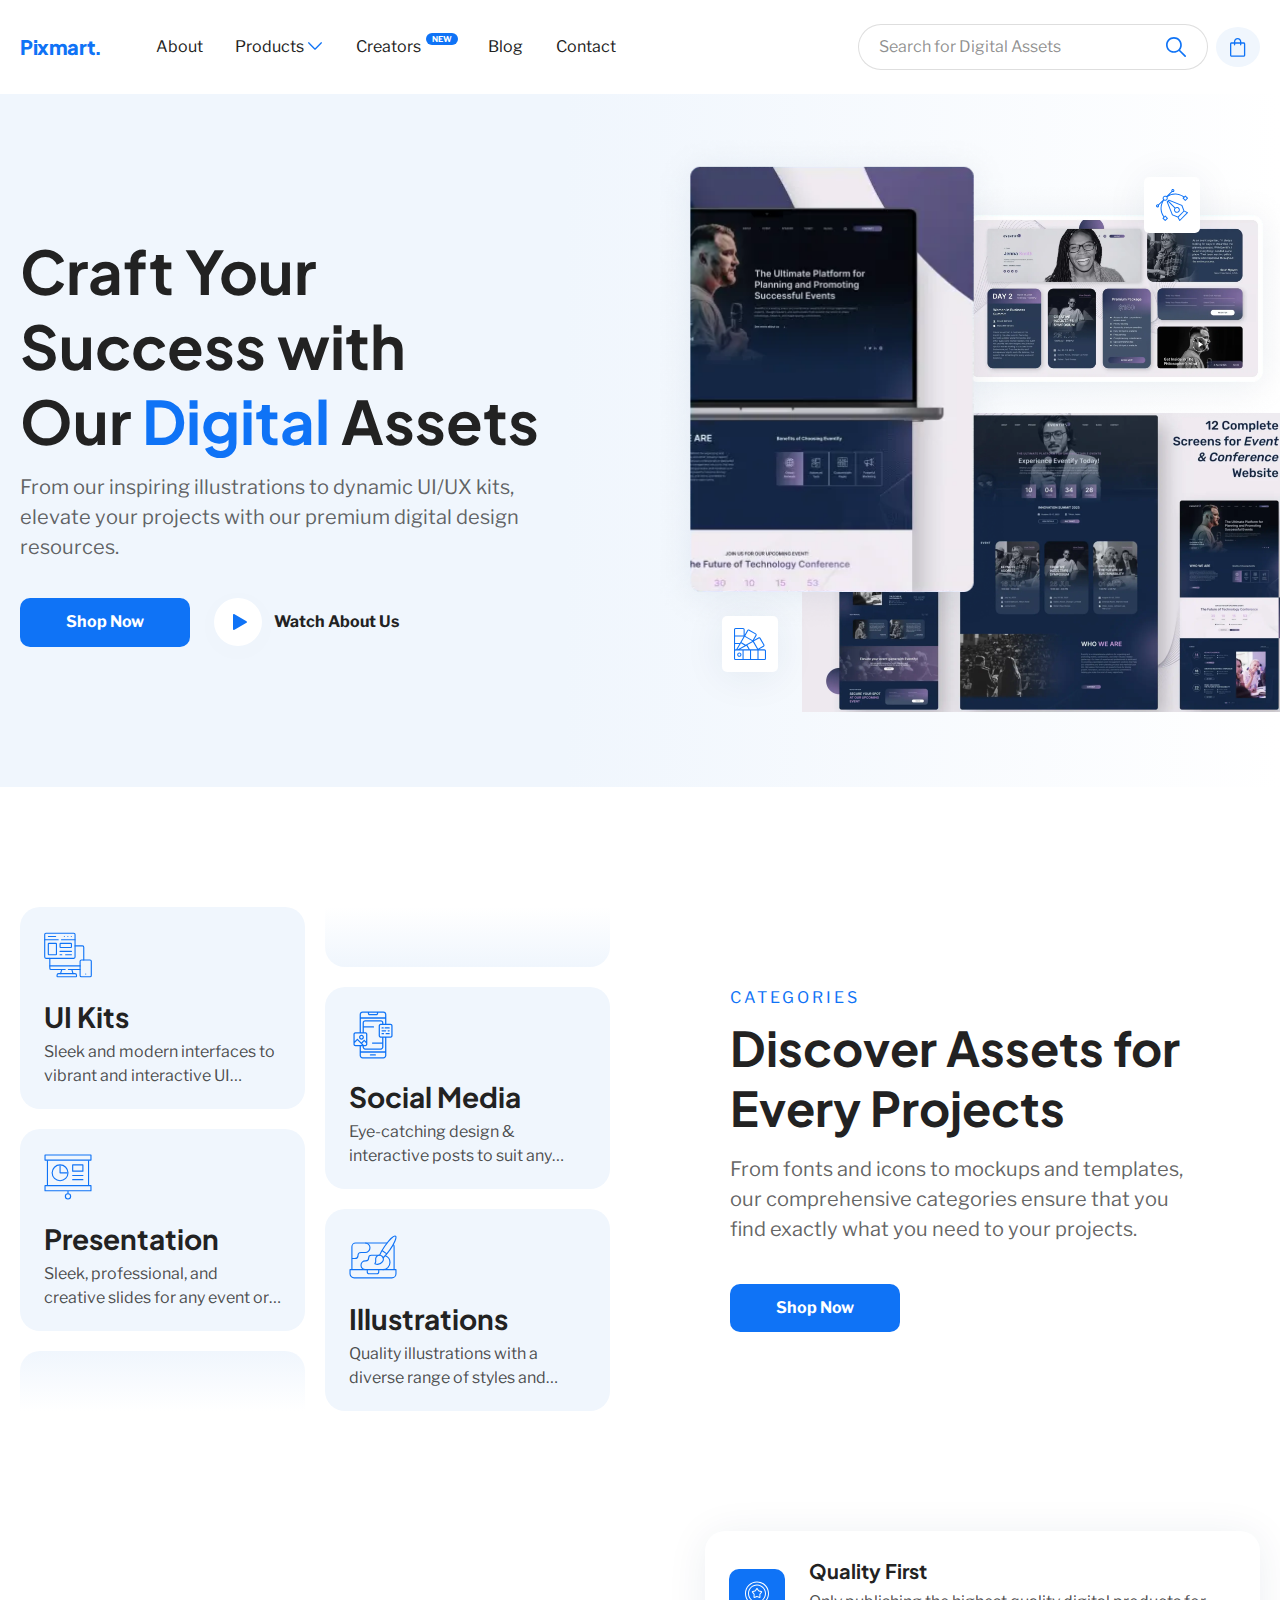
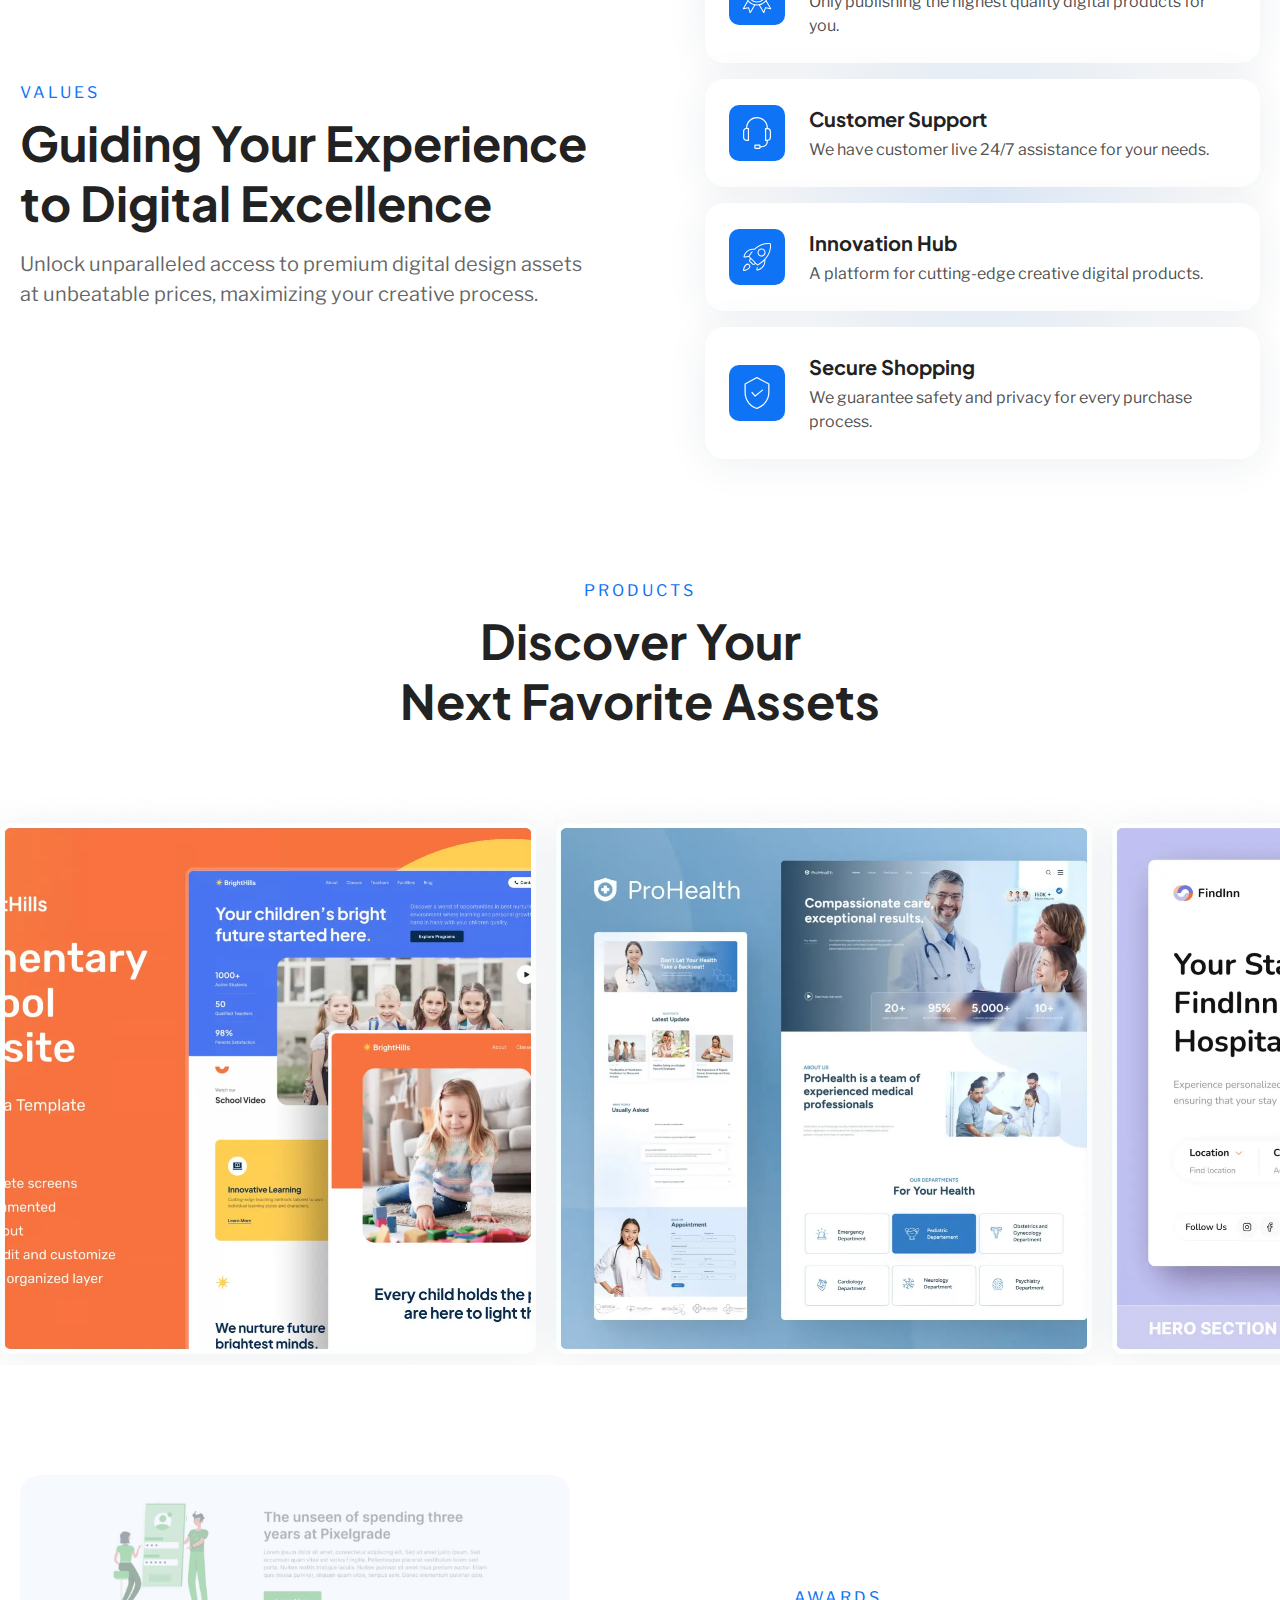
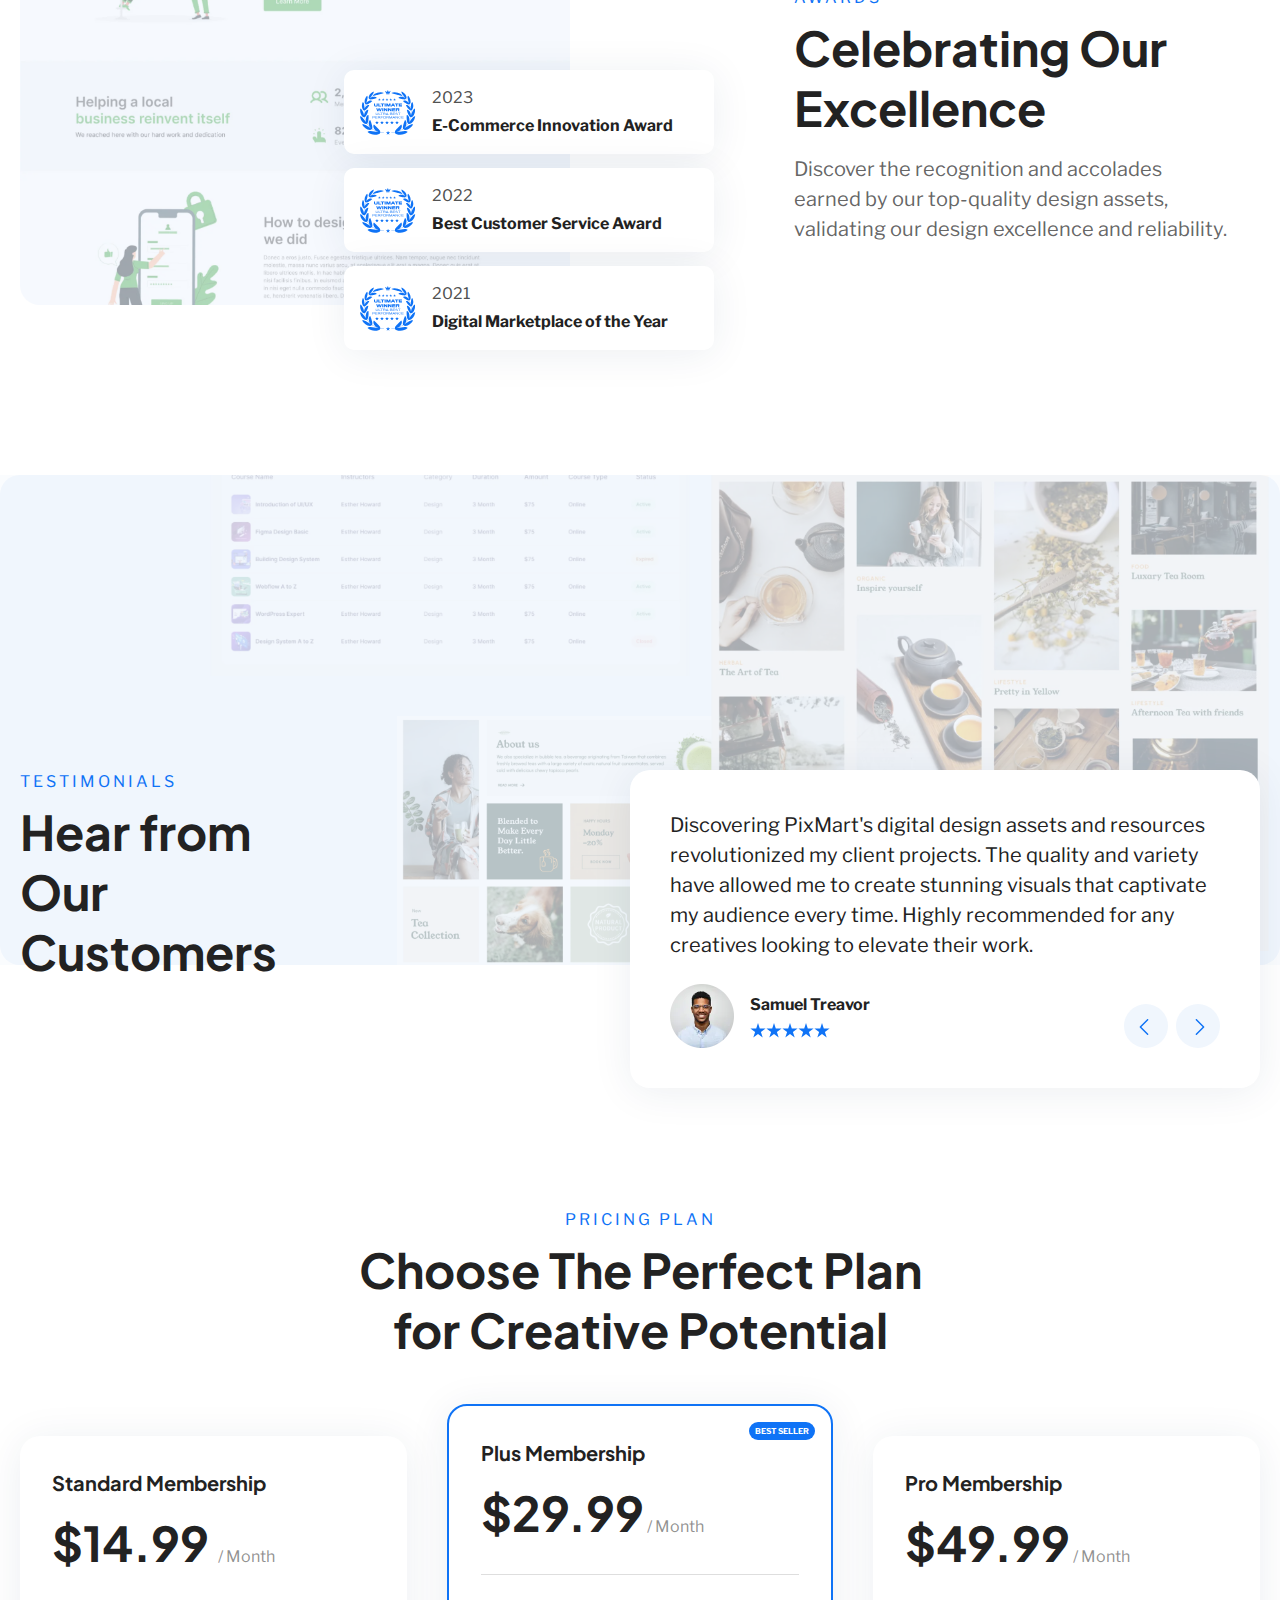
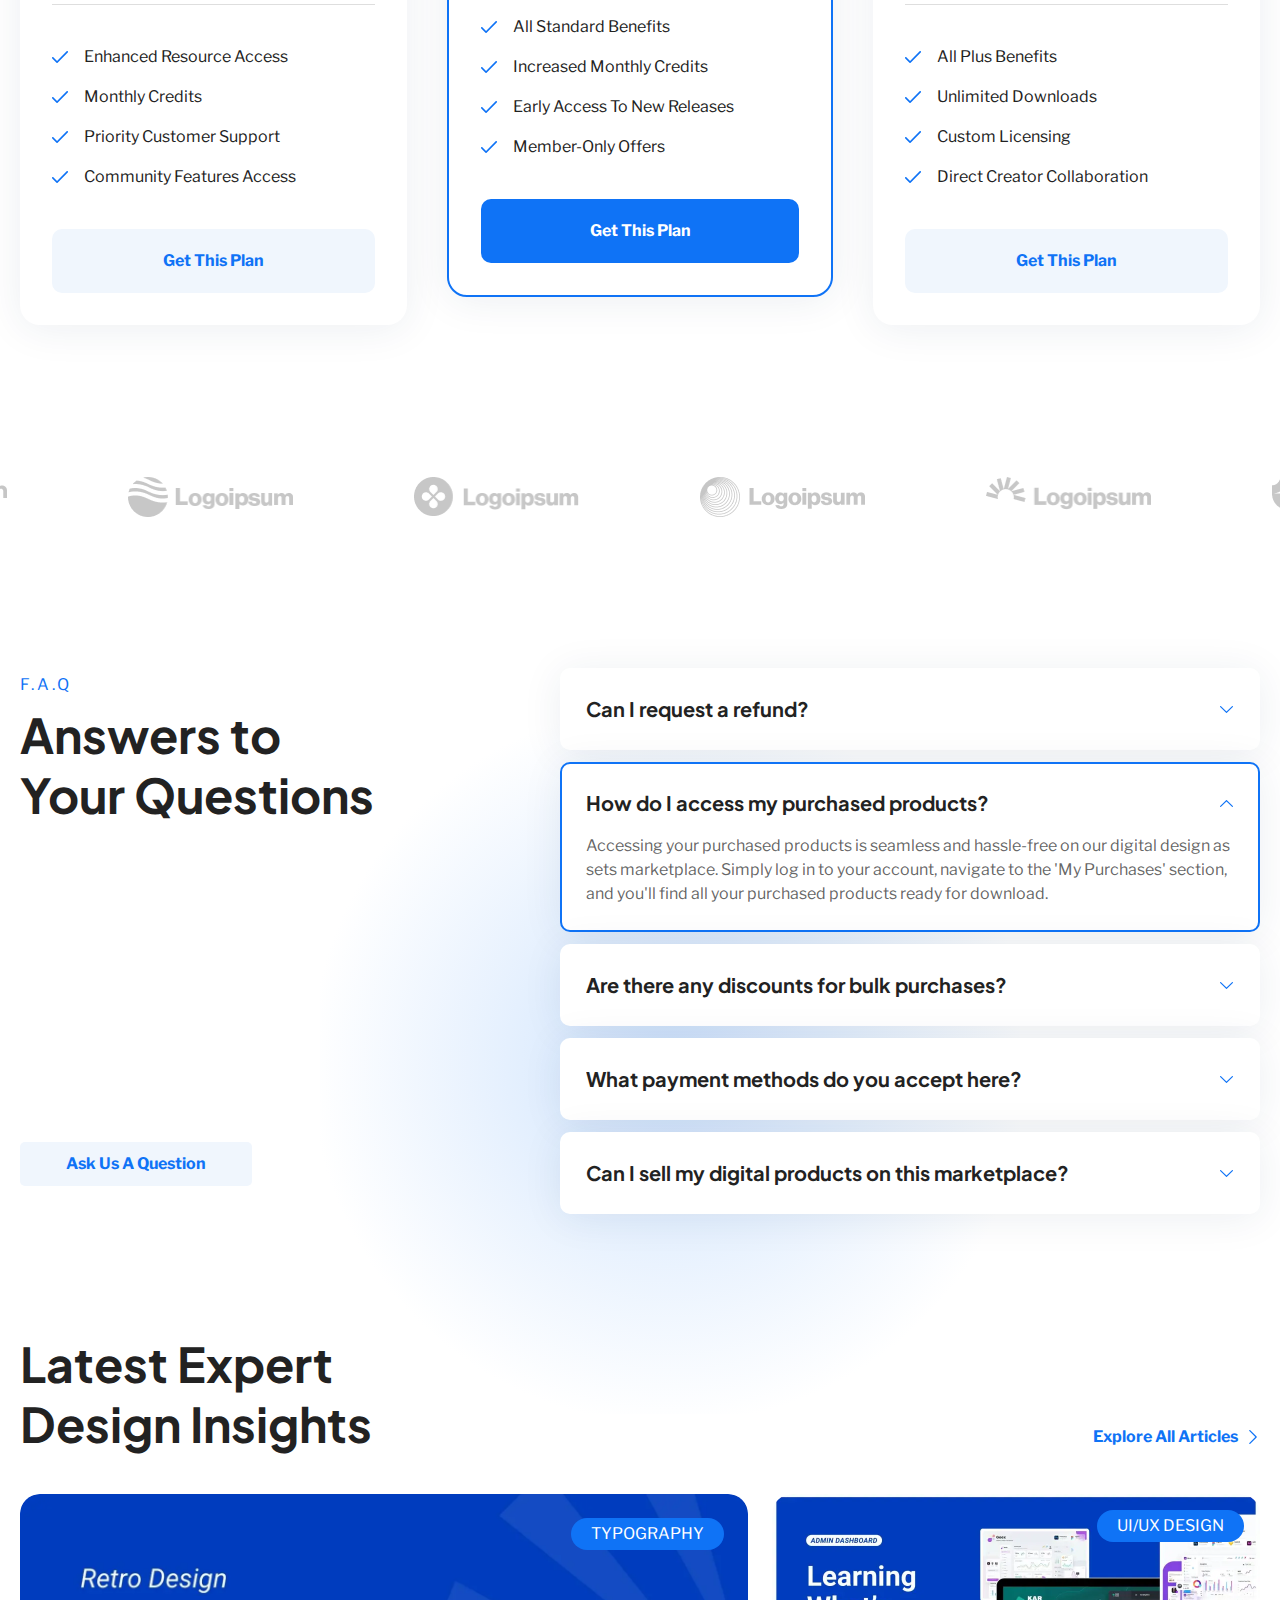
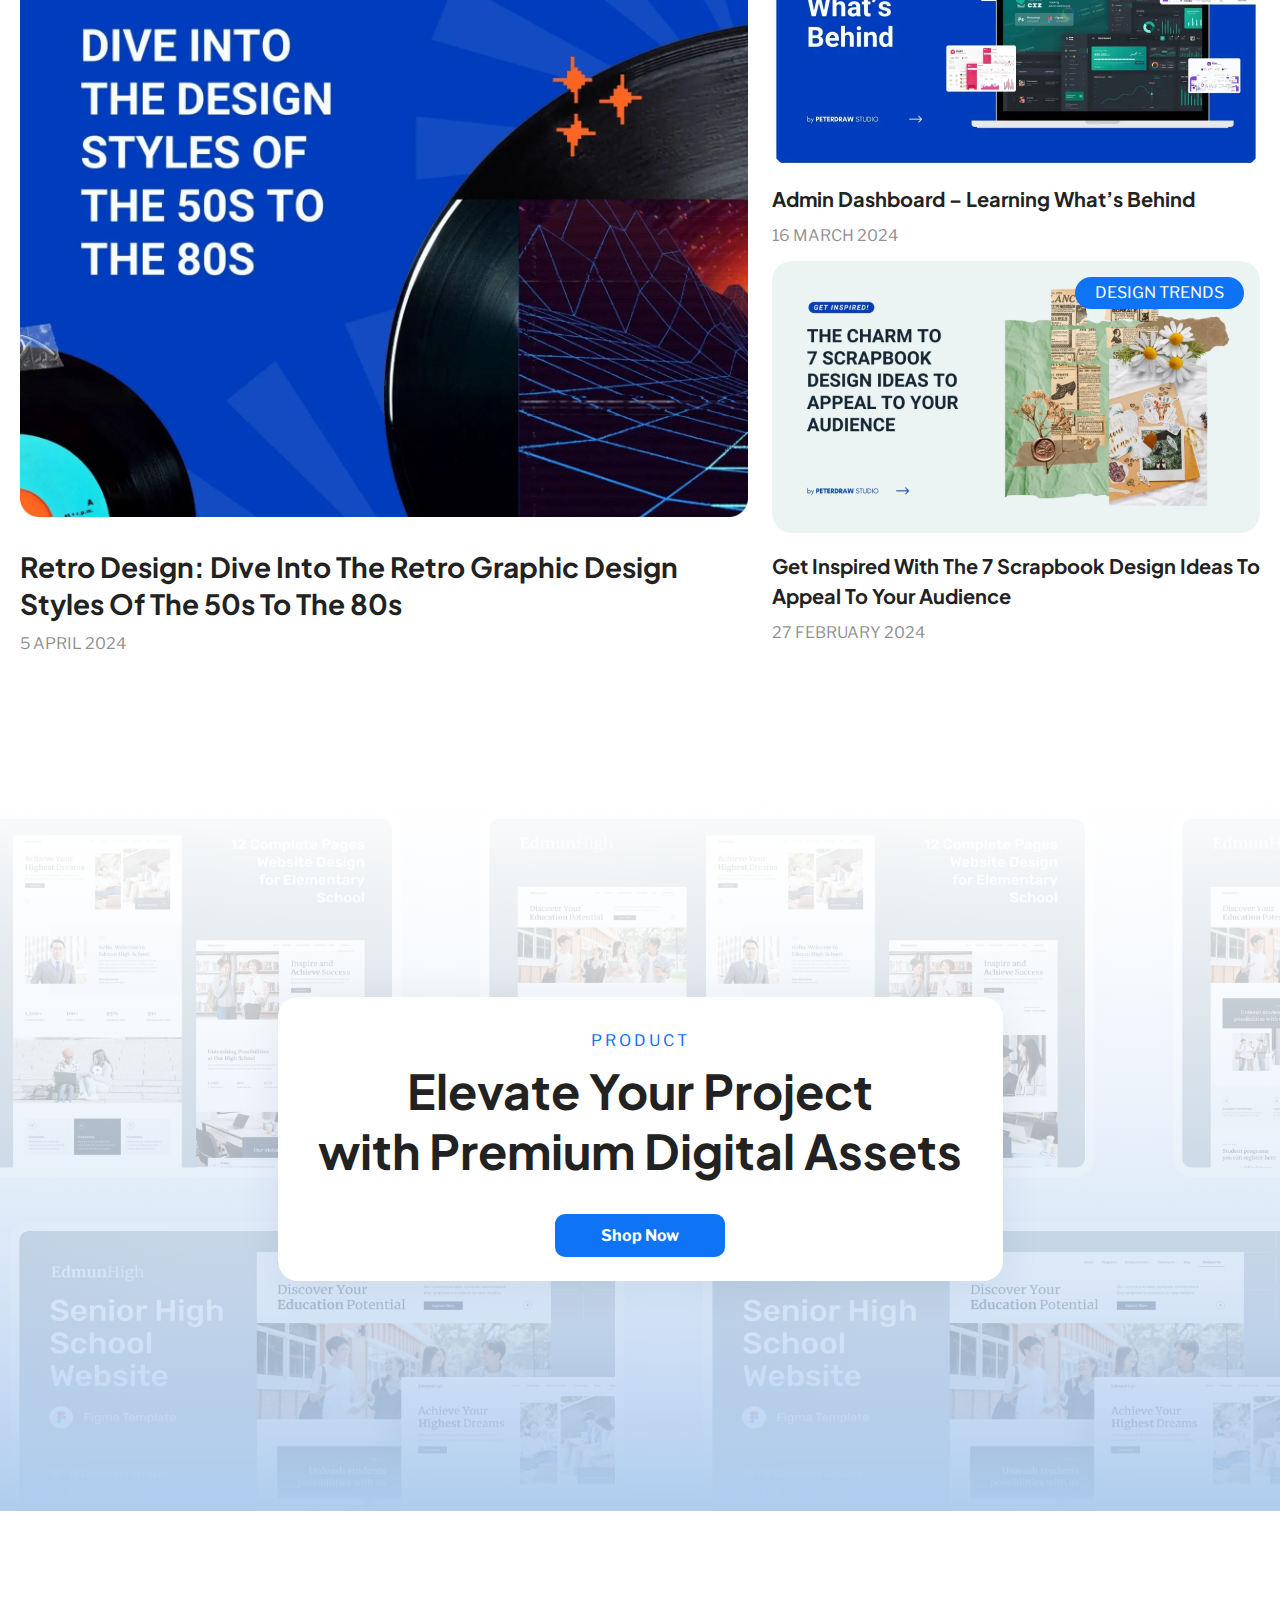
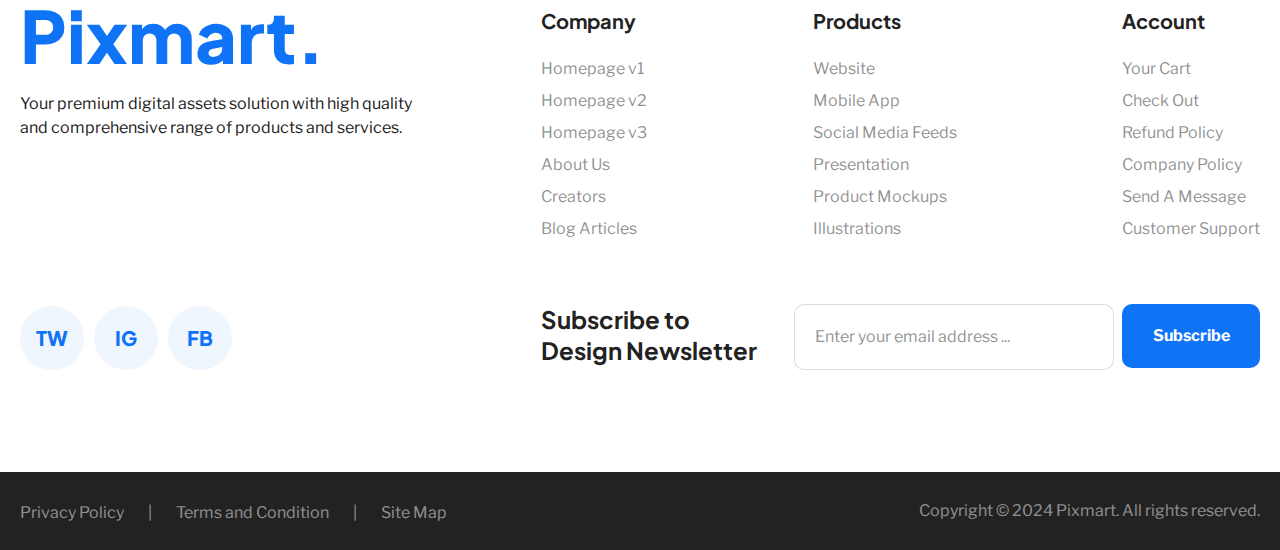
==== index.html @ 1d6982b0 "Fixed according Pixel Perfect" ====
<!DOCTYPE html>
<html lang="en">
  <head>
    <meta charset="UTF-8" />
    <meta name="viewport" content="width=device-width, initial-scale=1.0" />
    <meta
      name="description"
      content="Discover premium digital design resources at PixMart, from illustrations to UI/UX kits, to elevate your creative projects."
    />
    <link
      rel="icon"
      type="image/png"
      sizes="192x192"
      href="./favicon_io/android-chrome-192x192.png"
    />
    <link
      rel="apple-touch-icon"
      sizes="180x180"
      href="./favicon_io/apple-touch-icon.png"
    />
    <link
      rel="icon"
      type="image/png"
      sizes="32x32"
      href="./favicon_io/favicon-32x32.png"
    />
    <link
      rel="icon"
      type="image/png"
      sizes="16x16"
      href="./favicon_io/favicon-16x16.png"
    />
    <link rel="manifest" href="./favicon_io/site.webmanifest" />

    <link rel="preconnect" href="https://fonts.googleapis.com" />
    <link rel="preconnect" href="https://fonts.gstatic.com" crossorigin />
    <link
      href="https://fonts.googleapis.com/css2?family=Libre+Franklin:ital,wght@0,100..900;1,100..900&family=Plus+Jakarta+Sans:ital,wght@0,200..800;1,200..800&display=swap"
      rel="stylesheet"
    />

    <link
      rel="stylesheet"
      type="text/css"
      href="http://necolas.github.io/normalize.css"
    />
    <!-- <link rel="stylesheet" href="./css/style-minified.css" /> -->
    <link rel="stylesheet" href="./css/style.css" />
    <title>PixMart - Premium Digital Design Resources & E-Commerce</title>
  </head>
  <!-- Homepage v2 -->
  <body>
    <!-- Header -->
    <header class="header">
      <div class="container header-inner">
        <!-- Logo -->
        <a class="logo-header"> Pixmart. </a>
        <div class="navigation">
          <!-- Navigation menu -->
          <nav class="navigation-header">
            <ul class="nav-menu franklin-normal-16">
              <li class="nav-menu-item">
                <a href="#" class="nav-menu-link">
                  <span class="nav-menu-name" data-text="About">about</span>
                </a>
              </li>
              <!-- Dropdown menu of products -->
              <li class="dropdown-item nav-menu-item">
                <a class="nav-menu-link dropdown">
                  <span class="nav-menu-name" data-text="Products"
                    >Products</span
                  >
                  <svg class="icon arrow-header" width="14" height="8">
                    <use xlink:href="./img/sprite.svg#icon-arrow-down"></use>
                  </svg>
                </a>
                <div class="main-dropdown">
                  <ul class="dropdown-content">
                    <li class="dropdown-content-item">
                      <a href="./category.html" class="dropdown-content-link">
                        Website
                      </a>
                    </li>
                    <li class="dropdown-content-item">
                      <a href="./category.html" class="dropdown-content-link"
                        >Mobile App</a
                      >
                    </li>
                    <li class="dropdown-content-item">
                      <a href="./category.html" class="dropdown-content-link">
                        Social media feeds
                      </a>
                    </li>
                    <li class="dropdown-content-item">
                      <a href="./category.html" class="dropdown-content-link"
                        >Presentation</a
                      >
                    </li>
                    <li class="dropdown-content-item">
                      <a href="./category.html" class="dropdown-content-link"
                        >Product Mockups</a
                      >
                    </li>
                    <li class="dropdown-content-item">
                      <a href="./category.html" class="dropdown-content-link"
                        >Illustrations</a
                      >
                    </li>
                  </ul>
                </div>
              </li>
              <li class="nav-menu-item">
                <a href="#" class="nav-menu-link">
                  <span class="nav-menu-name" data-text="Creators"
                    >Creators</span
                  >
                  <sup class="label-header">NEW</sup>
                </a>
              </li>
              <li class="nav-menu-item">
                <a href="#" class="nav-menu-link">
                  <span class="nav-menu-name" data-text="Blog">Blog</span>
                </a>
              </li>
              <li class="nav-menu-item">
                <a href="./contact.html" class="nav-menu-link">
                  <span class="nav-menu-name" data-text="Contact">Contact</span>
                </a>
              </li>
            </ul>
          </nav>
          <!-- Search / Cart block -->
          <div class="search-bar">
            <form
              action="/search"
              method="get"
              role="search"
              class="search-form"
            >
              <label for="site-search" class="visually-hidden">
                Search the site:
              </label>

              <input
                type="search"
                name="search"
                id="site-search"
                required
                pattern="[^'\x22]+"
                title="Invalid input"
                aria-label="Search through site content"
                placeholder="Search for Digital Assets"
                class="search-input franklin-bold-16"
              />
              <button type="submit" class="btn-search">
                <svg class="icon icon-search" width="20" height="20">
                  <use xlink:href="./img/sprite.svg#icon-search"></use>
                </svg>
              </button>
            </form>
            <!-- cart button -->
            <a href="#" class="btn-cart" title="View Your Shopping Cart">
              <svg class="icon cart-icon-header" width="24" height="24">
                <use xlink:href="./img/sprite.svg#icon-bag"></use>
              </svg>
            </a>
          </div>
        </div>
      </div>
    </header>

    <!-- Main -->
    <main class="main">
      <!-- Hero section -->
      <section class="hero">
        <div class="container hero-section">
          <div class="hero-content">
            <h1 class="section-header">
              <span class="header-line">Craft Your</span>
              <span class="header-line">Success with </span>
              Our
              <span class="accent-header"> Digital</span> Assets
            </h1>
            <p class="hero-text">
              from our inspiring illustrations to dynamic UI/UX kits, elevate
              your projects with our premium digital design resources.
            </p>
            <div class="btns-header">
              <a
                href="./category.html"
                class="btn-shop franklin-bold-16"
                title="View Our Products"
              >
                Shop Now
              </a>
              <a href="#" class="btn-explore franklin-bold-16">
                <div class="icon-play">
                  <svg class="icon icon-play-img" width="16" height="16">
                    <use xlink:href="./img/sprite.svg#icon-play"></use>
                  </svg>
                </div>
                <span class="btn-explore-text">Watch About Us </span>
              </a>
            </div>
          </div>

          <figure class="hero-images">
            <img
              src="./img/img-hero/hero-photo1.webp"
              alt="UI/UX kits - Smiling woman"
              width="290"
              height="164"
              class="hero-img-woman"
            />
            <img
              src="./img/img-hero/hero-photo3.webp"
              alt="UI/UX kits - Website Template"
              width="514"
              height="300"
              class="hero-img-website"
            />
            <img
              src="./img/img-hero/hero-photo2.webp"
              alt="UI/UX kits - Event Speaker on Laptop Screen"
              width="280"
              height="522"
              class="hero-img-laptop"
            />
          </figure>
        </div>
      </section>

      <!-- Categories section -->
      <section class="categories container">
        <!-- Category description block -->
        <div class="categories-content">
          <h2 class="section-name franklin-normal-16">CATEGORIES</h2>
          <h3 class="section-title">Discover Assets for Every Projects</h3>
          <p class="section-description">
            From fonts and icons to mockups and templates, our comprehensive
            categories ensure that you find exactly what you need to your
            projects.
          </p>
          <a
            href="./category.html"
            class="btn-shop section-button franklin-bold-16"
            title="View Our Products"
          >
            Shop Now
          </a>
        </div>

        <!-- Category cards -->
        <div class="category-card-list">
          <article class="category-card card-uikits">
            <svg class="icon icon-cat-uikits" width="48" height="48">
              <use xlink:href="../img/sprite.svg#icon-cat-uikits"></use>
            </svg>
            <h4 class="category-card-title">UI Kits</h4>
            <p class="category-card-text franklin-normal-16">
              Sleek and modern interfaces to vibrant and interactive UI designs.
            </p>
          </article>

          <article class="category-card card-presentation">
            <svg class="icon icon-cat-presentation" width="48" height="48">
              <use xlink:href="../img/sprite.svg#icon-cat-presentation"></use>
            </svg>
            <h4 class="category-card-title">Presentation</h4>
            <p class="category-card-text franklin-normal-16">
              Sleek, professional, and creative slides for any event or
              occasion.
            </p>
          </article>

          <article class="category-card card-bottom">
            <svg class="icon icon-cat-presentation" width="48" height="48">
              <use xlink:href="../img/sprite.svg#icon-cat-presentation"></use>
            </svg>
            <h4 class="category-card-title">Presentation</h4>
            <p class="category-card-text franklin-normal-16">
              Sleek, professional, and creative slides for any event or
              occasion.
            </p>
          </article>

          <article class="category-card card-top">
            <svg class="icon icon-cat-presentation" width="48" height="48">
              <use xlink:href="../img/sprite.svg#icon-cat-presentation"></use>
            </svg>
            <h4 class="category-card-title">Presentation</h4>
            <p class="category-card-text franklin-normal-16">
              Sleek, professional, and creative slides for any event or
              occasion.
            </p>
          </article>

          <article class="category-card card-media">
            <svg class="icon icon-cat-media" width="48" height="48">
              <use xlink:href="../img/sprite.svg#icon-cat-media"></use>
            </svg>
            <h4 class="category-card-title">Social Media</h4>
            <p class="category-card-text franklin-normal-16">
              Eye-catching design & interactive posts to suit any campaigns.
            </p>
          </article>

          <article class="category-card card-illustration">
            <svg class="icon icon-cat-illustration" width="48" height="48">
              <use xlink:href="../img/sprite.svg#icon-cat-illustration"></use>
            </svg>
            <h4 class="category-card-title">Illustrations</h4>
            <p class="category-card-text franklin-normal-16">
              Quality illustrations with a diverse range of styles and themes.
            </p>
          </article>
        </div>
      </section>

      <!-- Company's values section -->
      <section class="values container">
        <div class="values-section">
          <h2 class="section-name franklin-normal-16">values</h2>
          <h3 class="section-title">
            Guiding Your Experience to Digital Excellence
          </h3>
          <p class="section-description">
            unlock unparalleled access to premium digital design assets at
            unbeatable prices, maximizing your creative process.
          </p>
        </div>

        <ul class="values-card-list">
          <li>
            <article class="values-card">
              <div class="values-card-icon">
                <svg class="icon icon-medal" width="32" height="32">
                  <use xlink:href="../img/sprite.svg#icon-medal"></use>
                </svg>
              </div>
              <div class="values-card-content">
                <h4 class="jakarta-bold-20 card-title-overflow">
                  Quality First
                </h4>
                <p class="franklin-normal-16">
                  Only publishing the highest quality digital products for you.
                </p>
              </div>
            </article>
          </li>

          <li>
            <article class="values-card">
              <div class="values-card-icon">
                <svg class="icon icon-headset" width="32" height="32">
                  <use xlink:href="../img/sprite.svg#icon-headset"></use>
                </svg>
              </div>
              <div class="values-card-content">
                <h4 class="jakarta-bold-20 card-title-overflow">
                  Customer Support
                </h4>
                <p class="franklin-normal-16">
                  We have customer live 24/7 assistance for your needs.
                </p>
              </div>
            </article>
          </li>

          <li>
            <article class="values-card">
              <div class="values-card-icon">
                <svg class="icon icon-rocket" width="32" height="32">
                  <use xlink:href="../img/sprite.svg#icon-rocket"></use>
                </svg>
              </div>
              <div class="values-card-content">
                <h4 class="jakarta-bold-20 card-title-overflow">
                  Innovation Hub
                </h4>
                <p class="franklin-normal-16">
                  A platform for cutting-edge creative digital products.
                </p>
              </div>
            </article>
          </li>

          <li>
            <article class="values-card">
              <div class="values-card-icon">
                <svg class="icon icon-shield" width="32" height="32">
                  <use xlink:href="../img/sprite.svg#icon-shield"></use>
                </svg>
              </div>
              <div class="values-card-content">
                <h4 class="jakarta-bold-20 card-title-overflow">
                  Secure Shopping
                </h4>
                <p class="franklin-normal-16">
                  We guarantee safety and privacy for every purchase process.
                </p>
              </div>
            </article>
          </li>
        </ul>
      </section>

      <!-- Products -->
      <section class="products">
        <h2 class="section-name franklin-normal-16">PRODUCTS</h2>
        <h3 class="section-title">
          <span class="header-line">Discover Your</span>
          <span class="header-line">Next Favorite Assets</span>
        </h3>
        <ul class="products-images">
          <li class="products-images-item">
            <img
              src="./img/img-products/img-products-hp/products-photo1.webp"
              alt="Product Assets"
              width="536"
              height="530"
              class="products-image"
            />
          </li>
          <li class="products-images-item">
            <img
              src="./img/img-products/img-products-hp/products-photo2.webp"
              alt="Product Assets"
              width="536"
              height="530"
              class="products-image"
            />
          </li>
          <li class="products-images-item">
            <img
              src="./img/img-products/img-products-hp/products-photo3.webp"
              alt="Product Assets"
              width="536"
              height="530"
              class="products-image"
            />
          </li>
          <li class="products-images-item">
            <img
              src="./img/img-products/img-products-hp/products-photo1.webp"
              alt="Product Assets"
              width="536"
              height="530"
              class="products-image"
            />
          </li>
          <li class="products-images-item">
            <img
              src="./img/img-products/img-products-hp/products-photo2.webp"
              alt="Product Assets"
              width="536"
              height="530"
              class="products-image"
            />
          </li>
          <li class="products-images-item">
            <img
              src="./img/img-products/img-products-hp/products-photo3.webp"
              alt="Product Assets"
              width="536"
              height="530"
              class="products-image"
            />
          </li>
        </ul>
      </section>

      <!-- Awards section -->
      <section class="awards container">
        <div class="awards-content">
          <h2 class="section-name franklin-normal-16">AWARDS</h2>
          <h3 class="section-title">Celebrating Our Excellence</h3>
          <p class="section-description">
            Discover the recognition and accolades earned by our top-quality
            design assets, validating our design excellence and reliability.
          </p>
        </div>

        <ul class="awards-card-list">
          <li class="awards-card franklin-normal-16">
            <img
              src="./img/icons/icon-reward.svg"
              alt="Illustration of E-Commerce Innovation Award badge."
              width="56"
              height="56"
            />
            <div class="awards-card-content">
              <time class="card-title-overflow">2023</time>
              <h4 class="card-title-overflow">E-Commerce Innovation Award</h4>
            </div>
          </li>
          <li class="awards-card franklin-normal-16">
            <img
              src="./img/icons/icon-reward.svg"
              alt="Illustration of Best Customer Service Award badge."
              width="56"
              height="56"
            />
            <div class="awards-card-content">
              <time class="card-title-overflow">2022</time>
              <h4 class="card-title-overflow">Best Customer Service Award</h4>
            </div>
          </li>
          <li class="awards-card franklin-normal-16">
            <img
              src="./img/icons/icon-reward.svg"
              alt="Illustration of Digital Marketplace of the Year badge."
              width="56"
              height="56"
            />
            <div class="awards-card-content">
              <time class="card-title-overflow">2021</time>
              <h4 class="card-title-overflow">
                Digital Marketplace of the Year
              </h4>
            </div>
          </li>
        </ul>
      </section>

      <!-- Testimonials section -->
      <section class="testimonials">
        <div class="container testimonials-bg"></div>
        <div class="testimonials-wrapper container">
          <div class="testimonials-content">
            <h2 class="section-name franklin-normal-16">TESTIMONIALS</h2>
            <h3 class="section-title">
              <span class="header-line">Hear from Our </span>
              <span class="header-line">Customers</span>
            </h3>
          </div>
          <article class="testimonials-card">
            <p class="testimonials-card-text">
              Discovering PixMart's digital design assets and resources
              revolutionized my client projects. The quality and variety have
              allowed me to create stunning visuals that captivate my audience
              every time. Highly recommended for any creatives looking to
              elevate their work.
            </p>
            <div class="testimonials-card-details">
              <div class="testimonials-card-name">
                <img
                  src="./img/img-blog-homepage/user-photo.webp"
                  alt="Samuel Treavor's profile photo"
                  width="64"
                  height="64"
                />
                <div class="testimonials-rating">
                  <h4 class="testimonials-card-title franklin-bold-16">
                    Samuel Treavor
                  </h4>
                </div>
              </div>
              <div class="testimonials-btn-group">
                <button type="button" class="btn-arrow">
                  <svg class="icon arrow-less" width="16" height="16">
                    <use xlink:href="./img/sprite.svg#icon-arrow-down"></use>
                  </svg>
                </button>
                <button type="button" class="btn-arrow">
                  <svg class="icon arrow-greater" width="16" height="16">
                    <use xlink:href="./img/sprite.svg#icon-arrow-down"></use>
                  </svg>
                </button>
              </div>
            </div>
          </article>
        </div>
      </section>

      <!-- Pricing section -->
      <section class="pricing container">
        <h2 class="section-name franklin-normal-16">PRICING PLAN</h2>
        <h3 class="section-title">
          Choose The Perfect Plan for Creative Potential
        </h3>

        <ul class="membership-plan-list">
          <li class="membership-plan-item">
            <!-- Price Plan -->
            <article class="membership-plan">
              <h4
                class="membership-plan-title jakarta-bold-20 card-title-overflow"
              >
                Standard Membership
              </h4>
              <p class="membership-plan-price franklin-normal-16">
                <span class="membership-plan-number">$14.99 </span> / Month
              </p>
              <ul class="plan-details-list franklin-normal-16">
                <li class="plan-details-item">Enhanced Resource Access</li>
                <li class="plan-details-item">Monthly Credits</li>
                <li class="plan-details-item">Priority Customer Support</li>
                <li class="plan-details-item">Community Features Access</li>
              </ul>
              <button type="button" class="btn-member franklin-bold-16">
                Get This Plan
              </button>
            </article>
          </li>

          <li class="membership-plan-item">
            <!-- Price Plan -->
            <article class="membership-plan bestseller">
              <span class="label-bestseller">BEST SELLER</span>
              <h4
                class="membership-plan-title jakarta-bold-20 card-title-overflow"
              >
                Plus Membership
              </h4>
              <p class="membership-plan-price franklin-normal-16">
                <span class="membership-plan-number">$29.99</span> / Month
              </p>
              <ul class="plan-details-list franklin-normal-16">
                <li class="plan-details-item">All Standard Benefits</li>
                <li class="plan-details-item">Increased Monthly Credits</li>
                <li class="plan-details-item">Early Access to New Releases</li>
                <li class="plan-details-item">Member-Only Offers</li>
              </ul>
              <button type="button" class="btn-member franklin-bold-16">
                Get This Plan
              </button>
            </article>
          </li>

          <li class="membership-plan-item">
            <!-- Price Plan -->
            <article class="membership-plan">
              <h4
                class="membership-plan-title jakarta-bold-20 card-title-overflow"
              >
                Pro Membership
              </h4>
              <p class="membership-plan-price franklin-normal-16">
                <span class="membership-plan-number">$49.99</span> / Month
              </p>
              <ul class="plan-details-list franklin-normal-16">
                <li class="plan-details-item">All Plus Benefits</li>
                <li class="plan-details-item">Unlimited Downloads</li>
                <li class="plan-details-item">Custom Licensing</li>
                <li class="plan-details-item">Direct Creator Collaboration</li>
              </ul>
              <button type="button" class="btn-member franklin-bold-16">
                Get This Plan
              </button>
            </article>
          </li>
        </ul>
      </section>

      <!-- Brands section -->
      <ul class="brands">
        <li class="brands-item">
          <img
            src="./img/logo/logo-partner1.png"
            alt="Brand logo"
            width="165"
            height="40"
            class="brands-item-img"
          />
        </li>
        <li class="brands-item">
          <img
            src="./img/logo/logo-partner2.png"
            alt="Brand logo"
            width="165"
            height="40"
            class="brands-item-img"
          />
        </li>
        <li class="brands-item">
          <img
            src="./img/logo/logo-partner3.png"
            alt="Brand logo"
            width="165"
            height="40"
            class="brands-item-img"
          />
        </li>
        <li class="brands-item">
          <img
            src="./img/logo/logo-partner4.png"
            alt="Brand logo"
            width="165"
            height="40"
            class="brands-item-img"
          />
        </li>
        <li class="brands-item">
          <img
            src="./img/logo/logo-partner5.png"
            alt="Brand logo"
            width="165"
            height="40"
            class="brands-item-img"
          />
        </li>
        <li class="brands-item">
          <img
            src="./img/logo/logo-partner6.png"
            alt="Brand logo"
            width="165"
            height="40"
            class="brands-item-img"
          />
        </li>
      </ul>

      <!-- FAQs section -->
      <section class="faqs container">
        <div class="faqs-wrapper">
          <div class="faqs-content">
            <h2 class="section-name franklin-normal-16">F.A.Q</h2>
            <h3 class="section-title">Answers to Your Questions</h3>
          </div>
          <button type="button" class="btn-faqs franklin-bold-16">
            Ask Us A Question
          </button>
        </div>

        <div class="faqs-list">
          <details class="faqs-details">
            <summary class="faqs-name">
              <h4 class="faqs-name-title jakarta-bold-20">
                Can I request a refund?
              </h4>
            </summary>
            <!-- answer text needed -->
            <p class="fasq-text franklin-normal-16">
              Lorem ipsum dolor, sit amet consectetur adipisicing elit. Error
              minus iusto eveniet aperiam deserunt. Illo aliquam et
              exercitationem nobis iusto repellendus modi a, unde tempora
              laboriosam numquam quibusdam ex sit!
            </p>
          </details>
          <details open class="faqs-details">
            <summary class="faqs-name">
              <h4 class="faqs-name-title jakarta-bold-20">
                How do I access my purchased products?
              </h4>
            </summary>
            <p class="fasq-text franklin-normal-16">
              Accessing your purchased products is seamless and hassle-free on
              our digital design assets marketplace. Simply log in to your
              account, navigate to the 'My Purchases' section, and you'll find
              all your purchased products ready for download.
            </p>
          </details>
          <details class="faqs-details">
            <summary class="faqs-name">
              <h4 class="faqs-name-title jakarta-bold-20">
                Are there any discounts for bulk purchases?
              </h4>
            </summary>
            <!-- answer text needed -->
            <p class="fasq-text franklin-normal-16">
              Lorem ipsum dolor sit, amet consectetur adipisicing elit. Magnam
              harum omnis quas magni eos vel. Dolorum quo nemo libero eos
              ratione praesentium tempore in delectus magni consectetur.
              Debitis, voluptatibus dolorum!
            </p>
          </details>
          <details class="faqs-details">
            <summary class="faqs-name">
              <h4 class="faqs-name-title jakarta-bold-20">
                What payment methods do you accept here?
              </h4>
            </summary>
            <!-- answer text needed -->
            <p class="fasq-text franklin-normal-16">
              Lorem ipsum dolor sit amet consectetur adipisicing elit. Doloribus
              omnis quia natus praesentium reiciendis cum qui tempore eius iusto
              sint nihil, beatae nesciunt inventore. Iure, doloribus unde!
              Voluptatibus, tempora impedit.
            </p>
          </details>
          <details class="faqs-details">
            <summary class="faqs-name">
              <h4 class="faqs-name-title jakarta-bold-20">
                Can I sell my digital products on this marketplace?
              </h4>
            </summary>
            <!-- answer text needed -->
            <p class="fasq-text franklin-normal-16">
              Lorem ipsum dolor sit, amet consectetur adipisicing elit. Nihil
              nulla voluptatum consequuntur. Autem at omnis velit nihil
              asperiores illo culpa nulla odit, nobis eveniet? Blanditiis natus
              temporibus sit totam dolores.
            </p>
          </details>
        </div>
      </section>

      <!-- Blog secion -->
      <section class="blog container">
        <div class="blog-header">
          <h2 class="section-title">Latest Expert Design Insights</h2>
          <a href="#" class="blog-link franklin-bold-16">
            Explore All Articles
            <svg class="icon icon-blog-link" width="14" height="14">
              <use xlink:href="../img/sprite.svg#icon-arrow-down"></use>
            </svg>
          </a>
        </div>

        <!-- Blog articles -->
        <!-- Add list of articles - grid layout -->
        <ul class="blog-list">
          <li class="blog-card-main">
            <a href="#" class="blog-card-link">
              <article class="blog-card">
                <span class="label-asset label-asset-large franklin-normal-16">
                  TYPOGRAPHY
                </span>
                <div class="blog-card-img">
                  <img
                    src="./img/img-blog-homepage/blog-photo1.webp"
                    alt="Blog image"
                    width="764"
                    height="654"
                    class="blog-img"
                  />
                </div>
                <h3 class="blog-card-header">
                  Retro Design: Dive Into the Retro Graphic Design Styles of the
                  50s to the 80s
                </h3>
                <time
                  datetime="2024-04-05"
                  class="blog-card-date franklin-normal-16"
                  >5 APRIL 2024</time
                >
              </article>
            </a>
          </li>

          <li class="blog-card-top">
            <a href="#" class="blog-card-link">
              <article class="blog-card">
                <span class="label-asset label-asset-small franklin-normal-16"
                  >UI/UX DESIGN</span
                >
                <div class="blog-card-img">
                  <img
                    src="./img/img-blog-homepage/blog-photo2.webp"
                    alt="Blog image"
                    width="488"
                    height="272"
                    class="blog-img"
                  />
                </div>
                <h3 class="blog-card-header jakarta-bold-20">
                  Admin Dashboard – Learning What’s Behind
                </h3>
                <time
                  datetime="2024-03-16"
                  class="blog-card-date franklin-normal-16"
                  >16 MARCH 2024</time
                >
              </article>
            </a>
          </li>

          <li class="blog-card-bottom">
            <a href="#" class="blog-card-link">
              <article class="blog-card">
                <span class="label-asset label-asset-small franklin-normal-16"
                  >DESIGN TRENDS</span
                >
                <div class="blog-card-img">
                  <img
                    src="./img/img-blog-homepage/blog-photo3.webp"
                    alt="Blog image"
                    width="488"
                    height="272"
                    class="blog-img"
                  />
                </div>
                <h3 class="blog-card-header jakarta-bold-20">
                  Get Inspired with the 7 Scrapbook Design Ideas to Appeal to
                  Your Audience
                </h3>
                <time
                  datetime="2024-02-27"
                  class="blog-card-date franklin-normal-16"
                >
                  27 FEBRUARY 2024
                </time>
              </article>
            </a>
          </li>
        </ul>
      </section>

      <!-- CTA call to action section -->
      <section class="cta">
        <div class="cta-content-box">
          <h2 class="section-name franklin-normal-16">PRODUCT</h2>
          <h3 class="section-title">
            <span class="header-line">Elevate Your Project</span> with Premium
            Digital Assets
          </h3>
          <a
            href="./category.html"
            class="btn-shop franklin-bold-16"
            title="View Our Products"
          >
            Shop Now
          </a>
        </div>
      </section>
    </main>

    <!-- Footer -->
    <footer class="footer">
      <div class="footer-section container">
        <div class="footer-left">
          <div class="footer-logobox">
            <a class="logo-footer">Pixmart.</a>
            <p class="franklin-normal-16">
              Your premium digital assets solution with high quality and
              comprehensive range of products and services.
            </p>
          </div>
          <!-- Social media icons -->
          <ul class="footer-mediabtns">
            <li>
              <a
                href="https://x.com"
                target="_blank"
                class="footer-media"
                title="Follow Us on Twitter"
              >
                TW
              </a>
            </li>
            <li>
              <a
                href="https://www.instagram.com"
                target="_blank"
                class="footer-media"
                title="Follow Us on Instagram"
              >
                IG
              </a>
            </li>
            <li>
              <a
                href="https://www.facebook.com"
                target="_blank"
                class="footer-media"
                title="Follow Us on Facebook"
              >
                FB
              </a>
            </li>
          </ul>
        </div>

        <div class="footer-right">
          <div class="sitemap-section">
            <!-- Sitemap section -->
            <section class="footer-navigation">
              <h2 class="jakarta-bold-20 card-title-overflow">Company</h2>
              <ul class="footer-nav-list">
                <li class="footer-nav-item">
                  <a
                    href="./index.html"
                    class="footer-nav-link franklin-normal-16"
                    >Homepage v1
                  </a>
                </li>
                <li class="footer-nav-item">
                  <a
                    href="./index.html"
                    class="footer-nav-link franklin-normal-16"
                    >Homepage v2
                  </a>
                </li>
                <li class="footer-nav-item">
                  <a
                    href="./index.html"
                    class="footer-nav-link franklin-normal-16"
                    >Homepage v3
                  </a>
                </li>
                <li class="footer-nav-item">
                  <a href="#" class="footer-nav-link franklin-normal-16"
                    >About Us
                  </a>
                </li>
                <li class="footer-nav-item">
                  <a href="#" class="footer-nav-link franklin-normal-16"
                    >Creators
                  </a>
                </li>
                <li class="footer-nav-item">
                  <a href="#" class="footer-nav-link franklin-normal-16"
                    >Blog Articles</a
                  >
                </li>
              </ul>
            </section>
            <!-- Sitemap section -->
            <section class="footer-navigation">
              <h2 class="jakarta-bold-20 card-title-overflow">Products</h2>
              <ul class="footer-nav-list">
                <li class="footer-nav-item">
                  <a
                    href="./category.html"
                    class="footer-nav-link franklin-normal-16"
                    >Website</a
                  >
                </li>
                <li class="footer-nav-item">
                  <a
                    href="./category.html"
                    class="footer-nav-link franklin-normal-16"
                    >Mobile App</a
                  >
                </li>
                <li class="footer-nav-item">
                  <a
                    href="./category.html"
                    class="footer-nav-link franklin-normal-16"
                    >Social Media Feeds</a
                  >
                </li>
                <li class="footer-nav-item">
                  <a
                    href="./category.html"
                    class="footer-nav-link franklin-normal-16"
                    >Presentation</a
                  >
                </li>
                <li class="footer-nav-item">
                  <a
                    href="./category.html"
                    class="footer-nav-link franklin-normal-16"
                    >Product Mockups</a
                  >
                </li>
                <li class="footer-nav-item">
                  <a
                    href="./category.html"
                    class="footer-nav-link franklin-normal-16"
                    >Illustrations</a
                  >
                </li>
              </ul>
            </section>
            <!-- Sitemap section -->
            <section class="footer-navigation">
              <h2 class="jakarta-bold-20 card-title-overflow">Account</h2>
              <ul class="footer-nav-list">
                <li class="footer-nav-item">
                  <a href="#" class="footer-nav-link franklin-normal-16"
                    >Your Cart</a
                  >
                </li>
                <li class="footer-nav-item">
                  <a href="#" class="footer-nav-link franklin-normal-16"
                    >Check Out</a
                  >
                </li>
                <li class="footer-nav-item">
                  <a href="#" class="footer-nav-link franklin-normal-16"
                    >Refund Policy</a
                  >
                </li>
                <li class="footer-nav-item">
                  <a href="#" class="footer-nav-link franklin-normal-16"
                    >Company Policy</a
                  >
                </li>
                <!-- anchor link -->
                <li class="footer-nav-item">
                  <a
                    href="./contact.html#send-message"
                    class="footer-nav-link franklin-normal-16"
                    >Send A Message</a
                  >
                </li>
                <!-- mail link -->
                <li class="footer-nav-item">
                  <a
                    href="mailto:support@pixmart.com"
                    class="footer-nav-link franklin-normal-16"
                  >
                    Customer Support
                  </a>
                </li>
              </ul>
            </section>
          </div>
          <!-- Subscribe to Design Newsletter -->
          <form action="/" method="post" class="newsletter-form">
            <label for="email" class="newsletter-label">
              Subscribe to Design Newsletter
            </label>
            <input
              type="email"
              name="email"
              id="email"
              placeholder="Enter your email address ..."
              autocomplete="email"
              required
              pattern="[a-z0-9._%+\-]+@[a-z0-9.\-]+\.[a-z]{2,}$"
              class="newsletter-input field-validation franklin-bold-16"
            />
            <button
              type="submit"
              class="btn-newsletter franklin-bold-16"
              title="Subscribe to Design Newsletter"
            >
              Subscribe
            </button>
          </form>
        </div>
      </div>

      <!-- Copyright and terms -->
      <div class="copyright-section">
        <div class="container copyright-content">
          <ul class="copyright-list">
            <li class="copyright-item">
              <a href="#" class="copyright-link franklin-normal-16">
                Privacy Policy
              </a>
            </li>
            <li class="copyright-item copyright-line franklin-normal-16">|</li>
            <li class="copyright-item">
              <a href="#" class="copyright-link franklin-normal-16">
                Terms and Condition
              </a>
            </li>
            <li class="copyright-item copyright-line franklin-normal-16">|</li>
            <li class="copyright-item">
              <a href="#" class="copyright-link franklin-normal-16">
                Site Map
              </a>
            </li>
          </ul>
          <p class="copyright-text franklin-normal-16">
            Copyright © 2024 Pixmart. All rights reserved.
          </p>
        </div>
      </div>
    </footer>
  </body>
</html>
---- css/style-minified.css ----
:root{--font-header:"Plus Jakarta Sans", Arial, Helvetica, sans-serif;--font-paragraph:"Libre Franklin", Arial, Helvetica, sans-serif;--font-normal:400;--font-bold:700;--primary-font-size:16px;--secondary-font-size:20px;--primary-line-height:1.5;--primary-color:#222222;--secondary-color:#ffffff;--accent-color:#0f73f6;--state-change-color:#1166d4;--bg-color:#f0f6fd;--opacity-80:#222222cc;--opacity-70:#222222b3;--opacity-50:#22222280;--opacity-15:#22222226;--system-error-color:#ea4335;--system-confirmed-color:#21e786;--border-radius-s:10px;--border-radius-m:20px;--box-shadow-s:0 4px 40px 0 #1d395f05;--box-shadow-m:0 4px 40px 0 #1d395f14;--trasition-effect:0.3s ease-in-out}*{padding:0;margin:0}html{-webkit-box-sizing:border-box;-moz-box-sizing:border-box;box-sizing:border-box}*,*:before,*:after{-webkit-box-sizing:inherit;-moz-box-sizing:inherit;box-sizing:inherit}body{min-width:1280px;min-height:100vh;background-color:var(--secondary-color);font-family:var(--font-paragraph);font-weight:var(--font-normal);font-style:normal;font-size:var(--secondary-font-size);line-height:var(--primary-line-height);color:var(--primary-color)}button{cursor:pointer}img{max-width:100%;height:auto}ul{list-style:none}a{text-decoration:none}.container{max-width:1320px;width:100%;margin-inline:auto;padding-inline:20px}.visually-hidden{clip:rect(0 0 0 0);-webkit-clip-path:inset(50%);clip-path:inset(50%);height:1px;overflow:hidden;position:absolute;white-space:nowrap;width:1px}.franklin-normal-16{font-family:var(--font-paragraph);font-weight:var(--font-normal);font-size:var(--primary-font-size);line-height:var(--primary-line-height)}.franklin-bold-16{font-family:var(--font-paragraph);font-weight:var(--font-bold);font-size:var(--primary-font-size);line-height:var(--primary-line-height)}.jakarta-bold-20{font-family:var(--font-header);font-weight:var(--font-bold);font-size:var(--secondary-font-size);line-height:var(--primary-line-height)}.header{padding-block:24px;background-color:var(--secondary-color);position:sticky;top:0;left:0;z-index:2}.header-block{display:-webkit-box;display:-ms-flexbox;display:flex;-webkit-box-pack:center;-ms-flex-pack:center;justify-content:center;-webkit-box-align:center;-ms-flex-align:center;align-items:center;-webkit-column-gap:56px;-moz-column-gap:56px;column-gap:56px}.logo-header{display:block;font-family:var(--font-header);font-weight:800;font-size:var(--secondary-font-size);line-height:1.4;color:var(--accent-color);letter-spacing:-.4px;cursor:pointer;-webkit-transition:color var(--trasition-effect);-o-transition:color var(--trasition-effect);transition:color var(--trasition-effect)}.logo-header::first-letter{text-transform:capitalize}.logo-header:hover,.logo-header:active,.logo-header:focus{color:var(--state-change-color)}.navigation-block{width:100%;display:-webkit-box;display:-ms-flexbox;display:flex;-ms-flex-wrap:wrap;flex-wrap:wrap;gap:10px;-webkit-box-pack:justify;-ms-flex-pack:justify;justify-content:space-between;-webkit-box-align:center;-ms-flex-align:center;align-items:center}.nav-menu{display:-webkit-box;display:-ms-flexbox;display:flex;-ms-flex-wrap:wrap;flex-wrap:wrap;-webkit-column-gap:32px;-moz-column-gap:32px;column-gap:32px}.nav-menu-item{position:relative}.nav-menu-link{color:inherit;border-bottom:1px solid #fff0;white-space:nowrap;-webkit-transition:var(--trasition-effect);-o-transition:var(--trasition-effect);transition:var(--trasition-effect)}.nav-menu-link.active{font-weight:var(--font-bold);border-bottom:1px solid var(--primary-color)}.nav-menu-name{display:-webkit-inline-box;display:-ms-inline-flexbox;display:inline-flex;-webkit-box-orient:vertical;-webkit-box-direction:normal;-ms-flex-direction:column;flex-direction:column;-webkit-box-align:center;-ms-flex-align:center;align-items:center;text-transform:capitalize}.nav-menu-name::after{content:attr(data-text);font-weight:var(--font-bold);height:0;visibility:hidden;overflow:hidden;-webkit-user-select:none;-moz-user-select:none;-ms-user-select:none;user-select:none;pointer-events:none}.nav-menu-link:hover,.nav-menu-link:active,.nav-menu-link:focus{font-weight:var(--font-bold);border-bottom:1px solid var(--primary-color)}.dropdown-item{position:relative}.dropdown{cursor:pointer}.arrow-header{fill:var(--accent-color);margin-bottom:2px;-webkit-transition:rotate var(--trasition-effect);-o-transition:rotate var(--trasition-effect);transition:rotate var(--trasition-effect)}.dropdown:hover .arrow-header,.dropdown:active .arrow-header,.dropdown:focus .arrow-header{rotate:x 180deg}.dropdown-block{display:none;position:absolute;left:0;top:100%}.dropdown-content{width:-webkit-max-content;width:-moz-max-content;width:max-content;position:relative;margin-top:12px;padding:20px 60px 20px 20px;background-color:var(--secondary-color);-webkit-box-shadow:var(--box-shadow-m);box-shadow:var(--box-shadow-m);border-radius:var(--border-radius-s);z-index:1}.dropdown-content::before{content:"";position:absolute;top:-20px;left:12px;border:10px solid #fff0;border-bottom-color:var(--secondary-color)}.dropdown-item:hover .dropdown-block{display:block}.dropdown-content-item:not(:last-child){margin-bottom:14px}.dropdown-content-link{color:var(--opacity-80);text-transform:capitalize;-webkit-transition:border var(--trasition-effect);-o-transition:border var(--trasition-effect);transition:border var(--trasition-effect)}.dropdown-content-link:hover,.dropdown-content-link:active,.dropdown-content-link:focus{border-bottom:1px solid var(--opacity-80)}.label-header{padding:1px 6px;background-color:var(--accent-color);border-radius:var(--border-radius-s);font-weight:var(--font-bold);font-size:8px;line-height:1.25;color:var(--secondary-color);position:relative;top:-2px}.search-bar{display:-webkit-box;display:-ms-flexbox;display:flex;-webkit-box-align:center;-ms-flex-align:center;align-items:center;-webkit-column-gap:8px;-moz-column-gap:8px;column-gap:8px}.search-form{width:350px;display:-webkit-box;display:-ms-flexbox;display:flex;-webkit-box-pack:justify;-ms-flex-pack:justify;justify-content:space-between;-webkit-box-align:center;-ms-flex-align:center;align-items:center;position:relative}.search-input{width:100%;padding:10px 20px;color:var(--primary-color);border:1px solid var(--opacity-15);border-radius:25px;-webkit-transition:border var(--trasition-effect);-o-transition:border var(--trasition-effect);transition:border var(--trasition-effect)}.search-input:hover,.search-input:focus{outline:none;border:1px solid var(--accent-color)}.search-input::-webkit-search-cancel-button{padding-right:30px;margin-left:10px}.search-input::-webkit-input-placeholder{font-family:var(--font-paragraph);font-weight:var(--font-normal);font-size:var(--primary-font-size);line-height:var(--primary-line-height);color:var(--opacity-50)}.search-input::-moz-placeholder{font-family:var(--font-paragraph);font-weight:var(--font-normal);font-size:var(--primary-font-size);line-height:var(--primary-line-height);color:var(--opacity-50)}.search-input:-ms-input-placeholder{font-family:var(--font-paragraph);font-weight:var(--font-normal);font-size:var(--primary-font-size);line-height:var(--primary-line-height);color:var(--opacity-50)}.search-input::-ms-input-placeholder{font-family:var(--font-paragraph);font-weight:var(--font-normal);font-size:var(--primary-font-size);line-height:var(--primary-line-height);color:var(--opacity-50)}.search-input::placeholder{font-family:var(--font-paragraph);font-weight:var(--font-normal);font-size:var(--primary-font-size);line-height:var(--primary-line-height);color:var(--opacity-50)}.btn-search{padding:2px;display:block;border:none;background-color:#fff0;position:absolute;right:20px}.btn-search:hover .icon-search,.btn-search:active .icon-search,.btn-search:focus .icon-search{fill:var(--state-change-color)}.icon-search{fill:var(--accent-color);vertical-align:middle;-webkit-transition:fill var(--trasition-effect);-o-transition:fill var(--trasition-effect);transition:fill var(--trasition-effect)}.btn-cart{text-align:center;padding:5px 10px;background-color:var(--bg-color);border-radius:50%;-webkit-transition:background var(--trasition-effect);-o-transition:background var(--trasition-effect);transition:background var(--trasition-effect)}.cart-icon-header{fill:var(--accent-color);vertical-align:text-top;-webkit-transition:fill var(--trasition-effect);-o-transition:fill var(--trasition-effect);transition:fill var(--trasition-effect)}.btn-cart:hover,.btn-cart:active,.btn-cart:focus{background-color:var(--accent-color)}.btn-cart:hover .cart-icon-header,.btn-cart:active .cart-icon-header,.btn-cart:focus .cart-icon-header{fill:var(--secondary-color)}.main{display:-ms-grid;display:grid;row-gap:120px}.hero{background-image:-webkit-gradient(linear,left top,right top,color-stop(44%,#f0f6fd),to(#ffffff));background-image:-o-linear-gradient(left,#f0f6fd 44%,#ffffff 100%);background-image:linear-gradient(90deg,#f0f6fd 44%,#ffffff 100%);background-color:var(--secondary-color)}.hero-section{padding-block:75px;display:-webkit-box;display:-ms-flexbox;display:flex;-webkit-box-pack:justify;-ms-flex-pack:justify;justify-content:space-between;-webkit-box-align:center;-ms-flex-align:center;align-items:center;-webkit-column-gap:110px;-moz-column-gap:110px;column-gap:110px}.hero-content{max-width:562px}.section-header{font-family:var(--font-header);font-weight:var(--font-bold);font-size:60px;line-height:1.2;display:-webkit-box;-webkit-box-orient:vertical;-webkit-line-clamp:3;overflow:hidden}.header-line{display:block}.accent-header{color:var(--accent-color)}.hero-text{margin-block:16px 36px;color:var(--opacity-70)}.hero-text::first-letter{text-transform:capitalize}.btns-header{display:-webkit-box;display:-ms-flexbox;display:flex;-webkit-column-gap:24px;-moz-column-gap:24px;column-gap:24px}.btn-shop{max-width:170px;text-wrap:wrap;padding:12px 46px;border-radius:var(--border-radius-s);background-color:var(--accent-color);color:var(--secondary-color);text-transform:capitalize;-webkit-transition:background var(--trasition-effect);-o-transition:background var(--trasition-effect);transition:background var(--trasition-effect)}.btn-shop:hover,.btn-shop:active,.btn-shop:focus{background-color:var(--state-change-color)}.btn-explore{display:-webkit-inline-box;display:-ms-inline-flexbox;display:inline-flex;-webkit-box-align:center;-ms-flex-align:center;align-items:center;-webkit-column-gap:12px;-moz-column-gap:12px;column-gap:12px;color:var(--primary-color);text-transform:capitalize;border-bottom:1px solid #fff0}.icon-play{display:-webkit-inline-box;display:-ms-inline-flexbox;display:inline-flex;padding:16px 14px 16px 18px;background-color:var(--secondary-color);border-radius:25px;-webkit-box-shadow:var(--box-shadow-s);box-shadow:var(--box-shadow-s)}.icon-play-img{fill:var(--accent-color)}.btn-explore-text{border-bottom:1px solid #fff0;-webkit-transition:border var(--trasition-effect);-o-transition:border var(--trasition-effect);transition:border var(--trasition-effect)}.btn-explore:hover .btn-explore-text,.btn-explore:active .btn-explore-text,.btn-explore:focus .btn-explore-text{border-bottom:1px solid var(--primary-color)}.hero-images{position:relative;overflow:hidden}.hero-images::before{content:"";display:block;padding:10px;width:56px;height:56px;background-image:url(../img/icons/icon-shapes.svg);background-repeat:no-repeat;background-size:34px;background-position:center;background-color:var(--secondary-color);border-radius:5px;position:absolute;top:8px;right:60px;z-index:1;-webkit-box-shadow:var(--box-shadow-m);box-shadow:var(--box-shadow-m)}.hero-images::after{content:"";display:block;padding:10px;width:56px;height:56px;background-image:url(../img/icons/icon-palettes.svg);background-repeat:no-repeat;background-size:32px;background-position:center;background-color:var(--secondary-color);border-radius:5px;position:absolute;bottom:40px;left:30px;z-index:1;-webkit-box-shadow:var(--box-shadow-m);box-shadow:var(--box-shadow-m)}.hero-img-woman{display:block;margin:38px 0 10px auto;-webkit-transform:scale(1.3);-ms-transform:scale(1.3);transform:scale(1.3);border-radius:var(--border-radius-s)}.hero-img-website{display:block;margin-left:110px}.hero-img-laptop{position:absolute;-webkit-transform:scale(1.3);-ms-transform:scale(1.3);transform:scale(1.3);top:25px;left:0;border-radius:var(--border-radius-s)}.categories{display:-webkit-box;display:-ms-flexbox;display:flex;-webkit-box-orient:horizontal;-webkit-box-direction:reverse;-ms-flex-direction:row-reverse;flex-direction:row-reverse;-webkit-box-pack:center;-ms-flex-pack:center;justify-content:center;-webkit-box-align:center;-ms-flex-align:center;align-items:center;-webkit-column-gap:120px;-moz-column-gap:120px;column-gap:120px}.categories-content{max-width:530px;width:100%}.section-name{margin-bottom:12px;color:var(--accent-color);letter-spacing:3px;text-transform:uppercase;display:-webkit-box;-webkit-box-orient:vertical;-webkit-line-clamp:1;overflow:hidden}.section-title{font-family:var(--font-header);font-weight:var(--font-bold);font-size:48px;line-height:1.2;color:var(--primary-color);display:-webkit-box;-webkit-box-orient:vertical;-webkit-line-clamp:3;overflow:hidden}.section-description{margin-top:16px;color:var(--opacity-70);display:-webkit-box;-webkit-box-orient:vertical;-webkit-line-clamp:6;overflow:hidden}.section-description::first-letter{text-transform:capitalize}.section-button{display:block;margin-top:40px}.category-card-list{max-width:630px;max-height:550px;overflow:hidden;display:-ms-grid;display:grid;-ms-grid-columns:fit-content(305px) 20px fit-content(305px);grid-template-columns:repeat(2,fit-content(305px));-ms-grid-rows:60px 20px 122px 20px 60px 20px 122px 20px 60px;grid-template-rows:repeat(2,60px 122px) 60px;gap:20px}.category-card{max-width:305px;padding:24px;background-color:var(--bg-color);border-radius:var(--border-radius-m);-webkit-transition:all var(--trasition-effect);-o-transition:all var(--trasition-effect);transition:all var(--trasition-effect)}.card-uikits{-ms-grid-column:1;-ms-grid-column-span:1;grid-column:1/2;-ms-grid-row:1;-ms-grid-row-span:2;grid-row:1/3}.card-presentation{-ms-grid-column:1;-ms-grid-column-span:1;grid-column:1/2;-ms-grid-row:3;-ms-grid-row-span:2;grid-row:3/5}.card-bottom{-ms-grid-column:1;-ms-grid-column-span:1;grid-column:1/2;-ms-grid-row:5;-ms-grid-row-span:1;grid-row:5/6;border-radius:20px 20px 0 0;background:-webkit-gradient(linear,left top,left bottom,color-stop(.2%,#f0f6fd),to(#ffffff00));background:-o-linear-gradient(top,#f0f6fd .2%,#ffffff00 100%);background:linear-gradient(to bottom,#f0f6fd .2%,#ffffff00 100%)}.card-top{-ms-grid-column:2;-ms-grid-column-span:1;grid-column:2/3;-ms-grid-row:1;-ms-grid-row-span:1;grid-row:1/2;border-radius:0 0 20px 20px;background:-webkit-gradient(linear,left bottom,left top,color-stop(.2%,#f0f6fd),to(#ffffff00));background:-o-linear-gradient(bottom,#f0f6fd .2%,#ffffff00 100%);background:linear-gradient(to top,#f0f6fd .2%,#ffffff00 100%)}.card-illustration{-ms-grid-column:2;-ms-grid-column-span:1;grid-column:2/3;-ms-grid-row:4;-ms-grid-row-span:2;grid-row:4/6}.card-media{-ms-grid-column:2;-ms-grid-column-span:1;grid-column:2/3;-ms-grid-row:2;-ms-grid-row-span:2;grid-row:2/4}.card-bottom *,.card-top *{visibility:hidden}.category-card-title{margin-block:16px 4px;font-family:var(--font-header);font-weight:var(--font-bold);font-size:28px;line-height:1.4;text-transform:capitalize;overflow:hidden;white-space:nowrap;-o-text-overflow:ellipsis;text-overflow:ellipsis}.category-card-text{color:var(--opacity-80);-webkit-transition:color var(--trasition-effect);-o-transition:color var(--trasition-effect);transition:color var(--trasition-effect);display:-webkit-box;-webkit-box-orient:vertical;-webkit-line-clamp:2;overflow-y:hidden}.category-card-text::first-letter{text-transform:capitalize}.icon-cat-uikits,.icon-cat-presentation,.icon-cat-illustration{stroke:var(--accent-color);-webkit-transition:stroke var(--trasition-effect);-o-transition:stroke var(--trasition-effect);transition:stroke var(--trasition-effect)}.icon-cat-media{fill:var(--accent-color);-webkit-transition:fill var(--trasition-effect);-o-transition:fill var(--trasition-effect);transition:fill var(--trasition-effect)}.category-card:hover{background-color:var(--accent-color);color:var(--secondary-color)}.category-card:hover .category-card-text{color:var(--secondary-color)}.category-card:hover .icon-cat-uikits,.category-card:hover .icon-cat-presentation,.category-card:hover .icon-cat-illustration{stroke:var(--secondary-color)}.category-card:hover .icon-cat-media{fill:var(--secondary-color)}.values{display:-webkit-box;display:-ms-flexbox;display:flex;-webkit-column-gap:115px;-moz-column-gap:115px;column-gap:115px;-webkit-box-align:center;-ms-flex-align:center;align-items:center}.values-section{max-width:570px}.values-card-list{max-width:594px;display:-ms-grid;display:grid;row-gap:16px;background-image:-o-radial-gradient(center,circle 220px,#1076f61a,#ffffff 100%);background-image:radial-gradient(circle 220px at center,#1076f61a,#ffffff 100%);background-color:var(--secondary-color);background-repeat:no-repeat;background-position:center}.values-card{display:-webkit-box;display:-ms-flexbox;display:flex;-webkit-box-align:center;-ms-flex-align:center;align-items:center;gap:24px;padding:25px 24px;border-radius:var(--border-radius-m);-webkit-box-shadow:var(--box-shadow-m);box-shadow:var(--box-shadow-m);background-color:var(--secondary-color)}.values-card-icon{display:-webkit-inline-box;display:-ms-inline-flexbox;display:inline-flex;max-width:56px;padding:12px;background-color:var(--accent-color);border-radius:var(--border-radius-s)}.values-card-content :first-child{margin-bottom:4px}.card-title-overflow{display:-webkit-box;-webkit-box-orient:vertical;-webkit-line-clamp:1;overflow:hidden}.values-card-content :last-child{color:var(--opacity-80)}.products{text-align:center}.products-images{margin:0 auto;margin-top:48px;padding-top:48px;display:-webkit-box;display:-ms-flexbox;display:flex;overflow-x:auto;white-space:nowrap;scrollbar-width:none}.products-images-item{display:block;border-radius:var(--border-radius-s);cursor:pointer;-webkit-transition:-webkit-transform var(--trasition-effect);transition:-webkit-transform var(--trasition-effect);-o-transition:transform var(--trasition-effect);transition:transform var(--trasition-effect);transition:transform var(--trasition-effect),-webkit-transform var(--trasition-effect)}.products-images-item:hover{-webkit-transform:translateY(-48px);-ms-transform:translateY(-48px);transform:translateY(-48px)}.awards{padding-block:100px;display:-webkit-box;display:-ms-flexbox;display:flex;-webkit-box-orient:horizontal;-webkit-box-direction:reverse;-ms-flex-direction:row-reverse;flex-direction:row-reverse;-webkit-column-gap:80px;-moz-column-gap:80px;column-gap:80px;-webkit-box-align:center;-ms-flex-align:center;align-items:center;position:relative}.awards::after{content:"";width:550px;height:430px;position:absolute;top:0;left:20px;z-index:-1;border-radius:var(--border-radius-m);background-image:url(../img/img-backgounds/awards-bg.webp);background-color:var(--bg-color);background-repeat:no-repeat;background-size:cover}.awards-content{max-width:466px}.awards-card-list{max-width:370px;width:100%;display:-ms-grid;display:grid;row-gap:10px;position:relative;bottom:-95px}.awards-card{display:-webkit-box;display:-ms-flexbox;display:flex;-webkit-column-gap:16px;-moz-column-gap:16px;column-gap:16px;-webkit-box-align:center;-ms-flex-align:center;align-items:center;padding:16px;-webkit-box-shadow:var(--box-shadow-m);box-shadow:var(--box-shadow-m);background-color:var(--secondary-color);border-radius:var(--border-radius-s)}.awards-card::before{content:url(../img/icons/icon-reward.svg);display:-webkit-box;display:-ms-flexbox;display:flex;-webkit-box-align:end;-ms-flex-align:end;align-items:flex-end;width:56px;height:56px}.awards-card-content :first-child{color:var(--opacity-80)}.awards-card-content :last-child{font-weight:var(--font-bold);margin-top:4px}.testimonials{padding-bottom:120px;position:relative}.testimonials-bg{border-radius:var(--border-radius-m);background:var(--bg-color);padding:0}.testimonials-bg::before{content:"";height:490px;display:block;background-image:url(../img/img-backgounds/img-testimonials/testimonials1.webp),url(../img/img-backgounds/img-testimonials/testimonials2.webp),url(../img/img-backgounds/img-testimonials/testimonials3.webp);background-size:500px,580px,350px;background-position:top -480px left 200px,top right,bottom left 400px;background-color:var(--bg-color);background-repeat:no-repeat;opacity:30%}.testimonials-wrapper{display:-webkit-box;display:-ms-flexbox;display:flex;-webkit-box-pack:center;-ms-flex-pack:center;justify-content:center;gap:300px;position:absolute;left:50%;bottom:0;-webkit-transform:translate(-50%);-ms-transform:translate(-50%);transform:translate(-50%)}.testimonials-card{max-width:630px;padding:40px;background-color:var(--secondary-color);border-radius:var(--border-radius-m);-webkit-box-shadow:var(--box-shadow-m);box-shadow:var(--box-shadow-m)}.testimonials-card-text{margin-bottom:24px;display:-webkit-box;-webkit-box-orient:vertical;-webkit-line-clamp:10;overflow:hidden}.testimonials-card-details{display:-webkit-box;display:-ms-flexbox;display:flex;-webkit-box-align:end;-ms-flex-align:end;align-items:flex-end}.testimonials-card-name{display:-webkit-box;display:-ms-flexbox;display:flex;-webkit-box-align:center;-ms-flex-align:center;align-items:center;-webkit-column-gap:16px;-moz-column-gap:16px;column-gap:16px}.testimonials-card-title{display:-webkit-box;-webkit-box-orient:vertical;-webkit-line-clamp:1;overflow:hidden}.testimonials-rating::after{content:"";display:block;margin-top:6px;max-width:80px;height:16px;-webkit-mask-image:url(../img/icons/icon-star.svg);mask-image:url(../img/icons/icon-star.svg);background-color:var(--accent-color);-webkit-mask-size:16px;mask-size:16px;-webkit-mask-repeat:repeat-x;mask-repeat:repeat-x}.testimonials-btn-group{margin-left:auto;display:-webkit-box;display:-ms-flexbox;display:flex;-webkit-box-align:center;-ms-flex-align:center;align-items:center;-webkit-column-gap:8px;-moz-column-gap:8px;column-gap:8px}.btn-arrow{padding:10px;width:44px;height:44px;border-radius:50%;border:none;background-color:var(--bg-color);fill:var(--accent-color);cursor:pointer;-webkit-transition:all var(--trasition-effect);-o-transition:all var(--trasition-effect);transition:all var(--trasition-effect)}.arrow-less{margin-top:4px;margin-right:4px;rotate:90deg}.arrow-greater{margin-top:4px;margin-left:4px;rotate:-90deg}.btn-arrow:hover,.btn-arrow:active,.btn-arrow:focus{fill:var(--secondary-color);background-color:var(--accent-color)}.pricing .section-name,.pricing .section-title{text-align:center;margin-inline:auto;max-width:566px}.membership-plan-list{margin-top:48px;padding-top:32px;display:-webkit-box;display:-ms-flexbox;display:flex;-webkit-box-pack:justify;-ms-flex-pack:justify;justify-content:space-between;-webkit-column-gap:40px;-moz-column-gap:40px;column-gap:40px}.membership-plan-item{max-width:400px;width:100%}.membership-plan{padding:32px;border-radius:var(--border-radius-m);-webkit-box-shadow:var(--box-shadow-m);box-shadow:var(--box-shadow-m)}.membership-plan-title{margin-bottom:16px;text-transform:capitalize}.membership-plan-price{margin-bottom:32px;color:var(--opacity-50);text-align:left}.membership-plan-number{font-family:var(--font-header);font-weight:var(--font-bold);font-size:48px;line-height:1.2;color:var(--primary-color);overflow:hidden;text-wrap:wrap;word-break:break-all}.plan-details-list{padding:40px 32px;border-top:1px solid var(--opacity-15)}.plan-details-item{position:relative;text-transform:capitalize}.plan-details-item:not(:last-child){margin-bottom:16px}.plan-details-item::before{content:"";display:inline-block;width:16px;height:16px;-webkit-mask-image:url(../img/icons/icon-checked-m.svg);mask-image:url(../img/icons/icon-checked-m.svg);-webkit-mask-repeat:no-repeat;mask-repeat:no-repeat;background-color:var(--accent-color);-webkit-mask-size:16px;mask-size:16px;position:absolute;left:-32px;top:15%}.btn-member{display:block;width:100%;padding:20px 46px;border:none;background-color:var(--bg-color);border-radius:var(--border-radius-s);text-align:center;color:var(--accent-color);-webkit-transition:var(--trasition-effect);-o-transition:var(--trasition-effect);transition:var(--trasition-effect)}.btn-member:hover,.btn-member:active,.btn-member:focus{background-color:var(--accent-color);color:var(--secondary-color)}.label-bestseller{padding:4px 6px;background-color:var(--accent-color);border-radius:var(--border-radius-s);text-transform:uppercase;font-weight:var(--font-bold);font-size:8px;line-height:1.25;color:var(--secondary-color);position:absolute;top:16px;right:16px}.bestseller{border:2px solid var(--accent-color);translate:0 -32px}.bestseller .btn-member{background-color:var(--accent-color);color:var(--secondary-color);-webkit-transition:var(--trasition-effect);-o-transition:var(--trasition-effect);transition:var(--trasition-effect)}.bestseller .btn-member:hover,.bestseller .btn-member:active,.bestseller .btn-member:focus{background-color:var(--state-change-color)}.brands{padding-block:28px;display:-webkit-box;display:-ms-flexbox;display:flex;-webkit-column-gap:120px;-moz-column-gap:120px;column-gap:120px;overflow-x:auto;white-space:nowrap;-webkit-box-pack:justify;-ms-flex-pack:justify;justify-content:space-between;scrollbar-width:none}.brands-item{max-width:166px}.brands-item-img{opacity:25%}.faqs{display:-webkit-box;display:-ms-flexbox;display:flex;-webkit-box-pack:justify;-ms-flex-pack:justify;justify-content:space-between;-webkit-column-gap:20px;-moz-column-gap:20px;column-gap:20px;position:relative}.faqs::before{content:"";display:block;width:700px;height:700px;background:-o-radial-gradient(center,circle 600px,#1076f633,#ffffff 60%);background:radial-gradient(circle 600px at center,#1076f633,#ffffff 60%);background-color:var(--secondary-color);background-repeat:no-repeat;background-position:center;position:absolute;bottom:-200px;left:25%;z-index:-1}.faqs-wrapper{max-width:355px;display:-ms-grid;display:grid;-ms-flex-line-pack:justify;align-content:space-between}.btn-faqs{margin-bottom:38px;width:-webkit-fit-content;width:-moz-fit-content;width:fit-content;padding:10px 46px;border-radius:5px;border:none;background-color:var(--bg-color);color:var(--accent-color);-webkit-transition:var(--trasition-effect);-o-transition:var(--trasition-effect);transition:var(--trasition-effect)}.btn-faqs:hover,.btn-faqs:active,.btn-faqs:focus{background-color:var(--accent-color);color:var(--secondary-color)}.faqs-list{max-width:700px;width:100%;display:-ms-grid;display:grid;row-gap:16px}.faqs-details{background-color:var(--secondary-color);border-radius:var(--border-radius-s);-webkit-box-shadow:var(--box-shadow-m);box-shadow:var(--box-shadow-m);padding:24px;border:2px solid #fff0;-webkit-transition:border var(--trasition-effect);-o-transition:border var(--trasition-effect);transition:border var(--trasition-effect)}.faqs-details[open]{border:2px solid var(--accent-color)}.faqs-name{display:-webkit-box;display:-ms-flexbox;display:flex;-webkit-box-align:center;-ms-flex-align:center;align-items:center;cursor:pointer;list-style:none}.faqs-name-title{display:-webkit-box;-webkit-box-orient:vertical;-webkit-line-clamp:1;overflow:hidden}.faqs-details:not([open]):hover,.faqs-details:not([open]):active,.faqs-details:not([open]):focus{border:2px solid var(--accent-color)}.faqs-name::-webkit-details-marker,.faqs-name::marker{display:none}.faqs-name::after{content:"";display:block;margin-left:auto;-ms-flex-negative:0;flex-shrink:0;width:16px;height:16px;-webkit-mask-image:url(../img/icons/icon-arrow-down.svg);mask-image:url(../img/icons/icon-arrow-down.svg);-webkit-mask-repeat:no-repeat;mask-repeat:no-repeat;-webkit-mask-size:13px;mask-size:13px;-webkit-mask-position:center;mask-position:center;background-color:var(--accent-color);-webkit-transition:-webkit-transform var(--trasition-effect);transition:-webkit-transform var(--trasition-effect);-o-transition:transform var(--trasition-effect);transition:transform var(--trasition-effect);transition:transform var(--trasition-effect),-webkit-transform var(--trasition-effect)}.faqs-details[open] .faqs-name::after{-webkit-transform:rotateX(180deg);transform:rotateX(180deg)}.fasq-text{margin-top:16px;color:var(--opacity-70);word-break:break-all}.faqs-name::first-letter,.fasq-text::first-letter{text-transform:capitalize}.blog-header-block{display:-webkit-box;display:-ms-flexbox;display:flex;-webkit-box-pack:justify;-ms-flex-pack:justify;justify-content:space-between;-webkit-column-gap:20px;-moz-column-gap:20px;column-gap:20px;-webkit-box-align:end;-ms-flex-align:end;align-items:flex-end;margin-bottom:40px}.blog .section-title{max-width:355px}.blog-link{display:-webkit-box;display:-ms-flexbox;display:flex;-webkit-box-align:center;-ms-flex-align:center;align-items:center;-webkit-column-gap:8px;-moz-column-gap:8px;column-gap:8px;color:var(--accent-color);border-bottom:1px solid #fff0;-webkit-transition:color var(--trasition-effect);-o-transition:color var(--trasition-effect);transition:color var(--trasition-effect)}.icon-blog-link{-ms-flex-negative:0;flex-shrink:0;fill:var(--accent-color);rotate:-90deg;-webkit-transition:fill var(--trasition-effect);-o-transition:fill var(--trasition-effect);transition:fill var(--trasition-effect)}.blog-link:hover,.blog-link:active,.blog-link:focus{border-bottom:1px solid var(--accent-color)}.blog-list{display:-ms-grid;display:grid;-ms-grid-columns:fit-content(764px) 24px fit-content(488px);grid-template-columns:fit-content(764px) fit-content(488px);grid-auto-flow:dense;gap:24px;overflow:hidden}.blog-card-link{color:inherit}.blog-card{position:relative;overflow:hidden}.label-asset{padding:4px 20px;background-color:var(--accent-color);border-radius:var(--border-radius-m);color:var(--secondary-color);text-transform:uppercase;position:absolute;top:24px;right:24px;z-index:1}.blog-img{scale:1.1;-webkit-transition:scale var(--trasition-effect);-o-transition:scale var(--trasition-effect);transition:scale var(--trasition-effect)}.blog-card-link:hover .blog-img,.blog-card-link:active .blog-img,.blog-card-link:focus .blog-img{scale:1.2}.blog-card-img{margin-bottom:16px;-o-object-fit:cover;object-fit:cover;overflow:hidden;border-radius:var(--border-radius-m)}.blog-card-header{margin-bottom:12px;text-transform:capitalize;text-wrap:wrap}.blog-card-date{color:var(--opacity-50);text-transform:uppercase}.blog-card-main{-ms-grid-column:1;-ms-grid-column-span:1;grid-column:1/2;-ms-grid-row:1;-ms-grid-row-span:2;grid-row:1/3}.blog-card-main .blog-card-header{margin-top:24px;font-family:var(--font-header);font-weight:var(--font-bold);font-size:28px;line-height:1.4;text-transform:capitalize}.blog-card-top{-ms-grid-column:2;-ms-grid-column-span:1;grid-column:2/3;-ms-grid-row:1;-ms-grid-row-span:1;grid-row:1/2;text-wrap:nowrap}.blog-card-bottom{-ms-grid-column:2;-ms-grid-column-span:1;grid-column:2/3;-ms-grid-row:2;-ms-grid-row-span:1;grid-row:2/3}.cta{overflow:hidden;background-image:-webkit-gradient(linear,left top,left bottom,from(#ffffff),to(#ffffff00)),-webkit-gradient(linear,left bottom,left top,from(#afccef),to(#fff0)),url(../img/img-backgounds/img-cta/cta-bg2.webp),url(../img/img-backgounds/img-cta/cta-bg4.webp);background-image:-o-linear-gradient(top,#ffffff 0%,#ffffff00 100%),-o-linear-gradient(bottom,#afccef 0%,#fff0 100%),url(../img/img-backgounds/img-cta/cta-bg2.webp),url(../img/img-backgounds/img-cta/cta-bg4.webp);background-image:linear-gradient(to bottom,#ffffff 0%,#ffffff00 100%),linear-gradient(to top,#afccef 0%,#fff0 100%),url(../img/img-backgounds/img-cta/cta-bg2.webp),url(../img/img-backgounds/img-cta/cta-bg4.webp);background-repeat:no-repeat,no-repeat,repeat-x,repeat-x;background-size:cover,cover,693px 440px,693px 440px;background-position:top,bottom,-43% 0%,-5% 145%;background-color:var(--bg-color)}.cta-content-box{margin-inline:auto;margin-block:200px 230px;max-width:725px;padding:32px 40px;background-color:var(--secondary-color);text-align:center;border-radius:var(--border-radius-m);-webkit-box-shadow:var(--box-shadow-m);box-shadow:var(--box-shadow-m)}.cta-content-box .section-title{margin-bottom:32px}.footer-section{margin-block:100px 110px;display:-webkit-box;display:-ms-flexbox;display:flex;-webkit-column-gap:100px;-moz-column-gap:100px;column-gap:100px;-webkit-box-pack:justify;-ms-flex-pack:justify;justify-content:space-between}.footer-left-block{max-width:415px;display:-ms-grid;display:grid;-ms-flex-line-pack:justify;align-content:space-between}.logo-footer{display:block;margin-bottom:28px;font-family:var(--font-header);font-weight:800;font-size:72px;line-height:.8;color:var(--accent-color);cursor:pointer;-webkit-transition:color var(--trasition-effect);-o-transition:color var(--trasition-effect);transition:color var(--trasition-effect)}.logo-footer:hover,.logo-footer:active,.logo-footer:focus{color:var(--state-change-color)}.footer-mediabtns{display:-webkit-box;display:-ms-flexbox;display:flex;-webkit-column-gap:10px;-moz-column-gap:10px;column-gap:10px}.footer-media{display:-webkit-box;display:-ms-flexbox;display:flex;-webkit-box-align:center;-ms-flex-align:center;align-items:center;-webkit-box-pack:center;-ms-flex-pack:center;justify-content:center;width:64px;height:64px;background-color:var(--bg-color);border-radius:50px;text-align:center;color:var(--accent-color);font-family:var(--font-header);font-weight:800;font-size:var(--secondary-font-size);line-height:var(--primary-line-height);-webkit-transition:var(--trasition-effect);-o-transition:var(--trasition-effect);transition:var(--trasition-effect)}.footer-media:hover,.footer-media:active,.footer-media:focus{background-color:var(--accent-color);color:var(--secondary-color)}.footer-right-block{width:100%;display:-ms-grid;display:grid;row-gap:64px}.sitemap-section{display:-webkit-box;display:-ms-flexbox;display:flex;gap:20px;-webkit-box-pack:justify;-ms-flex-pack:justify;justify-content:space-between}.footer-nav-list{margin-top:16px}.footer-nav-link{color:var(--opacity-50);border-bottom:1px solid #fff0;-webkit-transition:var(--trasition-effect);-o-transition:var(--trasition-effect);transition:var(--trasition-effect)}.footer-nav-link:hover,.footer-nav-link:active,.footer-nav-link:focus{color:var(--primary-color);border-bottom:1px solid var(--primary-color)}.newsletter-form{display:-webkit-box;display:-ms-flexbox;display:flex}.newsletter-label{max-width:250px;width:100%;font-family:var(--font-header);font-weight:var(--font-bold);font-size:24px;line-height:1.3;padding-right:20px}.newsletter-input{margin-left:auto;padding:20px;max-width:320px;width:100%;-ms-flex-item-align:start;-ms-grid-row-align:start;align-self:start;color:var(--primary-color);background-color:var(--secondary-color);border-radius:var(--border-radius-s);border:1px solid var(--opacity-15);-webkit-transition:border var(--trasition-effect);-o-transition:border var(--trasition-effect);transition:border var(--trasition-effect)}.newsletter-input::-webkit-input-placeholder{font-family:var(--font-paragraph);font-weight:var(--font-normal);font-size:var(--primary-font-size);line-height:var(--primary-line-height);color:var(--opacity-50)}.newsletter-input::-moz-placeholder{font-family:var(--font-paragraph);font-weight:var(--font-normal);font-size:var(--primary-font-size);line-height:var(--primary-line-height);color:var(--opacity-50)}.newsletter-input:-ms-input-placeholder{font-family:var(--font-paragraph);font-weight:var(--font-normal);font-size:var(--primary-font-size);line-height:var(--primary-line-height);color:var(--opacity-50)}.newsletter-input::-ms-input-placeholder{font-family:var(--font-paragraph);font-weight:var(--font-normal);font-size:var(--primary-font-size);line-height:var(--primary-line-height);color:var(--opacity-50)}.newsletter-input::placeholder{font-family:var(--font-paragraph);font-weight:var(--font-normal);font-size:var(--primary-font-size);line-height:var(--primary-line-height);color:var(--opacity-50)}.newsletter-input::-webkit-input-placeholder::first-letter{text-transform:capitalize}.newsletter-input::-moz-placeholder::first-letter{text-transform:capitalize}.newsletter-input:-ms-input-placeholder::first-letter{text-transform:capitalize}.newsletter-input::-ms-input-placeholder::first-letter{text-transform:capitalize}.newsletter-input::placeholder::first-letter{text-transform:capitalize}.newsletter-input:-webkit-autofill,.newsletter-input:-webkit-autofill:hover,.newsletter-input:-webkit-autofill:focus{-webkit-background-clip:text;-webkit-text-fill-color:var(--opacity-70);-webkit-box-shadow:0 0 0 50px var(--secondary-color) inset}.newsletter-input:hover,.newsletter-input:focus{outline:none;border:1px solid var(--accent-color)}.btn-newsletter{max-width:138px;width:100%;margin-left:8px;padding:20px 30px;-ms-flex-item-align:start;-ms-grid-row-align:start;align-self:start;text-align:center;background-color:var(--accent-color);border-radius:var(--border-radius-s);border:none;color:var(--secondary-color);-webkit-transition:background var(--trasition-effect);-o-transition:background var(--trasition-effect);transition:background var(--trasition-effect)}.btn-newsletter:hover,.btn-newsletter:active,.btn-newsletter:focus{background-color:var(--state-change-color)}.field-validation:valid:not(:-moz-placeholder-shown){border:1px solid var(--system-confirmed-color)}.field-validation:valid:not(:-ms-input-placeholder){border:1px solid var(--system-confirmed-color)}.field-validation:valid:not(:placeholder-shown){border:1px solid var(--system-confirmed-color)}.field-validation:invalid:not(:-moz-placeholder-shown){border:1px solid var(--system-error-color)}.field-validation:invalid:not(:-ms-input-placeholder){border:1px solid var(--system-error-color)}.field-validation:invalid:not(:placeholder-shown){border:1px solid var(--system-error-color)}.copyright-section{padding-block:24px;background-color:var(--primary-color)}.copyright-content{display:-webkit-box;display:-ms-flexbox;display:flex;-webkit-box-pack:justify;-ms-flex-pack:justify;justify-content:space-between;-webkit-box-align:center;-ms-flex-align:center;align-items:center}.copyright-list{display:-webkit-box;display:-ms-flexbox;display:flex;-webkit-column-gap:24px;-moz-column-gap:24px;column-gap:24px;-webkit-box-align:baseline;-ms-flex-align:baseline;align-items:baseline}.copyright-link,.copyright-line,.copyright-text{color:#ffffff80}.copyright-link{border-bottom:1px solid #fff0;-webkit-transition:var(--trasition-effect);-o-transition:var(--trasition-effect);transition:var(--trasition-effect)}.copyright-link:hover,.copyright-link:active,.copyright-link:focus{color:var(--secondary-color);border-bottom:1px solid var(--secondary-color)}.category-header{padding-block:64px 100px;background:-o-linear-gradient(89.75deg,#ffffff .2%,#f0f6fd 100%);background:linear-gradient(0.25deg,#ffffff .2%,#f0f6fd 100%)}.category-page{display:-ms-grid;display:grid;-ms-grid-columns:0.85fr 48px 4fr;grid-template-columns:0.85fr 4fr;-ms-grid-rows:auto 48px auto;grid-template-rows:auto auto;gap:48px;margin-bottom:140px}.category-filter-form{-ms-grid-column:1;-ms-grid-column-span:1;grid-column:1/2;-ms-grid-row:1;-ms-grid-row-span:3;grid-row:1 / span 3}.filter-card{max-width:215px;margin-bottom:40px;padding-bottom:40px;border:none;border-bottom:1px solid var(--opacity-15)}.filter-card-legend{font-family:var(--font-header);font-weight:var(--font-bold);font-size:24px;line-height:1.3}.category-filter-list{margin-top:24px}.category-item:not(:last-child){margin-bottom:12px}.category-filter-label{display:-webkit-box;display:-ms-flexbox;display:flex;-webkit-box-align:center;-ms-flex-align:center;align-items:center;-webkit-column-gap:12px;-moz-column-gap:12px;column-gap:12px;cursor:pointer}.category-filter-input+.category-filter-label::before{content:"";display:block;-ms-flex-negative:0;flex-shrink:0;padding:3px 4px;text-align:center;width:16px;height:16px;border:1px solid var(--primary-color);border-radius:2px}.category-filter-input:checked+.category-filter-label{font-weight:var(--font-bold)}.category-filter-input:checked+.category-filter-label::before{content:"";border-color:var(--accent-color);background-image:url(../img/icons/icon-checked-m.svg);background-color:var(--accent-color);background-repeat:no-repeat;background-size:8px;background-position:center}.price-container{border:none;margin-bottom:60px}.range-box{margin-top:30px}.price-slider{padding-block:5px;position:relative}.price-slider-selected{display:-webkit-box;display:-ms-flexbox;display:flex;-webkit-box-pack:justify;-ms-flex-pack:justify;justify-content:space-between;width:55%;position:relative;top:50%;left:12%;z-index:1}.range-line.selected{margin:0 auto;width:80%;height:5px;background-color:var(--accent-color);opacity:100%}.range-button{width:16px;height:16px;padding:5px;background-color:var(--accent-color);border:none;border-radius:50%}.range-line{width:100%;height:5px;background-color:var(--opacity-15);opacity:50%;position:absolute;z-index:-1;left:0;right:0;top:50%;-webkit-transform:translateY(-50%);-ms-transform:translateY(-50%);transform:translateY(-50%)}.range-container{display:-webkit-box;display:-ms-flexbox;display:flex;-webkit-box-pack:justify;-ms-flex-pack:justify;justify-content:space-between;margin-top:12px}.price-nmb{-webkit-appearance:none;-moz-appearance:none;appearance:none;width:-webkit-fit-content;width:-moz-fit-content;width:fit-content;border:1px solid #fff0;border-radius:4px;outline:none}.price-nmb::-webkit-input-placeholder{font-weight:var(--font-normal)}.price-nmb::-moz-placeholder{font-weight:var(--font-normal)}.price-nmb:-ms-input-placeholder{font-weight:var(--font-normal)}.price-nmb::-ms-input-placeholder{font-weight:var(--font-normal)}.price-nmb::placeholder{font-weight:var(--font-normal)}.price-nmb:out-of-range{border:1px solid var(--system-error-color)}.price-nmb:focus{border:1px solid var(--primary-color)}.price-nmb::-webkit-outer-spin-button,.price-nmb::-webkit-inner-spin-button{-webkit-appearance:none;margin:0}.btn-clearall{border:none;border-bottom:1px solid var(--primary-color);background-color:var(--secondary-color);-webkit-transition:var(--trasition-effect);-o-transition:var(--trasition-effect);transition:var(--trasition-effect)}.btn-clearall:hover,.btn-clearall:active,.btn-clearall:focus{color:var(--accent-color);border-bottom:1px solid var(--accent-color)}.filters-block{display:-webkit-box;display:-ms-flexbox;display:flex;-webkit-box-pack:center;-ms-flex-pack:center;justify-content:center;-webkit-box-align:center;-ms-flex-align:center;align-items:center;gap:24px;-ms-grid-column:2;-ms-grid-column-span:1;grid-column:2/3;-ms-grid-row:1;-ms-grid-row-span:1;grid-row:1/2}.catalog-display-filter{width:100%;display:-webkit-box;display:-ms-flexbox;display:flex;-webkit-box-align:center;-ms-flex-align:center;align-items:center;-webkit-box-pack:justify;-ms-flex-pack:justify;justify-content:space-between;gap:24px}.category-tag{min-width:200px;display:-webkit-box;display:-ms-flexbox;display:flex;-webkit-box-pack:justify;-ms-flex-pack:justify;justify-content:space-between;-webkit-column-gap:80px;-moz-column-gap:80px;column-gap:80px;padding:9px 20px 9px 24px;border:1px solid var(--accent-color);border-radius:50px;color:var(--accent-color)}.btn-close{border:none;background-color:#fff0}.icon-close-btn{fill:var(--accent-color);stroke-width:1;vertical-align:middle;-webkit-transition:fill var(--trasition-effect);-o-transition:fill var(--trasition-effect);transition:fill var(--trasition-effect)}.btn-close:hover .icon-close-btn,.btn-close:active .icon-close-btn,.btn-close:focus .icon-close-btn{fill:var(--state-change-color)}.catalog-select-form{display:-ms-grid;display:grid;-ms-flex-line-pack:start;align-content:start}.catalog-select-label{color:var(--opacity-50)}.catalog-select{-webkit-appearance:none;-moz-appearance:none;appearance:none;background-color:#fff0;outline:none;border:none;width:180px;cursor:pointer;position:relative}.catalog-select-wrapper{display:-webkit-box;display:-ms-flexbox;display:flex;-webkit-box-align:center;-ms-flex-align:center;align-items:center;max-width:180px;width:100%;cursor:pointer;position:relative}.cat-select-focus{margin-bottom:4px;width:16px;height:16px;display:inline-block;background-image:url(../img/icons/icon-arrow-down.svg);background-color:var(--secondary-color);background-repeat:no-repeat;background-size:14px;background-position:center;position:absolute;right:0;z-index:-1;-webkit-transition:-webkit-transform var(--trasition-effect);transition:-webkit-transform var(--trasition-effect);-o-transition:transform var(--trasition-effect);transition:transform var(--trasition-effect);transition:transform var(--trasition-effect),-webkit-transform var(--trasition-effect)}.catalog-select:active+.cat-select-focus,.catalog-select:focus+.cat-select-focus{-webkit-transform:rotateX(180deg);transform:rotateX(180deg)}.catalog-display-result{color:var(--opacity-50)}.btn-menu-group{display:-webkit-box;display:-ms-flexbox;display:flex;gap:12px}.btn-menu{border:none;background-color:var(--bg-color);padding:10px;border-radius:var(--border-radius-s);-webkit-transition:background var(--trasition-effect);-o-transition:background var(--trasition-effect);transition:background var(--trasition-effect)}.icon-layout{fill:var(--accent-color);vertical-align:middle;-webkit-transition:fill var(--trasition-effect);-o-transition:fill var(--trasition-effect);transition:fill var(--trasition-effect)}.btn-menu:hover,.btn-menu:active,.btn-menu:focus,.btn-menu.active{background-color:var(--accent-color)}.btn-menu:hover .icon-layout,.btn-menu:active .icon-layout,.btn-menu:focus .icon-layout,.btn-menu.active .icon-layout{fill:var(--secondary-color)}.catalog{display:contents}.catalog-list{-ms-grid-column:2;-ms-grid-column-span:1;grid-column:2/3;-ms-grid-row:2;-ms-grid-row-span:1;grid-row:2/3;display:-ms-grid;display:grid;-ms-grid-columns:1fr 54px 1fr 54px 1fr;grid-template-columns:repeat(3,1fr);-ms-grid-rows:auto;grid-template-rows:auto;-webkit-column-gap:54px;-moz-column-gap:54px;column-gap:54px;row-gap:32px}.product-item{width:-webkit-fit-content;width:-moz-fit-content;width:fit-content}.product-item-link{color:inherit;-webkit-transition:-webkit-filter var(--trasition-effect);transition:-webkit-filter var(--trasition-effect);-o-transition:filter var(--trasition-effect);transition:filter var(--trasition-effect);transition:filter var(--trasition-effect),-webkit-filter var(--trasition-effect)}.product-item-img{margin-bottom:12px;border-radius:var(--border-radius-m)}.product-description{color:var(--opacity-70)}.quick-buy-box{margin-top:12px;display:-webkit-box;display:-ms-flexbox;display:flex;-webkit-box-pack:justify;-ms-flex-pack:justify;justify-content:space-between;-webkit-box-align:center;-ms-flex-align:center;align-items:center;-webkit-transition:color var(--trasition-effect);-o-transition:color var(--trasition-effect);transition:color var(--trasition-effect)}.btn-item-cart{border:none;padding:8px 28px;background-color:var(--bg-color);border-radius:25px;-webkit-transition:background var(--trasition-effect);-o-transition:background var(--trasition-effect);transition:background var(--trasition-effect)}.icon-addtocart{fill:var(--accent-color);vertical-align:middle;-webkit-transition:fill var(--trasition-effect);-o-transition:fill var(--trasition-effect);transition:fill var(--trasition-effect)}.product-item-link:hover,.product-item-link:active,.product-item-link:focus{-webkit-filter:hue-rotate(90deg) opacity(70%);filter:hue-rotate(90deg) opacity(70%)}.quick-buy-box:hover,.quick-buy-box:active,.quick-buy-box:focus{color:var(--accent-color)}.quick-buy-box:hover .btn-item-cart,.quick-buy-box:active .btn-item-cart,.quick-buy-box:focus .btn-item-cart{background-color:var(--accent-color)}.quick-buy-box:hover .icon-addtocart,.quick-buy-box:hover .icon-addtocart,.quick-buy-box:hover.icon-addtocart{fill:var(--secondary-color)}.pagination{margin-top:18px;display:-webkit-box;display:-ms-flexbox;display:flex;-webkit-box-pack:justify;-ms-flex-pack:justify;justify-content:space-between;-webkit-box-align:center;-ms-flex-align:center;align-items:center}.pagination-list{display:-webkit-box;display:-ms-flexbox;display:flex;-webkit-box-pack:center;-ms-flex-pack:center;justify-content:center;gap:48px}.pagination-page{color:var(--opacity-50);-webkit-transition:color var(--trasition-effect);-o-transition:color var(--trasition-effect);transition:color var(--trasition-effect)}.pagination-page.active{color:var(--accent-color)}.pagination-page:hover,.pagination-page:active,.pagination-page:focus{color:var(--accent-color)}.product-main{display:-ms-grid;display:grid;row-gap:80px}.product-info{margin-top:64px;display:-webkit-box;display:-ms-flexbox;display:flex;-webkit-box-orient:horizontal;-webkit-box-direction:reverse;-ms-flex-direction:row-reverse;flex-direction:row-reverse;-webkit-box-pack:justify;-ms-flex-pack:justify;justify-content:space-between;-webkit-box-align:center;-ms-flex-align:center;align-items:center;-webkit-column-gap:56px;-moz-column-gap:56px;column-gap:56px}.product-details-galery{display:-ms-grid;display:grid;height:100%;-ms-flex-line-pack:stretch;align-content:stretch;row-gap:16px}.full-size{display:block;width:-webkit-fit-content;width:-moz-fit-content;width:fit-content;padding:16px;background-color:var(--secondary-color);border-radius:var(--border-radius-s);-webkit-box-shadow:var(--box-shadow-m);box-shadow:var(--box-shadow-m);position:absolute;top:24px;right:24px;z-index:1;-webkit-transition:background var(--trasition-effect);-o-transition:background var(--trasition-effect);transition:background var(--trasition-effect)}.full-size:hover,.full-size:active,.full-size:focus{background-color:var(--accent-color)}.full-size:hover .icon-expand-arrows,.full-size:active .icon-expand-arrows,.full-size:focus .icon-expand-arrows{fill:var(--secondary-color)}.icon-expand-arrows{fill:var(--accent-color);vertical-align:middle;-webkit-transition:fill var(--trasition-effect);-o-transition:fill var(--trasition-effect);transition:fill var(--trasition-effect)}.expanded-img-box{position:relative;border-radius:var(--border-radius-m);overflow:hidden}.expanded-img{border-radius:var(--border-radius-m);-o-object-fit:cover;object-fit:cover;scale:1.08 1.15}.prod-image-galery{display:-webkit-box;display:-ms-flexbox;display:flex;-webkit-box-pack:justify;-ms-flex-pack:justify;justify-content:space-between;-webkit-box-align:center;-ms-flex-align:center;align-items:center;-webkit-column-gap:8px;-moz-column-gap:8px;column-gap:8px}.image-galery-list{display:-webkit-box;display:-ms-flexbox;display:flex;height:100%;-webkit-box-pack:center;-ms-flex-pack:center;justify-content:center;overflow-x:auto;scrollbar-width:none;-webkit-column-gap:12px;-moz-column-gap:12px;column-gap:12px}.image-galery-item{border-radius:var(--border-radius-s);overflow:hidden;cursor:pointer;-webkit-transition:opacity var(--trasition-effect);-o-transition:opacity var(--trasition-effect);transition:opacity var(--trasition-effect)}.image-galery-item.selected{opacity:25%}.image-galery-item:hover,.image-galery-item:active,.image-galery-item:focus{opacity:25%}.galery-img{display:block;-o-object-fit:cover;object-fit:cover;scale:1 1.5}.product-info-box{max-width:515px}.product-rating{display:-webkit-box;display:-ms-flexbox;display:flex;-webkit-box-align:center;-ms-flex-align:center;align-items:center;gap:6px;margin-bottom:10px;max-width:130px;color:var(--opacity-50)}.product-rating::before{content:"";display:block;width:80px;height:16px;background-image:url(../img/icons/icon-star.svg);background-color:var(--secondary-color);background-size:16px;background-repeat:repeat-x;background-position:center}.product-user-info{margin-top:18px;display:-webkit-box;display:-ms-flexbox;display:flex;-webkit-box-align:center;-ms-flex-align:center;align-items:center;gap:12px}.product-info-text{margin-block:40px 32px;color:var(--opacity-70)}.product-info-form{padding-top:44px;border-top:1px solid var(--opacity-15)}.product-info-fieldset{border:none}.product-info-fieldset:first-child{margin-bottom:24px}.product-info-fieldset:nth-child(2){margin-bottom:40px;display:-webkit-box;display:-ms-flexbox;display:flex;-webkit-box-pack:justify;-ms-flex-pack:justify;justify-content:space-between;-webkit-box-align:center;-ms-flex-align:center;align-items:center}.prod-info-checkbox:first-child{margin-bottom:10px}.product-info-label{display:-webkit-box;display:-ms-flexbox;display:flex;-webkit-box-align:center;-ms-flex-align:center;align-items:center;-webkit-column-gap:12px;-moz-column-gap:12px;column-gap:12px;cursor:pointer}.product-info-price{margin-left:auto;font-weight:var(--font-bold)}.product-info-input+.product-info-label::before{content:"";display:block;-ms-flex-negative:0;flex-shrink:0;padding:3px 4px;text-align:center;width:16px;height:16px;border:1px solid var(--primary-color);border-radius:2px}.product-info-input:checked+.product-info-label{font-weight:var(--font-bold)}.product-info-input:checked+.product-info-label::before{content:"";border-color:var(--accent-color);background-image:url(../img/icons/icon-checked-m.svg);background-color:var(--accent-color);background-repeat:no-repeat;background-size:8px;background-position:center}.prod-sum-price{font-family:var(--font-header);font-weight:var(--font-bold);font-size:28px;line-height:1.4;color:var(--accent-color)}.product-qty{display:-webkit-box;display:-ms-flexbox;display:flex;-webkit-box-pack:justify;-ms-flex-pack:justify;justify-content:space-between;-webkit-box-align:center;-ms-flex-align:center;align-items:center;gap:10px}.btn-count{background-color:var(--secondary-color);border:none}.icon-btn-count{fill:var(--opacity-15);vertical-align:middle;-webkit-transition:fill var(--trasition-effect);-o-transition:fill var(--trasition-effect);transition:fill var(--trasition-effect)}.btn-count:hover .icon-btn-count,.btn-count:active .icon-btn-count,.btn-count:focus .icon-btn-count{fill:var(--primary-color)}.qty-input{all:unset;width:80px;text-align:center;font-family:var(--font-header);font-weight:var(--font-bold);font-size:24px;line-height:1.3;color:var(--primary-color);border:1px solid #fff0;border-radius:4px;cursor:pointer;-webkit-transition:border var(--trasition-effect);-o-transition:border var(--trasition-effect);transition:border var(--trasition-effect)}.qty-input::-webkit-outer-spin-button,.qty-input::-webkit-inner-spin-button{-webkit-appearance:none;margin:0}.qty-input::-webkit-input-placeholder{font-weight:var(--font-normal);color:var(--opacity-50)}.qty-input::-moz-placeholder{font-weight:var(--font-normal);color:var(--opacity-50)}.qty-input:-ms-input-placeholder{font-weight:var(--font-normal);color:var(--opacity-50)}.qty-input::-ms-input-placeholder{font-weight:var(--font-normal);color:var(--opacity-50)}.qty-input::placeholder{font-weight:var(--font-normal);color:var(--opacity-50)}.qty-input:hover,.qty-input:focus{border:1px solid var(--primary-color)}.qty-input:out-of-range{border:1px solid var(--system-error-color)}.shop-btn-group{display:-webkit-box;display:-ms-flexbox;display:flex;-webkit-box-align:center;-ms-flex-align:center;align-items:center;-webkit-column-gap:20px;-moz-column-gap:20px;column-gap:20px}.btn-prod-buy{padding:20px 46px;border-radius:var(--border-radius-s);text-align:center}.btn-preview{background-color:var(--bg-color);color:var(--accent-color);-webkit-transition:var(--trasition-effect);-o-transition:var(--trasition-effect);transition:var(--trasition-effect)}.btn-preview:hover,.btn-preview:active,.btn-preview:focus{background-color:var(--accent-color);color:var(--secondary-color)}.btn-purchase{display:block;width:100%;background-color:var(--accent-color);color:var(--secondary-color);-webkit-transition:background var(--trasition-effect);-o-transition:background var(--trasition-effect);transition:background var(--trasition-effect)}.btn-purchase:hover,.btn-purchase:active,.btn-purchase:focus{background-color:var(--state-change-color)}.product-content{display:-webkit-box;display:-ms-flexbox;display:flex;-webkit-box-pack:justify;-ms-flex-pack:justify;justify-content:space-between;-webkit-column-gap:56px;-moz-column-gap:56px;column-gap:56px}.product-content-left{max-width:710px;width:100%}.product-content-right{max-width:512px;width:100%}.product-content-title{margin-bottom:24px;font-family:var(--font-header);font-weight:var(--font-bold);font-size:28px;line-height:1.4;color:var(--primary-color)}.product-content-text{margin-bottom:24px;color:var(--opacity-70)}.product-header-list{margin-bottom:16px}.product-content-list:not(:last-child){margin-bottom:24px}.product-content-item{display:-webkit-box;display:-ms-flexbox;display:flex;-webkit-box-align:center;-ms-flex-align:center;align-items:center;-webkit-column-gap:18px;-moz-column-gap:18px;column-gap:18px;padding-left:16px;color:var(--opacity-70)}.product-content-item:not(:last-child){margin-bottom:8px}.product-content-item::before{content:"";display:inline-block;-ms-flex-negative:0;flex-shrink:0;width:8px;height:8px;background-color:var(--accent-color);border-radius:50%}.product-details-list{margin-bottom:64px;display:-ms-grid;display:grid;-ms-flex-line-pack:center;align-content:center;-ms-grid-columns:1fr 1fr;grid-template-columns:1fr 1fr;-ms-grid-rows:auto;grid-template-rows:auto;row-gap:20px}.product-details-title{display:-webkit-box;display:-ms-flexbox;display:flex;-webkit-box-align:center;-ms-flex-align:center;align-items:center;gap:12px;font-weight:var(--font-bold)}.product-details-icon{-ms-flex-negative:0;flex-shrink:0}.product-details-description{color:var(--opacity-70);text-align:right}.product-details-title:not(:last-of-type),.product-details-description:not(:last-of-type){padding-bottom:20px;border-bottom:1px solid var(--opacity-15)}.product-tag-list{display:-webkit-box;display:-ms-flexbox;display:flex;-ms-flex-wrap:wrap;flex-wrap:wrap;gap:10px 8px}.product-tag-link{display:block;padding:6px 24px;border:1px solid var(--accent-color);border-radius:50px;color:var(--accent-color);-webkit-transition:var(--trasition-effect);-o-transition:var(--trasition-effect);transition:var(--trasition-effect)}.product-tag-link:hover,.product-tag-link:active,.product-tag-link:focus{color:var(--secondary-color);background-color:var(--accent-color)}.product-related-header{display:-webkit-box;display:-ms-flexbox;display:flex;-webkit-box-pack:justify;-ms-flex-pack:justify;justify-content:space-between;-webkit-box-align:end;-ms-flex-align:end;align-items:flex-end;margin-bottom:48px}.product-related-list{display:-webkit-box;display:-ms-flexbox;display:flex;-webkit-box-pack:center;-ms-flex-pack:center;justify-content:center;-webkit-column-gap:24px;-moz-column-gap:24px;column-gap:24px}.cta-product-version{padding:64px 56px;border-radius:var(--border-radius-m);background-image:url(../img/img-backgounds/img-cta/cta2-bg2.webp),url(../img/img-backgounds/img-cta/cta2-bg1.webp);background-size:364px,660px;background-repeat:no-repeat;background-position:bottom center,top -5px right 10px;background-color:var(--bg-color);position:relative;-webkit-transform:translateY(50%);-ms-transform:translateY(50%);transform:translateY(50%);margin-top:-200px}.cta-product-version::after{content:"";width:56px;height:56px;border-radius:var(--border-radius-s);-webkit-box-shadow:var(--box-shadow-m);box-shadow:var(--box-shadow-m);background-image:url(../img/icons/icon-fonts.svg);background-color:var(--secondary-color);background-repeat:no-repeat;background-position:center;background-size:32px;position:absolute;top:100px;right:24px}.cta-product-content{max-width:385px}.prod-footer{padding-top:200px;background-color:var(--primary-color)}.prod-footer-section{padding-block:114px 96px;display:-ms-grid;display:grid;-ms-grid-columns:fit-content(475px) 20px fit-content(180px) 20px fit-content(180px) 20px fit-content(180px);grid-template-columns:fit-content(475px) repeat(3,fit-content(180px));-ms-grid-rows:fit-content(475px) 76px auto;grid-template-rows:fit-content(475px) auto;-webkit-box-pack:justify;-ms-flex-pack:justify;justify-content:space-between;grid-column-gap:20px;grid-row-gap:76px}.prod-footer-logobox{-ms-grid-column:1;-ms-grid-column-span:1;grid-column:1/2;-ms-grid-row:1;-ms-grid-row-span:1;grid-row:1/2}.prod-logo-footer{display:block;margin-bottom:20px;font-family:var(--font-header);font-weight:800;font-size:72px;line-height:.8;color:var(--secondary-color);cursor:pointer;-webkit-transition:color var(--trasition-effect);-o-transition:color var(--trasition-effect);transition:color var(--trasition-effect)}.prod-logo-footer:hover,.prod-logo-footer:active,.prod-logo-footer:focus{color:var(--accent-color)}.prod-footer-description{max-width:424px;color:var(--secondary-color)}.footer-prod-company{-ms-grid-column:2;-ms-grid-column-span:1;grid-column:2/3;-ms-grid-row:1;-ms-grid-row-span:1;grid-row:1/2}.footer-prod-products{-ms-grid-column:3;-ms-grid-column-span:1;grid-column:3/4;-ms-grid-row:1;-ms-grid-row-span:1;grid-row:1/2}.footer-prod-account{-ms-grid-column:4;-ms-grid-column-span:1;grid-column:4/5;-ms-grid-row:1;-ms-grid-row-span:1;grid-row:1/2}.prod-newsletter-form{width:475px;-ms-grid-column:1;-ms-grid-column-span:1;grid-column:1/2;-ms-grid-row:2;-ms-grid-row-span:1;grid-row:2/3}.footer-prod-mediabtns{-ms-grid-column:2;-ms-grid-column-span:3;grid-column:2/5;-ms-grid-row:2;-ms-grid-row-span:1;grid-row:2/3}.footer-prod-title{color:var(--secondary-color)}.footer-prod-link{color:#ffffff80;border-bottom:1px solid #fff0;-webkit-transition:var(--trasition-effect);-o-transition:var(--trasition-effect);transition:var(--trasition-effect)}.footer-prod-link:hover,.footer-prod-link:active,.footer-prod-link:focus{color:var(--secondary-color);border-bottom:1px solid var(--secondary-color)}.footer-media-title{margin-bottom:16px;font-family:var(--font-header);font-weight:var(--font-bold);font-size:24px;line-height:1.3;text-align:right;color:var(--secondary-color)}.footer-media-list{display:-webkit-box;display:-ms-flexbox;display:flex;-webkit-box-pack:end;-ms-flex-pack:end;justify-content:flex-end;-webkit-box-align:end;-ms-flex-align:end;align-items:flex-end;-webkit-column-gap:10px;-moz-column-gap:10px;column-gap:10px}.prod-newsletter-label{font-family:var(--font-header);font-weight:var(--font-bold);font-size:24px;line-height:1.3;color:var(--secondary-color)}.prod-newsletter-wrapper{margin-top:16px;display:-webkit-box;display:-ms-flexbox;display:flex}.prod-newsletter-input{padding:20px;max-width:320px;width:100%;-ms-flex-item-align:self-start;-ms-grid-row-align:self-start;align-self:self-start;outline:none;color:var(--primary-color);background-color:var(--secondary-color);border-radius:var(--border-radius-s);border:1px solid #fff0;-webkit-box-shadow:0 4px 30px 0 #1d395f0d;box-shadow:0 4px 30px 0 #1d395f0d;-webkit-transition:background var(--trasition-effect);-o-transition:background var(--trasition-effect);transition:background var(--trasition-effect)}.prod-newsletter-input::-webkit-input-placeholder{font-family:var(--font-paragraph);font-weight:var(--font-normal);font-size:var(--primary-font-size);line-height:var(--primary-line-height);color:var(--opacity-50)}.prod-newsletter-input::-moz-placeholder{font-family:var(--font-paragraph);font-weight:var(--font-normal);font-size:var(--primary-font-size);line-height:var(--primary-line-height);color:var(--opacity-50)}.prod-newsletter-input:-ms-input-placeholder{font-family:var(--font-paragraph);font-weight:var(--font-normal);font-size:var(--primary-font-size);line-height:var(--primary-line-height);color:var(--opacity-50)}.prod-newsletter-input::-ms-input-placeholder{font-family:var(--font-paragraph);font-weight:var(--font-normal);font-size:var(--primary-font-size);line-height:var(--primary-line-height);color:var(--opacity-50)}.prod-newsletter-input::placeholder{font-family:var(--font-paragraph);font-weight:var(--font-normal);font-size:var(--primary-font-size);line-height:var(--primary-line-height);color:var(--opacity-50)}.prod-newsletter-input::-webkit-input-placeholder::first-letter{text-transform:capitalize}.prod-newsletter-input::-moz-placeholder::first-letter{text-transform:capitalize}.prod-newsletter-input:-ms-input-placeholder::first-letter{text-transform:capitalize}.prod-newsletter-input::-ms-input-placeholder::first-letter{text-transform:capitalize}.prod-newsletter-input::placeholder::first-letter{text-transform:capitalize}.prod-newsletter-input:-webkit-autofill,.prod-newsletter-input:-webkit-autofill:hover,.prod-newsletter-input:-webkit-autofill:focus{-webkit-background-clip:text;-webkit-text-fill-color:var(--primary-color);-webkit-box-shadow:0 0 0 50px var(--secondary-color) inset}.prod-newsletter-input:hover,.prod-newsletter-input:focus{border:1px solid var(--accent-color)}.contact-main{background:-o-linear-gradient(89.75deg,#ffffff .2%,#f0f6fd 100%);background:linear-gradient(0.25deg,#ffffff .2%,#f0f6fd 100%)}.contact-section{padding-top:64px;margin-bottom:110px;display:-webkit-box;display:-ms-flexbox;display:flex;-webkit-box-pack:justify;-ms-flex-pack:justify;justify-content:space-between;-webkit-column-gap:96px;-moz-column-gap:96px;column-gap:96px}.contact-header-block{margin-top:10px;max-width:510px;margin-bottom:32px;text-wrap:balance}.contact-list{margin-bottom:48px}.contact-list-item{display:-webkit-box;display:-ms-flexbox;display:flex;-webkit-box-align:center;-ms-flex-align:center;align-items:center;-webkit-column-gap:20px;-moz-column-gap:20px;column-gap:20px;color:var(--primary-color);position:relative}.contact-link{color:var(--primary-color);border-bottom:1px solid #fff0;-webkit-transition:border var(--trasition-effect);-o-transition:border var(--trasition-effect);transition:border var(--trasition-effect)}.contact-list-item:not(:last-child){margin-bottom:8px}.contact-link:hover,.contact-link:active,.contact-link:focus{border-bottom:1px solid var(--primary-color)}.contact-phone::before{content:"";display:inline-block;-ms-flex-negative:0;flex-shrink:0;width:24px;height:24px;background-image:url(../img/icons/icon-phone.svg);background-color:var(--secondary-color);background-repeat:no-repeat;background-size:24px;background-position:center}.contact-mail::before{content:"";display:inline-block;-ms-flex-negative:0;flex-shrink:0;width:24px;height:24px;background-image:url(../img/icons/icon-mail.svg);background-color:var(--secondary-color);background-repeat:no-repeat;background-size:24px;background-position:center}.contact-openhours::before{content:"";display:inline-block;-ms-flex-negative:0;flex-shrink:0;width:24px;height:24px;background-image:url(../img/icons/icon-clock.svg);background-color:var(--secondary-color);background-repeat:no-repeat;background-size:24px;background-position:center}.contact-location{position:relative}.map-location{border-radius:var(--border-radius-m);-webkit-filter:grayscale(100%) brightness(1.2);filter:grayscale(100%) brightness(1.2)}.contact-address{max-width:350px;width:100%;padding:12px 16px;display:-webkit-box;display:-ms-flexbox;display:flex;-webkit-box-align:center;-ms-flex-align:center;align-items:center;gap:16px;background-color:var(--secondary-color);border-radius:var(--border-radius-s);-webkit-box-shadow:var(--box-shadow-m);box-shadow:var(--box-shadow-m);position:absolute;bottom:24px;left:50%;-webkit-transform:translateX(-50%);-ms-transform:translateX(-50%);transform:translateX(-50%)}.contact-address::before{content:"";display:inline-block;-ms-flex-negative:0;flex-shrink:0;width:24px;height:24px;background-image:url(../img/icons/icon-location.svg);background-color:var(--secondary-color);background-repeat:no-repeat;background-size:contain;background-position:center}.contact-address-link{color:inherit}.contact-address-link:hover .contact-address-title,.contact-address-link:active .contact-address-title,.contact-address-link:focus .contact-address-title{border-bottom:1px solid var(--primary-color)}.contact-address-title{width:-webkit-fit-content;width:-moz-fit-content;width:fit-content;font-weight:var(--font-bold);border-bottom:1px solid #fff0;-webkit-transition:border var(--trasition-effect);-o-transition:border var(--trasition-effect);transition:border var(--trasition-effect)}.contact-address-text{color:var(--opacity-70)}.contact-form{max-width:630px;width:100%;padding:40px;background-color:var(--secondary-color);border-radius:var(--border-radius-m);-webkit-box-shadow:var(--box-shadow-m);box-shadow:var(--box-shadow-m)}.contact-label{display:block;margin-bottom:8px}.contact-input,.contact-select,.contact-textarea{display:block;width:100%;outline:none;padding:20px;border:1px solid var(--opacity-15);border-radius:var(--border-radius-s);color:var(--primary-color)}.contact-input::-webkit-input-placeholder,.contact-textarea::-webkit-input-placeholder,.contact-textarea::-webkit-input-placeholder{font-family:var(--font-paragraph);font-weight:var(--font-normal);font-size:var(--primary-font-size);line-height:var(--primary-line-height);color:var(--opacity-50)}.contact-input::-moz-placeholder,.contact-textarea::-moz-placeholder,.contact-textarea::-moz-placeholder{font-family:var(--font-paragraph);font-weight:var(--font-normal);font-size:var(--primary-font-size);line-height:var(--primary-line-height);color:var(--opacity-50)}.contact-input:-ms-input-placeholder,.contact-textarea:-ms-input-placeholder,.contact-textarea:-ms-input-placeholder{font-family:var(--font-paragraph);font-weight:var(--font-normal);font-size:var(--primary-font-size);line-height:var(--primary-line-height);color:var(--opacity-50)}.contact-input::-ms-input-placeholder,.contact-textarea::-ms-input-placeholder,.contact-textarea::-ms-input-placeholder{font-family:var(--font-paragraph);font-weight:var(--font-normal);font-size:var(--primary-font-size);line-height:var(--primary-line-height);color:var(--opacity-50)}.contact-input::placeholder,.contact-textarea::placeholder,.contact-textarea::placeholder{font-family:var(--font-paragraph);font-weight:var(--font-normal);font-size:var(--primary-font-size);line-height:var(--primary-line-height);color:var(--opacity-50)}.contact-input{cursor:pointer;margin-bottom:20px;-webkit-transition:border var(--trasition-effect);-o-transition:border var(--trasition-effect);transition:border var(--trasition-effect)}.contact-input:hover,.contact-input:focus,.contact-select:hover,.contact-select:focus,.contact-textarea:hover,.contact-textarea:focus{border:1px solid var(--accent-color)}.contact-input:-webkit-autofill,.contact-input:-webkit-autofill:hover,.contact-input:-webkit-autofill:focus{-webkit-background-clip:text;-webkit-text-fill-color:var(--opacity-70);-webkit-box-shadow:0 0 0 50px var(--secondary-color) inset}.contact-select-wrapper{display:-webkit-box;display:-ms-flexbox;display:flex;-webkit-box-align:center;-ms-flex-align:center;align-items:center;margin-bottom:20px;width:100%;position:relative}.contact-select{-webkit-appearance:none;-moz-appearance:none;appearance:none;cursor:pointer;-webkit-transition:border var(--trasition-effect);-o-transition:border var(--trasition-effect);transition:border var(--trasition-effect)}.contact-select-focus{width:16px;height:16px;display:inline-block;cursor:pointer;background-image:url(../img/icons/icon-arrow-down.svg);background-repeat:no-repeat;background-size:16px;background-position:center;position:absolute;right:20px;-webkit-transition:-webkit-transform var(--trasition-effect);transition:-webkit-transform var(--trasition-effect);-o-transition:transform var(--trasition-effect);transition:transform var(--trasition-effect);transition:transform var(--trasition-effect),-webkit-transform var(--trasition-effect)}.contact-select:active+.contact-select-focus,.contact-select:focus+.contact-select-focus{-webkit-transform:rotateX(180deg);transform:rotateX(180deg)}.contact-textarea{cursor:pointer;margin-bottom:24px;resize:none;-webkit-transition:border var(--trasition-effect);-o-transition:border var(--trasition-effect);transition:border var(--trasition-effect)}.contact-check-wrapper{display:-webkit-box;display:-ms-flexbox;display:flex;-ms-flex-wrap:wrap;flex-wrap:wrap;-webkit-box-align:center;-ms-flex-align:center;align-items:center;-webkit-box-pack:justify;-ms-flex-pack:justify;justify-content:space-between}.contact-check-item:first-child{margin-bottom:6px}.contact-checkbox-label{display:-webkit-box;display:-ms-flexbox;display:flex;-webkit-box-align:center;-ms-flex-align:center;align-items:center;gap:10px;color:var(--primary-color);cursor:pointer}.contact-checkbox-input+.contact-checkbox-label::before{content:"";-ms-flex-negative:0;flex-shrink:0;width:20px;height:20px;background-color:var(--bg-color);border-radius:4px}.contact-checkbox-input:checked+.contact-checkbox-label::before{content:"";background-image:url(../img/icons/icon-checked-m.svg);background-color:var(--accent-color);background-repeat:no-repeat;background-size:9px;background-position:center}.btn-contact{padding:20px 46px;background-color:var(--accent-color);border-radius:var(--border-radius-s);border:none;color:var(--secondary-color);-webkit-transition:background var(--trasition-effect);-o-transition:background var(--trasition-effect);transition:background var(--trasition-effect)}.btn-contact:hover,.btn-contact:active,.btn-contact:focus{background-color:var(--state-change-color)}.contact-checkbox-link{border-bottom:1px solid #fff0;-webkit-transition:border var(--trasition-effect);-o-transition:border var(--trasition-effect);transition:border var(--trasition-effect)}.contact-checkbox-link:hover,.contact-checkbox-link:active,.contact-checkbox-link:focus{border-bottom:1px solid var(--accent-color)}
---- css/style.css ----
/* Vendor prefixes were genetated for
* Browsers: last 4 version
*/

:root {
  --font-header: "Plus Jakarta Sans", Arial, Helvetica, sans-serif;
  --font-paragraph: "Libre Franklin", Arial, Helvetica, sans-serif;
  --font-normal: 400;
  --font-bold: 700;
  --primary-font-size: 16px;
  --secondary-font-size: 20px;
  --primary-line-height: 1.5;
  --primary-color: #222222; /* primary color */
  --secondary-color: #ffffff;
  --accent-color: #0f73f6;
  --state-change-color: #1166d4;
  --bg-color: #f0f6fd;
  --opacity-80: #222222cc; /* 80% */
  --opacity-70: #222222b3; /* 70% */
  --opacity-50: #22222280; /* 50% */
  --opacity-15: #22222226; /* 15% */
  --system-error-color: #ea4335;
  --system-confirmed-color: #21e786;
  --border-radius-s: 10px;
  --border-radius-m: 20px;
  --box-shadow-s: 0 4px 40px 0 #1d395f05;
  --box-shadow-m: 0 4px 40px 0 #1d395f14;
  --trasition-effect: 0.3s ease-in-out;
}

* {
  padding: 0;
  margin: 0;
}

html {
  -webkit-box-sizing: border-box;
  -moz-box-sizing: border-box;
  box-sizing: border-box;
}

*,
*:before,
*:after {
  -webkit-box-sizing: inherit;
  -moz-box-sizing: inherit;
  box-sizing: inherit;
}

body {
  min-width: 1280px;
  min-height: 100vh;
  background-color: var(--secondary-color);
  font-family: var(--font-paragraph);
  font-weight: var(--font-normal);
  font-style: normal;
  font-size: var(--secondary-font-size);
  line-height: var(--primary-line-height);
  color: var(--primary-color);
}

button {
  cursor: pointer;
}

img {
  max-width: 100%;
  height: auto;
}

ul {
  list-style: none;
}

a {
  text-decoration: none;
}

.container {
  max-width: 1320px;
  width: 100%;
  margin-inline: auto;
  padding-inline: 20px;
}

.visually-hidden {
  clip: rect(0 0 0 0);
  -webkit-clip-path: inset(50%);
  clip-path: inset(50%);
  height: 1px;
  overflow: hidden;
  position: absolute;
  white-space: nowrap;
  width: 1px;
}

/****** Styling classes ********/

.franklin-normal-16 {
  font-family: var(--font-paragraph);
  font-weight: var(--font-normal);
  font-size: var(--primary-font-size);
  line-height: var(--primary-line-height);
}

.franklin-bold-16 {
  font-family: var(--font-paragraph);
  font-weight: var(--font-bold);
  font-size: var(--primary-font-size);
  line-height: var(--primary-line-height);
}

.jakarta-bold-20 {
  font-family: var(--font-header);
  font-weight: var(--font-bold);
  font-size: var(--secondary-font-size);
  line-height: var(--primary-line-height);
}

/*********** Header Styles *****************/

.header {
  padding-block: 24px;
  background-color: var(--secondary-color);
  position: sticky;
  top: 0;
  left: 0;
  z-index: 2;
}

.header-inner {
  display: -webkit-box;
  display: -ms-flexbox;
  display: flex;
  -webkit-box-pack: center;
  -ms-flex-pack: center;
  justify-content: center;
  -webkit-box-align: center;
  -ms-flex-align: center;
  align-items: center;
  -webkit-column-gap: 56px;
  -moz-column-gap: 56px;
  column-gap: 54px;
}

.logo-header {
  display: block;
  font-family: var(--font-header);
  font-weight: 800;
  font-size: var(--secondary-font-size);
  line-height: 1.4;
  color: var(--accent-color);
  letter-spacing: -0.4px;
  cursor: pointer;
  -webkit-transition: color var(--trasition-effect);
  -o-transition: color var(--trasition-effect);
  transition: color var(--trasition-effect);
}

.logo-header::first-letter {
  text-transform: capitalize;
}

.logo-header:hover,
.logo-header:active,
.logo-header:focus {
  color: var(--state-change-color);
}

.navigation {
  width: 100%;
  display: -webkit-box;
  display: -ms-flexbox;
  display: flex;
  -ms-flex-wrap: wrap;
  flex-wrap: wrap;
  gap: 10px;
  -webkit-box-pack: justify;
  -ms-flex-pack: justify;
  justify-content: space-between;
  -webkit-box-align: center;
  -ms-flex-align: center;
  align-items: center;
}

.nav-menu {
  display: -webkit-box;
  display: -ms-flexbox;
  display: flex;
  -ms-flex-wrap: wrap;
  flex-wrap: wrap;
  -webkit-column-gap: 32px;
  -moz-column-gap: 32px;
  column-gap: 30px;
}

.nav-menu-item {
  position: relative;
}

.nav-menu-link {
  color: inherit;
  border-bottom: 1px solid transparent;
  white-space: nowrap;
  -webkit-transition: var(--trasition-effect);
  -o-transition: var(--trasition-effect);
  transition: var(--trasition-effect);
}

.nav-menu-link.active {
  font-weight: var(--font-bold);
  border-bottom: 1px solid var(--primary-color);
}

.nav-menu-name {
  display: -webkit-inline-box;
  display: -ms-inline-flexbox;
  display: inline-flex;
  -webkit-box-orient: vertical;
  -webkit-box-direction: normal;
  -ms-flex-direction: column;
  flex-direction: column;
  -webkit-box-align: center;
  -ms-flex-align: center;
  align-items: center;
  text-transform: capitalize;
}

.nav-menu-name::after {
  content: attr(data-text);
  font-weight: var(--font-bold);
  height: 0;
  visibility: hidden;
  overflow: hidden;
  -webkit-user-select: none;
  -moz-user-select: none;
  -ms-user-select: none;
  user-select: none;
  pointer-events: none;
}

.nav-menu-link:hover,
.nav-menu-link:active,
.nav-menu-link:focus {
  font-weight: var(--font-bold);
  border-bottom: 1px solid var(--primary-color);
}

.dropdown-item {
  position: relative;
  margin-right: 2px;
}

.dropdown {
  cursor: pointer;
}

.arrow-header {
  fill: var(--accent-color);
  margin-bottom: 2px;
  -webkit-transition: rotate var(--trasition-effect);
  -o-transition: rotate var(--trasition-effect);
  transition: rotate var(--trasition-effect);
}

.dropdown:hover .arrow-header,
.dropdown:active .arrow-header,
.dropdown:focus .arrow-header {
  rotate: x 180deg;
}

.main-dropdown {
  display: none;
  position: absolute;
  left: 0;
  top: 100%;
}

.dropdown-content {
  width: -webkit-max-content;
  width: -moz-max-content;
  width: max-content;
  position: relative;
  margin-top: 12px;
  padding: 20px 60px 20px 20px;
  background-color: var(--secondary-color);
  -webkit-box-shadow: var(--box-shadow-m);
  box-shadow: var(--box-shadow-m);
  border-radius: var(--border-radius-s);
  z-index: 1;
}

.dropdown-content::before {
  content: "";
  position: absolute;
  top: -20px;
  left: 12px;
  border: 10px solid transparent;
  border-bottom-color: var(--secondary-color);
}

.dropdown-item:hover .main-dropdown {
  display: block;
}

.dropdown-content-item:not(:last-child) {
  margin-bottom: 14px;
}

.dropdown-content-link {
  color: var(--opacity-80);
  text-transform: capitalize;
  -webkit-transition: border var(--trasition-effect);
  -o-transition: border var(--trasition-effect);
  transition: border var(--trasition-effect);
}

.dropdown-content-link:hover,
.dropdown-content-link:active,
.dropdown-content-link:focus {
  border-bottom: 1px solid var(--opacity-80);
}

.label-header {
  padding: 1px 6px;
  background-color: var(--accent-color);
  border-radius: var(--border-radius-s);
  font-weight: var(--font-bold);
  font-size: 8px;
  line-height: 1.25;
  color: var(--secondary-color);
  position: relative;
  top: -4px;
}

.search-bar {
  display: -webkit-box;
  display: -ms-flexbox;
  display: flex;
  -webkit-box-align: center;
  -ms-flex-align: center;
  align-items: center;
  -webkit-column-gap: 8px;
  -moz-column-gap: 8px;
  column-gap: 8px;
}

.search-form {
  width: 350px;
  display: -webkit-box;
  display: -ms-flexbox;
  display: flex;
  -webkit-box-pack: justify;
  -ms-flex-pack: justify;
  justify-content: space-between;
  -webkit-box-align: center;
  -ms-flex-align: center;
  align-items: center;
  position: relative;
}

.search-input {
  width: 100%;
  padding: 10px 20px;
  color: var(--primary-color);
  border: 1px solid var(--opacity-15);
  border-radius: 25px;
  -webkit-transition: border var(--trasition-effect);
  -o-transition: border var(--trasition-effect);
  transition: border var(--trasition-effect);
}

.search-input:hover,
.search-input:focus {
  outline: none;
  border: 1px solid var(--accent-color);
}

.search-input::-webkit-search-cancel-button {
  padding-right: 30px;
  margin-left: 10px;
}

.search-input::-webkit-input-placeholder {
  font-family: var(--font-paragraph);
  font-weight: var(--font-normal);
  font-size: var(--primary-font-size);
  line-height: var(--primary-line-height);
  color: var(--opacity-50);
}

.search-input::-moz-placeholder {
  font-family: var(--font-paragraph);
  font-weight: var(--font-normal);
  font-size: var(--primary-font-size);
  line-height: var(--primary-line-height);
  color: var(--opacity-50);
}

.search-input:-ms-input-placeholder {
  font-family: var(--font-paragraph);
  font-weight: var(--font-normal);
  font-size: var(--primary-font-size);
  line-height: var(--primary-line-height);
  color: var(--opacity-50);
}

.search-input::-ms-input-placeholder {
  font-family: var(--font-paragraph);
  font-weight: var(--font-normal);
  font-size: var(--primary-font-size);
  line-height: var(--primary-line-height);
  color: var(--opacity-50);
}

.search-input::placeholder {
  font-family: var(--font-paragraph);
  font-weight: var(--font-normal);
  font-size: var(--primary-font-size);
  line-height: var(--primary-line-height);
  color: var(--opacity-50);
}

.btn-search {
  padding: 2px;
  display: block;
  border: none;
  background-color: transparent;
  position: absolute;
  right: 20px;
}

.btn-search:hover .icon-search,
.btn-search:active .icon-search,
.btn-search:focus .icon-search {
  fill: var(--state-change-color);
}

.icon-search {
  fill: var(--accent-color);
  vertical-align: middle;
  -webkit-transition: fill var(--trasition-effect);
  -o-transition: fill var(--trasition-effect);
  transition: fill var(--trasition-effect);
}

.btn-cart {
  text-align: center;
  padding: 5px 10px;
  background-color: var(--bg-color);
  border-radius: 50%;
  -webkit-transition: background var(--trasition-effect);
  -o-transition: background var(--trasition-effect);
  transition: background var(--trasition-effect);
}

.cart-icon-header {
  fill: var(--accent-color);
  vertical-align: text-top;
  -webkit-transition: fill var(--trasition-effect);
  -o-transition: fill var(--trasition-effect);
  transition: fill var(--trasition-effect);
}

.btn-cart:hover,
.btn-cart:active,
.btn-cart:focus {
  background-color: var(--accent-color);
}

.btn-cart:hover .cart-icon-header,
.btn-cart:active .cart-icon-header,
.btn-cart:focus .cart-icon-header {
  fill: var(--secondary-color);
}


/************** Hero section *********************/

.hero {
  background-image: -webkit-gradient(
    linear,
    left top,
    right top,
    color-stop(44%, #f0f6fd),
    to(#ffffff)
  );
  background-image: -o-linear-gradient(left, #f0f6fd 44%, #ffffff 100%);
  background-image: linear-gradient(90deg, #f0f6fd 44%, #ffffff 100%);
  margin-bottom: 120px;
}

.hero-section {
  padding-block: 75px;
  display: -webkit-box;
  display: -ms-flexbox;
  display: flex;
  -webkit-box-pack: justify;
  -ms-flex-pack: justify;
  justify-content: space-between;
  -webkit-box-align: center;
  -ms-flex-align: center;
  align-items: center;
  -webkit-column-gap: 110px;
  -moz-column-gap: 110px;
  column-gap: 110px;
}

.hero-content {
  max-width: 562px;
}

.section-header {
  font-family: var(--font-header);
  font-weight: var(--font-bold);
  font-size: 60px;
  line-height: 1.25;
  display: -webkit-box;
  -webkit-box-orient: vertical;
  -webkit-line-clamp: 3;
  overflow: hidden;
}

.header-line {
  display: block;
}

.accent-header {
  color: var(--accent-color);
}

.hero-text {
  margin-block: 14px 36px;
  color: var(--opacity-70);
}

.hero-text::first-letter {
  text-transform: capitalize;
}

.btns-header {
  display: -webkit-box;
  display: -ms-flexbox;
  display: flex;
  -webkit-column-gap: 24px;
  -moz-column-gap: 24px;
  column-gap: 24px;
}

.btn-shop {
  max-width: 170px;
  padding: 12px 46px;
  border-radius: var(--border-radius-s);
  background-color: var(--accent-color);
  color: var(--secondary-color);
  text-align: center;
  text-transform: capitalize;
  -webkit-transition: background var(--trasition-effect);
  -o-transition: background var(--trasition-effect);
  transition: background var(--trasition-effect);
}

.btn-shop:hover,
.btn-shop:active,
.btn-shop:focus {
  background-color: var(--state-change-color);
}

.btn-explore {
  display: -webkit-inline-box;
  display: -ms-inline-flexbox;
  display: inline-flex;
  -webkit-box-align: center;
  -ms-flex-align: center;
  align-items: center;
  -webkit-column-gap: 12px;
  -moz-column-gap: 12px;
  column-gap: 12px;
  color: var(--primary-color);
  text-transform: capitalize;
  border-bottom: 1px solid transparent;
}

.icon-play {
  display: -webkit-inline-box;
  display: -ms-inline-flexbox;
  display: inline-flex;
  padding: 16px 14px 16px 18px;
  background-color: var(--secondary-color);
  border-radius: 25px;
  -webkit-box-shadow: var(--box-shadow-s);
  box-shadow: var(--box-shadow-s);
}

.icon-play-img {
  fill: var(--accent-color);
}

.btn-explore-text {
  border-bottom: 1px solid transparent;
  -webkit-transition: border var(--trasition-effect);
  -o-transition: border var(--trasition-effect);
  transition: border var(--trasition-effect);
}

.btn-explore:hover .btn-explore-text,
.btn-explore:active .btn-explore-text,
.btn-explore:focus .btn-explore-text {
  border-bottom: 1px solid var(--primary-color);
}

.hero-images {
  position: relative;
}

.hero-images::before,
.hero-images::after {
  content: "";
  display: block;
  padding: 10px;
  width: 56px;
  height: 56px;
  border-radius: 5px;
  -webkit-box-shadow: var(--box-shadow-m);
  box-shadow: var(--box-shadow-m);
  background-repeat: no-repeat;
  background-position: center;
  background-color: var(--secondary-color);
  background-size: 32px;
  position: absolute;
  z-index: 1;
}

.hero-images::before {
  background-image: url("../img/icons/icon-shapes.svg");
  top: 8px;
  right: 60px;
}

.hero-images::after {
  background-image: url("../img/icons/icon-palettes.svg");
  bottom: 40px;
  left: 30px;
}

.hero-img-woman {
  display: block;
  margin: 38px 0 15px auto;
  -webkit-transform: scale(1.3);
  -ms-transform: scale(1.3);
  transform: scale(1.3);
  border-radius: var(--border-radius-s);
}

.hero-img-website {
  display: block;
  margin-left: 110px;
}

.hero-img-laptop {
  position: absolute;
  -webkit-transform: scale(1.3);
  -ms-transform: scale(1.3);
  transform: scale(1.3);
  top: 20px;
  left: 0;
  border-radius: var(--border-radius-s);
}

/****************** Categories section ********************/
.categories {
  display: -webkit-box;
  display: -ms-flexbox;
  display: flex;
  -webkit-box-orient: horizontal;
  -webkit-box-direction: reverse;
  -ms-flex-direction: row-reverse;
  flex-direction: row-reverse;
  -webkit-box-pack: center;
  -ms-flex-pack: center;
  justify-content: center;
  -webkit-box-align: center;
  -ms-flex-align: center;
  align-items: center;
  -webkit-column-gap: 120px;
  -moz-column-gap: 120px;
  column-gap: 120px;
  margin-bottom: 120px;
}

.categories-content {
  max-width: 530px;
  width: 100%;
}

.section-name {
  margin-bottom: 8px;
  color: var(--accent-color);
  letter-spacing: 3px;
  text-transform: uppercase;
  display: -webkit-box;
  -webkit-box-orient: vertical;
  -webkit-line-clamp: 1;
  overflow: hidden;
}

.section-title {
  font-family: var(--font-header);
  font-weight: var(--font-bold);
  font-size: 48px;
  line-height: 1.25;
  color: var(--primary-color);
  display: -webkit-box;
  -webkit-box-orient: vertical;
  -webkit-line-clamp: 3;
  overflow: hidden;
}

.section-description {
  margin-top: 16px;
  color: var(--opacity-70);
  display: -webkit-box;
  -webkit-box-orient: vertical;
  -webkit-line-clamp: 6;
  overflow: hidden;
  text-wrap: balance;
}

.section-description::first-letter {
  text-transform: capitalize;
}

.section-button {
  display: block;
  margin-top: 40px;
}

.category-card-list {
  max-width: 630px;
  max-height: 550px;
  overflow: hidden;
  display: -ms-grid;
  display: grid;
  -ms-grid-columns: fit-content(305px) 20px fit-content(305px);
  grid-template-columns: repeat(2, fit-content(305px));
  -ms-grid-rows: 60px 20px 122px 20px 60px 20px 122px 20px 60px;
  grid-template-rows: repeat(2, 60px 122px) 60px;
  gap: 20px;
}

.category-card {
  max-width: 305px;
  padding: 24px;
  background-color: var(--bg-color);
  border-radius: var(--border-radius-m);
  -webkit-transition: all var(--trasition-effect);
  -o-transition: all var(--trasition-effect);
  transition: all var(--trasition-effect);
}

.card-uikits {
  -ms-grid-column: 1;
  -ms-grid-column-span: 1;
  grid-column: 1/2;
  -ms-grid-row: 1;
  -ms-grid-row-span: 2;
  grid-row: 1/3;
}

.card-presentation {
  -ms-grid-column: 1;
  -ms-grid-column-span: 1;
  grid-column: 1/2;
  -ms-grid-row: 3;
  -ms-grid-row-span: 2;
  grid-row: 3/5;
}

.card-bottom {
  -ms-grid-column: 1;
  -ms-grid-column-span: 1;
  grid-column: 1/2;
  -ms-grid-row: 5;
  -ms-grid-row-span: 1;
  grid-row: 5/6;
  border-radius: 20px 20px 0 0;
  background: -webkit-gradient(
    linear,
    left top,
    left bottom,
    color-stop(0.2%, #f0f6fd),
    to(#ffffff00)
  );
  background: -o-linear-gradient(top, #f0f6fd 0.2%, #ffffff00 100%);
  background: linear-gradient(to bottom, #f0f6fd 0.2%, #ffffff00 100%);
}

.card-top {
  -ms-grid-column: 2;
  -ms-grid-column-span: 1;
  grid-column: 2/3;
  -ms-grid-row: 1;
  -ms-grid-row-span: 1;
  grid-row: 1/2;
  border-radius: 0 0 20px 20px;
  background: -webkit-gradient(
    linear,
    left bottom,
    left top,
    color-stop(0.2%, #f0f6fd),
    to(#ffffff00)
  );
  background: -o-linear-gradient(bottom, #f0f6fd 0.2%, #ffffff00 100%);
  background: linear-gradient(to top, #f0f6fd 0.2%, #ffffff00 100%);
}

.card-illustration {
  -ms-grid-column: 2;
  -ms-grid-column-span: 1;
  grid-column: 2/3;
  -ms-grid-row: 4;
  -ms-grid-row-span: 2;
  grid-row: 4/6;
}

.card-media {
  -ms-grid-column: 2;
  -ms-grid-column-span: 1;
  grid-column: 2/3;
  -ms-grid-row: 2;
  -ms-grid-row-span: 2;
  grid-row: 2/4;
}

.card-bottom *,
.card-top * {
  visibility: hidden;
}

.category-card-title {
  margin-block: 10px 4px;
  font-family: var(--font-header);
  font-weight: var(--font-bold);
  font-size: 28px;
  line-height: 1.4;
  text-transform: capitalize;
  overflow: hidden;
  white-space: nowrap;
  -o-text-overflow: ellipsis;
  text-overflow: ellipsis;
}

.category-card-text {
  color: var(--opacity-80);
  -webkit-transition: color var(--trasition-effect);
  -o-transition: color var(--trasition-effect);
  transition: color var(--trasition-effect);
  display: -webkit-box;
  -webkit-box-orient: vertical;
  -webkit-line-clamp: 2;
  overflow-y: hidden;
}

.category-card-text::first-letter {
  text-transform: capitalize;
}

.icon-cat-uikits,
.icon-cat-presentation,
.icon-cat-illustration {
  stroke: var(--accent-color);
  -webkit-transition: stroke var(--trasition-effect);
  -o-transition: stroke var(--trasition-effect);
  transition: stroke var(--trasition-effect);
}

.icon-cat-media {
  fill: var(--accent-color);
  -webkit-transition: fill var(--trasition-effect);
  -o-transition: fill var(--trasition-effect);
  transition: fill var(--trasition-effect);
}

.category-card:hover {
  background-color: var(--accent-color);
  color: var(--secondary-color);
}

.category-card:hover .category-card-text {
  color: var(--secondary-color);
}

.category-card:hover .icon-cat-uikits,
.category-card:hover .icon-cat-presentation,
.category-card:hover .icon-cat-illustration {
  stroke: var(--secondary-color);
}

.category-card:hover .icon-cat-media {
  fill: var(--secondary-color);
}

/*************** Values section ***********************/

.values {
  display: -webkit-box;
  display: -ms-flexbox;
  display: flex;
  -webkit-column-gap: 115px;
  -moz-column-gap: 115px;
  column-gap: 115px;
  -webkit-box-align: center;
  -ms-flex-align: center;
  align-items: center;
  margin-bottom: 120px;
}

.values-section {
  max-width: 570px;
}

.values-card-list {
  max-width: 594px;
  display: -ms-grid;
  display: grid;
  row-gap: 16px;
  background-image: -o-radial-gradient(
    center,
    circle 220px,
    #1076f61a,
    #ffffff 100%
  );
  background-image: radial-gradient(
    circle 220px at center,
    #1076f61a,
    #ffffff 100%
  );
  background-color: var(--secondary-color);
  background-repeat: no-repeat;
  background-position: center;
}

.values-card {
  display: -webkit-box;
  display: -ms-flexbox;
  display: flex;
  -webkit-box-align: center;
  -ms-flex-align: center;
  align-items: center;
  gap: 24px;
  padding: 25px 24px;
  border-radius: var(--border-radius-m);
  -webkit-box-shadow: var(--box-shadow-m);
  box-shadow: var(--box-shadow-m);
  background-color: var(--secondary-color);
}

.values-card-icon {
  display: -webkit-inline-box;
  display: -ms-inline-flexbox;
  display: inline-flex;
  max-width: 56px;
  padding: 12px;
  background-color: var(--accent-color);
  border-radius: var(--border-radius-s);
}

.values-card-content :first-child {
  margin-bottom: 4px;
}

.card-title-overflow {
  display: -webkit-box;
  -webkit-box-orient: vertical;
  -webkit-line-clamp: 1;
  overflow: hidden;
}

.values-card-content :last-child {
  color: var(--opacity-80);
}

/**************** Products section *****************/

.products {
  text-align: center;
  margin-bottom: 110px;
}

.products-images {
  margin: 48px auto 0;
  padding-top: 48px;
  display: -webkit-box;
  display: -ms-flexbox;
  display: flex;
  gap: 20px;
  overflow-x: auto;
  white-space: nowrap;
  scrollbar-width: none;
}

.products-images-item {
  border-radius: var(--border-radius-s);
  cursor: pointer;
  flex-shrink: 0;
  -webkit-transition: -webkit-transform var(--trasition-effect);
  transition: -webkit-transform var(--trasition-effect);
  -o-transition: transform var(--trasition-effect);
  transition: transform var(--trasition-effect);
  transition: transform var(--trasition-effect),
    -webkit-transform var(--trasition-effect);
}

.products-image {
  scale: 1.15;
}

.products-images-item:hover {
  -webkit-transform: translateY(-48px);
  -ms-transform: translateY(-48px);
  transform: translateY(-48px);
}

/************* Awards section ****************/

.awards {
  margin-bottom: 120px;
  padding-block: 100px;
  display: -webkit-box;
  display: -ms-flexbox;
  display: flex;
  -webkit-box-orient: horizontal;
  -webkit-box-direction: reverse;
  -ms-flex-direction: row-reverse;
  flex-direction: row-reverse;
  -webkit-column-gap: 80px;
  -moz-column-gap: 80px;
  column-gap: 80px;
  -webkit-box-align: center;
  -ms-flex-align: center;
  align-items: center;
  position: relative;
}

.awards::after {
  content: "";
  width: 550px;
  height: 430px;
  position: absolute;
  top: 0;
  left: 20px;
  z-index: -1;
  border-radius: var(--border-radius-m);
  background-image: url("../img/img-backgounds/awards-bg.webp");
  background-color: var(--bg-color);
  background-repeat: no-repeat;
  background-size: cover;
}

.awards-content {
  max-width: 466px;
}

.awards-card-list {
  max-width: 370px;
  width: 100%;
  display: -ms-grid;
  display: grid;
  gap: 14px;
  position: relative;
  bottom: -95px;
}

.awards-card {
  display: -webkit-box;
  display: -ms-flexbox;
  display: flex;
  -webkit-column-gap: 16px;
  -moz-column-gap: 16px;
  column-gap: 16px;
  -webkit-box-align: center;
  -ms-flex-align: center;
  align-items: center;
  padding: 16px;
  -webkit-box-shadow: var(--box-shadow-m);
  box-shadow: var(--box-shadow-m);
  background-color: var(--secondary-color);
  border-radius: var(--border-radius-s);
}

.awards-card-content :first-child {
  color: var(--opacity-80);
}

.awards-card-content :last-child {
  font-weight: var(--font-bold);
  margin-top: 4px;
}

/************ Testimonials section ****************/

.testimonials {
  padding-top: 295px;
  position: relative;
  margin-bottom: 120px;
}

.testimonials-bg {
  border-radius: var(--border-radius-m);
  background: var(--bg-color);
  padding: 0;
  position: absolute;
  top: 0;
  left: 50%;
  -webkit-transform: translate(-50%);
  -ms-transform: translate(-50%);
  transform: translate(-50%);
  z-index: -1;
}

.testimonials-bg::before {
  content: "";
  height: 490px;
  display: block;
  background-image: url("../img/img-backgounds/img-testimonials/testimonials1.webp"),
    url("../img/img-backgounds/img-testimonials/testimonials2.webp"),
    url("../img/img-backgounds/img-testimonials/testimonials3.webp");
  background-size: 500px, 580px, 345px;
  background-position: top -475px left 200px, top right, bottom -5px left 395px;
  background-color: var(--bg-color);
  background-repeat: no-repeat;
  opacity: 30%;
}

.testimonials-wrapper {
  display: -webkit-box;
  display: -ms-flexbox;
  display: flex;
  -webkit-box-pack: center;
  -ms-flex-pack: center;
  justify-content: center;
  gap: 300px;
}

.testimonials-card {
  max-width: 630px;
  padding: 40px;
  background-color: var(--secondary-color);
  border-radius: var(--border-radius-m);
  -webkit-box-shadow: var(--box-shadow-m);
  box-shadow: var(--box-shadow-m);
}

.testimonials-card-text {
  margin-bottom: 24px;
  display: -webkit-box;
  -webkit-box-orient: vertical;
  -webkit-line-clamp: 10;
  overflow: hidden;
}

.testimonials-card-details {
  display: -webkit-box;
  display: -ms-flexbox;
  display: flex;
  -webkit-box-align: end;
  -ms-flex-align: end;
  align-items: flex-end;
}

.testimonials-card-name {
  display: -webkit-box;
  display: -ms-flexbox;
  display: flex;
  -webkit-box-align: center;
  -ms-flex-align: center;
  align-items: center;
  -webkit-column-gap: 16px;
  -moz-column-gap: 16px;
  column-gap: 16px;
}
.testimonials-card-title {
  display: -webkit-box;
  -webkit-box-orient: vertical;
  -webkit-line-clamp: 1;
  overflow: hidden;
}

.testimonials-rating::after {
  content: "";
  display: block;
  margin-top: 6px;
  max-width: 80px;
  height: 16px;
  -webkit-mask-image: url("../img/icons/icon-star.svg");
  mask-image: url("../img/icons/icon-star.svg");
  background-color: var(--accent-color);
  -webkit-mask-size: 16px;
  mask-size: 16px;
  -webkit-mask-repeat: repeat-x;
  mask-repeat: repeat-x;
}

.testimonials-btn-group {
  margin-left: auto;
  display: -webkit-box;
  display: -ms-flexbox;
  display: flex;
  -webkit-box-align: center;
  -ms-flex-align: center;
  align-items: center;
  -webkit-column-gap: 8px;
  -moz-column-gap: 8px;
  column-gap: 8px;
}

.btn-arrow {
  padding: 10px;
  width: 44px;
  height: 44px;
  border-radius: 50%;
  border: none;
  background-color: var(--bg-color);
  fill: var(--accent-color);
  cursor: pointer;
  -webkit-transition: all var(--trasition-effect);
  -o-transition: all var(--trasition-effect);
  transition: all var(--trasition-effect);
}

.arrow-less {
  margin-top: 4px;
  margin-right: 4px;
  rotate: 90deg;
}

.arrow-greater {
  margin-top: 4px;
  margin-left: 4px;
  rotate: -90deg;
}

.btn-arrow:hover,
.btn-arrow:active,
.btn-arrow:focus {
  fill: var(--secondary-color);
  background-color: var(--accent-color);
}

/*************** Pricing section *******************/

.pricing {
  margin-bottom: 120px;
}

.pricing .section-name,
.pricing .section-title {
  text-align: center;
  margin-inline: auto;
  max-width: 566px;
}

.membership-plan-list {
  margin-top: 46px;
  padding-top: 30px;
  display: -webkit-box;
  display: -ms-flexbox;
  display: flex;
  -webkit-box-pack: justify;
  -ms-flex-pack: justify;
  justify-content: space-between;
  -webkit-column-gap: 40px;
  -moz-column-gap: 40px;
  column-gap: 40px;
}

.membership-plan-item {
  max-width: 400px;
  width: 100%;
}

.membership-plan {
  padding: 32px;
  border-radius: var(--border-radius-m);
  -webkit-box-shadow: var(--box-shadow-m);
  box-shadow: var(--box-shadow-m);
}

.membership-plan-title {
  margin-bottom: 16px;
  text-transform: capitalize;
}

.membership-plan-price {
  margin-bottom: 32px;
  color: var(--opacity-50);
}

.membership-plan-number {
  font-family: var(--font-header);
  font-weight: var(--font-bold);
  font-size: 48px;
  line-height: 1.2;
  color: var(--primary-color);
  word-break: break-all;
}

.plan-details-list {
  padding: 40px 32px;
  border-top: 1px solid var(--opacity-15);
}

.plan-details-item {
  position: relative;
  text-transform: capitalize;
}

.plan-details-item:not(:last-child) {
  margin-bottom: 16px;
}

.plan-details-item::before {
  content: "";
  display: inline-block;
  width: 16px;
  height: 16px;
  -webkit-mask-image: url("../img/icons/icon-checked-m.svg");
  mask-image: url("../img/icons/icon-checked-m.svg");
  -webkit-mask-repeat: no-repeat;
  mask-repeat: no-repeat;
  background-color: var(--accent-color);
  -webkit-mask-size: 16px;
  mask-size: 16px;
  position: absolute;
  left: -32px;
  top: 15%;
}

.btn-member {
  display: block;
  width: 100%;
  padding: 20px 46px;
  border: none;
  background-color: var(--bg-color);
  border-radius: var(--border-radius-s);
  text-align: center;
  color: var(--accent-color);
  -webkit-transition: var(--trasition-effect);
  -o-transition: var(--trasition-effect);
  transition: var(--trasition-effect);
}

.btn-member:hover,
.btn-member:active,
.btn-member:focus {
  background-color: var(--accent-color);
  color: var(--secondary-color);
}

.label-bestseller {
  padding: 4px 6px;
  background-color: var(--accent-color);
  border-radius: var(--border-radius-s);
  text-transform: uppercase;
  font-weight: var(--font-bold);
  font-size: 8px;
  line-height: 1.25;
  color: var(--secondary-color);
  position: absolute;
  top: 16px;
  right: 16px;
}

.bestseller {
  border: 2px solid var(--accent-color);
  translate: 0 -32px;
}

.bestseller .btn-member {
  background-color: var(--accent-color);
  color: var(--secondary-color);
  -webkit-transition: var(--trasition-effect);
  -o-transition: var(--trasition-effect);
  transition: var(--trasition-effect);
}

.bestseller .btn-member:hover,
.bestseller .btn-member:active,
.bestseller .btn-member:focus {
  background-color: var(--state-change-color);
}

/********* Brands section ************/

.brands {
  margin-bottom: 115px;
  padding-block: 28px;
  display: -webkit-box;
  display: -ms-flexbox;
  display: flex;
  -webkit-column-gap: 120px;
  -moz-column-gap: 120px;
  column-gap: 120px;
  overflow-x: auto;
  white-space: nowrap;
  -webkit-box-pack: center;
  -ms-flex-pack: center;
  justify-content: center;
  scrollbar-width: none;
}

.brands-item {
  max-width: 166px;
  width: 100%;
  flex-shrink: 0;
}

.brands-item-img {
  opacity: 25%;
}

/****************** FAQs section ********************/

.faqs {
  margin-bottom: 120px;
  display: -webkit-box;
  display: -ms-flexbox;
  display: flex;
  -webkit-box-pack: justify;
  -ms-flex-pack: justify;
  justify-content: space-between;
  -webkit-column-gap: 20px;
  -moz-column-gap: 20px;
  column-gap: 20px;
  position: relative;
}

.faqs::before {
  content: "";
  display: block;
  width: 700px;
  height: 700px;
  background: -o-radial-gradient(center, circle 600px, #1076f633, #ffffff 60%);
  background: radial-gradient(circle 600px at center, #1076f633, #ffffff 60%);
  background-color: var(--secondary-color);
  background-repeat: no-repeat;
  background-position: center;
  position: absolute;
  bottom: -200px;
  left: 25%;
  z-index: -1;
}

.faqs-wrapper {
  padding-top: 5px;
  max-width: 355px;
  display: -ms-grid;
  display: grid;
  -ms-flex-line-pack: justify;
  align-content: space-between;
}

.btn-faqs {
  margin-bottom: 28px;
  width: -webkit-fit-content;
  width: -moz-fit-content;
  width: fit-content;
  padding: 10px 46px;
  border-radius: 5px;
  border: none;
  background-color: var(--bg-color);
  color: var(--accent-color);
  -webkit-transition: var(--trasition-effect);
  -o-transition: var(--trasition-effect);
  transition: var(--trasition-effect);
}

.btn-faqs:hover,
.btn-faqs:active,
.btn-faqs:focus {
  background-color: var(--accent-color);
  color: var(--secondary-color);
}

.faqs-list {
  max-width: 700px;
  width: 100%;
  display: -ms-grid;
  display: grid;
  row-gap: 12px;
}

.faqs-details {
  background-color: var(--secondary-color);
  border-radius: var(--border-radius-s);
  -webkit-box-shadow: var(--box-shadow-m);
  box-shadow: var(--box-shadow-m);
  padding: 24px;
  border: 2px solid transparent;
  -webkit-transition: border var(--trasition-effect);
  -o-transition: border var(--trasition-effect);
  transition: border var(--trasition-effect);
}

.faqs-details[open] {
  border-color: var(--accent-color);
}

.faqs-name {
  display: -webkit-box;
  display: -ms-flexbox;
  display: flex;
  -webkit-box-align: center;
  -ms-flex-align: center;
  align-items: center;
  cursor: pointer;
  list-style: none;
}

.faqs-name-title {
  display: -webkit-box;
  -webkit-box-orient: vertical;
  -webkit-line-clamp: 1;
  overflow: hidden;
}

.faqs-details:not([open]):hover,
.faqs-details:not([open]):active,
.faqs-details:not([open]):focus {
  border-color: var(--accent-color);
}

.faqs-name::-webkit-details-marker,
.faqs-name::marker {
  display: none;
}

.faqs-name::after {
  content: "";
  display: block;
  margin-left: auto;
  -ms-flex-negative: 0;
  flex-shrink: 0;
  width: 16px;
  height: 16px;
  -webkit-mask-image: url("../img/icons/icon-arrow-down.svg");
  mask-image: url("../img/icons/icon-arrow-down.svg");
  -webkit-mask-repeat: no-repeat;
  mask-repeat: no-repeat;
  -webkit-mask-size: 13px;
  mask-size: 13px;
  -webkit-mask-position: center;
  mask-position: center;
  background-color: var(--accent-color);
  -webkit-transition: -webkit-transform var(--trasition-effect);
  transition: -webkit-transform var(--trasition-effect);
  -o-transition: transform var(--trasition-effect);
  transition: transform var(--trasition-effect);
  transition: transform var(--trasition-effect),
    -webkit-transform var(--trasition-effect);
}

.faqs-details[open] .faqs-name::after {
  -webkit-transform: rotateX(180deg);
  transform: rotateX(180deg);
}

.fasq-text {
  margin-top: 16px;
  color: var(--opacity-70);
  word-break: break-all;
}

.faqs-name::first-letter,
.fasq-text::first-letter {
  text-transform: capitalize;
}

/***************** Blog secion ********************/

.blog {
  margin-bottom: 120px;
}

.blog-header {
  display: -webkit-box;
  display: -ms-flexbox;
  display: flex;
  -webkit-box-pack: justify;
  -ms-flex-pack: justify;
  justify-content: space-between;
  -webkit-column-gap: 20px;
  -moz-column-gap: 20px;
  column-gap: 20px;
  -webkit-box-align: end;
  -ms-flex-align: end;
  align-items: flex-end;
  margin-bottom: 40px;
}

.blog .section-title {
  max-width: 355px;
}

.blog-link {
  margin-bottom: 4px;
  display: -webkit-box;
  display: -ms-flexbox;
  display: flex;
  -webkit-box-align: center;
  -ms-flex-align: center;
  align-items: center;
  -webkit-column-gap: 8px;
  -moz-column-gap: 8px;
  column-gap: 8px;
  color: var(--accent-color);
  border-bottom: 1px solid transparent;
  -webkit-transition: color var(--trasition-effect);
  -o-transition: color var(--trasition-effect);
  transition: color var(--trasition-effect);
}

.icon-blog-link {
  -ms-flex-negative: 0;
  flex-shrink: 0;
  fill: var(--accent-color);
  rotate: -90deg;
  -webkit-transition: fill var(--trasition-effect);
  -o-transition: fill var(--trasition-effect);
  transition: fill var(--trasition-effect);
}

.blog-link:hover,
.blog-link:active,
.blog-link:focus {
  border-bottom: 1px solid var(--accent-color);
}

.blog-list {
  display: -ms-grid;
  display: grid;
  -ms-grid-columns: fit-content(764px) 24px fit-content(488px);
  grid-template-columns: fit-content(764px) fit-content(488px);
  grid-auto-flow: dense;
  column-gap: 24px;
}

.blog-card-link {
  color: inherit;
}

.blog-card {
  position: relative;
  overflow: hidden;
}

.label-asset {
  padding: 4px 20px;
  background-color: var(--accent-color);
  border-radius: var(--border-radius-m);
  color: var(--secondary-color);
  text-transform: uppercase;
  position: absolute;
  z-index: 1;
}

.label-asset-large {
  top: 24px;
  right: 24px;
}

.label-asset-small {
  top: 16px;
  right: 16px;
}

.blog-img {
  -webkit-transition: scale var(--trasition-effect);
  -o-transition: scale var(--trasition-effect);
  transition: scale var(--trasition-effect);
}

.blog-card-link:hover .blog-img,
.blog-card-link:active .blog-img,
.blog-card-link:focus .blog-img {
  scale: 1.2;
}

.blog-card-img {
  margin-bottom: 10px;
  -o-object-fit: cover;
  object-fit: cover;
  overflow: hidden;
  border-radius: var(--border-radius-m);
}

.blog-card-header {
  margin-bottom: 5px;
  text-transform: capitalize;
  text-wrap: wrap;
}

.blog-card-date {
  color: var(--opacity-50);
  text-transform: uppercase;
}

.blog-card-main {
  -ms-grid-column: 1;
  -ms-grid-column-span: 1;
  grid-column: 1/2;
  -ms-grid-row: 1;
  -ms-grid-row-span: 2;
  grid-row: 1/3;
}

.blog-card-main .blog-card-header {
  margin-top: 24px;
  font-family: var(--font-header);
  font-weight: var(--font-bold);
  font-size: 28px;
  line-height: 1.3;
  text-transform: capitalize;
}

.blog-card-top {
  -ms-grid-column: 2;
  -ms-grid-column-span: 1;
  grid-column: 2/3;
  -ms-grid-row: 1;
  -ms-grid-row-span: 1;
  grid-row: 1/2;
  text-wrap: nowrap;
}

.blog-card-bottom {
  -ms-grid-column: 2;
  -ms-grid-column-span: 1;
  grid-column: 2/3;
  -ms-grid-row: 2;
  -ms-grid-row-span: 1;
  grid-row: 2/3;
}

/*********** CTA call to action section *************/

.cta {
  overflow: hidden;
  background-image: -webkit-gradient(
      linear,
      left top,
      left bottom,
      from(#ffffff),
      to(#ffffff00)
    ),
    -webkit-gradient(linear, left bottom, left top, from(#afccef), to(rgba(255, 255, 255, 0))),
    url("../img/img-backgounds/img-cta/cta-bg2.webp"),
    url("../img/img-backgounds/img-cta/cta-bg4.webp");
  background-image: -o-linear-gradient(top, #ffffff 0%, #ffffff00 100%),
    -o-linear-gradient(bottom, #afccef 0%, rgba(255, 255, 255, 0) 100%),
    url("../img/img-backgounds/img-cta/cta-bg2.webp"),
    url("../img/img-backgounds/img-cta/cta-bg4.webp");
  background-image: linear-gradient(to bottom, #ffffff 0%, #ffffff00 100%),
    linear-gradient(to top, #afccef 0%, rgba(255, 255, 255, 0) 100%),
    url("../img/img-backgounds/img-cta/cta-bg2.webp"),
    url("../img/img-backgounds/img-cta/cta-bg4.webp");
  background-repeat: no-repeat, no-repeat, repeat-x, repeat-x;
  background-size: cover, cover, 693px 440px, 693px 440px;
  background-position: top, bottom, -43% 0%, -5% 140%;
  background-color: var(--bg-color);
}

.cta-content-box {
  margin-inline: auto;
  margin-block: 220px 230px;
  max-width: 725px;
  padding: 32px 40px;
  background-color: var(--secondary-color);
  text-align: center;
  border-radius: var(--border-radius-m);
  -webkit-box-shadow: var(--box-shadow-m);
  box-shadow: var(--box-shadow-m);
}

.cta-content-box .section-title {
  margin-bottom: 38px;
}

/************** Footer ******************/

.footer-section {
  margin-block: 95px 102px;
  display: -webkit-box;
  display: -ms-flexbox;
  display: flex;
  -webkit-column-gap: 106px;
  -moz-column-gap: 106px;
  column-gap: 106px;
  -webkit-box-pack: justify;
  -ms-flex-pack: justify;
  justify-content: space-between;
}

.footer-left {
  max-width: 415px;
  display: -ms-grid;
  display: grid;
  -ms-flex-line-pack: justify;
  align-content: space-between;
}

.logo-footer {
  display: block;
  margin-bottom: 28px;
  font-family: var(--font-header);
  font-weight: 800;
  font-size: 72px;
  line-height: 0.8;
  color: var(--accent-color);
  cursor: pointer;
  -webkit-transition: color var(--trasition-effect);
  -o-transition: color var(--trasition-effect);
  transition: color var(--trasition-effect);
}

.logo-footer:hover,
.logo-footer:active,
.logo-footer:focus {
  color: var(--state-change-color);
}

.footer-mediabtns {
  display: -webkit-box;
  display: -ms-flexbox;
  display: flex;
  -webkit-column-gap: 10px;
  -moz-column-gap: 10px;
  column-gap: 10px;
}

.footer-media {
  display: -webkit-box;
  display: -ms-flexbox;
  display: flex;
  -webkit-box-align: center;
  -ms-flex-align: center;
  align-items: center;
  -webkit-box-pack: center;
  -ms-flex-pack: center;
  justify-content: center;
  width: 64px;
  height: 64px;
  background-color: var(--bg-color);
  border-radius: 50px;
  text-align: center;
  color: var(--accent-color);
  font-family: var(--font-header);
  font-weight: 800;
  font-size: var(--secondary-font-size);
  line-height: var(--primary-line-height);
  -webkit-transition: var(--trasition-effect);
  -o-transition: var(--trasition-effect);
  transition: var(--trasition-effect);
}

.footer-media:hover,
.footer-media:active,
.footer-media:focus {
  background-color: var(--accent-color);
  color: var(--secondary-color);
}

.footer-right {
  width: 100%;
  display: -ms-grid;
  display: grid;
  row-gap: 62px;
}

.sitemap-section {
  display: -webkit-box;
  display: -ms-flexbox;
  display: flex;
  gap: 20px;
  -webkit-box-pack: justify;
  -ms-flex-pack: justify;
  justify-content: space-between;
}

.footer-nav-list {
  margin-top: 16px;
}

.footer-nav-item:not(:last-child) {
  margin-bottom: 2px;
}

.footer-nav-link {
  color: var(--opacity-50);
  border-bottom: 1px solid transparent;
  -webkit-transition: var(--trasition-effect);
  -o-transition: var(--trasition-effect);
  transition: var(--trasition-effect);
}

.footer-nav-link:hover,
.footer-nav-link:active,
.footer-nav-link:focus {
  color: var(--primary-color);
  border-bottom: 1px solid var(--primary-color);
}

.newsletter-form {
  display: -webkit-box;
  display: -ms-flexbox;
  display: flex;
}

.newsletter-label {
  max-width: 250px;
  width: 100%;
  font-family: var(--font-header);
  font-weight: var(--font-bold);
  font-size: 24px;
  line-height: 1.3;
  padding-right: 20px;
}

.newsletter-input {
  margin-left: auto;
  padding: 20px;
  max-width: 320px;
  width: 100%;
  -ms-flex-item-align: start;
  -ms-grid-row-align: start;
  align-self: start;
  color: var(--primary-color);
  background-color: var(--secondary-color);
  border-radius: var(--border-radius-s);
  border: 1px solid var(--opacity-15);
  -webkit-transition: border var(--trasition-effect);
  -o-transition: border var(--trasition-effect);
  transition: border var(--trasition-effect);
}

.newsletter-input::-webkit-input-placeholder {
  font-family: var(--font-paragraph);
  font-weight: var(--font-normal);
  font-size: var(--primary-font-size);
  line-height: var(--primary-line-height);
  color: var(--opacity-50);
}

.newsletter-input::-moz-placeholder {
  font-family: var(--font-paragraph);
  font-weight: var(--font-normal);
  font-size: var(--primary-font-size);
  line-height: var(--primary-line-height);
  color: var(--opacity-50);
}

.newsletter-input:-ms-input-placeholder {
  font-family: var(--font-paragraph);
  font-weight: var(--font-normal);
  font-size: var(--primary-font-size);
  line-height: var(--primary-line-height);
  color: var(--opacity-50);
}

.newsletter-input::-ms-input-placeholder {
  font-family: var(--font-paragraph);
  font-weight: var(--font-normal);
  font-size: var(--primary-font-size);
  line-height: var(--primary-line-height);
  color: var(--opacity-50);
}

.newsletter-input::placeholder {
  font-family: var(--font-paragraph);
  font-weight: var(--font-normal);
  font-size: var(--primary-font-size);
  line-height: var(--primary-line-height);
  color: var(--opacity-50);
}

.newsletter-input::-webkit-input-placeholder::first-letter {
  text-transform: capitalize;
}

.newsletter-input::-moz-placeholder::first-letter {
  text-transform: capitalize;
}

.newsletter-input:-ms-input-placeholder::first-letter {
  text-transform: capitalize;
}

.newsletter-input::-ms-input-placeholder::first-letter {
  text-transform: capitalize;
}

.newsletter-input::placeholder::first-letter {
  text-transform: capitalize;
}

.newsletter-input:-webkit-autofill,
.newsletter-input:-webkit-autofill:hover,
.newsletter-input:-webkit-autofill:focus {
  -webkit-background-clip: text;
  -webkit-text-fill-color: var(--opacity-70);
  -webkit-box-shadow: 0 0 0 50px var(--secondary-color) inset;
}

.newsletter-input:hover,
.newsletter-input:focus {
  outline: none;
  border-color: var(--accent-color);
}

.btn-newsletter {
  max-width: 138px;
  width: 100%;
  margin-left: 8px;
  padding: 20px 30px;
  -ms-flex-item-align: start;
  -ms-grid-row-align: start;
  align-self: start;
  text-align: center;
  background-color: var(--accent-color);
  border-radius: var(--border-radius-s);
  border: none;
  color: var(--secondary-color);
  -webkit-transition: background var(--trasition-effect);
  -o-transition: background var(--trasition-effect);
  transition: background var(--trasition-effect);
}

.btn-newsletter:hover,
.btn-newsletter:active,
.btn-newsletter:focus {
  background-color: var(--state-change-color);
}

.field-validation:valid:not(:-moz-placeholder-shown) {
  border-color: var(--system-confirmed-color);
}

.field-validation:valid:not(:-ms-input-placeholder) {
  border-color: var(--system-confirmed-color);
}

.field-validation:valid:not(:placeholder-shown) {
  border-color: var(--system-confirmed-color);
}

.field-validation:invalid:not(:-moz-placeholder-shown) {
  border-color: var(--system-error-color);
}

.field-validation:invalid:not(:-ms-input-placeholder) {
  border-color: var(--system-error-color);
}

.field-validation:invalid:not(:placeholder-shown) {
  border-color: var(--system-error-color);
}

.copyright-section {
  padding-block: 24px;
  background-color: var(--primary-color);
}

.copyright-content {
  display: -webkit-box;
  display: -ms-flexbox;
  display: flex;
  -webkit-box-pack: justify;
  -ms-flex-pack: justify;
  justify-content: space-between;
  -webkit-box-align: center;
  -ms-flex-align: center;
  align-items: center;
}

.copyright-list {
  display: -webkit-box;
  display: -ms-flexbox;
  display: flex;
  -webkit-column-gap: 24px;
  -moz-column-gap: 24px;
  column-gap: 24px;
  -webkit-box-align: baseline;
  -ms-flex-align: baseline;
  align-items: baseline;
}

.copyright-link,
.copyright-line,
.copyright-text {
  color: #ffffff80;
}

.copyright-link {
  border-bottom: 1px solid transparent;
  -webkit-transition: var(--trasition-effect);
  -o-transition: var(--trasition-effect);
  transition: var(--trasition-effect);
}

.copyright-link:hover,
.copyright-link:active,
.copyright-link:focus {
  color: var(--secondary-color);
  border-bottom: 1px solid var(--secondary-color);
}

/************* CATEGORY PAGE *********************/

/************* Header Section **************************/

.category-header {
  padding-block: 64px 100px;
  background: -o-linear-gradient(89.75deg, #ffffff 0.2%, #f0f6fd 100%);
  background: linear-gradient(0.25deg, #ffffff 0.2%, #f0f6fd 100%);
}

.category-page {
  display: -ms-grid;
  display: grid;
  -ms-grid-columns: 0.85fr 48px 4fr;
  grid-template-columns: 0.85fr 4fr;
  -ms-grid-rows: auto 48px auto;
  grid-template-rows: auto auto;
  gap: 48px;
  /* pixel */
  margin-bottom: 140px;
}

/************* Category filter form *******************/

.category-filter-form {
  -ms-grid-column: 1;
  -ms-grid-column-span: 1;
  grid-column: 1/2;
  -ms-grid-row: 1;
  -ms-grid-row-span: 3;
  grid-row: 1 / span 3;
}

.filter-card {
  max-width: 215px;
  margin-bottom: 40px;
  padding-bottom: 40px;
  border: none;
  border-bottom: 1px solid var(--opacity-15);
}

.filter-card-legend {
  font-family: var(--font-header);
  font-weight: var(--font-bold);
  font-size: 24px;
  line-height: 1.3;
}

.category-filter-list {
  margin-top: 24px;
}

.category-item:not(:last-child) {
  margin-bottom: 12px;
}

.category-filter-label {
  display: -webkit-box;
  display: -ms-flexbox;
  display: flex;
  -webkit-box-align: center;
  -ms-flex-align: center;
  align-items: center;
  -webkit-column-gap: 12px;
  -moz-column-gap: 12px;
  column-gap: 12px;
  cursor: pointer;
}

.category-filter-input + .category-filter-label::before {
  content: "";
  display: block;
  -ms-flex-negative: 0;
  flex-shrink: 0;
  padding: 3px 4px;
  text-align: center;
  width: 16px;
  height: 16px;
  border: 1px solid var(--primary-color);
  border-radius: 2px;
}

.category-filter-input:checked + .category-filter-label {
  font-weight: var(--font-bold);
}

.category-filter-input:checked + .category-filter-label::before {
  content: "";
  border-color: var(--accent-color);
  background-image: url("../img/icons/icon-checked-m.svg");
  background-color: var(--accent-color);
  background-repeat: no-repeat;
  background-size: 8px;
  background-position: center;
}

.price-container {
  border: none;
  margin-bottom: 60px;
}

.range-box {
  margin-top: 30px;
}

.price-slider {
  padding-block: 5px;
  position: relative;
}

.price-slider-selected {
  display: -webkit-box;
  display: -ms-flexbox;
  display: flex;
  -webkit-box-pack: justify;
  -ms-flex-pack: justify;
  justify-content: space-between;
  width: 55%;
  position: relative;
  top: 50%;
  left: 12%;
  z-index: 1;
}

.range-line.selected {
  margin: 0 auto;
  width: 80%;
  height: 5px;
  background-color: var(--accent-color);
  opacity: 100%;
}

.range-button {
  width: 16px;
  height: 16px;
  padding: 5px;
  background-color: var(--accent-color);
  border: none;
  border-radius: 50%;
}

.range-line {
  width: 100%;
  height: 5px;
  background-color: var(--opacity-15);
  opacity: 50%;
  position: absolute;
  z-index: -1;
  left: 0;
  right: 0;
  top: 50%;
  -webkit-transform: translateY(-50%);
  -ms-transform: translateY(-50%);
  transform: translateY(-50%);
}

.range-container {
  display: -webkit-box;
  display: -ms-flexbox;
  display: flex;
  -webkit-box-pack: justify;
  -ms-flex-pack: justify;
  justify-content: space-between;
  margin-top: 12px;
}

.price-nmb {
  -webkit-appearance: none;
  -moz-appearance: none;
  appearance: none;
  width: -webkit-fit-content;
  width: -moz-fit-content;
  width: fit-content;
  border: 1px solid transparent;
  border-radius: 4px;
  outline: none;
}

.price-nmb::-webkit-input-placeholder {
  font-weight: var(--font-normal);
}

.price-nmb::-moz-placeholder {
  font-weight: var(--font-normal);
}

.price-nmb:-ms-input-placeholder {
  font-weight: var(--font-normal);
}

.price-nmb::-ms-input-placeholder {
  font-weight: var(--font-normal);
}

.price-nmb::placeholder {
  font-weight: var(--font-normal);
}

.price-nmb:out-of-range {
  border-color: var(--system-error-color);
}

.price-nmb:focus {
  border-color: var(--primary-color);
}

/* Removed default arrow buttons in number input */

.price-nmb::-webkit-outer-spin-button,
.price-nmb::-webkit-inner-spin-button {
  -webkit-appearance: none;
  margin: 0;
}

.btn-clearall {
  border: none;
  border-bottom: 1px solid var(--primary-color);
  background-color: var(--secondary-color);
  -webkit-transition: var(--trasition-effect);
  -o-transition: var(--trasition-effect);
  transition: var(--trasition-effect);
}

.btn-clearall:hover,
.btn-clearall:active,
.btn-clearall:focus {
  color: var(--accent-color);
  border-bottom: 1px solid var(--accent-color);
}

/********* Filter current block  ******************/

.filters {
  display: -webkit-box;
  display: -ms-flexbox;
  display: flex;
  -webkit-box-pack: center;
  -ms-flex-pack: center;
  justify-content: center;
  -webkit-box-align: center;
  -ms-flex-align: center;
  align-items: center;
  gap: 24px;
  -ms-grid-column: 2;
  -ms-grid-column-span: 1;
  grid-column: 2/3;
  -ms-grid-row: 1;
  -ms-grid-row-span: 1;
  grid-row: 1/2;
}

.catalog-display-filter {
  width: 100%;
  display: -webkit-box;
  display: -ms-flexbox;
  display: flex;
  -webkit-box-align: center;
  -ms-flex-align: center;
  align-items: center;
  -webkit-box-pack: justify;
  -ms-flex-pack: justify;
  justify-content: space-between;
  gap: 24px;
}

.category-tag {
  min-width: 200px;
  display: -webkit-box;
  display: -ms-flexbox;
  display: flex;
  -webkit-box-pack: justify;
  -ms-flex-pack: justify;
  justify-content: space-between;
  -webkit-column-gap: 80px;
  -moz-column-gap: 80px;
  column-gap: 80px;
  padding: 9px 20px 9px 24px;
  border: 1px solid var(--accent-color);
  border-radius: 50px;
  color: var(--accent-color);
}

.btn-close {
  border: none;
  background-color: transparent;
}

.icon-close-btn {
  fill: var(--accent-color);
  stroke-width: 1;
  vertical-align: middle;
  -webkit-transition: fill var(--trasition-effect);
  -o-transition: fill var(--trasition-effect);
  transition: fill var(--trasition-effect);
}

.btn-close:hover .icon-close-btn,
.btn-close:active .icon-close-btn,
.btn-close:focus .icon-close-btn {
  fill: var(--state-change-color);
}

.catalog-select-form {
  display: -ms-grid;
  display: grid;
  -ms-flex-line-pack: start;
  align-content: start;
}

.catalog-select-label {
  color: var(--opacity-50);
}

.catalog-select {
  -webkit-appearance: none;
  -moz-appearance: none;
  appearance: none;
  background-color: transparent;
  outline: none;
  border: none;
  width: 180px;
  cursor: pointer;
  position: relative;
}

.catalog-select-wrapper {
  display: -webkit-box;
  display: -ms-flexbox;
  display: flex;
  -webkit-box-align: center;
  -ms-flex-align: center;
  align-items: center;
  max-width: 180px;
  width: 100%;
  cursor: pointer;
  position: relative;
}

.cat-select-focus {
  margin-bottom: 4px;
  width: 16px;
  height: 16px;
  display: inline-block;
  background-image: url("../img/icons/icon-arrow-down.svg");
  background-color: var(--secondary-color);
  background-repeat: no-repeat;
  background-size: 14px;
  background-position: center;
  position: absolute;
  right: 0;
  z-index: -1;
  -webkit-transition: -webkit-transform var(--trasition-effect);
  transition: -webkit-transform var(--trasition-effect);
  -o-transition: transform var(--trasition-effect);
  transition: transform var(--trasition-effect);
  transition: transform var(--trasition-effect),
    -webkit-transform var(--trasition-effect);
}

/* Doesn't work on active state */
.catalog-select:active + .cat-select-focus,
.catalog-select:focus + .cat-select-focus {
  -webkit-transform: rotateX(180deg);
  transform: rotateX(180deg);
}

.catalog-display-result {
  color: var(--opacity-50);
}

.btn-menu-group {
  display: -webkit-box;
  display: -ms-flexbox;
  display: flex;
  gap: 12px;
}

.btn-menu {
  border: none;
  background-color: var(--bg-color);
  padding: 10px;
  border-radius: var(--border-radius-s);
  -webkit-transition: background var(--trasition-effect);
  -o-transition: background var(--trasition-effect);
  transition: background var(--trasition-effect);
}

.icon-layout {
  fill: var(--accent-color);
  vertical-align: middle;
  -webkit-transition: fill var(--trasition-effect);
  -o-transition: fill var(--trasition-effect);
  transition: fill var(--trasition-effect);
}

.btn-menu:hover,
.btn-menu:active,
.btn-menu:focus,
.btn-menu.active {
  background-color: var(--accent-color);
}

.btn-menu:hover .icon-layout,
.btn-menu:active .icon-layout,
.btn-menu:focus .icon-layout,
.btn-menu.active .icon-layout {
  fill: var(--secondary-color);
}

/************ Catalog list ************************/
.catalog {
  display: contents;
}

.catalog-list {
  -ms-grid-column: 2;
  -ms-grid-column-span: 1;
  grid-column: 2/3;
  -ms-grid-row: 2;
  -ms-grid-row-span: 1;
  grid-row: 2/3;
  display: -ms-grid;
  display: grid;
  -ms-grid-columns: 1fr 54px 1fr 54px 1fr;
  grid-template-columns: repeat(3, 1fr);
  -ms-grid-rows: auto;
  grid-template-rows: auto;
  -webkit-column-gap: 54px;
  -moz-column-gap: 54px;
  column-gap: 54px;
  row-gap: 32px;
}

.product-item {
  width: -webkit-fit-content;
  width: -moz-fit-content;
  width: fit-content;
}

.product-item-link {
  color: inherit;
  -webkit-transition: -webkit-filter var(--trasition-effect);
  transition: -webkit-filter var(--trasition-effect);
  -o-transition: filter var(--trasition-effect);
  transition: filter var(--trasition-effect);
  transition: filter var(--trasition-effect),
    -webkit-filter var(--trasition-effect);
}

.product-item-img {
  /* pixel */
  margin-bottom: 12px;
  border-radius: var(--border-radius-m);
}

.product-description {
  color: var(--opacity-70);
}

.quick-buy-box {
  margin-top: 12px;
  display: -webkit-box;
  display: -ms-flexbox;
  display: flex;
  -webkit-box-pack: justify;
  -ms-flex-pack: justify;
  justify-content: space-between;
  -webkit-box-align: center;
  -ms-flex-align: center;
  align-items: center;
  -webkit-transition: color var(--trasition-effect);
  -o-transition: color var(--trasition-effect);
  transition: color var(--trasition-effect);
}

.btn-item-cart {
  border: none;
  padding: 8px 28px;
  background-color: var(--bg-color);
  border-radius: 25px;
  -webkit-transition: background var(--trasition-effect);
  -o-transition: background var(--trasition-effect);
  transition: background var(--trasition-effect);
}

.icon-addtocart {
  fill: var(--accent-color);
  vertical-align: middle;
  -webkit-transition: fill var(--trasition-effect);
  -o-transition: fill var(--trasition-effect);
  transition: fill var(--trasition-effect);
}

.product-item-link:hover,
.product-item-link:active,
.product-item-link:focus {
  -webkit-filter: hue-rotate(90deg) opacity(70%);
  filter: hue-rotate(90deg) opacity(70%);
}

.quick-buy-box:hover,
.quick-buy-box:active,
.quick-buy-box:focus {
  color: var(--accent-color);
}

.quick-buy-box:hover .btn-item-cart,
.quick-buy-box:active .btn-item-cart,
.quick-buy-box:focus .btn-item-cart {
  background-color: var(--accent-color);
}

.quick-buy-box:hover .icon-addtocart,
.quick-buy-box:hover .icon-addtocart,
.quick-buy-box:hover.icon-addtocart {
  fill: var(--secondary-color);
}

.pagination {
  /*  pixel */
  margin-top: 18px;
  display: -webkit-box;
  display: -ms-flexbox;
  display: flex;
  -webkit-box-pack: justify;
  -ms-flex-pack: justify;
  justify-content: space-between;
  -webkit-box-align: center;
  -ms-flex-align: center;
  align-items: center;
}

.pagination-list {
  display: -webkit-box;
  display: -ms-flexbox;
  display: flex;
  -webkit-box-pack: center;
  -ms-flex-pack: center;
  justify-content: center;
  gap: 48px;
}

.pagination-page {
  color: var(--opacity-50);
  -webkit-transition: color var(--trasition-effect);
  -o-transition: color var(--trasition-effect);
  transition: color var(--trasition-effect);
}

.pagination-page.active {
  color: var(--accent-color);
}

.pagination-page:hover,
.pagination-page:active,
.pagination-page:focus {
  color: var(--accent-color);
}

/**************** PRODUCT DETAILS PAGE *********************/

.product-main {
  display: -ms-grid;
  display: grid;
  row-gap: 80px;
}

.product-info {
  margin-top: 64px;
  display: -webkit-box;
  display: -ms-flexbox;
  display: flex;
  -webkit-box-orient: horizontal;
  -webkit-box-direction: reverse;
  -ms-flex-direction: row-reverse;
  flex-direction: row-reverse;
  -webkit-box-pack: justify;
  -ms-flex-pack: justify;
  justify-content: space-between;
  -webkit-box-align: center;
  -ms-flex-align: center;
  align-items: center;
  -webkit-column-gap: 56px;
  -moz-column-gap: 56px;
  column-gap: 56px;
}

.product-details-galery {
  display: -ms-grid;
  display: grid;
  height: 100%;
  -ms-flex-line-pack: stretch;
  align-content: stretch;
  row-gap: 16px;
}

.full-size {
  display: block;
  width: -webkit-fit-content;
  width: -moz-fit-content;
  width: fit-content;
  padding: 16px;
  background-color: var(--secondary-color);
  border-radius: var(--border-radius-s);
  -webkit-box-shadow: var(--box-shadow-m);
  box-shadow: var(--box-shadow-m);
  position: absolute;
  top: 24px;
  right: 24px;
  z-index: 1;
  -webkit-transition: background var(--trasition-effect);
  -o-transition: background var(--trasition-effect);
  transition: background var(--trasition-effect);
}

.full-size:hover,
.full-size:active,
.full-size:focus {
  background-color: var(--accent-color);
}

.full-size:hover .icon-expand-arrows,
.full-size:active .icon-expand-arrows,
.full-size:focus .icon-expand-arrows {
  fill: var(--secondary-color);
}

.icon-expand-arrows {
  fill: var(--accent-color);
  vertical-align: middle;
  -webkit-transition: fill var(--trasition-effect);
  -o-transition: fill var(--trasition-effect);
  transition: fill var(--trasition-effect);
}

.expanded-img-box {
  position: relative;
  border-radius: var(--border-radius-m);
  overflow: hidden;
}

.expanded-img {
  border-radius: var(--border-radius-m);
  -o-object-fit: cover;
  object-fit: cover;
  scale: 1.08 1.15;
}

.prod-image-galery {
  display: -webkit-box;
  display: -ms-flexbox;
  display: flex;
  -webkit-box-pack: justify;
  -ms-flex-pack: justify;
  justify-content: space-between;
  -webkit-box-align: center;
  -ms-flex-align: center;
  align-items: center;
  -webkit-column-gap: 8px;
  -moz-column-gap: 8px;
  column-gap: 8px;
}

.image-galery-list {
  display: -webkit-box;
  display: -ms-flexbox;
  display: flex;
  height: 100%;
  -webkit-box-pack: center;
  -ms-flex-pack: center;
  justify-content: center;
  overflow-x: auto;
  scrollbar-width: none;
  -webkit-column-gap: 12px;
  -moz-column-gap: 12px;
  column-gap: 12px;
}

.image-galery-item {
  border-radius: var(--border-radius-s);
  overflow: hidden;
  cursor: pointer;
  -webkit-transition: opacity var(--trasition-effect);
  -o-transition: opacity var(--trasition-effect);
  transition: opacity var(--trasition-effect);
}

.image-galery-item.selected {
  opacity: 25%;
}

.image-galery-item:hover,
.image-galery-item:active,
.image-galery-item:focus {
  opacity: 25%;
}

.galery-img {
  display: block;
  -o-object-fit: cover;
  object-fit: cover;
  scale: 1 1.5;
}

.product-info-box {
  max-width: 515px;
}

.product-rating {
  display: -webkit-box;
  display: -ms-flexbox;
  display: flex;
  -webkit-box-align: center;
  -ms-flex-align: center;
  align-items: center;
  gap: 6px;
  margin-bottom: 10px;
  max-width: 130px;
  color: var(--opacity-50);
}

.product-rating::before {
  content: "";
  display: block;
  width: 80px;
  height: 16px;
  background-image: url("../img/icons/icon-star.svg");
  background-color: var(--secondary-color);
  background-size: 16px;
  background-repeat: repeat-x;
  background-position: center;
}

.product-user-info {
  margin-top: 18px;
  display: -webkit-box;
  display: -ms-flexbox;
  display: flex;
  -webkit-box-align: center;
  -ms-flex-align: center;
  align-items: center;
  gap: 12px;
}

.product-user {
  border-radius: 50%;
  background-color: #d9d9d9;
}

.product-info-text {
  margin-block: 40px 32px;
  color: var(--opacity-70);
}

.product-info-form {
  padding-top: 44px;
  border-top: 1px solid var(--opacity-15);
}

.product-info-fieldset {
  border: none;
}

.product-info-fieldset:first-child {
  margin-bottom: 24px;
}

.product-info-fieldset:nth-child(2) {
  margin-bottom: 40px;
  display: -webkit-box;
  display: -ms-flexbox;
  display: flex;
  -webkit-box-pack: justify;
  -ms-flex-pack: justify;
  justify-content: space-between;
  -webkit-box-align: center;
  -ms-flex-align: center;
  align-items: center;
}

.prod-info-checkbox:first-child {
  margin-bottom: 10px;
}

.product-info-label {
  display: -webkit-box;
  display: -ms-flexbox;
  display: flex;
  -webkit-box-align: center;
  -ms-flex-align: center;
  align-items: center;
  -webkit-column-gap: 12px;
  -moz-column-gap: 12px;
  column-gap: 12px;
  cursor: pointer;
}

.product-info-price {
  margin-left: auto;
  font-weight: var(--font-bold);
}

.product-info-input + .product-info-label::before {
  content: "";
  display: block;
  -ms-flex-negative: 0;
  flex-shrink: 0;
  padding: 3px 4px;
  text-align: center;
  width: 16px;
  height: 16px;
  border: 1px solid var(--primary-color);
  border-radius: 2px;
}

.product-info-input:checked + .product-info-label {
  font-weight: var(--font-bold);
}

.product-info-input:checked + .product-info-label::before {
  content: "";
  border-color: var(--accent-color);
  background-image: url("../img/icons/icon-checked-m.svg");
  background-color: var(--accent-color);
  background-repeat: no-repeat;
  background-size: 8px;
  background-position: center;
}

.prod-sum-price {
  font-family: var(--font-header);
  font-weight: var(--font-bold);
  font-size: 28px;
  line-height: 1.4;
  color: var(--accent-color);
}

.product-qty {
  display: -webkit-box;
  display: -ms-flexbox;
  display: flex;
  -webkit-box-pack: justify;
  -ms-flex-pack: justify;
  justify-content: space-between;
  -webkit-box-align: center;
  -ms-flex-align: center;
  align-items: center;
  gap: 10px;
}

.btn-count {
  background-color: var(--secondary-color);
  border: none;
}

.icon-btn-count {
  fill: var(--opacity-15);
  vertical-align: middle;
  -webkit-transition: fill var(--trasition-effect);
  -o-transition: fill var(--trasition-effect);
  transition: fill var(--trasition-effect);
}

.btn-count:hover .icon-btn-count,
.btn-count:active .icon-btn-count,
.btn-count:focus .icon-btn-count {
  fill: var(--primary-color);
}

.qty-input {
  all: unset;
  width: 80px;
  text-align: center;
  font-family: var(--font-header);
  font-weight: var(--font-bold);
  font-size: 24px;
  line-height: 1.3;
  color: var(--primary-color);
  border: 1px solid transparent;
  border-radius: 4px;
  cursor: pointer;
  -webkit-transition: border var(--trasition-effect);
  -o-transition: border var(--trasition-effect);
  transition: border var(--trasition-effect);
}

/* Removed default arrow buttons */
.qty-input::-webkit-outer-spin-button,
.qty-input::-webkit-inner-spin-button {
  -webkit-appearance: none;
  margin: 0;
}

.qty-input::-webkit-input-placeholder {
  font-weight: var(--font-normal);
  color: var(--opacity-50);
}

.qty-input::-moz-placeholder {
  font-weight: var(--font-normal);
  color: var(--opacity-50);
}

.qty-input:-ms-input-placeholder {
  font-weight: var(--font-normal);
  color: var(--opacity-50);
}

.qty-input::-ms-input-placeholder {
  font-weight: var(--font-normal);
  color: var(--opacity-50);
}

.qty-input::placeholder {
  font-weight: var(--font-normal);
  color: var(--opacity-50);
}

.qty-input:hover,
.qty-input:focus {
  border-color: var(--primary-color);
}

.qty-input:out-of-range {
  border-color: var(--system-error-color);
}

.shop-btn-group {
  display: -webkit-box;
  display: -ms-flexbox;
  display: flex;
  -webkit-box-align: center;
  -ms-flex-align: center;
  align-items: center;
  -webkit-column-gap: 20px;
  -moz-column-gap: 20px;
  column-gap: 20px;
}

.btn-prod-buy {
  padding: 20px 46px;
  border-radius: var(--border-radius-s);
  text-align: center;
}

.btn-preview {
  background-color: var(--bg-color);
  color: var(--accent-color);
  -webkit-transition: var(--trasition-effect);
  -o-transition: var(--trasition-effect);
  transition: var(--trasition-effect);
}

.btn-preview:hover,
.btn-preview:active,
.btn-preview:focus {
  background-color: var(--accent-color);
  color: var(--secondary-color);
}

.btn-purchase {
  display: block;
  width: 100%;
  background-color: var(--accent-color);
  color: var(--secondary-color);
  -webkit-transition: background var(--trasition-effect);
  -o-transition: background var(--trasition-effect);
  transition: background var(--trasition-effect);
}

.btn-purchase:hover,
.btn-purchase:active,
.btn-purchase:focus {
  background-color: var(--state-change-color);
}

.product-content {
  display: -webkit-box;
  display: -ms-flexbox;
  display: flex;
  -webkit-box-pack: justify;
  -ms-flex-pack: justify;
  justify-content: space-between;
  -webkit-column-gap: 56px;
  -moz-column-gap: 56px;
  column-gap: 56px;
}

.product-content-left {
  max-width: 710px;
  width: 100%;
}

.product-content-right {
  max-width: 512px;
  width: 100%;
}

.product-content-title {
  margin-bottom: 24px;
  font-family: var(--font-header);
  font-weight: var(--font-bold);
  font-size: 28px;
  line-height: 1.4;
  color: var(--primary-color);
}

.product-content-text {
  margin-bottom: 24px;
  color: var(--opacity-70);
}

.product-header-list {
  margin-bottom: 16px;
}

.product-content-list:not(:last-child) {
  margin-bottom: 24px;
}

.product-content-item {
  display: -webkit-box;
  display: -ms-flexbox;
  display: flex;
  -webkit-box-align: center;
  -ms-flex-align: center;
  align-items: center;
  -webkit-column-gap: 18px;
  -moz-column-gap: 18px;
  column-gap: 18px;
  padding-left: 16px;
  color: var(--opacity-70);
}

.product-content-item:not(:last-child) {
  margin-bottom: 8px;
}

.product-content-item::before {
  content: "";
  display: inline-block;
  -ms-flex-negative: 0;
  flex-shrink: 0;
  width: 8px;
  height: 8px;
  background-color: var(--accent-color);
  border-radius: 50%;
}

.product-details-list {
  margin-bottom: 64px;
  display: -ms-grid;
  display: grid;
  -ms-flex-line-pack: center;
  align-content: center;
  -ms-grid-columns: 1fr 1fr;
  grid-template-columns: 1fr 1fr;
  -ms-grid-rows: auto;
  grid-template-rows: auto;
  row-gap: 20px;
}

.product-details-title {
  display: -webkit-box;
  display: -ms-flexbox;
  display: flex;
  -webkit-box-align: center;
  -ms-flex-align: center;
  align-items: center;
  gap: 12px;
  font-weight: var(--font-bold);
}

.product-details-icon {
  -ms-flex-negative: 0;
  flex-shrink: 0;
}

.product-details-description {
  color: var(--opacity-70);
  text-align: right;
}

.product-details-title:not(:last-of-type),
.product-details-description:not(:last-of-type) {
  padding-bottom: 20px;
  border-bottom: 1px solid var(--opacity-15);
}

.product-tag-list {
  display: -webkit-box;
  display: -ms-flexbox;
  display: flex;
  -ms-flex-wrap: wrap;
  flex-wrap: wrap;
  gap: 10px 8px;
}

.product-tag-link {
  display: block;
  padding: 6px 24px;
  border: 1px solid var(--accent-color);
  border-radius: 50px;
  color: var(--accent-color);
  -webkit-transition: var(--trasition-effect);
  -o-transition: var(--trasition-effect);
  transition: var(--trasition-effect);
}

.product-tag-link:hover,
.product-tag-link:active,
.product-tag-link:focus {
  color: var(--secondary-color);
  background-color: var(--accent-color);
}

.product-related-header {
  display: -webkit-box;
  display: -ms-flexbox;
  display: flex;
  -webkit-box-pack: justify;
  -ms-flex-pack: justify;
  justify-content: space-between;
  -webkit-box-align: end;
  -ms-flex-align: end;
  align-items: flex-end;
  margin-bottom: 48px;
}

.product-related-list {
  display: -webkit-box;
  display: -ms-flexbox;
  display: flex;
  -webkit-box-pack: center;
  -ms-flex-pack: center;
  justify-content: center;
  -webkit-column-gap: 24px;
  -moz-column-gap: 24px;
  column-gap: 24px;
}

/*************** CTA version 2 *************************/

.cta-product-version {
  padding: 64px 56px;
  border-radius: var(--border-radius-m);
  background-image: url("../img/img-backgounds/img-cta/cta2-bg2.webp"),
    url("../img/img-backgounds/img-cta/cta2-bg1.webp");
  background-size: 364px, 660px;
  background-repeat: no-repeat;
  background-position: bottom center, top -5px right 10px;
  background-color: var(--bg-color);
  position: relative;
  -webkit-transform: translateY(50%);
  -ms-transform: translateY(50%);
  transform: translateY(50%);
  margin-top: -200px;
}

.cta-product-version::after {
  content: "";
  width: 56px;
  height: 56px;
  border-radius: var(--border-radius-s);
  -webkit-box-shadow: var(--box-shadow-m);
  box-shadow: var(--box-shadow-m);
  background-image: url("../img/icons/icon-fonts.svg");
  background-color: var(--secondary-color);
  background-repeat: no-repeat;
  background-position: center;
  background-size: 32px;
  position: absolute;
  top: 100px;
  right: 24px;
}

.cta-product-content {
  max-width: 385px;
}

/********** Footer version 2 ********************/

.prod-footer {
  padding-top: 200px;
  background-color: var(--primary-color);
}

.prod-footer-section {
  padding-block: 114px 96px;
  display: -ms-grid;
  display: grid;
  -ms-grid-columns: fit-content(475px) 20px fit-content(180px) 20px
    fit-content(180px) 20px fit-content(180px);
  grid-template-columns: fit-content(475px) repeat(3, fit-content(180px));
  -ms-grid-rows: fit-content(475px) 76px auto;
  grid-template-rows: fit-content(475px) auto;
  -webkit-box-pack: justify;
  -ms-flex-pack: justify;
  justify-content: space-between;
  grid-column-gap: 20px;
  grid-row-gap: 76px;
}

.prod-footer-logobox {
  -ms-grid-column: 1;
  -ms-grid-column-span: 1;
  grid-column: 1/2;
  -ms-grid-row: 1;
  -ms-grid-row-span: 1;
  grid-row: 1/2;
}

.prod-logo-footer {
  display: block;
  margin-bottom: 20px;
  font-family: var(--font-header);
  font-weight: 800;
  font-size: 72px;
  line-height: 0.8;
  color: var(--secondary-color);
  cursor: pointer;
  -webkit-transition: color var(--trasition-effect);
  -o-transition: color var(--trasition-effect);
  transition: color var(--trasition-effect);
}

.prod-logo-footer:hover,
.prod-logo-footer:active,
.prod-logo-footer:focus {
  color: var(--accent-color);
}

.prod-footer-description {
  max-width: 424px;
  color: var(--secondary-color);
}

.footer-prod-company {
  -ms-grid-column: 2;
  -ms-grid-column-span: 1;
  grid-column: 2/3;
  -ms-grid-row: 1;
  -ms-grid-row-span: 1;
  grid-row: 1/2;
}

.footer-prod-products {
  -ms-grid-column: 3;
  -ms-grid-column-span: 1;
  grid-column: 3/4;
  -ms-grid-row: 1;
  -ms-grid-row-span: 1;
  grid-row: 1/2;
}

.footer-prod-account {
  -ms-grid-column: 4;
  -ms-grid-column-span: 1;
  grid-column: 4/5;
  -ms-grid-row: 1;
  -ms-grid-row-span: 1;
  grid-row: 1/2;
}

.prod-newsletter-form {
  width: 475px;
  -ms-grid-column: 1;
  -ms-grid-column-span: 1;
  grid-column: 1/2;
  -ms-grid-row: 2;
  -ms-grid-row-span: 1;
  grid-row: 2/3;
}

.footer-prod-mediabtns {
  -ms-grid-column: 2;
  -ms-grid-column-span: 3;
  grid-column: 2/5;
  -ms-grid-row: 2;
  -ms-grid-row-span: 1;
  grid-row: 2/3;
}

.footer-prod-title {
  color: var(--secondary-color);
}

.footer-prod-link {
  color: #ffffff80;
  border-bottom: 1px solid transparent;
  -webkit-transition: var(--trasition-effect);
  -o-transition: var(--trasition-effect);
  transition: var(--trasition-effect);
}

.footer-prod-link:hover,
.footer-prod-link:active,
.footer-prod-link:focus {
  color: var(--secondary-color);
  border-bottom: 1px solid var(--secondary-color);
}

.footer-media-title {
  margin-bottom: 16px;
  font-family: var(--font-header);
  font-weight: var(--font-bold);
  font-size: 24px;
  line-height: 1.3;
  text-align: right;
  color: var(--secondary-color);
}

.footer-media-list {
  display: -webkit-box;
  display: -ms-flexbox;
  display: flex;
  -webkit-box-pack: end;
  -ms-flex-pack: end;
  justify-content: flex-end;
  -webkit-box-align: end;
  -ms-flex-align: end;
  align-items: flex-end;
  -webkit-column-gap: 10px;
  -moz-column-gap: 10px;
  column-gap: 10px;
}

.prod-newsletter-label {
  font-family: var(--font-header);
  font-weight: var(--font-bold);
  font-size: 24px;
  line-height: 1.3;
  color: var(--secondary-color);
}

.prod-newsletter-wrapper {
  margin-top: 16px;
  display: -webkit-box;
  display: -ms-flexbox;
  display: flex;
}

.prod-newsletter-input {
  padding: 20px;
  max-width: 320px;
  width: 100%;
  -ms-flex-item-align: self-start;
  -ms-grid-row-align: self-start;
  align-self: self-start;
  outline: none;
  color: var(--primary-color);
  background-color: var(--secondary-color);
  border-radius: var(--border-radius-s);
  border: 1px solid transparent;
  -webkit-box-shadow: 0 4px 30px 0 #1d395f0d;
  box-shadow: 0 4px 30px 0 #1d395f0d;
  -webkit-transition: background var(--trasition-effect);
  -o-transition: background var(--trasition-effect);
  transition: background var(--trasition-effect);
}

.prod-newsletter-input::-webkit-input-placeholder {
  font-family: var(--font-paragraph);
  font-weight: var(--font-normal);
  font-size: var(--primary-font-size);
  line-height: var(--primary-line-height);
  color: var(--opacity-50);
}

.prod-newsletter-input::-moz-placeholder {
  font-family: var(--font-paragraph);
  font-weight: var(--font-normal);
  font-size: var(--primary-font-size);
  line-height: var(--primary-line-height);
  color: var(--opacity-50);
}

.prod-newsletter-input:-ms-input-placeholder {
  font-family: var(--font-paragraph);
  font-weight: var(--font-normal);
  font-size: var(--primary-font-size);
  line-height: var(--primary-line-height);
  color: var(--opacity-50);
}

.prod-newsletter-input::-ms-input-placeholder {
  font-family: var(--font-paragraph);
  font-weight: var(--font-normal);
  font-size: var(--primary-font-size);
  line-height: var(--primary-line-height);
  color: var(--opacity-50);
}

.prod-newsletter-input::placeholder {
  font-family: var(--font-paragraph);
  font-weight: var(--font-normal);
  font-size: var(--primary-font-size);
  line-height: var(--primary-line-height);
  color: var(--opacity-50);
}

.prod-newsletter-input::-webkit-input-placeholder::first-letter {
  text-transform: capitalize;
}

.prod-newsletter-input::-moz-placeholder::first-letter {
  text-transform: capitalize;
}

.prod-newsletter-input:-ms-input-placeholder::first-letter {
  text-transform: capitalize;
}

.prod-newsletter-input::-ms-input-placeholder::first-letter {
  text-transform: capitalize;
}

.prod-newsletter-input::placeholder::first-letter {
  text-transform: capitalize;
}

.prod-newsletter-input:-webkit-autofill,
.prod-newsletter-input:-webkit-autofill:hover,
.prod-newsletter-input:-webkit-autofill:focus {
  -webkit-background-clip: text;
  -webkit-text-fill-color: var(--primary-color);
  -webkit-box-shadow: 0 0 0 50px var(--secondary-color) inset;
}

.prod-newsletter-input:hover,
.prod-newsletter-input:focus {
  border-color: var(--accent-color);
}

/****************** CONTACT PAGE  ************************/

.contact-main {
  background: -o-linear-gradient(89.75deg, #ffffff 0.2%, #f0f6fd 100%);
  background: linear-gradient(0.25deg, #ffffff 0.2%, #f0f6fd 100%);
}

.contact-section {
  padding-top: 64px;
  margin-bottom: 110px;
  display: -webkit-box;
  display: -ms-flexbox;
  display: flex;
  -webkit-box-pack: justify;
  -ms-flex-pack: justify;
  justify-content: space-between;
  -webkit-column-gap: 96px;
  -moz-column-gap: 96px;
  column-gap: 96px;
}

.contact-header {
  margin-top: 10px;
  max-width: 510px;
  margin-bottom: 32px;
  text-wrap: balance;
}

.contact-list {
  margin-bottom: 48px;
}

.contact-list-item {
  display: -webkit-box;
  display: -ms-flexbox;
  display: flex;
  -webkit-box-align: center;
  -ms-flex-align: center;
  align-items: center;
  -webkit-column-gap: 20px;
  -moz-column-gap: 20px;
  column-gap: 20px;
  color: var(--primary-color);
  position: relative;
}

.contact-link {
  color: var(--primary-color);
  border-bottom: 1px solid transparent;
  -webkit-transition: border var(--trasition-effect);
  -o-transition: border var(--trasition-effect);
  transition: border var(--trasition-effect);
}

.contact-list-item:not(:last-child) {
  margin-bottom: 8px;
}

.contact-link:hover,
.contact-link:active,
.contact-link:focus {
  border-bottom: 1px solid var(--primary-color);
}

.contact-phone::before {
  content: "";
  display: inline-block;
  -ms-flex-negative: 0;
  flex-shrink: 0;
  width: 24px;
  height: 24px;
  background-image: url("../img/icons/icon-phone.svg");
  background-color: var(--secondary-color);
  background-repeat: no-repeat;
  background-size: 24px;
  background-position: center;
}

.contact-mail::before {
  content: "";
  display: inline-block;
  -ms-flex-negative: 0;
  flex-shrink: 0;
  width: 24px;
  height: 24px;
  background-image: url("../img/icons/icon-mail.svg");
  background-color: var(--secondary-color);
  background-repeat: no-repeat;
  background-size: 24px;
  background-position: center;
}

.contact-openhours::before {
  content: "";
  display: inline-block;
  -ms-flex-negative: 0;
  flex-shrink: 0;
  width: 24px;
  height: 24px;
  background-image: url("../img/icons/icon-clock.svg");
  background-color: var(--secondary-color);
  background-repeat: no-repeat;
  background-size: 24px;
  background-position: center;
}

.contact-location {
  position: relative;
}

.map-location {
  border-radius: var(--border-radius-m);
  -webkit-filter: grayscale(100%) brightness(1.2);
  filter: grayscale(100%) brightness(1.2);
}

/* Placed address card on center to prevent covering native google zoom controls on different dimentions */
.contact-address {
  max-width: 350px;
  width: 100%;
  padding: 12px 16px;
  display: -webkit-box;
  display: -ms-flexbox;
  display: flex;
  -webkit-box-align: center;
  -ms-flex-align: center;
  align-items: center;
  gap: 16px;
  background-color: var(--secondary-color);
  border-radius: var(--border-radius-s);
  -webkit-box-shadow: var(--box-shadow-m);
  box-shadow: var(--box-shadow-m);
  position: absolute;
  bottom: 24px;
  left: 50%;
  -webkit-transform: translateX(-50%);
  -ms-transform: translateX(-50%);
  transform: translateX(-50%);
}

.contact-address::before {
  content: "";
  display: inline-block;
  -ms-flex-negative: 0;
  flex-shrink: 0;
  width: 24px;
  height: 24px;
  background-image: url("../img/icons/icon-location.svg");
  background-color: var(--secondary-color);
  background-repeat: no-repeat;
  background-size: contain;
  background-position: center;
}

.contact-address-link {
  color: inherit;
}

.contact-address-link:hover .contact-address-title,
.contact-address-link:active .contact-address-title,
.contact-address-link:focus .contact-address-title {
  border-bottom: 1px solid var(--primary-color);
}

.contact-address-title {
  width: -webkit-fit-content;
  width: -moz-fit-content;
  width: fit-content;
  font-weight: var(--font-bold);
  border-bottom: 1px solid transparent;
  -webkit-transition: border var(--trasition-effect);
  -o-transition: border var(--trasition-effect);
  transition: border var(--trasition-effect);
}
.contact-address-text {
  color: var(--opacity-70);
}

/****************** Contact form  **************************/

.contact-form {
  max-width: 630px;
  width: 100%;
  padding: 40px;
  background-color: var(--secondary-color);
  border-radius: var(--border-radius-m);
  -webkit-box-shadow: var(--box-shadow-m);
  box-shadow: var(--box-shadow-m);
}

.contact-label {
  display: block;
  margin-bottom: 8px;
}

.contact-input,
.contact-select,
.contact-textarea {
  display: block;
  width: 100%;
  outline: none;
  padding: 20px;
  border: 1px solid var(--opacity-15);
  border-radius: var(--border-radius-s);
  color: var(--primary-color);
}

.contact-input::-webkit-input-placeholder,
.contact-textarea::-webkit-input-placeholder,
.contact-textarea::-webkit-input-placeholder {
  font-family: var(--font-paragraph);
  font-weight: var(--font-normal);
  font-size: var(--primary-font-size);
  line-height: var(--primary-line-height);
  color: var(--opacity-50);
}

.contact-input::-moz-placeholder,
.contact-textarea::-moz-placeholder,
.contact-textarea::-moz-placeholder {
  font-family: var(--font-paragraph);
  font-weight: var(--font-normal);
  font-size: var(--primary-font-size);
  line-height: var(--primary-line-height);
  color: var(--opacity-50);
}

.contact-input:-ms-input-placeholder,
.contact-textarea:-ms-input-placeholder,
.contact-textarea:-ms-input-placeholder {
  font-family: var(--font-paragraph);
  font-weight: var(--font-normal);
  font-size: var(--primary-font-size);
  line-height: var(--primary-line-height);
  color: var(--opacity-50);
}

.contact-input::-ms-input-placeholder,
.contact-textarea::-ms-input-placeholder,
.contact-textarea::-ms-input-placeholder {
  font-family: var(--font-paragraph);
  font-weight: var(--font-normal);
  font-size: var(--primary-font-size);
  line-height: var(--primary-line-height);
  color: var(--opacity-50);
}

.contact-input::placeholder,
.contact-textarea::placeholder,
.contact-textarea::placeholder {
  font-family: var(--font-paragraph);
  font-weight: var(--font-normal);
  font-size: var(--primary-font-size);
  line-height: var(--primary-line-height);
  color: var(--opacity-50);
}

.contact-input {
  cursor: pointer;
  margin-bottom: 20px;
  -webkit-transition: border var(--trasition-effect);
  -o-transition: border var(--trasition-effect);
  transition: border var(--trasition-effect);
}

.contact-input:hover,
.contact-input:focus,
.contact-select:hover,
.contact-select:focus,
.contact-textarea:hover,
.contact-textarea:focus {
  border-color: var(--accent-color);
}

.contact-input:-webkit-autofill,
.contact-input:-webkit-autofill:hover,
.contact-input:-webkit-autofill:focus {
  -webkit-background-clip: text;
  -webkit-text-fill-color: var(--opacity-70);
  -webkit-box-shadow: 0 0 0 50px var(--secondary-color) inset;
}

.contact-select-wrapper {
  display: -webkit-box;
  display: -ms-flexbox;
  display: flex;
  -webkit-box-align: center;
  -ms-flex-align: center;
  align-items: center;
  margin-bottom: 20px;
  width: 100%;
  position: relative;
}

.contact-select {
  -webkit-appearance: none;
  -moz-appearance: none;
  appearance: none;
  cursor: pointer;
  -webkit-transition: border var(--trasition-effect);
  -o-transition: border var(--trasition-effect);
  transition: border var(--trasition-effect);
}

.contact-select-focus {
  width: 16px;
  height: 16px;
  display: inline-block;
  cursor: pointer;
  background-image: url("../img/icons/icon-arrow-down.svg");
  background-repeat: no-repeat;
  background-size: 16px;
  background-position: center;
  position: absolute;
  right: 20px;
  -webkit-transition: -webkit-transform var(--trasition-effect);
  transition: -webkit-transform var(--trasition-effect);
  -o-transition: transform var(--trasition-effect);
  transition: transform var(--trasition-effect);
  transition: transform var(--trasition-effect),
    -webkit-transform var(--trasition-effect);
}

/* Doesn't work on active state */
.contact-select:active + .contact-select-focus,
.contact-select:focus + .contact-select-focus {
  -webkit-transform: rotateX(180deg);
  transform: rotateX(180deg);
}

.contact-textarea {
  cursor: pointer;
  margin-bottom: 24px;
  resize: none;
  -webkit-transition: border var(--trasition-effect);
  -o-transition: border var(--trasition-effect);
  transition: border var(--trasition-effect);
}

.contact-check-wrapper {
  display: -webkit-box;
  display: -ms-flexbox;
  display: flex;
  -ms-flex-wrap: wrap;
  flex-wrap: wrap;
  -webkit-box-align: center;
  -ms-flex-align: center;
  align-items: center;
  -webkit-box-pack: justify;
  -ms-flex-pack: justify;
  justify-content: space-between;
}

.contact-check-item:first-child {
  margin-bottom: 6px;
}

.contact-checkbox-label {
  display: -webkit-box;
  display: -ms-flexbox;
  display: flex;
  -webkit-box-align: center;
  -ms-flex-align: center;
  align-items: center;
  gap: 10px;
  color: var(--primary-color);
  cursor: pointer;
}

.contact-checkbox-input + .contact-checkbox-label::before {
  content: "";
  -ms-flex-negative: 0;
  flex-shrink: 0;
  width: 20px;
  height: 20px;
  background-color: var(--bg-color);
  border-radius: 4px;
}

.contact-checkbox-input:checked + .contact-checkbox-label::before {
  content: "";
  background-image: url("../img/icons/icon-checked-m.svg");
  background-color: var(--accent-color);
  background-repeat: no-repeat;
  background-size: 9px;
  background-position: center;
}

.btn-contact {
  padding: 20px 46px;
  background-color: var(--accent-color);
  border-radius: var(--border-radius-s);
  border: none;
  color: var(--secondary-color);
  -webkit-transition: background var(--trasition-effect);
  -o-transition: background var(--trasition-effect);
  transition: background var(--trasition-effect);
}

.btn-contact:hover,
.btn-contact:active,
.btn-contact:focus {
  background-color: var(--state-change-color);
}

.contact-checkbox-link {
  border-bottom: 1px solid transparent;
  -webkit-transition: border var(--trasition-effect);
  -o-transition: border var(--trasition-effect);
  transition: border var(--trasition-effect);
}

.contact-checkbox-link:hover,
.contact-checkbox-link:active,
.contact-checkbox-link:focus {
  border-bottom: 1px solid var(--accent-color);
}
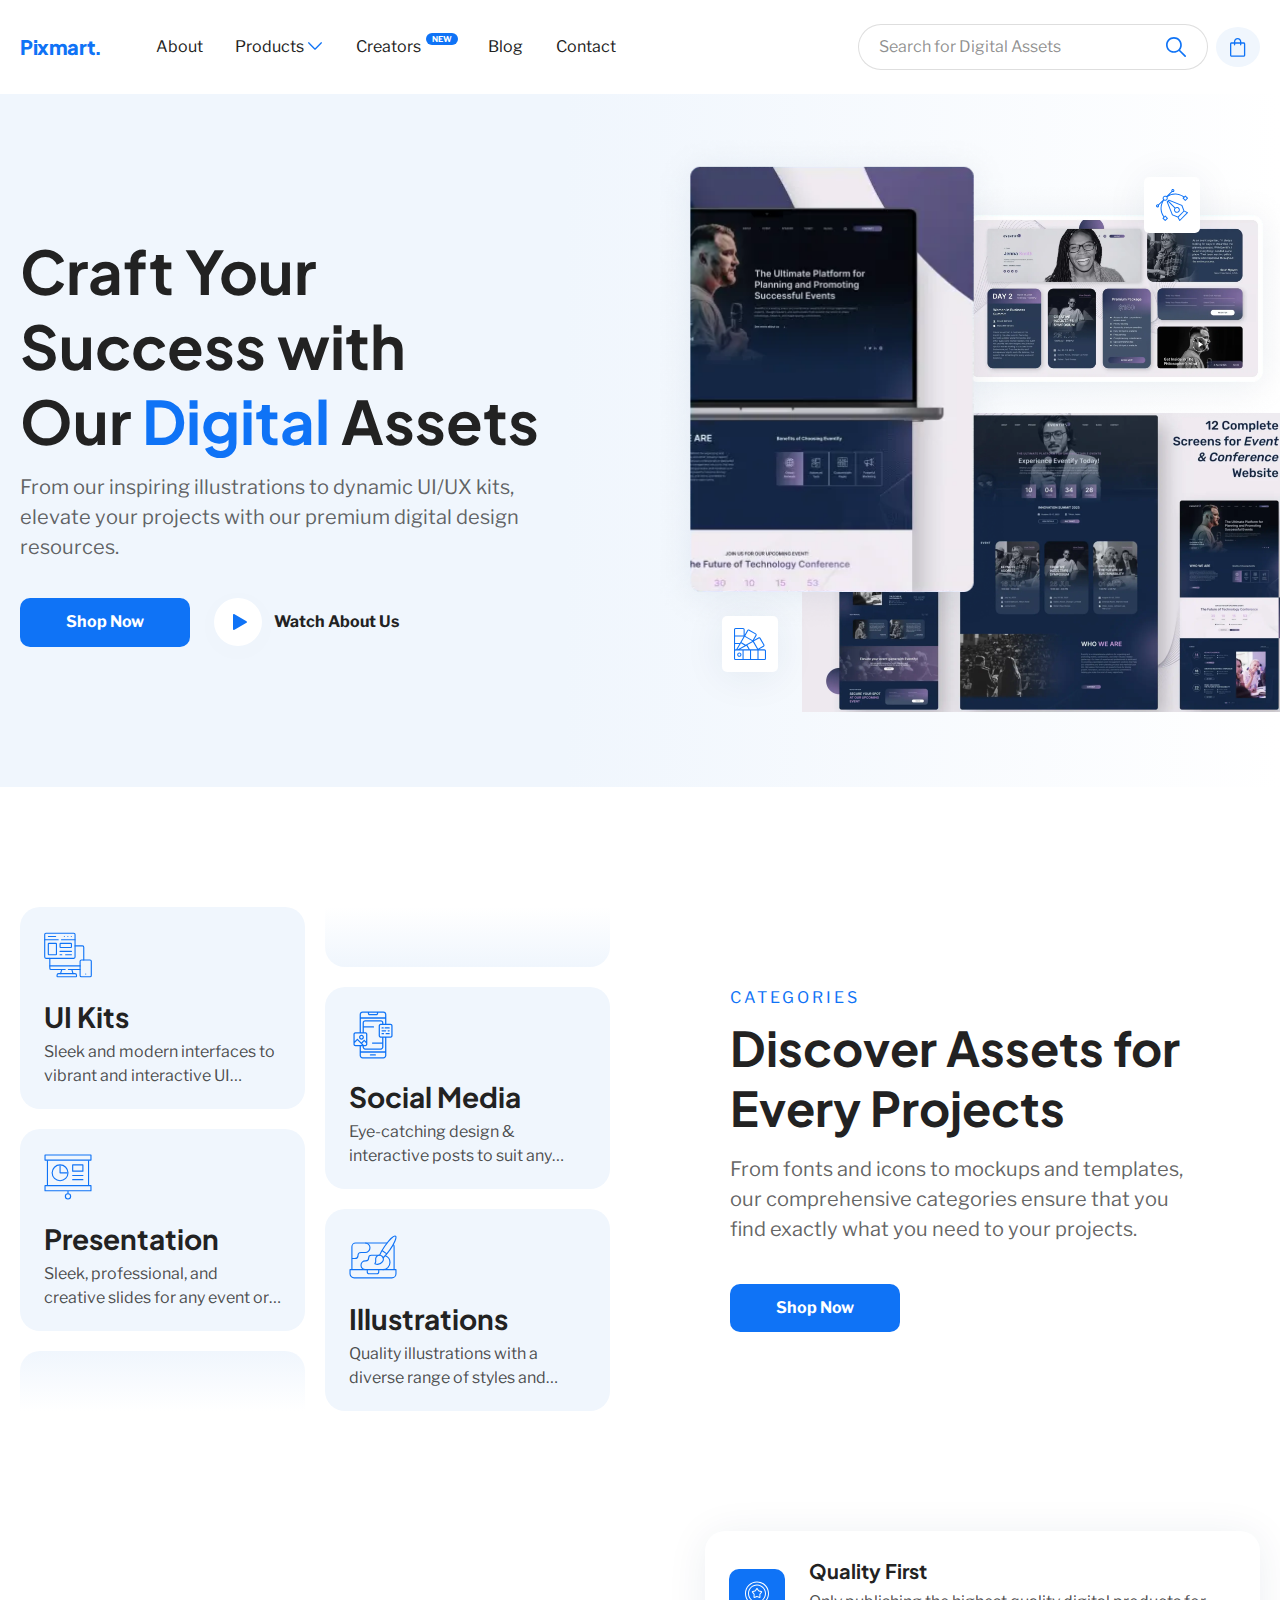
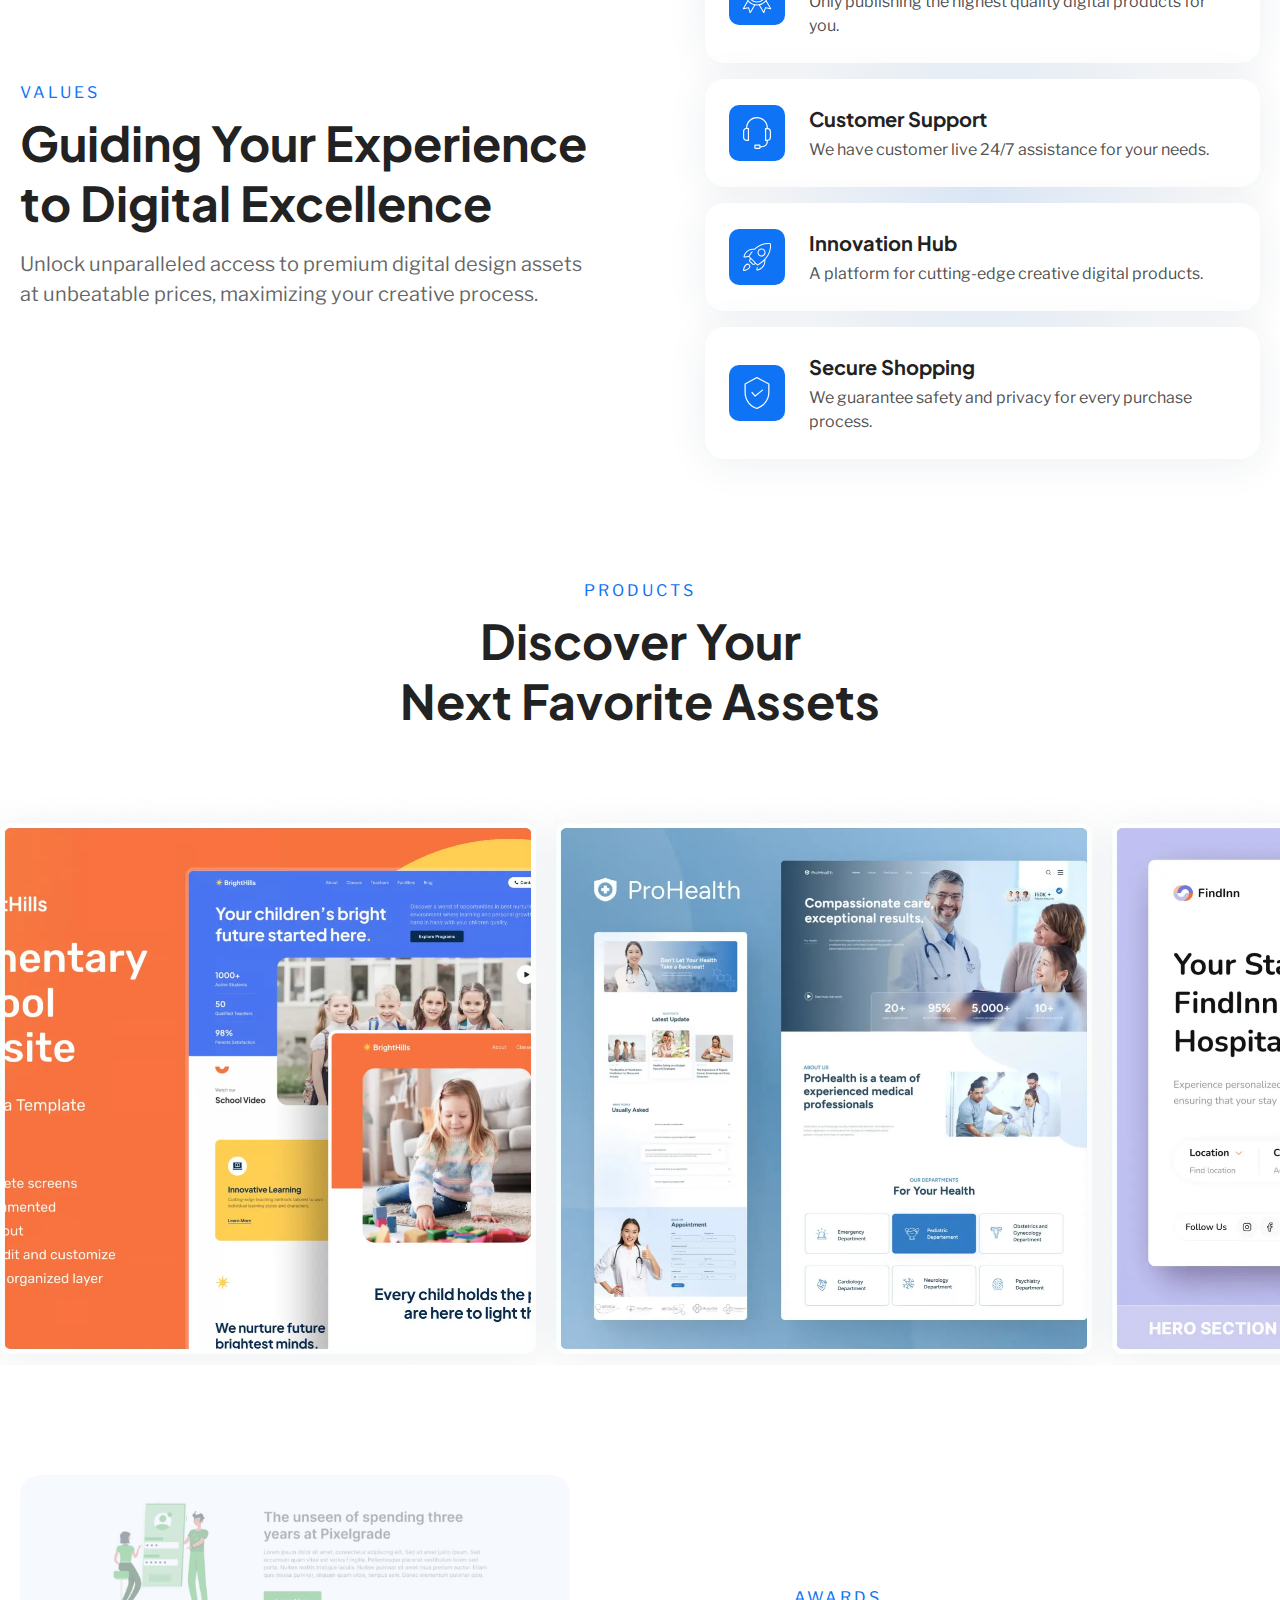
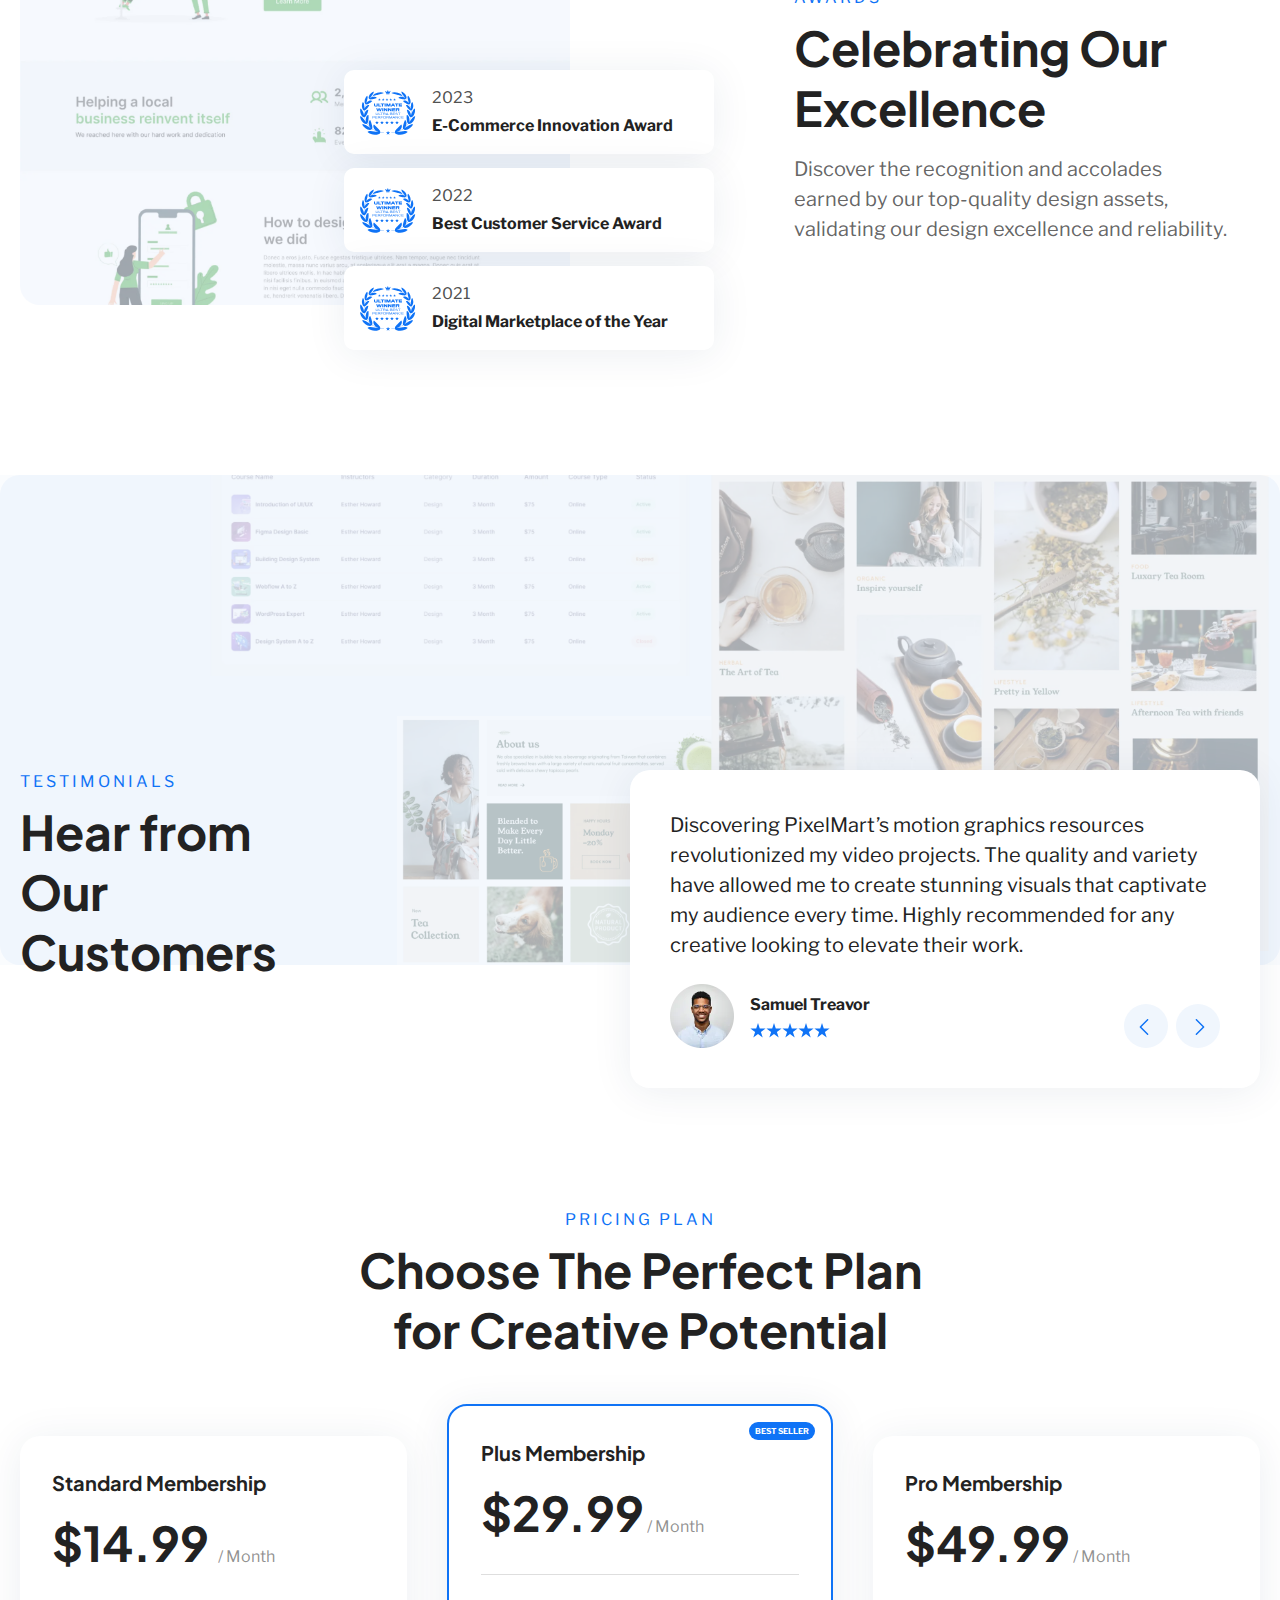
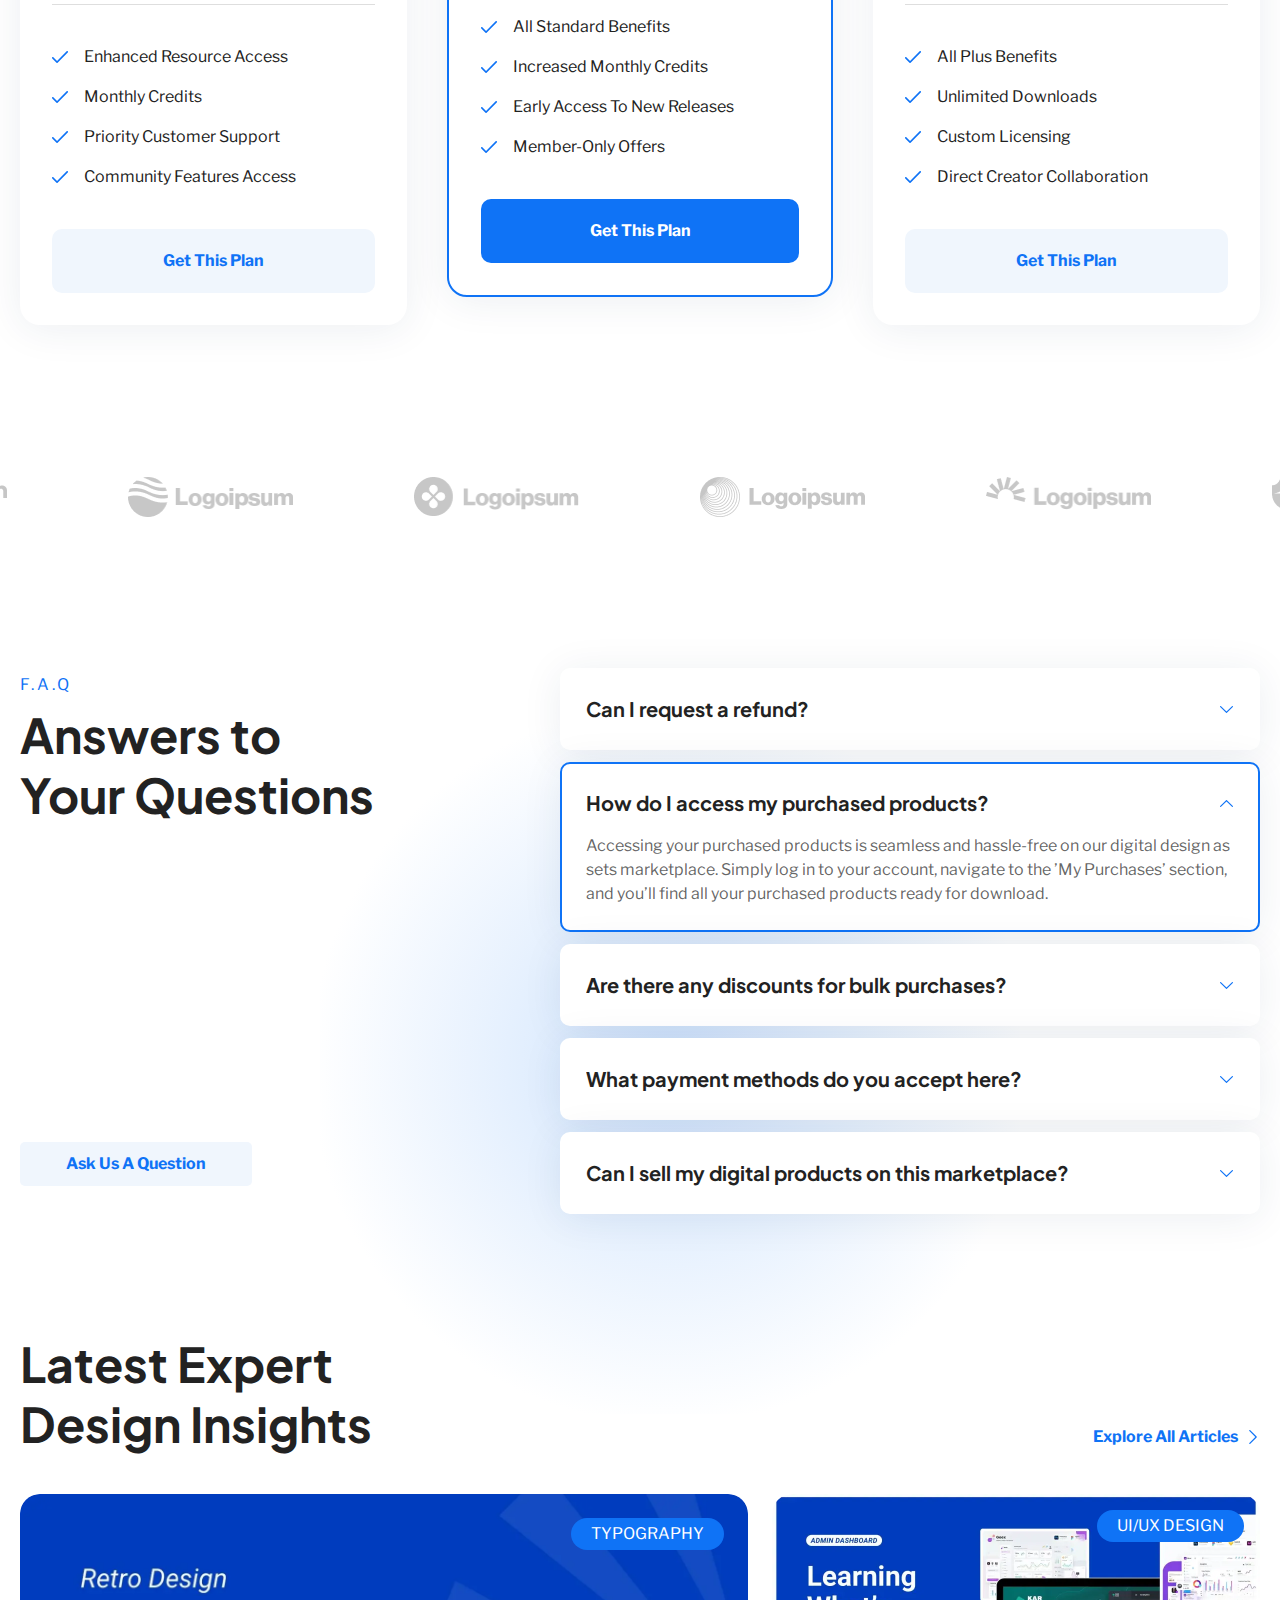
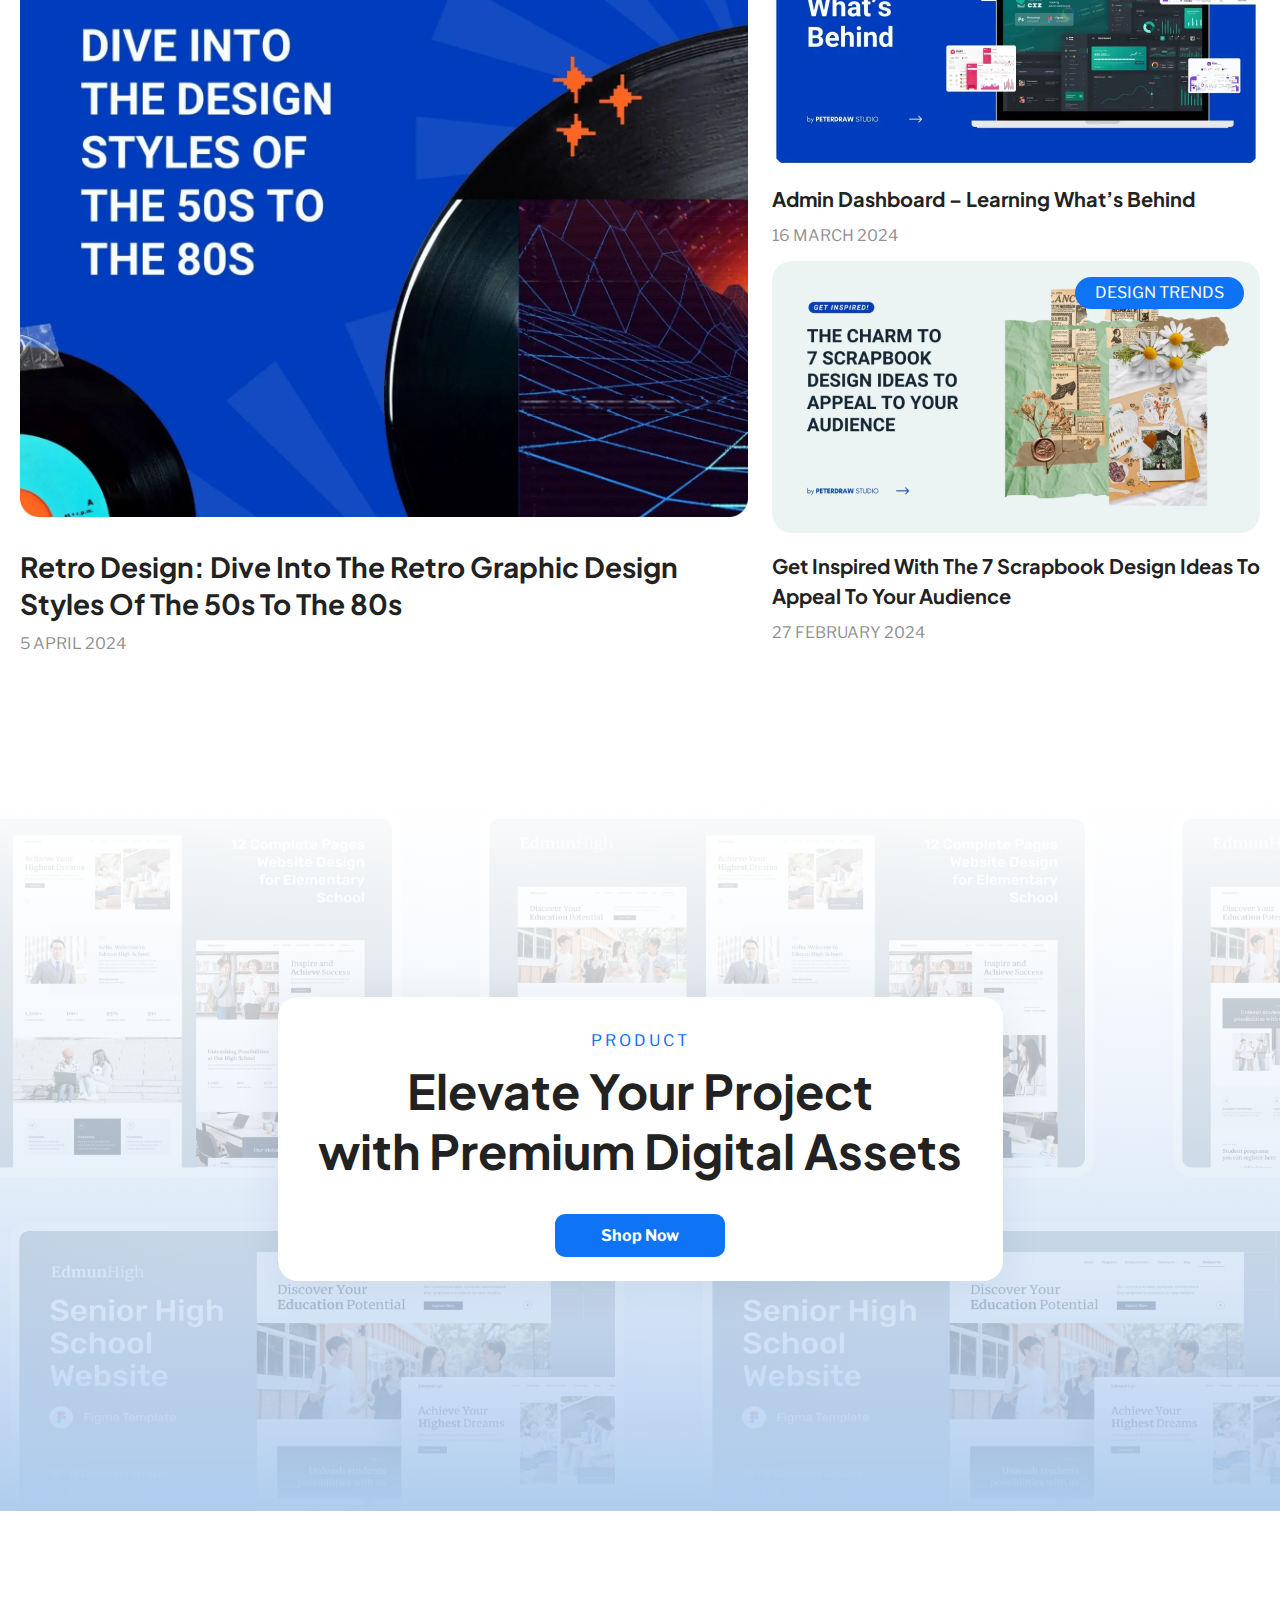
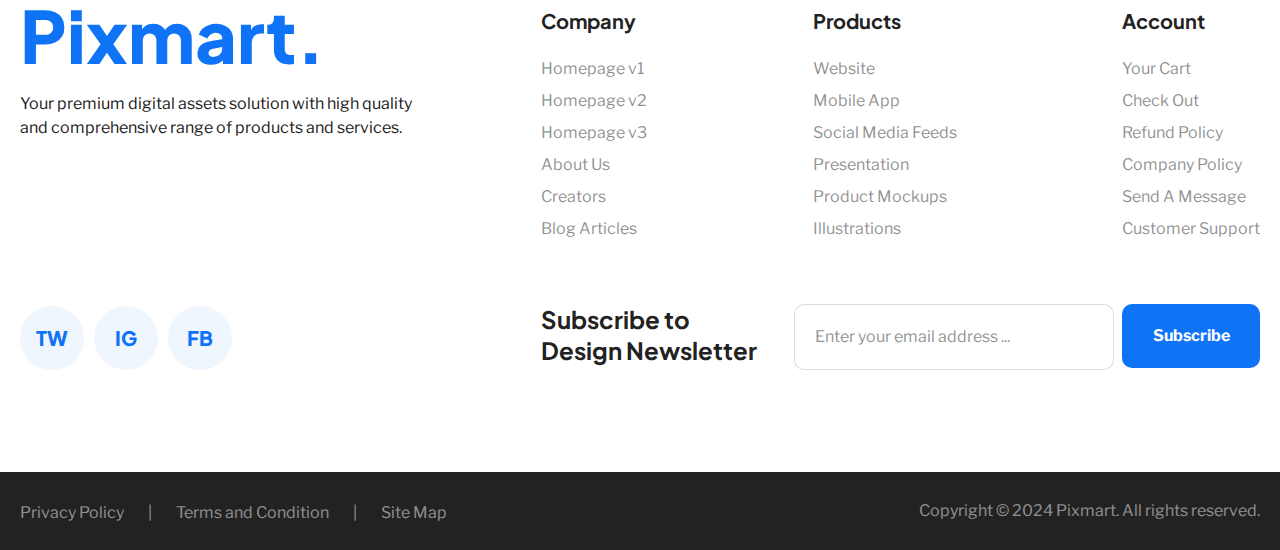
==== commit 1515285b: "Added typography to some paragraphs" ====
--- a/index.html
+++ b/index.html
@@ -182,8 +182,8 @@
               <span class="accent-header"> Digital</span> Assets
             </h1>
             <p class="hero-text">
-              from our inspiring illustrations to dynamic UI/UX kits, elevate
-              your projects with our premium digital design resources.
+              From our inspiring illustrations to&nbsp;dynamic UI/UX kits,
+              elevate your projects with our premium digital design resources.
             </p>
             <div class="btns-header">
               <a
@@ -237,9 +237,9 @@
           <h2 class="section-name franklin-normal-16">CATEGORIES</h2>
           <h3 class="section-title">Discover Assets for Every Projects</h3>
           <p class="section-description">
-            From fonts and icons to mockups and templates, our comprehensive
-            categories ensure that you find exactly what you need to your
-            projects.
+            From fonts and icons to&nbsp;mockups and templates, our
+            comprehensive categories ensure that you find exactly what you need
+            to&nbsp;your projects.
           </p>
           <a
             href="./category.html"
@@ -325,8 +325,8 @@
             Guiding Your Experience to Digital Excellence
           </h3>
           <p class="section-description">
-            unlock unparalleled access to premium digital design assets at
-            unbeatable prices, maximizing your creative process.
+            Unlock unparalleled access to&nbsp;premium digital design assets
+            at&nbsp;unbeatable prices, maximizing your creative process.
           </p>
         </div>
 
@@ -476,8 +476,9 @@
           <h2 class="section-name franklin-normal-16">AWARDS</h2>
           <h3 class="section-title">Celebrating Our Excellence</h3>
           <p class="section-description">
-            Discover the recognition and accolades earned by our top-quality
-            design assets, validating our design excellence and reliability.
+            Discover the recognition and accolades earned by&nbsp;our
+            top-quality design assets, validating our design excellence and
+            reliability.
           </p>
         </div>
 
@@ -536,11 +537,11 @@
           </div>
           <article class="testimonials-card">
             <p class="testimonials-card-text">
-              Discovering PixMart's digital design assets and resources
-              revolutionized my client projects. The quality and variety have
-              allowed me to create stunning visuals that captivate my audience
-              every time. Highly recommended for any creatives looking to
-              elevate their work.
+              Discovering PixelMart&rsquo;s motion graphics resources
+              revolutionized my&nbsp;video projects. The quality and variety
+              have allowed me&nbsp;to&nbsp;create stunning visuals that
+              captivate my&nbsp;audience every time. Highly recommended for any
+              creative looking to&nbsp;elevate their work.
             </p>
             <div class="testimonials-card-details">
               <div class="testimonials-card-name">
@@ -745,10 +746,11 @@
               </h4>
             </summary>
             <p class="fasq-text franklin-normal-16">
-              Accessing your purchased products is seamless and hassle-free on
-              our digital design assets marketplace. Simply log in to your
-              account, navigate to the 'My Purchases' section, and you'll find
-              all your purchased products ready for download.
+              Accessing your purchased products is&nbsp;seamless and hassle-free
+              on&nbsp;our digital design assets marketplace. Simply log
+              in&nbsp;to&nbsp;your account, navigate to&nbsp;the &rsquo;My
+              Purchases&rsquo; section, and you&rsquo;ll find all your purchased
+              products ready for download.
             </p>
           </details>
           <details class="faqs-details">
--- a/css/style.css
+++ b/css/style.css
@@ -474,7 +474,6 @@
   fill: var(--secondary-color);
 }
 
-
 /************** Hero section *********************/
 
 .hero {
@@ -2119,7 +2118,7 @@
 /************* Header Section **************************/
 
 .category-header {
-  padding-block: 64px 100px;
+  padding-block: 60px 100px;
   background: -o-linear-gradient(89.75deg, #ffffff 0.2%, #f0f6fd 100%);
   background: linear-gradient(0.25deg, #ffffff 0.2%, #f0f6fd 100%);
 }
@@ -2132,8 +2131,7 @@
   -ms-grid-rows: auto 48px auto;
   grid-template-rows: auto auto;
   gap: 48px;
-  /* pixel */
-  margin-bottom: 140px;
+  margin-bottom: 118px;
 }
 
 /************* Category filter form *******************/
@@ -2216,7 +2214,7 @@
 }
 
 .range-box {
-  margin-top: 30px;
+  margin-top: 25px;
 }
 
 .price-slider {
@@ -2277,16 +2275,15 @@
   -webkit-box-pack: justify;
   -ms-flex-pack: justify;
   justify-content: space-between;
-  margin-top: 12px;
+  margin-top: 15px;
 }
 
 .price-nmb {
   -webkit-appearance: none;
   -moz-appearance: none;
   appearance: none;
-  width: -webkit-fit-content;
-  width: -moz-fit-content;
-  width: fit-content;
+  max-width: 24px;
+  width: 100%;
   border: 1px solid transparent;
   border-radius: 4px;
   outline: none;
@@ -2356,7 +2353,7 @@
   -webkit-box-align: center;
   -ms-flex-align: center;
   align-items: center;
-  gap: 24px;
+  column-gap: 24px;
   -ms-grid-column: 2;
   -ms-grid-column-span: 1;
   grid-column: 2/3;
@@ -2376,7 +2373,7 @@
   -webkit-box-pack: justify;
   -ms-flex-pack: justify;
   justify-content: space-between;
-  gap: 24px;
+  column-gap: 24px;
 }
 
 .category-tag {
@@ -2387,10 +2384,10 @@
   -webkit-box-pack: justify;
   -ms-flex-pack: justify;
   justify-content: space-between;
-  -webkit-column-gap: 80px;
-  -moz-column-gap: 80px;
-  column-gap: 80px;
-  padding: 9px 20px 9px 24px;
+  -webkit-column-gap: 20px;
+  -moz-column-gap: 20px;
+  column-gap: 20px;
+  padding: 8px 24px;
   border: 1px solid var(--accent-color);
   border-radius: 50px;
   color: var(--accent-color);
@@ -2404,7 +2401,6 @@
 .icon-close-btn {
   fill: var(--accent-color);
   stroke-width: 1;
-  vertical-align: middle;
   -webkit-transition: fill var(--trasition-effect);
   -o-transition: fill var(--trasition-effect);
   transition: fill var(--trasition-effect);
@@ -2419,8 +2415,6 @@
 .catalog-select-form {
   display: -ms-grid;
   display: grid;
-  -ms-flex-line-pack: start;
-  align-content: start;
 }
 
 .catalog-select-label {
@@ -2473,7 +2467,6 @@
     -webkit-transform var(--trasition-effect);
 }
 
-/* Doesn't work on active state */
 .catalog-select:active + .cat-select-focus,
 .catalog-select:focus + .cat-select-focus {
   -webkit-transform: rotateX(180deg);
@@ -2488,13 +2481,13 @@
   display: -webkit-box;
   display: -ms-flexbox;
   display: flex;
-  gap: 12px;
+  gap: 10px;
 }
 
 .btn-menu {
   border: none;
   background-color: var(--bg-color);
-  padding: 10px;
+  padding: 12px 14px;
   border-radius: var(--border-radius-s);
   -webkit-transition: background var(--trasition-effect);
   -o-transition: background var(--trasition-effect);
@@ -2503,7 +2496,6 @@
 
 .icon-layout {
   fill: var(--accent-color);
-  vertical-align: middle;
   -webkit-transition: fill var(--trasition-effect);
   -o-transition: fill var(--trasition-effect);
   transition: fill var(--trasition-effect);
@@ -2564,7 +2556,6 @@
 }
 
 .product-item-img {
-  /* pixel */
   margin-bottom: 12px;
   border-radius: var(--border-radius-m);
 }
@@ -2633,8 +2624,7 @@
 }
 
 .pagination {
-  /*  pixel */
-  margin-top: 18px;
+  margin-top: 20px;
   display: -webkit-box;
   display: -ms-flexbox;
   display: flex;
@@ -2682,7 +2672,7 @@
 }
 
 .product-info {
-  margin-top: 64px;
+  margin-top: 62px;
   display: -webkit-box;
   display: -ms-flexbox;
   display: flex;
@@ -2696,9 +2686,9 @@
   -webkit-box-align: center;
   -ms-flex-align: center;
   align-items: center;
-  -webkit-column-gap: 56px;
-  -moz-column-gap: 56px;
-  column-gap: 56px;
+  -webkit-column-gap: 54px;
+  -moz-column-gap: 54px;
+  column-gap: 54px;
 }
 
 .product-details-galery {
@@ -2756,10 +2746,9 @@
 }
 
 .expanded-img {
+  margin-top: 16px;
   border-radius: var(--border-radius-m);
-  -o-object-fit: cover;
-  object-fit: cover;
-  scale: 1.08 1.15;
+  scale: 1.08;
 }
 
 .prod-image-galery {
@@ -2812,10 +2801,9 @@
 }
 
 .galery-img {
-  display: block;
-  -o-object-fit: cover;
-  object-fit: cover;
-  scale: 1 1.5;
+  margin-top: 8px;
+  scale: 1.2;
+  border-radius: var(--border-radius-s);
 }
 
 .product-info-box {
@@ -2829,8 +2817,8 @@
   -webkit-box-align: center;
   -ms-flex-align: center;
   align-items: center;
-  gap: 6px;
-  margin-bottom: 10px;
+  gap: 10px;
+  margin-bottom: 8px;
   max-width: 130px;
   color: var(--opacity-50);
 }
@@ -2869,7 +2857,7 @@
 }
 
 .product-info-form {
-  padding-top: 44px;
+  padding-top: 42px;
   border-top: 1px solid var(--opacity-15);
 }
 
@@ -2878,7 +2866,7 @@
 }
 
 .product-info-fieldset:first-child {
-  margin-bottom: 24px;
+  margin-bottom: 26px;
 }
 
 .product-info-fieldset:nth-child(2) {
@@ -2961,7 +2949,7 @@
   -webkit-box-align: center;
   -ms-flex-align: center;
   align-items: center;
-  gap: 10px;
+  gap: 14px;
 }
 
 .btn-count {
@@ -3054,7 +3042,7 @@
 }
 
 .btn-prod-buy {
-  padding: 20px 46px;
+  padding: 20px 64px;
   border-radius: var(--border-radius-s);
   text-align: center;
 }
@@ -3258,13 +3246,13 @@
 /*************** CTA version 2 *************************/
 
 .cta-product-version {
-  padding: 64px 56px;
+  padding: 60px 56px;
   border-radius: var(--border-radius-m);
   background-image: url("../img/img-backgounds/img-cta/cta2-bg2.webp"),
     url("../img/img-backgounds/img-cta/cta2-bg1.webp");
-  background-size: 364px, 660px;
+  background-size: 355px, 670px;
   background-repeat: no-repeat;
-  background-position: bottom center, top -5px right 10px;
+  background-position: 48% 100%, top -10px right 8px;
   background-color: var(--bg-color);
   position: relative;
   -webkit-transform: translateY(50%);
@@ -3286,7 +3274,7 @@
   background-position: center;
   background-size: 32px;
   position: absolute;
-  top: 100px;
+  top: 95px;
   right: 24px;
 }
 
@@ -3302,19 +3290,19 @@
 }
 
 .prod-footer-section {
-  padding-block: 114px 96px;
+  padding-block: 116px 90px;
   display: -ms-grid;
   display: grid;
   -ms-grid-columns: fit-content(475px) 20px fit-content(180px) 20px
     fit-content(180px) 20px fit-content(180px);
   grid-template-columns: fit-content(475px) repeat(3, fit-content(180px));
-  -ms-grid-rows: fit-content(475px) 76px auto;
+  -ms-grid-rows: fit-content(475px) 70px auto;
   grid-template-rows: fit-content(475px) auto;
   -webkit-box-pack: justify;
   -ms-flex-pack: justify;
   justify-content: space-between;
   grid-column-gap: 20px;
-  grid-row-gap: 76px;
+  grid-row-gap: 70px;
 }
 
 .prod-footer-logobox {
@@ -3358,6 +3346,7 @@
   -ms-grid-row: 1;
   -ms-grid-row-span: 1;
   grid-row: 1/2;
+  padding-left: 20px;
 }
 
 .footer-prod-products {
@@ -3417,7 +3406,7 @@
 }
 
 .footer-media-title {
-  margin-bottom: 16px;
+  margin-bottom: 14px;
   font-family: var(--font-header);
   font-weight: var(--font-bold);
   font-size: 24px;
@@ -3450,7 +3439,7 @@
 }
 
 .prod-newsletter-wrapper {
-  margin-top: 16px;
+  margin-top: 14px;
   display: -webkit-box;
   display: -ms-flexbox;
   display: flex;
@@ -3740,7 +3729,7 @@
 
 .contact-label {
   display: block;
-  margin-bottom: 8px;
+  margin-bottom: 6px;
 }
 
 .contact-input,
@@ -3755,9 +3744,7 @@
   color: var(--primary-color);
 }
 
-.contact-input::-webkit-input-placeholder,
-.contact-textarea::-webkit-input-placeholder,
-.contact-textarea::-webkit-input-placeholder {
+.contact-input::-webkit-input-placeholder {
   font-family: var(--font-paragraph);
   font-weight: var(--font-normal);
   font-size: var(--primary-font-size);
@@ -3765,9 +3752,7 @@
   color: var(--opacity-50);
 }
 
-.contact-input::-moz-placeholder,
-.contact-textarea::-moz-placeholder,
-.contact-textarea::-moz-placeholder {
+.contact-input::-moz-placeholder {
   font-family: var(--font-paragraph);
   font-weight: var(--font-normal);
   font-size: var(--primary-font-size);
@@ -3775,9 +3760,9 @@
   color: var(--opacity-50);
 }
 
-.contact-input:-ms-input-placeholder,
-.contact-textarea:-ms-input-placeholder,
-.contact-textarea:-ms-input-placeholder {
+.contact-textarea::-webkit-input-placeholder,
+.contact-textarea::-moz-placeholder,
+.contact-input::-ms-input-placeholder {
   font-family: var(--font-paragraph);
   font-weight: var(--font-normal);
   font-size: var(--primary-font-size);
@@ -3785,9 +3770,15 @@
   color: var(--opacity-50);
 }
 
-.contact-input::-ms-input-placeholder,
-.contact-textarea::-ms-input-placeholder,
 .contact-textarea::-ms-input-placeholder {
+  font-family: var(--font-paragraph);
+  font-weight: var(--font-normal);
+  font-size: var(--secondary-font-size);
+  line-height: var(--primary-line-height);
+  color: var(--opacity-50);
+}
+
+.contact-input::placeholder {
   font-family: var(--font-paragraph);
   font-weight: var(--font-normal);
   font-size: var(--primary-font-size);
@@ -3795,12 +3786,10 @@
   color: var(--opacity-50);
 }
 
-.contact-input::placeholder,
-.contact-textarea::placeholder,
 .contact-textarea::placeholder {
   font-family: var(--font-paragraph);
   font-weight: var(--font-normal);
-  font-size: var(--primary-font-size);
+  font-size: var(--secondary-font-size);
   line-height: var(--primary-line-height);
   color: var(--opacity-50);
 }
@@ -3871,7 +3860,7 @@
     -webkit-transform var(--trasition-effect);
 }
 
-/* Doesn't work on active state */
+
 .contact-select:active + .contact-select-focus,
 .contact-select:focus + .contact-select-focus {
   -webkit-transform: rotateX(180deg);
@@ -3882,6 +3871,10 @@
   cursor: pointer;
   margin-bottom: 24px;
   resize: none;
+  font-family: var(--font-paragraph);
+  font-weight: var(--font-bold);
+  font-size: var(--secondary-font-size);
+  line-height: var(--primary-line-height);
   -webkit-transition: border var(--trasition-effect);
   -o-transition: border var(--trasition-effect);
   transition: border var(--trasition-effect);
@@ -3902,7 +3895,7 @@
 }
 
 .contact-check-item:first-child {
-  margin-bottom: 6px;
+  margin-bottom: 4px;
 }
 
 .contact-checkbox-label {
@@ -3937,7 +3930,7 @@
 }
 
 .btn-contact {
-  padding: 20px 46px;
+  padding: 20px 44px;
   background-color: var(--accent-color);
   border-radius: var(--border-radius-s);
   border: none;
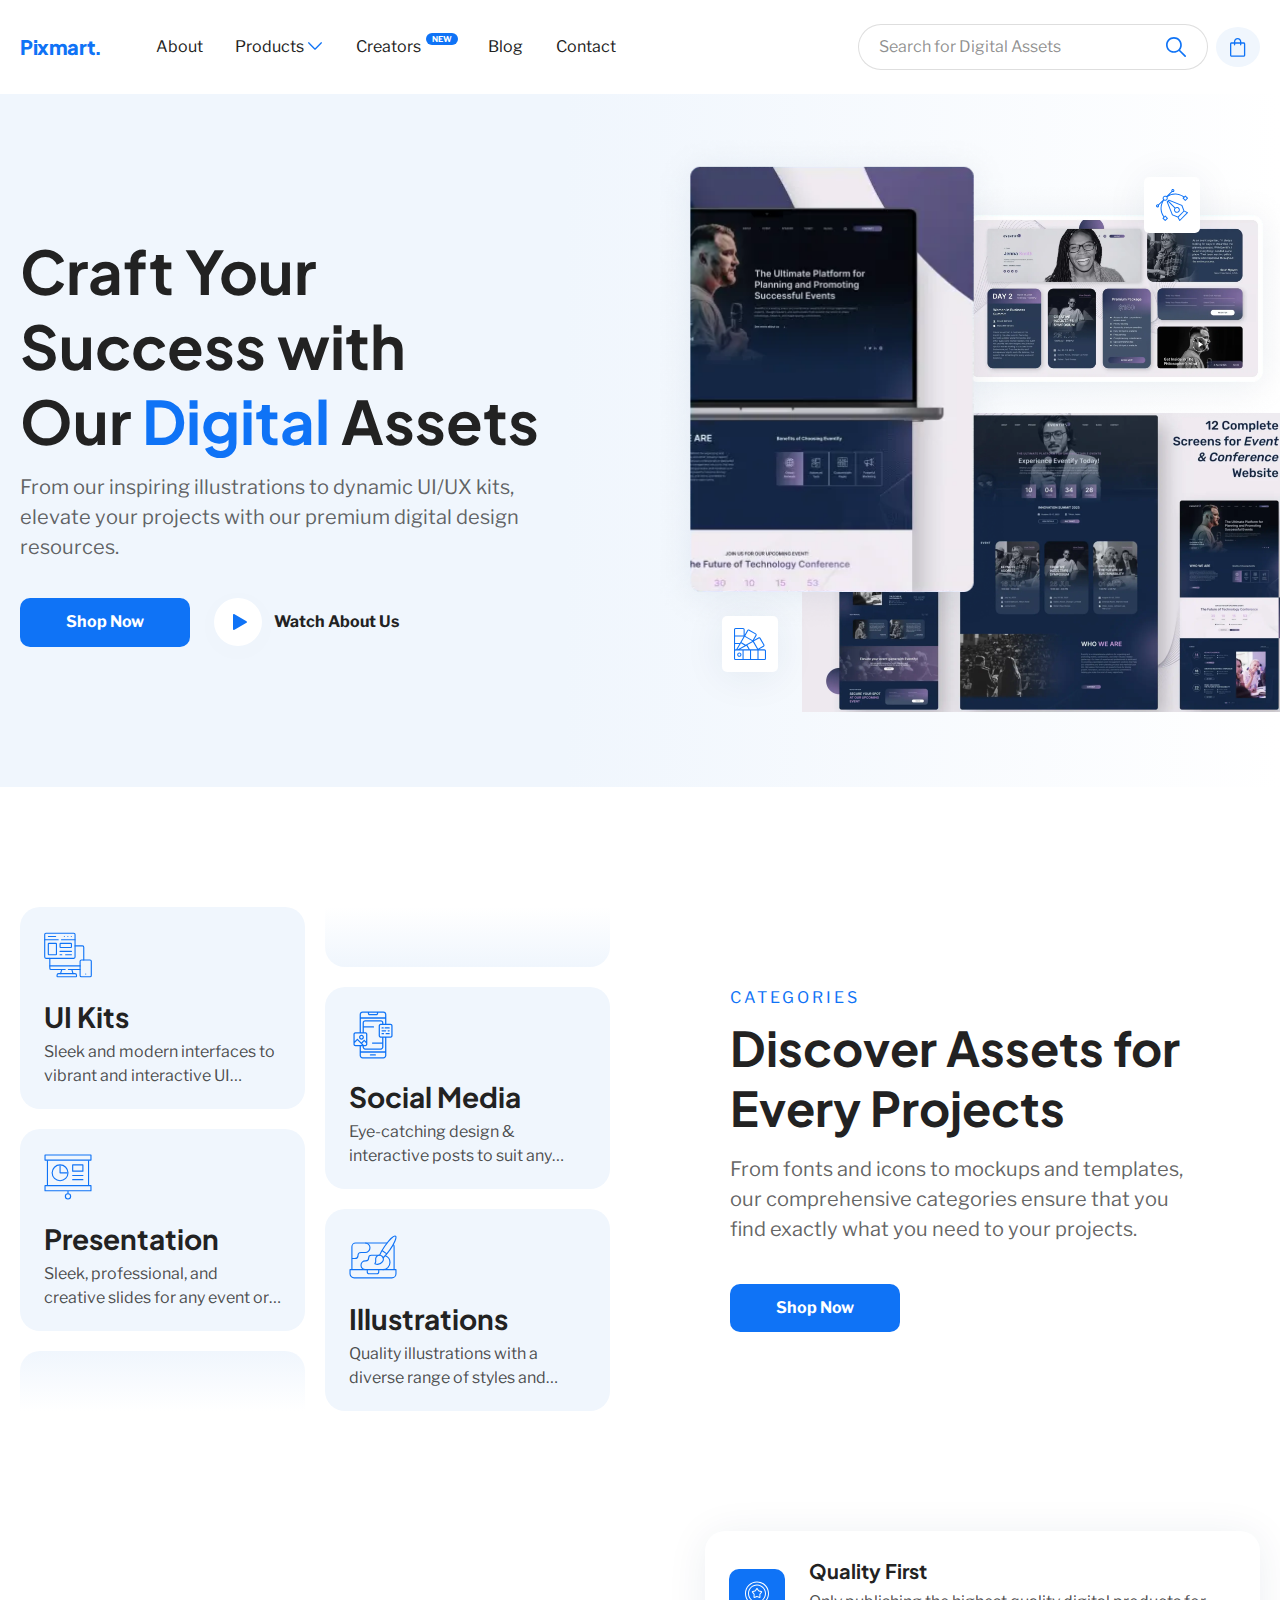
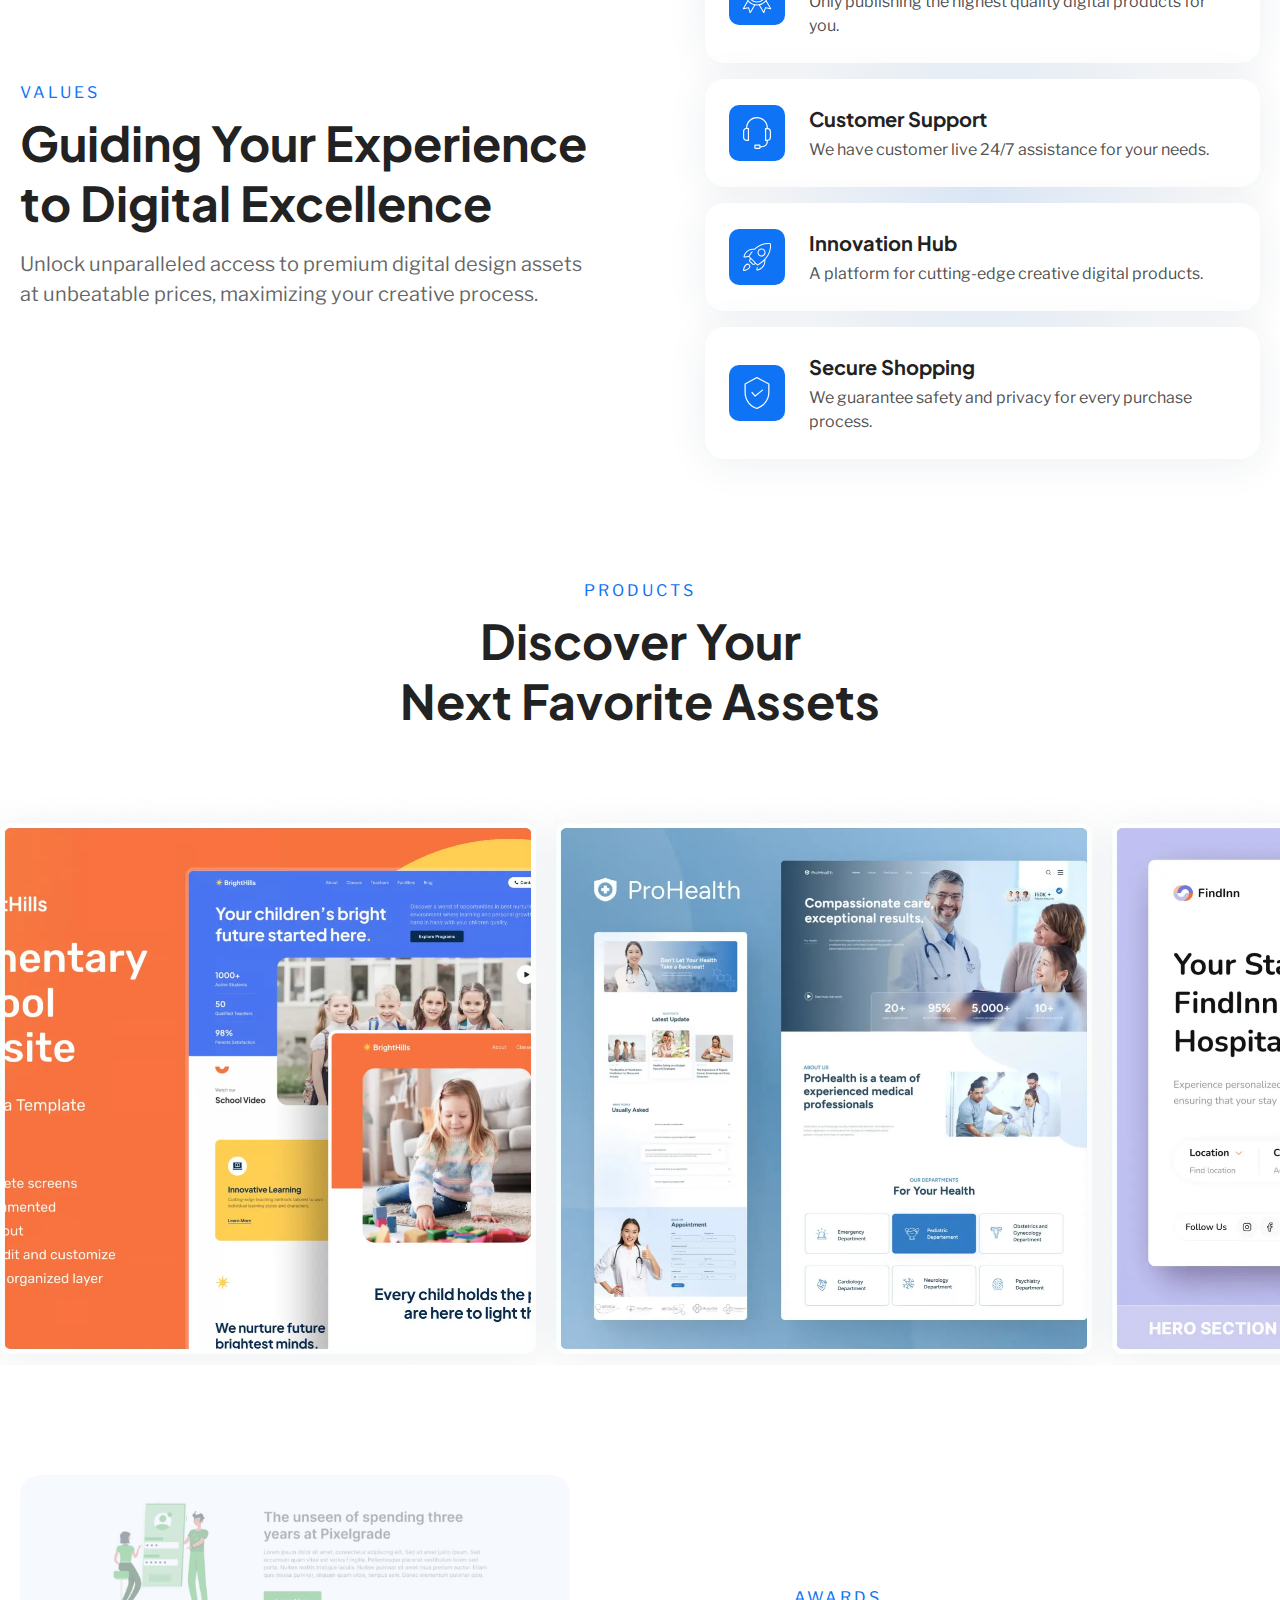
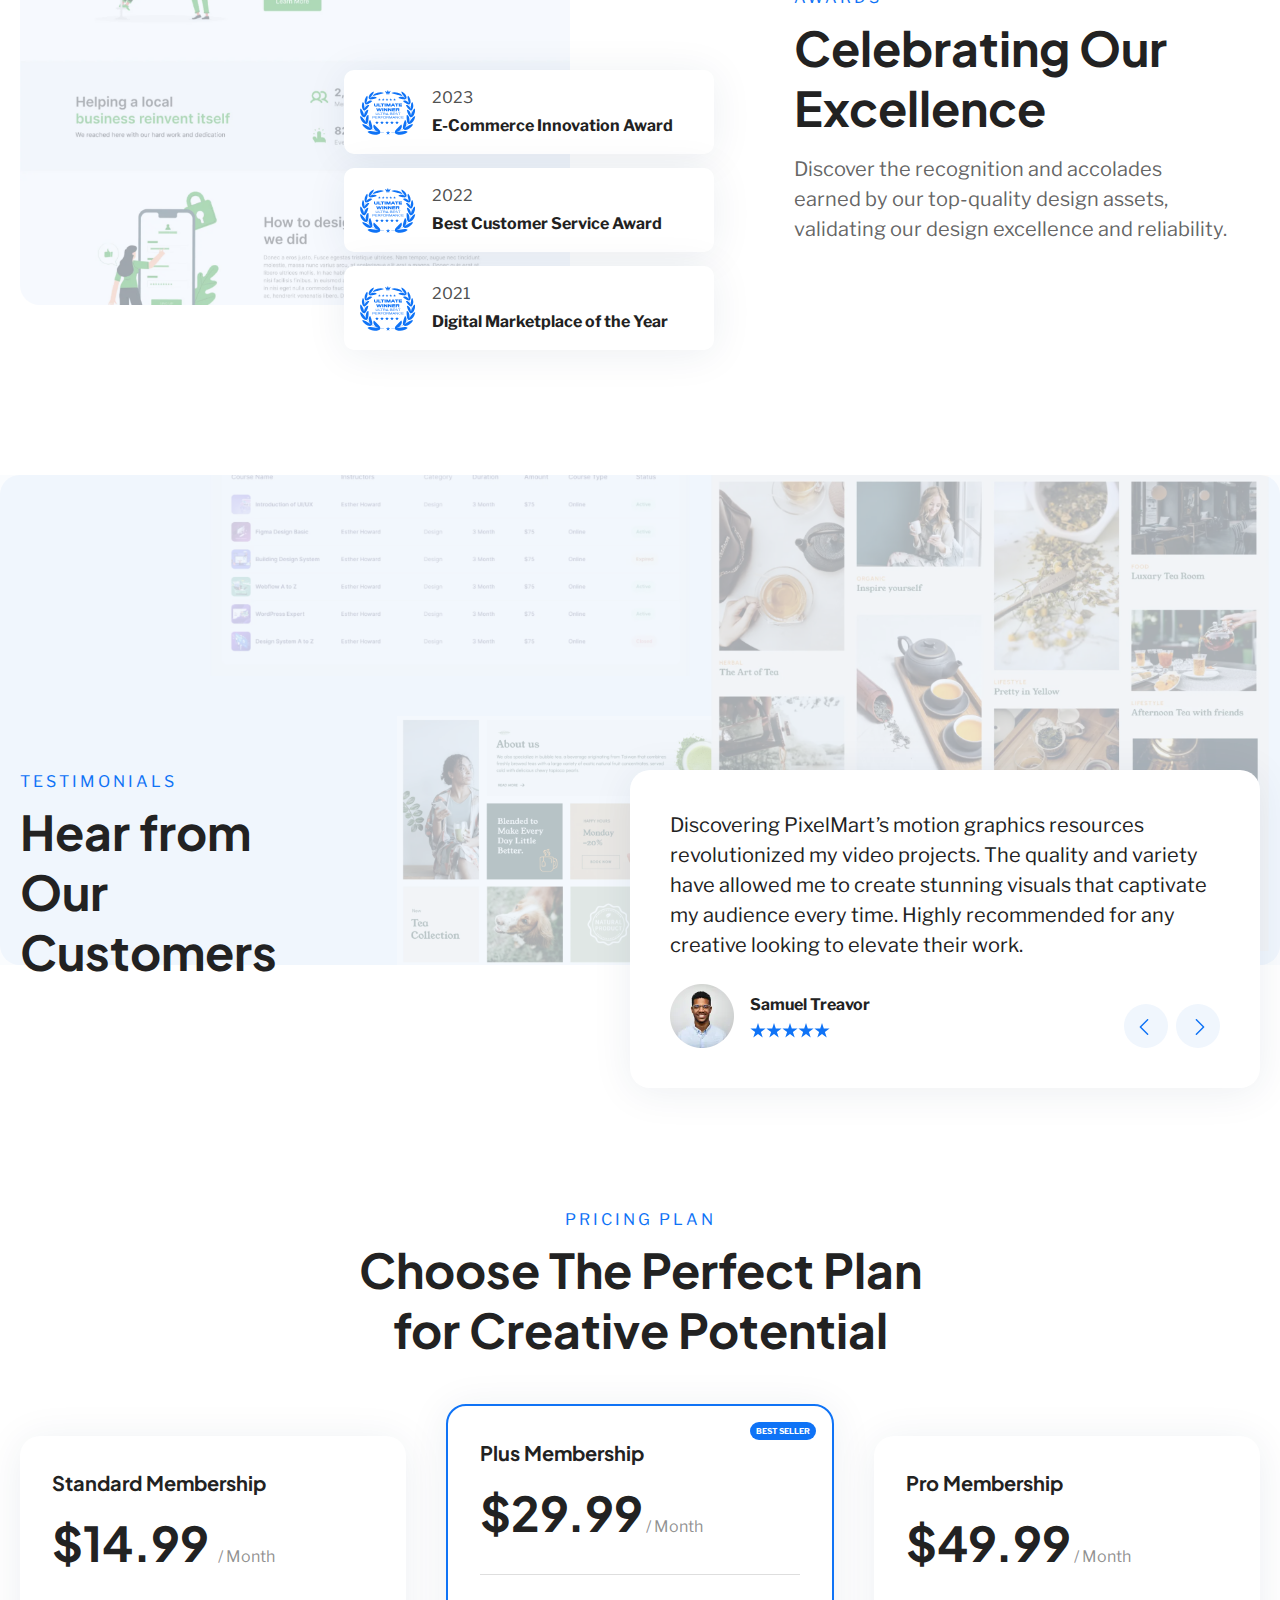
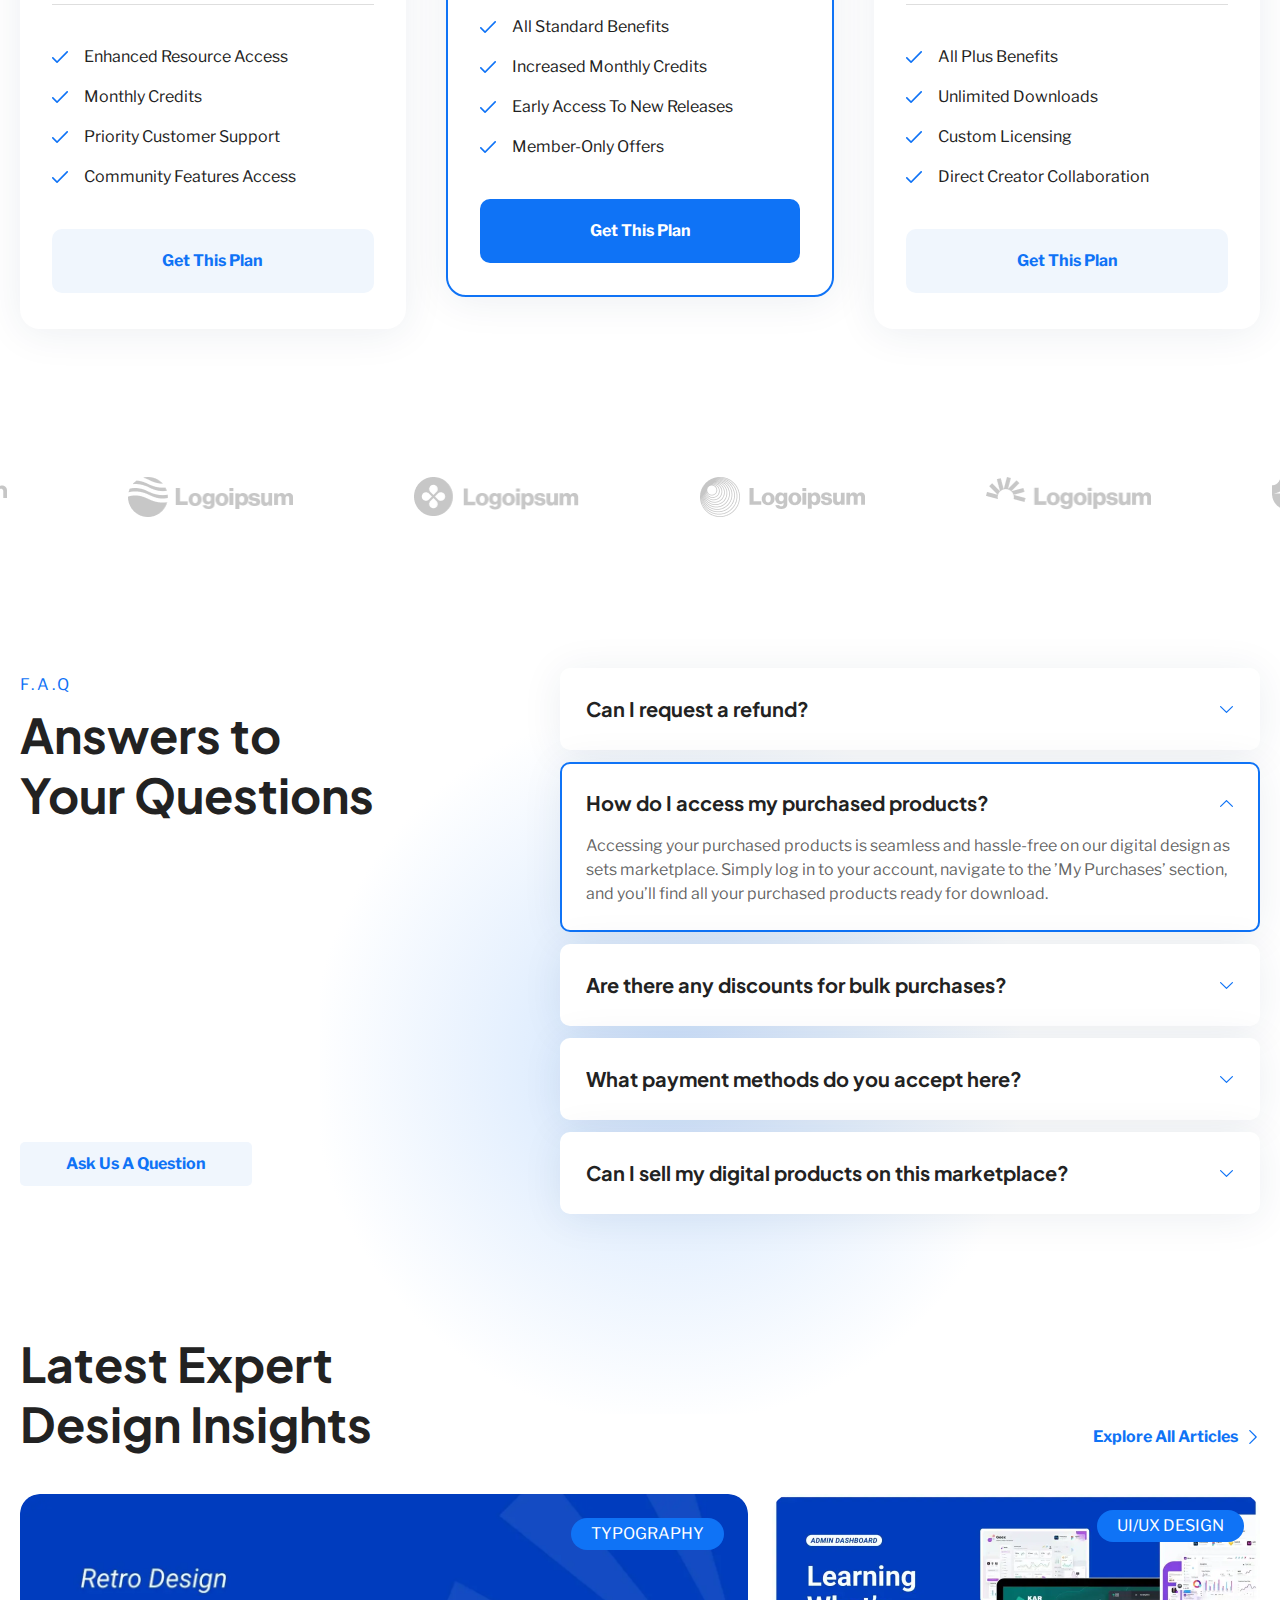
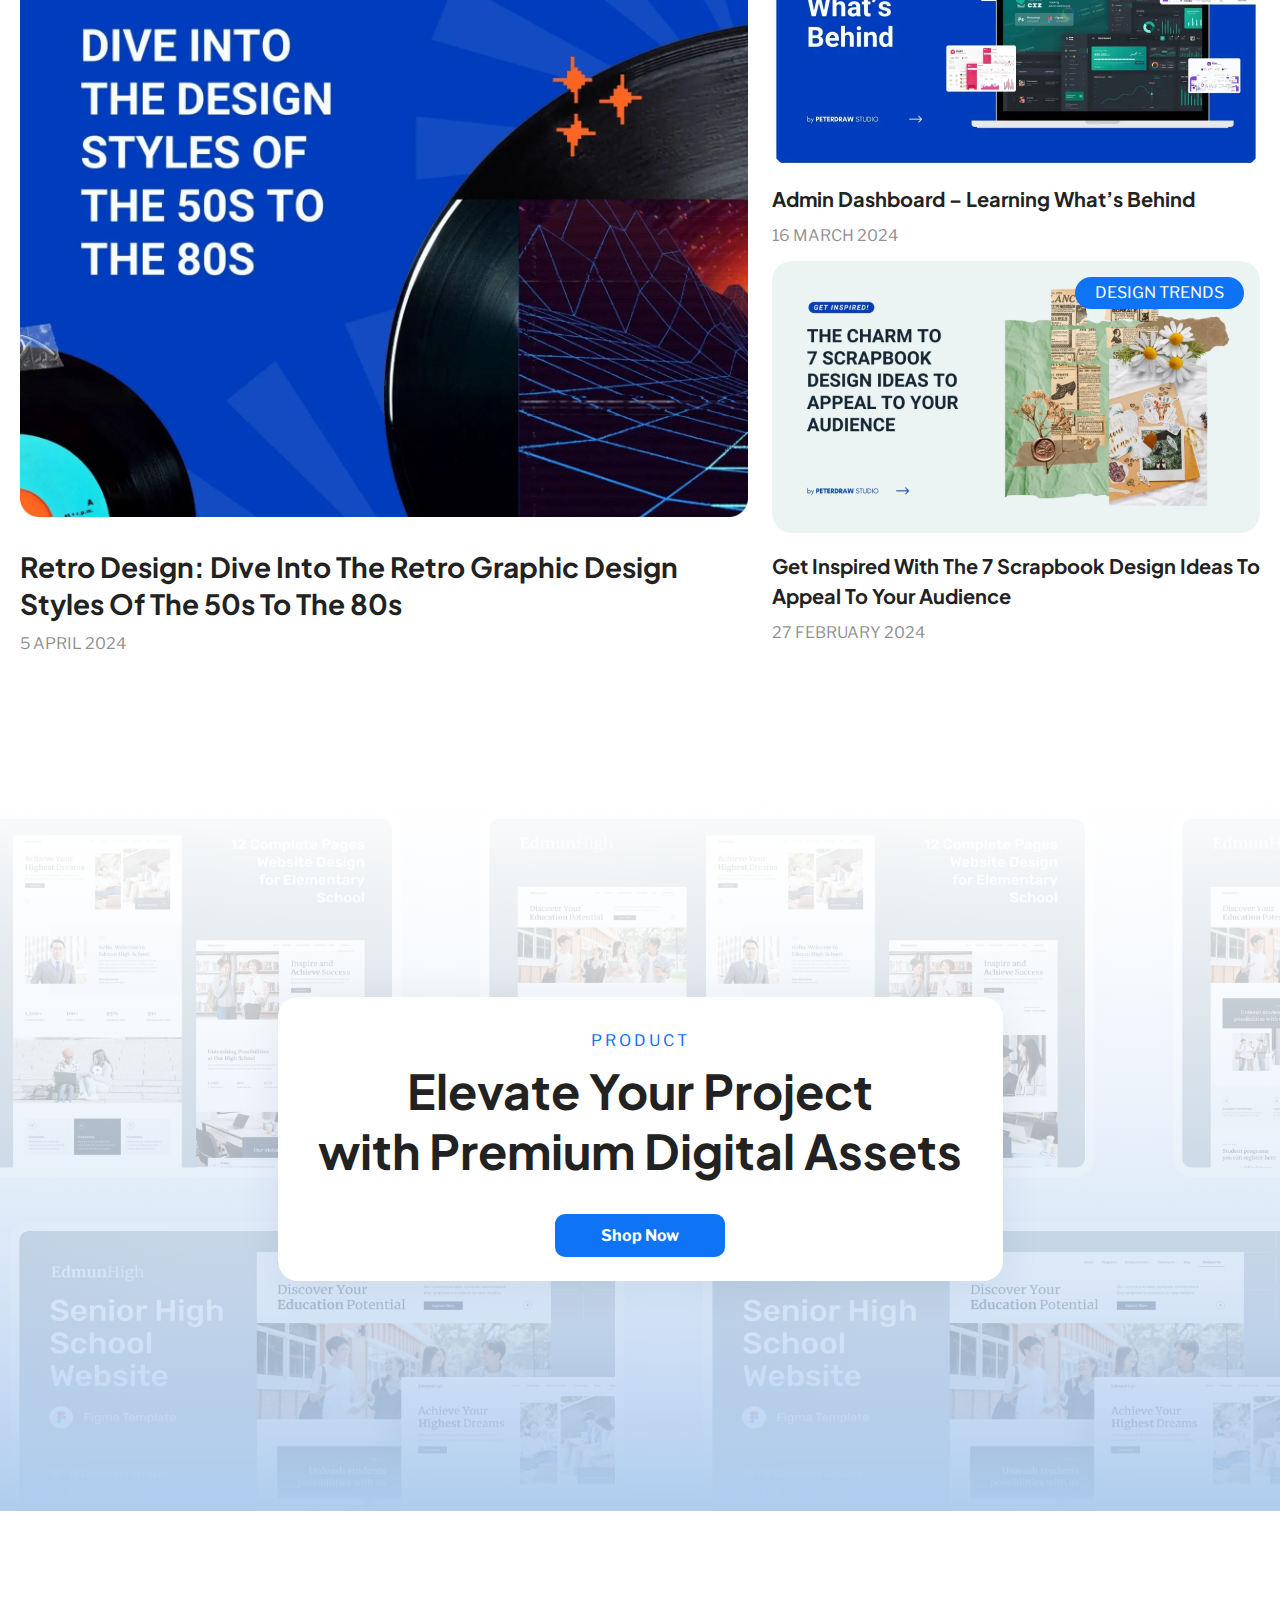
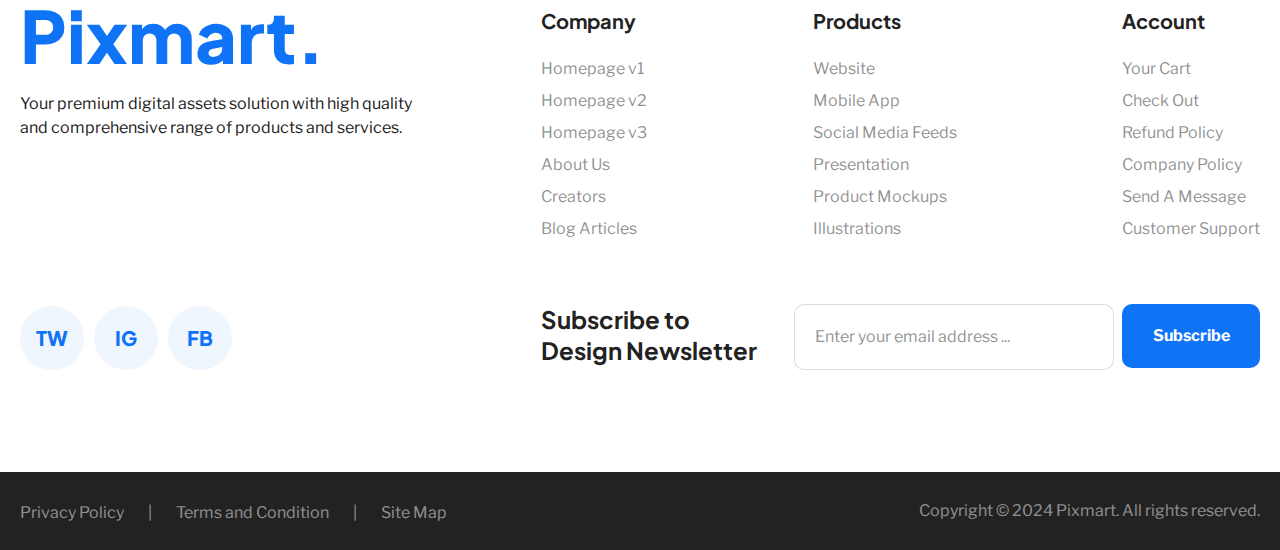
==== commit 88773945: "Removed list from price articles" ====
--- a/index.html
+++ b/index.html
@@ -581,77 +581,71 @@
           Choose The Perfect Plan for Creative Potential
         </h3>
 
-        <ul class="membership-plan-list">
-          <li class="membership-plan-item">
-            <!-- Price Plan -->
-            <article class="membership-plan">
-              <h4
-                class="membership-plan-title jakarta-bold-20 card-title-overflow"
-              >
-                Standard Membership
-              </h4>
-              <p class="membership-plan-price franklin-normal-16">
-                <span class="membership-plan-number">$14.99 </span> / Month
-              </p>
-              <ul class="plan-details-list franklin-normal-16">
-                <li class="plan-details-item">Enhanced Resource Access</li>
-                <li class="plan-details-item">Monthly Credits</li>
-                <li class="plan-details-item">Priority Customer Support</li>
-                <li class="plan-details-item">Community Features Access</li>
-              </ul>
-              <button type="button" class="btn-member franklin-bold-16">
-                Get This Plan
-              </button>
-            </article>
-          </li>
-
-          <li class="membership-plan-item">
-            <!-- Price Plan -->
-            <article class="membership-plan bestseller">
-              <span class="label-bestseller">BEST SELLER</span>
-              <h4
-                class="membership-plan-title jakarta-bold-20 card-title-overflow"
-              >
-                Plus Membership
-              </h4>
-              <p class="membership-plan-price franklin-normal-16">
-                <span class="membership-plan-number">$29.99</span> / Month
-              </p>
-              <ul class="plan-details-list franklin-normal-16">
-                <li class="plan-details-item">All Standard Benefits</li>
-                <li class="plan-details-item">Increased Monthly Credits</li>
-                <li class="plan-details-item">Early Access to New Releases</li>
-                <li class="plan-details-item">Member-Only Offers</li>
-              </ul>
-              <button type="button" class="btn-member franklin-bold-16">
-                Get This Plan
-              </button>
-            </article>
-          </li>
-
-          <li class="membership-plan-item">
-            <!-- Price Plan -->
-            <article class="membership-plan">
-              <h4
-                class="membership-plan-title jakarta-bold-20 card-title-overflow"
-              >
-                Pro Membership
-              </h4>
-              <p class="membership-plan-price franklin-normal-16">
-                <span class="membership-plan-number">$49.99</span> / Month
-              </p>
-              <ul class="plan-details-list franklin-normal-16">
-                <li class="plan-details-item">All Plus Benefits</li>
-                <li class="plan-details-item">Unlimited Downloads</li>
-                <li class="plan-details-item">Custom Licensing</li>
-                <li class="plan-details-item">Direct Creator Collaboration</li>
-              </ul>
-              <button type="button" class="btn-member franklin-bold-16">
-                Get This Plan
-              </button>
-            </article>
-          </li>
-        </ul>
+        <div class="membership-plan-wrapper">
+          <!-- Price Plan -->
+          <article class="membership-plan">
+            <h4
+              class="membership-plan-title jakarta-bold-20 card-title-overflow"
+            >
+              Standard Membership
+            </h4>
+            <p class="membership-plan-price franklin-normal-16">
+              <span class="membership-plan-number">$14.99 </span> / Month
+            </p>
+            <ul class="plan-details-list franklin-normal-16">
+              <li class="plan-details-item">Enhanced Resource Access</li>
+              <li class="plan-details-item">Monthly Credits</li>
+              <li class="plan-details-item">Priority Customer Support</li>
+              <li class="plan-details-item">Community Features Access</li>
+            </ul>
+            <button type="button" class="btn-member franklin-bold-16">
+              Get This Plan
+            </button>
+          </article>
+
+          <!-- Price Plan -->
+          <article class="membership-plan bestseller">
+            <span class="label-bestseller">BEST SELLER</span>
+            <h4
+              class="membership-plan-title jakarta-bold-20 card-title-overflow"
+            >
+              Plus Membership
+            </h4>
+            <p class="membership-plan-price franklin-normal-16">
+              <span class="membership-plan-number">$29.99</span> / Month
+            </p>
+            <ul class="plan-details-list franklin-normal-16">
+              <li class="plan-details-item">All Standard Benefits</li>
+              <li class="plan-details-item">Increased Monthly Credits</li>
+              <li class="plan-details-item">Early Access to New Releases</li>
+              <li class="plan-details-item">Member-Only Offers</li>
+            </ul>
+            <button type="button" class="btn-member franklin-bold-16">
+              Get This Plan
+            </button>
+          </article>
+
+          <!-- Price Plan -->
+          <article class="membership-plan">
+            <h4
+              class="membership-plan-title jakarta-bold-20 card-title-overflow"
+            >
+              Pro Membership
+            </h4>
+            <p class="membership-plan-price franklin-normal-16">
+              <span class="membership-plan-number">$49.99</span> / Month
+            </p>
+            <ul class="plan-details-list franklin-normal-16">
+              <li class="plan-details-item">All Plus Benefits</li>
+              <li class="plan-details-item">Unlimited Downloads</li>
+              <li class="plan-details-item">Custom Licensing</li>
+              <li class="plan-details-item">Direct Creator Collaboration</li>
+            </ul>
+            <button type="button" class="btn-member franklin-bold-16">
+              Get This Plan
+            </button>
+          </article>
+        </div>
       </section>
 
       <!-- Brands section -->
--- a/css/style.css
+++ b/css/style.css
@@ -1259,7 +1259,7 @@
   max-width: 566px;
 }
 
-.membership-plan-list {
+.membership-plan-wrapper {
   margin-top: 46px;
   padding-top: 30px;
   display: -webkit-box;
@@ -1273,12 +1273,9 @@
   column-gap: 40px;
 }
 
-.membership-plan-item {
+.membership-plan {
   max-width: 400px;
   width: 100%;
-}
-
-.membership-plan {
   padding: 32px;
   border-radius: var(--border-radius-m);
   -webkit-box-shadow: var(--box-shadow-m);
@@ -2485,9 +2482,12 @@
 }
 
 .btn-menu {
+  max-width: 44px;
+  width: 100%;
   border: none;
   background-color: var(--bg-color);
-  padding: 12px 14px;
+  padding: 12px;
+  flex-shrink: 0;
   border-radius: var(--border-radius-s);
   -webkit-transition: background var(--trasition-effect);
   -o-transition: background var(--trasition-effect);
@@ -2495,6 +2495,7 @@
 }
 
 .icon-layout {
+  vertical-align: middle;
   fill: var(--accent-color);
   -webkit-transition: fill var(--trasition-effect);
   -o-transition: fill var(--trasition-effect);
@@ -3860,7 +3861,6 @@
     -webkit-transform var(--trasition-effect);
 }
 
-
 .contact-select:active + .contact-select-focus,
 .contact-select:focus + .contact-select-focus {
   -webkit-transform: rotateX(180deg);
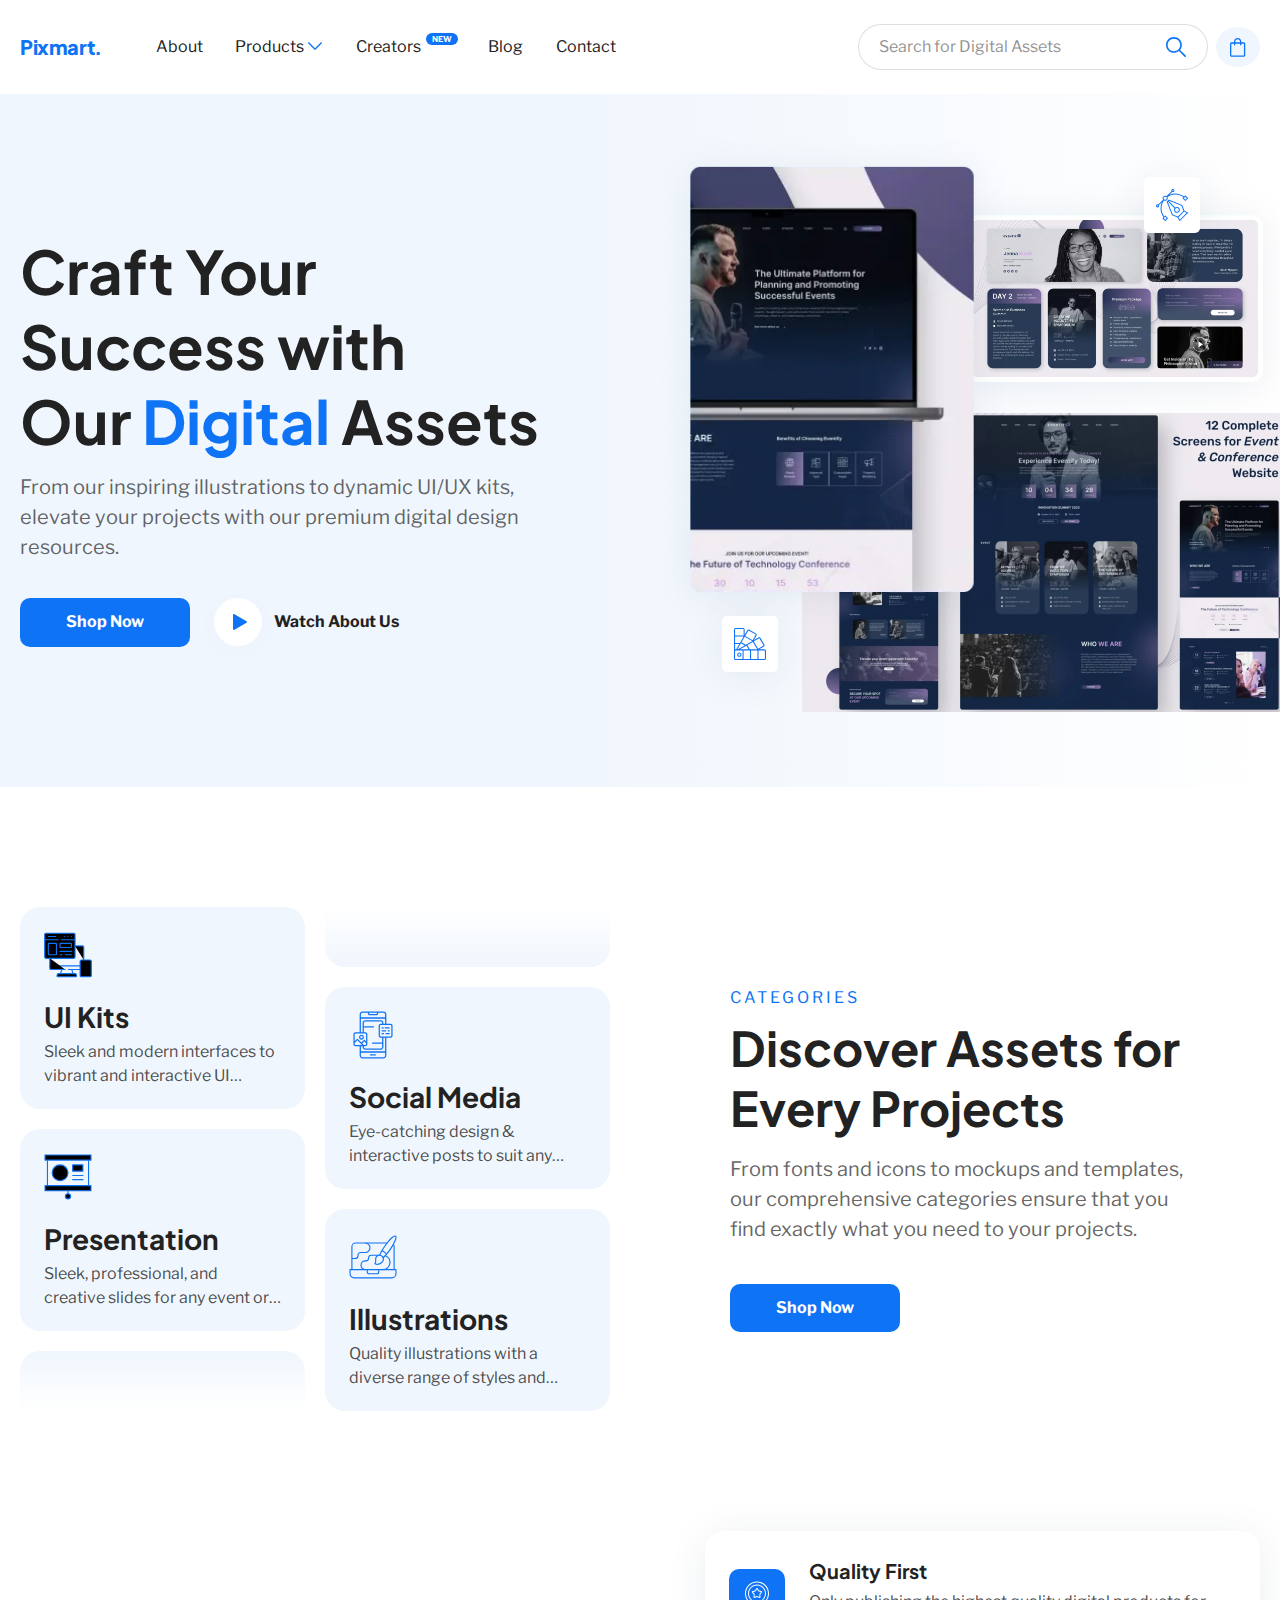
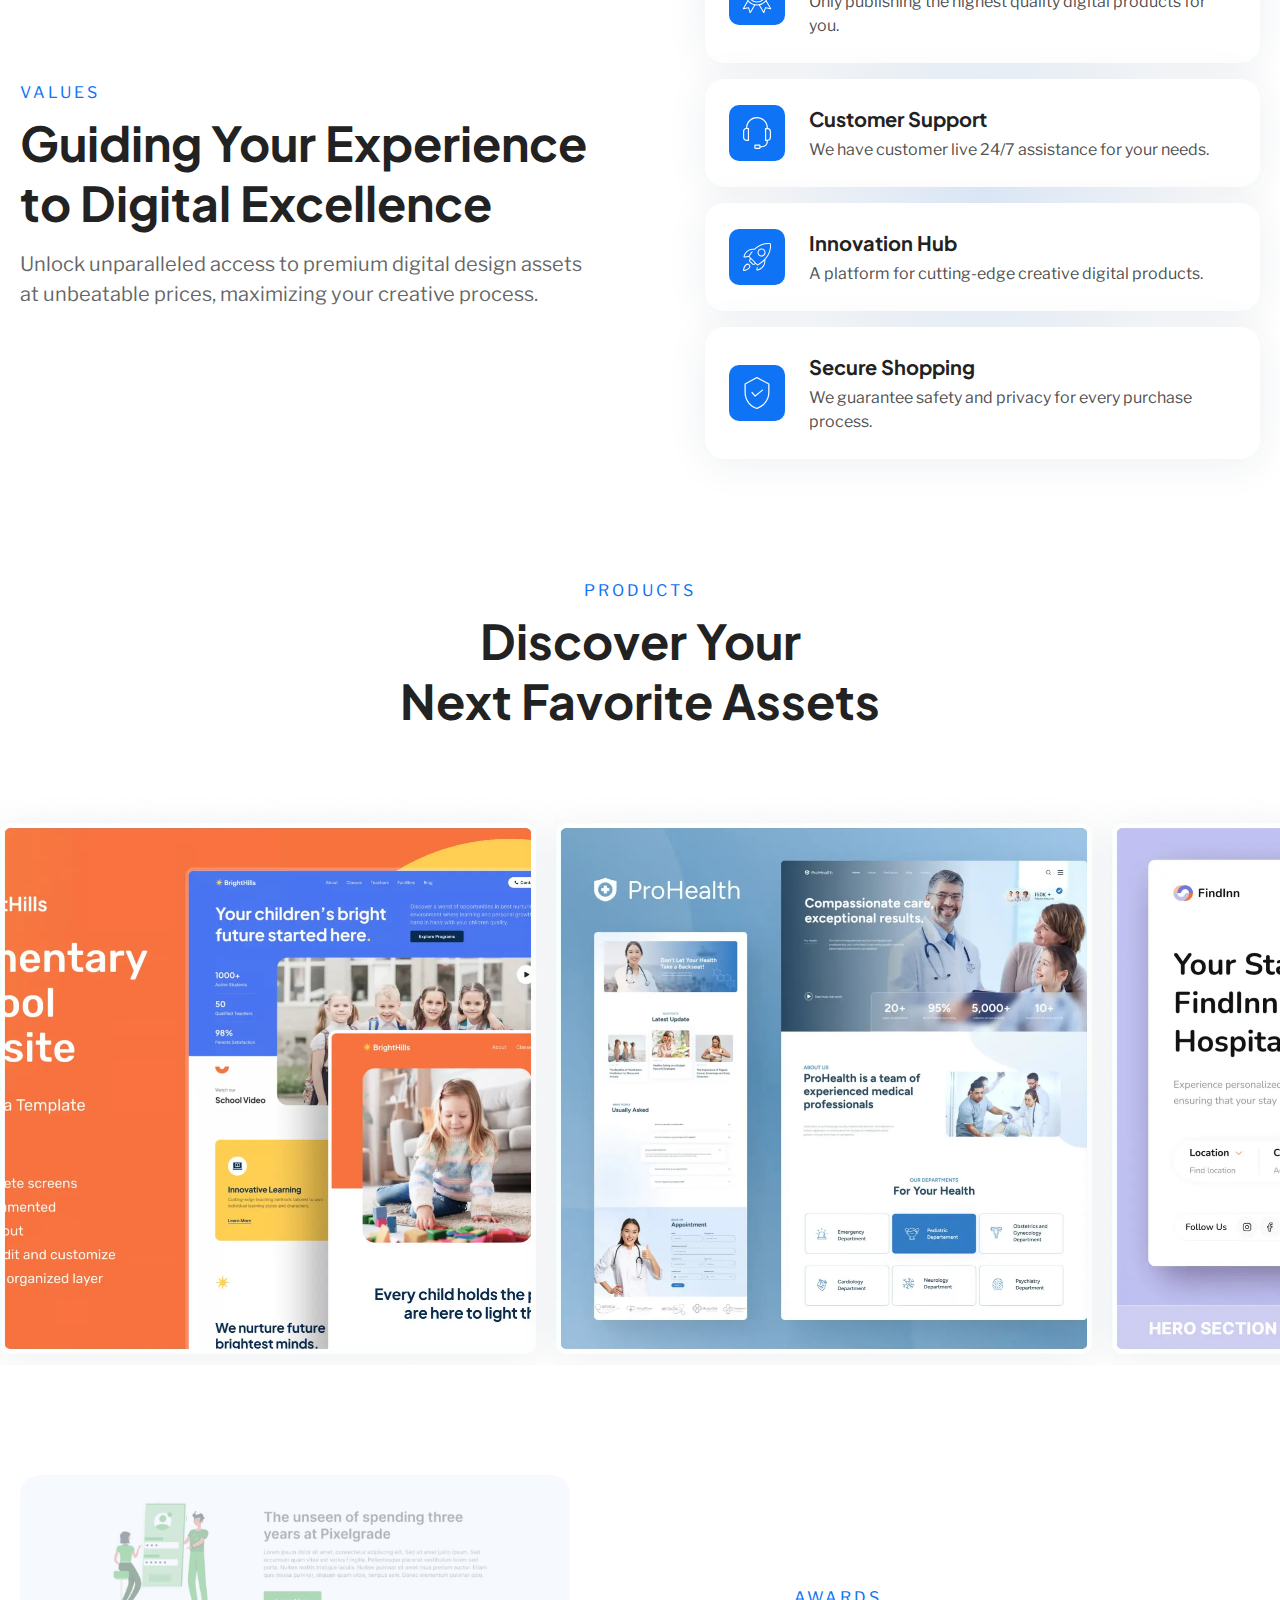
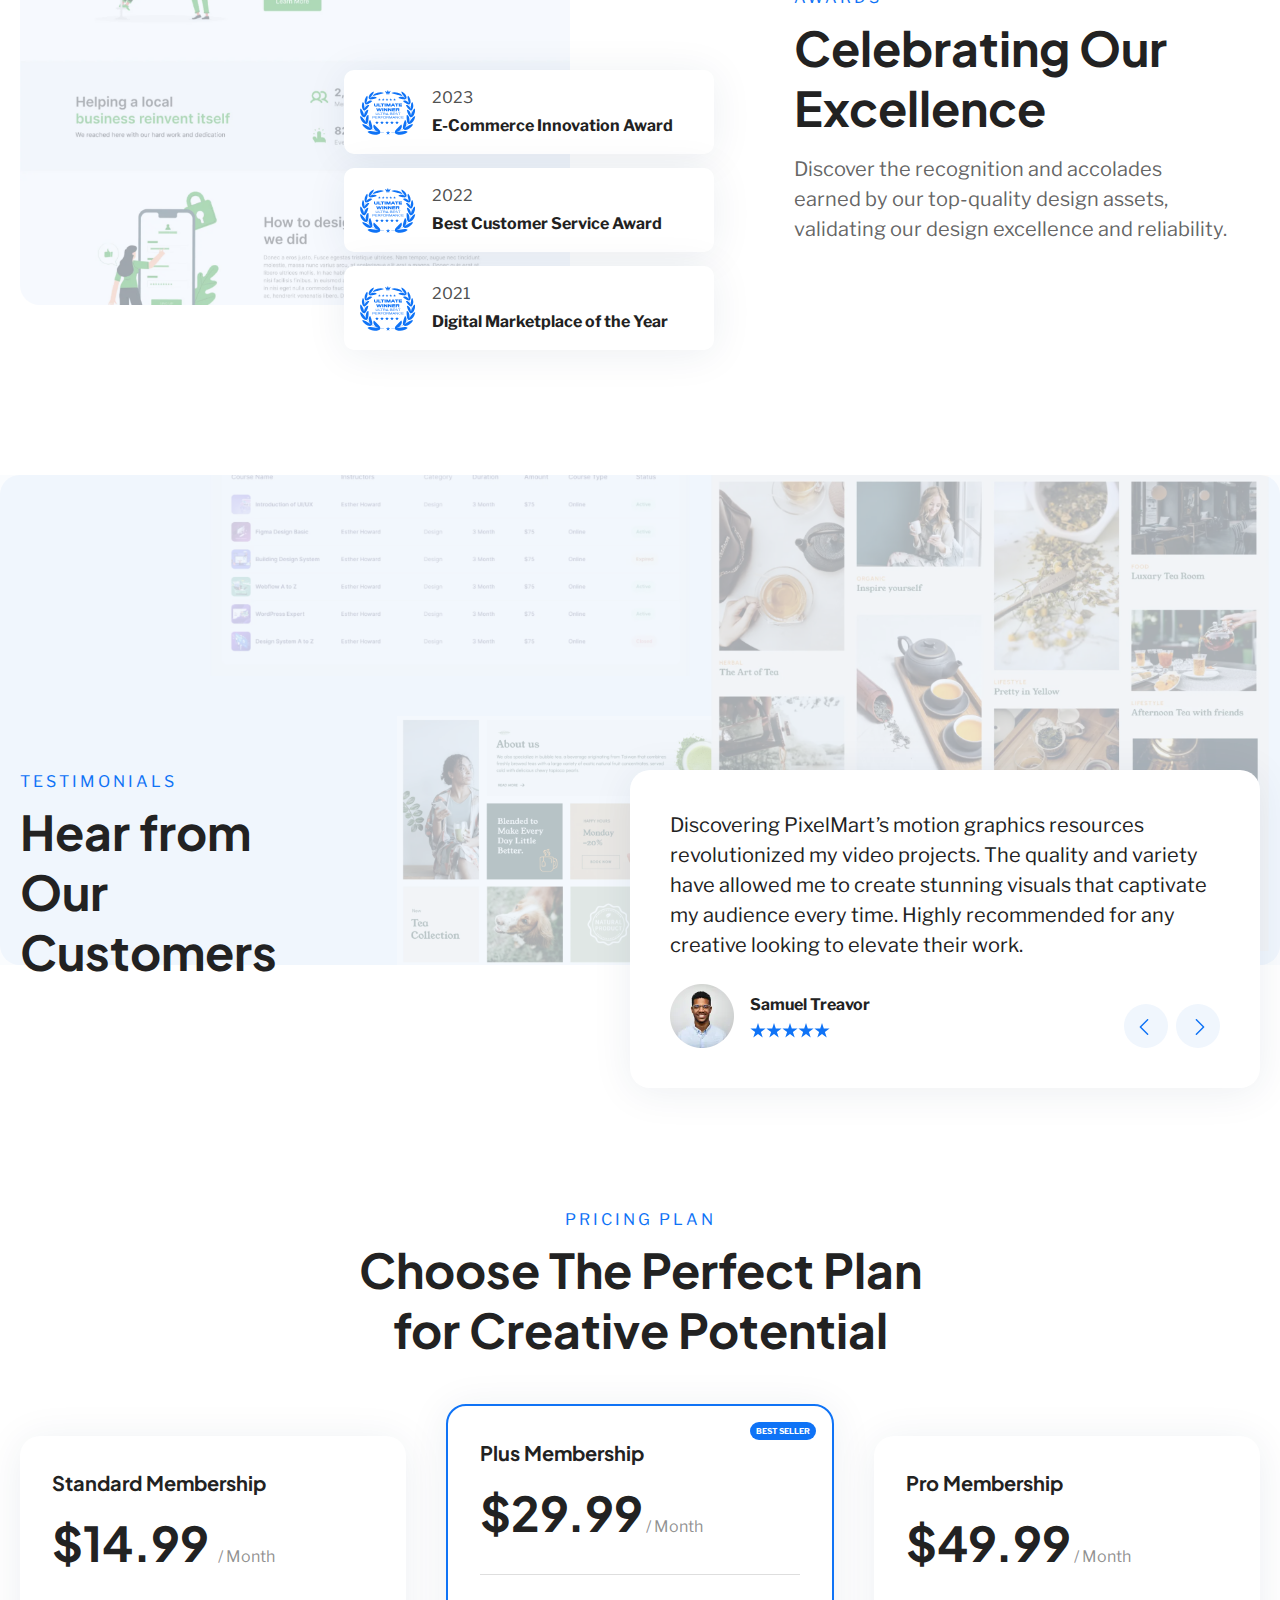
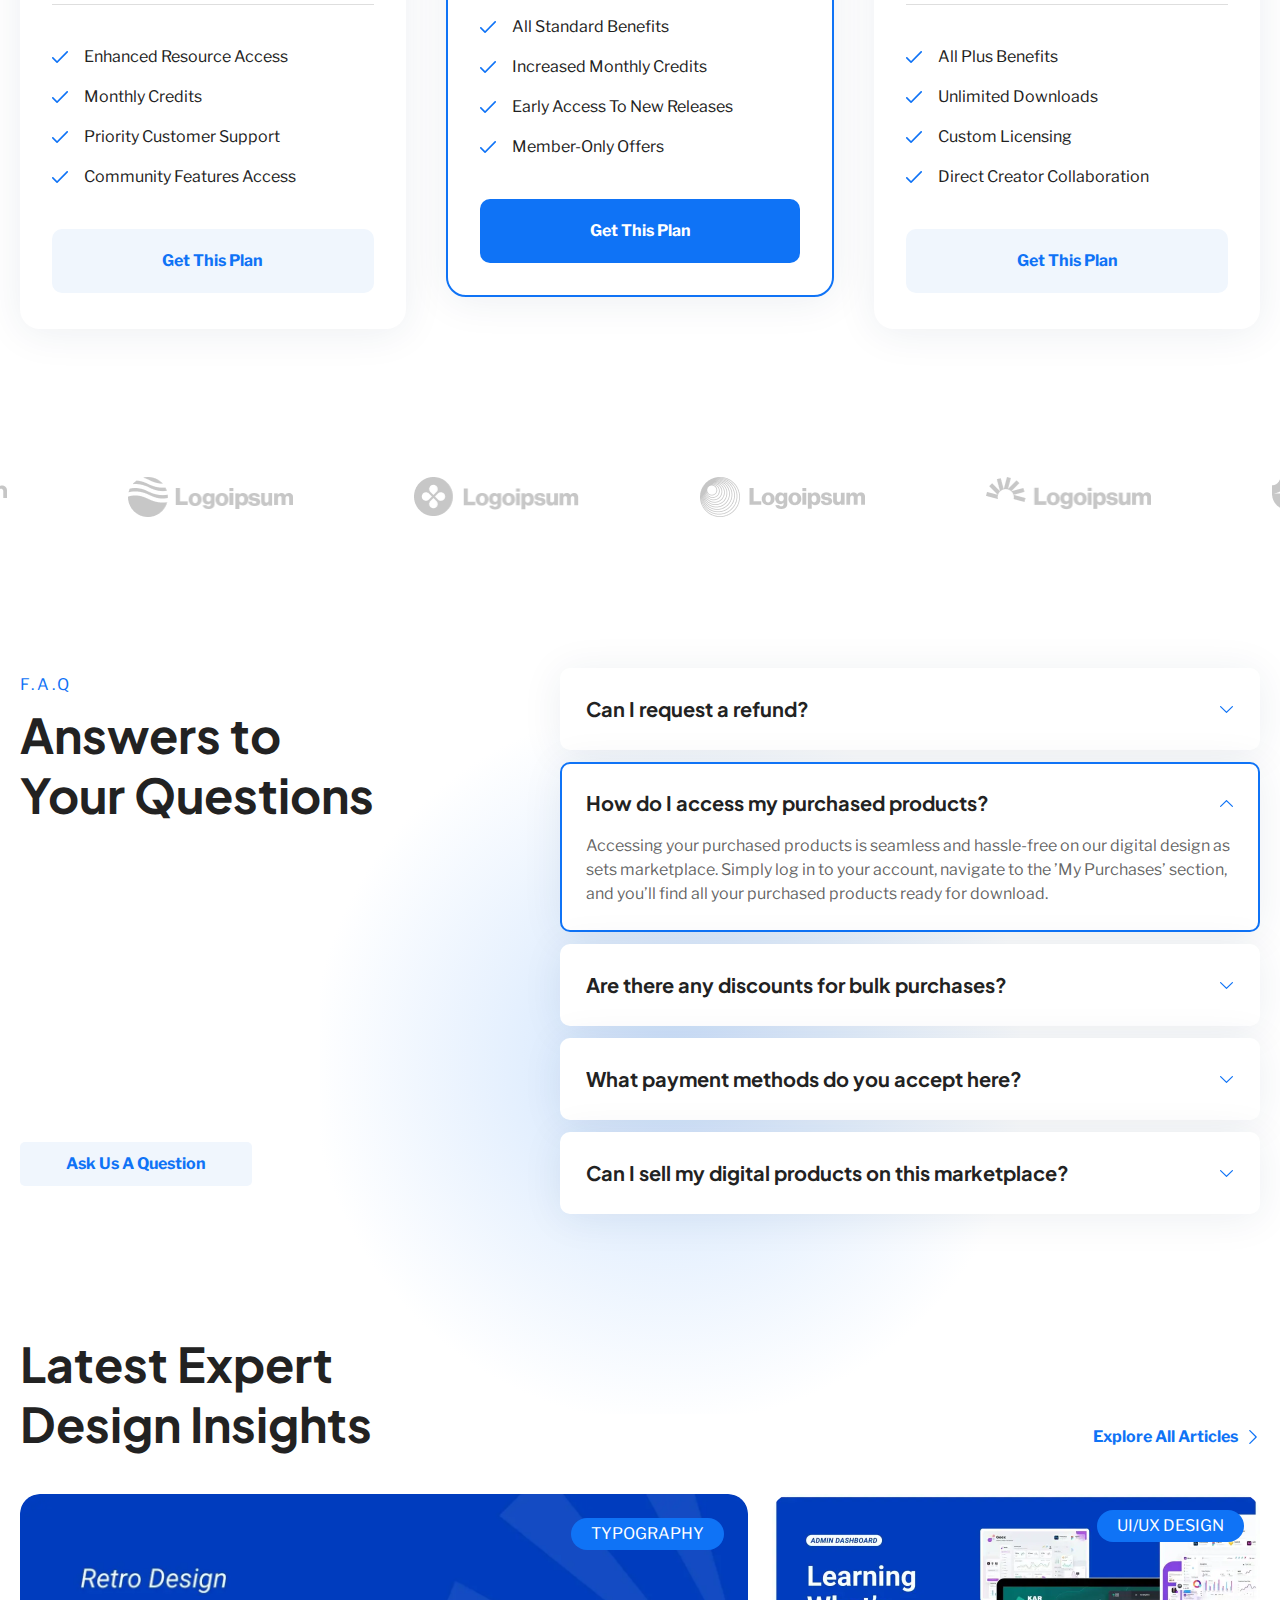
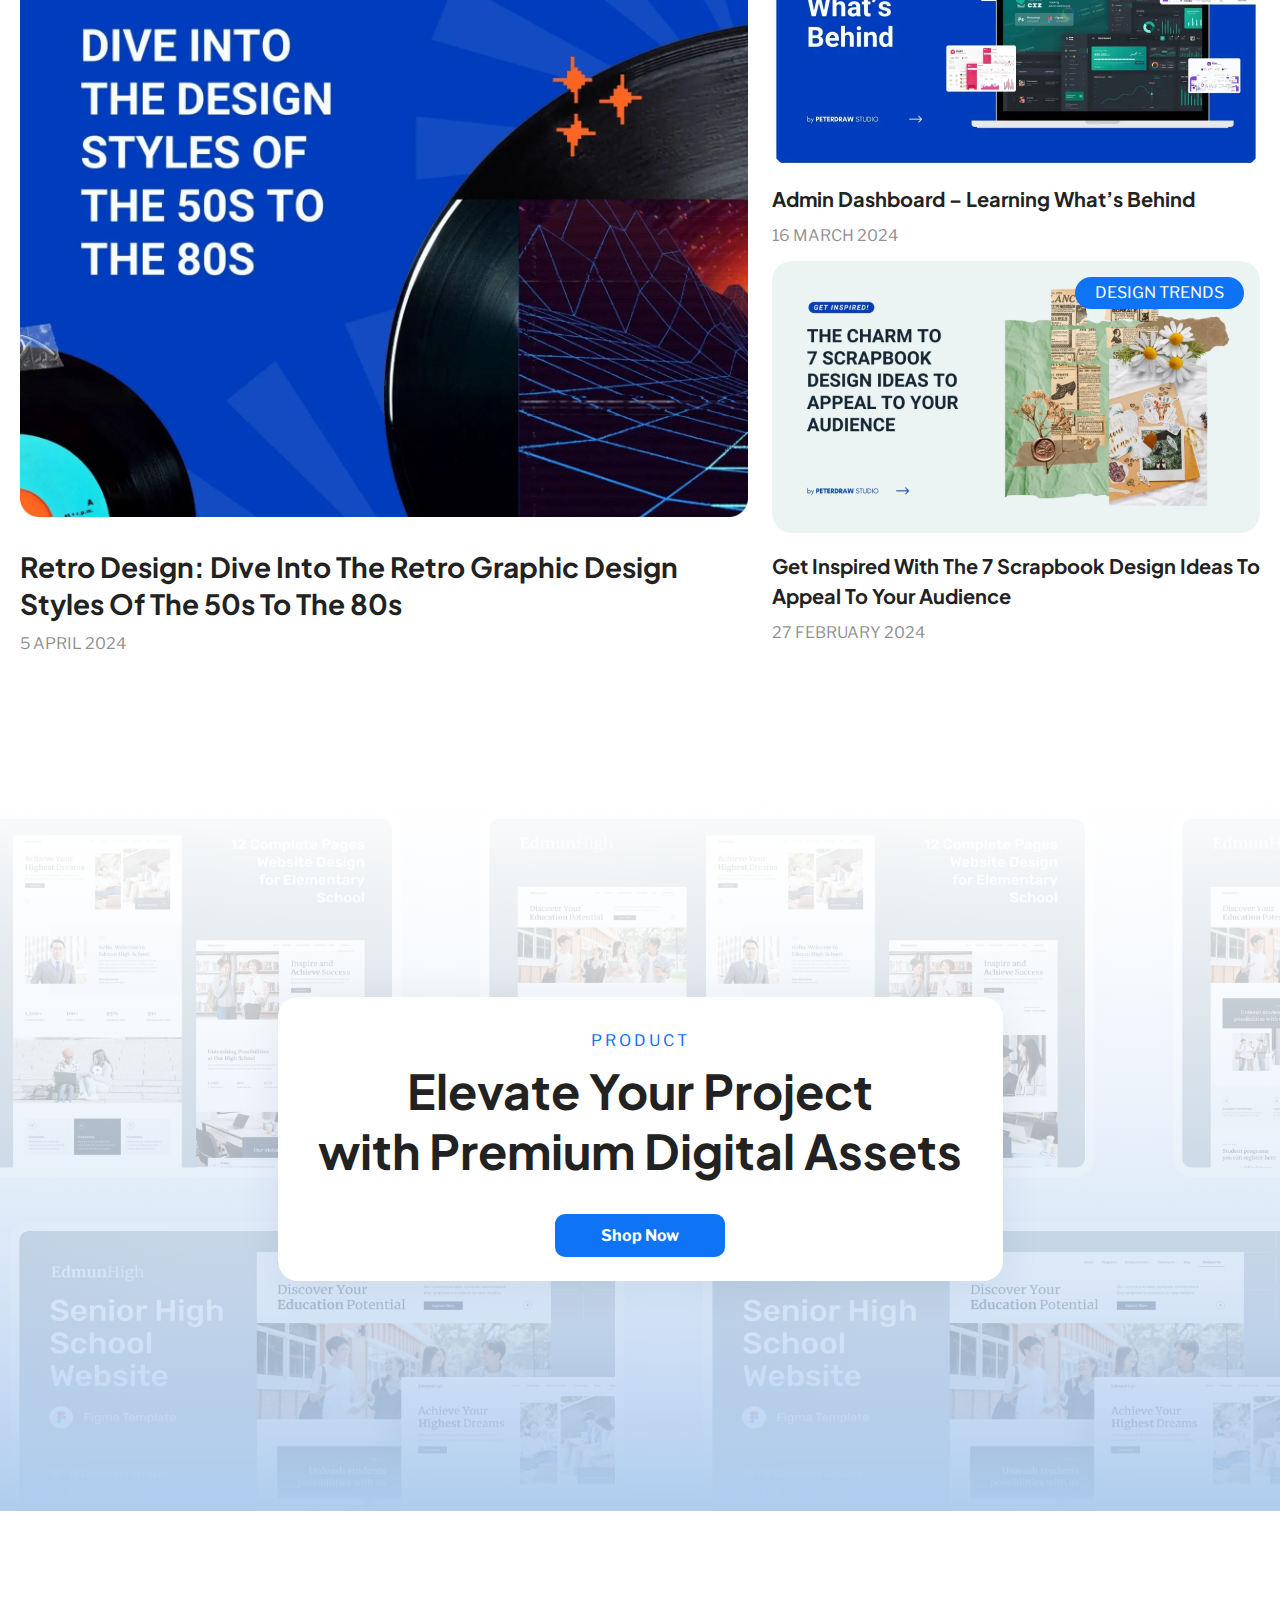
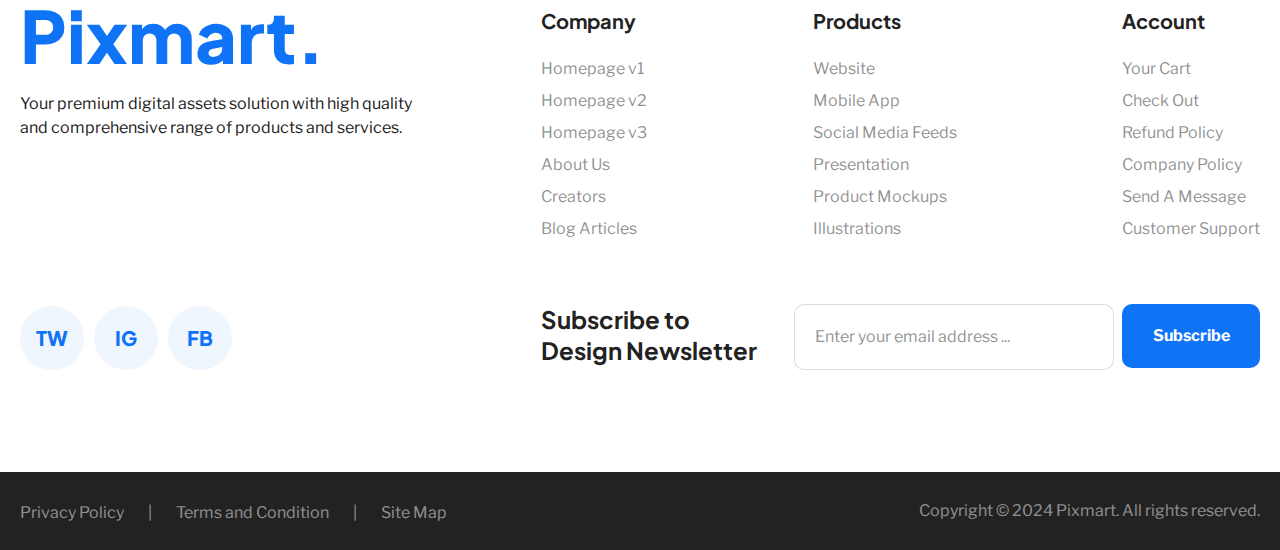
==== commit 5a6fccf3: "fix console error" ====
--- a/index.html
+++ b/index.html
@@ -42,10 +42,9 @@
     <link
       rel="stylesheet"
       type="text/css"
-      href="http://necolas.github.io/normalize.css"
+      href="https://necolas.github.io/normalize.css"
     />
-    <!-- <link rel="stylesheet" href="./css/style-minified.css" /> -->
-    <link rel="stylesheet" href="./css/style.css" />
+    <link rel="stylesheet" href="./css/style-minified.css" />
     <title>PixMart - Premium Digital Design Resources & E-Commerce</title>
   </head>
   <!-- Homepage v2 -->
--- a/css/style-minified.css
+++ b/css/style-minified.css
@@ -1 +1 @@
-:root{--font-header:"Plus Jakarta Sans", Arial, Helvetica, sans-serif;--font-paragraph:"Libre Franklin", Arial, Helvetica, sans-serif;--font-normal:400;--font-bold:700;--primary-font-size:16px;--secondary-font-size:20px;--primary-line-height:1.5;--primary-color:#222222;--secondary-color:#ffffff;--accent-color:#0f73f6;--state-change-color:#1166d4;--bg-color:#f0f6fd;--opacity-80:#222222cc;--opacity-70:#222222b3;--opacity-50:#22222280;--opacity-15:#22222226;--system-error-color:#ea4335;--system-confirmed-color:#21e786;--border-radius-s:10px;--border-radius-m:20px;--box-shadow-s:0 4px 40px 0 #1d395f05;--box-shadow-m:0 4px 40px 0 #1d395f14;--trasition-effect:0.3s ease-in-out}*{padding:0;margin:0}html{-webkit-box-sizing:border-box;-moz-box-sizing:border-box;box-sizing:border-box}*,*:before,*:after{-webkit-box-sizing:inherit;-moz-box-sizing:inherit;box-sizing:inherit}body{min-width:1280px;min-height:100vh;background-color:var(--secondary-color);font-family:var(--font-paragraph);font-weight:var(--font-normal);font-style:normal;font-size:var(--secondary-font-size);line-height:var(--primary-line-height);color:var(--primary-color)}button{cursor:pointer}img{max-width:100%;height:auto}ul{list-style:none}a{text-decoration:none}.container{max-width:1320px;width:100%;margin-inline:auto;padding-inline:20px}.visually-hidden{clip:rect(0 0 0 0);-webkit-clip-path:inset(50%);clip-path:inset(50%);height:1px;overflow:hidden;position:absolute;white-space:nowrap;width:1px}.franklin-normal-16{font-family:var(--font-paragraph);font-weight:var(--font-normal);font-size:var(--primary-font-size);line-height:var(--primary-line-height)}.franklin-bold-16{font-family:var(--font-paragraph);font-weight:var(--font-bold);font-size:var(--primary-font-size);line-height:var(--primary-line-height)}.jakarta-bold-20{font-family:var(--font-header);font-weight:var(--font-bold);font-size:var(--secondary-font-size);line-height:var(--primary-line-height)}.header{padding-block:24px;background-color:var(--secondary-color);position:sticky;top:0;left:0;z-index:2}.header-block{display:-webkit-box;display:-ms-flexbox;display:flex;-webkit-box-pack:center;-ms-flex-pack:center;justify-content:center;-webkit-box-align:center;-ms-flex-align:center;align-items:center;-webkit-column-gap:56px;-moz-column-gap:56px;column-gap:56px}.logo-header{display:block;font-family:var(--font-header);font-weight:800;font-size:var(--secondary-font-size);line-height:1.4;color:var(--accent-color);letter-spacing:-.4px;cursor:pointer;-webkit-transition:color var(--trasition-effect);-o-transition:color var(--trasition-effect);transition:color var(--trasition-effect)}.logo-header::first-letter{text-transform:capitalize}.logo-header:hover,.logo-header:active,.logo-header:focus{color:var(--state-change-color)}.navigation-block{width:100%;display:-webkit-box;display:-ms-flexbox;display:flex;-ms-flex-wrap:wrap;flex-wrap:wrap;gap:10px;-webkit-box-pack:justify;-ms-flex-pack:justify;justify-content:space-between;-webkit-box-align:center;-ms-flex-align:center;align-items:center}.nav-menu{display:-webkit-box;display:-ms-flexbox;display:flex;-ms-flex-wrap:wrap;flex-wrap:wrap;-webkit-column-gap:32px;-moz-column-gap:32px;column-gap:32px}.nav-menu-item{position:relative}.nav-menu-link{color:inherit;border-bottom:1px solid #fff0;white-space:nowrap;-webkit-transition:var(--trasition-effect);-o-transition:var(--trasition-effect);transition:var(--trasition-effect)}.nav-menu-link.active{font-weight:var(--font-bold);border-bottom:1px solid var(--primary-color)}.nav-menu-name{display:-webkit-inline-box;display:-ms-inline-flexbox;display:inline-flex;-webkit-box-orient:vertical;-webkit-box-direction:normal;-ms-flex-direction:column;flex-direction:column;-webkit-box-align:center;-ms-flex-align:center;align-items:center;text-transform:capitalize}.nav-menu-name::after{content:attr(data-text);font-weight:var(--font-bold);height:0;visibility:hidden;overflow:hidden;-webkit-user-select:none;-moz-user-select:none;-ms-user-select:none;user-select:none;pointer-events:none}.nav-menu-link:hover,.nav-menu-link:active,.nav-menu-link:focus{font-weight:var(--font-bold);border-bottom:1px solid var(--primary-color)}.dropdown-item{position:relative}.dropdown{cursor:pointer}.arrow-header{fill:var(--accent-color);margin-bottom:2px;-webkit-transition:rotate var(--trasition-effect);-o-transition:rotate var(--trasition-effect);transition:rotate var(--trasition-effect)}.dropdown:hover .arrow-header,.dropdown:active .arrow-header,.dropdown:focus .arrow-header{rotate:x 180deg}.dropdown-block{display:none;position:absolute;left:0;top:100%}.dropdown-content{width:-webkit-max-content;width:-moz-max-content;width:max-content;position:relative;margin-top:12px;padding:20px 60px 20px 20px;background-color:var(--secondary-color);-webkit-box-shadow:var(--box-shadow-m);box-shadow:var(--box-shadow-m);border-radius:var(--border-radius-s);z-index:1}.dropdown-content::before{content:"";position:absolute;top:-20px;left:12px;border:10px solid #fff0;border-bottom-color:var(--secondary-color)}.dropdown-item:hover .dropdown-block{display:block}.dropdown-content-item:not(:last-child){margin-bottom:14px}.dropdown-content-link{color:var(--opacity-80);text-transform:capitalize;-webkit-transition:border var(--trasition-effect);-o-transition:border var(--trasition-effect);transition:border var(--trasition-effect)}.dropdown-content-link:hover,.dropdown-content-link:active,.dropdown-content-link:focus{border-bottom:1px solid var(--opacity-80)}.label-header{padding:1px 6px;background-color:var(--accent-color);border-radius:var(--border-radius-s);font-weight:var(--font-bold);font-size:8px;line-height:1.25;color:var(--secondary-color);position:relative;top:-2px}.search-bar{display:-webkit-box;display:-ms-flexbox;display:flex;-webkit-box-align:center;-ms-flex-align:center;align-items:center;-webkit-column-gap:8px;-moz-column-gap:8px;column-gap:8px}.search-form{width:350px;display:-webkit-box;display:-ms-flexbox;display:flex;-webkit-box-pack:justify;-ms-flex-pack:justify;justify-content:space-between;-webkit-box-align:center;-ms-flex-align:center;align-items:center;position:relative}.search-input{width:100%;padding:10px 20px;color:var(--primary-color);border:1px solid var(--opacity-15);border-radius:25px;-webkit-transition:border var(--trasition-effect);-o-transition:border var(--trasition-effect);transition:border var(--trasition-effect)}.search-input:hover,.search-input:focus{outline:none;border:1px solid var(--accent-color)}.search-input::-webkit-search-cancel-button{padding-right:30px;margin-left:10px}.search-input::-webkit-input-placeholder{font-family:var(--font-paragraph);font-weight:var(--font-normal);font-size:var(--primary-font-size);line-height:var(--primary-line-height);color:var(--opacity-50)}.search-input::-moz-placeholder{font-family:var(--font-paragraph);font-weight:var(--font-normal);font-size:var(--primary-font-size);line-height:var(--primary-line-height);color:var(--opacity-50)}.search-input:-ms-input-placeholder{font-family:var(--font-paragraph);font-weight:var(--font-normal);font-size:var(--primary-font-size);line-height:var(--primary-line-height);color:var(--opacity-50)}.search-input::-ms-input-placeholder{font-family:var(--font-paragraph);font-weight:var(--font-normal);font-size:var(--primary-font-size);line-height:var(--primary-line-height);color:var(--opacity-50)}.search-input::placeholder{font-family:var(--font-paragraph);font-weight:var(--font-normal);font-size:var(--primary-font-size);line-height:var(--primary-line-height);color:var(--opacity-50)}.btn-search{padding:2px;display:block;border:none;background-color:#fff0;position:absolute;right:20px}.btn-search:hover .icon-search,.btn-search:active .icon-search,.btn-search:focus .icon-search{fill:var(--state-change-color)}.icon-search{fill:var(--accent-color);vertical-align:middle;-webkit-transition:fill var(--trasition-effect);-o-transition:fill var(--trasition-effect);transition:fill var(--trasition-effect)}.btn-cart{text-align:center;padding:5px 10px;background-color:var(--bg-color);border-radius:50%;-webkit-transition:background var(--trasition-effect);-o-transition:background var(--trasition-effect);transition:background var(--trasition-effect)}.cart-icon-header{fill:var(--accent-color);vertical-align:text-top;-webkit-transition:fill var(--trasition-effect);-o-transition:fill var(--trasition-effect);transition:fill var(--trasition-effect)}.btn-cart:hover,.btn-cart:active,.btn-cart:focus{background-color:var(--accent-color)}.btn-cart:hover .cart-icon-header,.btn-cart:active .cart-icon-header,.btn-cart:focus .cart-icon-header{fill:var(--secondary-color)}.main{display:-ms-grid;display:grid;row-gap:120px}.hero{background-image:-webkit-gradient(linear,left top,right top,color-stop(44%,#f0f6fd),to(#ffffff));background-image:-o-linear-gradient(left,#f0f6fd 44%,#ffffff 100%);background-image:linear-gradient(90deg,#f0f6fd 44%,#ffffff 100%);background-color:var(--secondary-color)}.hero-section{padding-block:75px;display:-webkit-box;display:-ms-flexbox;display:flex;-webkit-box-pack:justify;-ms-flex-pack:justify;justify-content:space-between;-webkit-box-align:center;-ms-flex-align:center;align-items:center;-webkit-column-gap:110px;-moz-column-gap:110px;column-gap:110px}.hero-content{max-width:562px}.section-header{font-family:var(--font-header);font-weight:var(--font-bold);font-size:60px;line-height:1.2;display:-webkit-box;-webkit-box-orient:vertical;-webkit-line-clamp:3;overflow:hidden}.header-line{display:block}.accent-header{color:var(--accent-color)}.hero-text{margin-block:16px 36px;color:var(--opacity-70)}.hero-text::first-letter{text-transform:capitalize}.btns-header{display:-webkit-box;display:-ms-flexbox;display:flex;-webkit-column-gap:24px;-moz-column-gap:24px;column-gap:24px}.btn-shop{max-width:170px;text-wrap:wrap;padding:12px 46px;border-radius:var(--border-radius-s);background-color:var(--accent-color);color:var(--secondary-color);text-transform:capitalize;-webkit-transition:background var(--trasition-effect);-o-transition:background var(--trasition-effect);transition:background var(--trasition-effect)}.btn-shop:hover,.btn-shop:active,.btn-shop:focus{background-color:var(--state-change-color)}.btn-explore{display:-webkit-inline-box;display:-ms-inline-flexbox;display:inline-flex;-webkit-box-align:center;-ms-flex-align:center;align-items:center;-webkit-column-gap:12px;-moz-column-gap:12px;column-gap:12px;color:var(--primary-color);text-transform:capitalize;border-bottom:1px solid #fff0}.icon-play{display:-webkit-inline-box;display:-ms-inline-flexbox;display:inline-flex;padding:16px 14px 16px 18px;background-color:var(--secondary-color);border-radius:25px;-webkit-box-shadow:var(--box-shadow-s);box-shadow:var(--box-shadow-s)}.icon-play-img{fill:var(--accent-color)}.btn-explore-text{border-bottom:1px solid #fff0;-webkit-transition:border var(--trasition-effect);-o-transition:border var(--trasition-effect);transition:border var(--trasition-effect)}.btn-explore:hover .btn-explore-text,.btn-explore:active .btn-explore-text,.btn-explore:focus .btn-explore-text{border-bottom:1px solid var(--primary-color)}.hero-images{position:relative;overflow:hidden}.hero-images::before{content:"";display:block;padding:10px;width:56px;height:56px;background-image:url(../img/icons/icon-shapes.svg);background-repeat:no-repeat;background-size:34px;background-position:center;background-color:var(--secondary-color);border-radius:5px;position:absolute;top:8px;right:60px;z-index:1;-webkit-box-shadow:var(--box-shadow-m);box-shadow:var(--box-shadow-m)}.hero-images::after{content:"";display:block;padding:10px;width:56px;height:56px;background-image:url(../img/icons/icon-palettes.svg);background-repeat:no-repeat;background-size:32px;background-position:center;background-color:var(--secondary-color);border-radius:5px;position:absolute;bottom:40px;left:30px;z-index:1;-webkit-box-shadow:var(--box-shadow-m);box-shadow:var(--box-shadow-m)}.hero-img-woman{display:block;margin:38px 0 10px auto;-webkit-transform:scale(1.3);-ms-transform:scale(1.3);transform:scale(1.3);border-radius:var(--border-radius-s)}.hero-img-website{display:block;margin-left:110px}.hero-img-laptop{position:absolute;-webkit-transform:scale(1.3);-ms-transform:scale(1.3);transform:scale(1.3);top:25px;left:0;border-radius:var(--border-radius-s)}.categories{display:-webkit-box;display:-ms-flexbox;display:flex;-webkit-box-orient:horizontal;-webkit-box-direction:reverse;-ms-flex-direction:row-reverse;flex-direction:row-reverse;-webkit-box-pack:center;-ms-flex-pack:center;justify-content:center;-webkit-box-align:center;-ms-flex-align:center;align-items:center;-webkit-column-gap:120px;-moz-column-gap:120px;column-gap:120px}.categories-content{max-width:530px;width:100%}.section-name{margin-bottom:12px;color:var(--accent-color);letter-spacing:3px;text-transform:uppercase;display:-webkit-box;-webkit-box-orient:vertical;-webkit-line-clamp:1;overflow:hidden}.section-title{font-family:var(--font-header);font-weight:var(--font-bold);font-size:48px;line-height:1.2;color:var(--primary-color);display:-webkit-box;-webkit-box-orient:vertical;-webkit-line-clamp:3;overflow:hidden}.section-description{margin-top:16px;color:var(--opacity-70);display:-webkit-box;-webkit-box-orient:vertical;-webkit-line-clamp:6;overflow:hidden}.section-description::first-letter{text-transform:capitalize}.section-button{display:block;margin-top:40px}.category-card-list{max-width:630px;max-height:550px;overflow:hidden;display:-ms-grid;display:grid;-ms-grid-columns:fit-content(305px) 20px fit-content(305px);grid-template-columns:repeat(2,fit-content(305px));-ms-grid-rows:60px 20px 122px 20px 60px 20px 122px 20px 60px;grid-template-rows:repeat(2,60px 122px) 60px;gap:20px}.category-card{max-width:305px;padding:24px;background-color:var(--bg-color);border-radius:var(--border-radius-m);-webkit-transition:all var(--trasition-effect);-o-transition:all var(--trasition-effect);transition:all var(--trasition-effect)}.card-uikits{-ms-grid-column:1;-ms-grid-column-span:1;grid-column:1/2;-ms-grid-row:1;-ms-grid-row-span:2;grid-row:1/3}.card-presentation{-ms-grid-column:1;-ms-grid-column-span:1;grid-column:1/2;-ms-grid-row:3;-ms-grid-row-span:2;grid-row:3/5}.card-bottom{-ms-grid-column:1;-ms-grid-column-span:1;grid-column:1/2;-ms-grid-row:5;-ms-grid-row-span:1;grid-row:5/6;border-radius:20px 20px 0 0;background:-webkit-gradient(linear,left top,left bottom,color-stop(.2%,#f0f6fd),to(#ffffff00));background:-o-linear-gradient(top,#f0f6fd .2%,#ffffff00 100%);background:linear-gradient(to bottom,#f0f6fd .2%,#ffffff00 100%)}.card-top{-ms-grid-column:2;-ms-grid-column-span:1;grid-column:2/3;-ms-grid-row:1;-ms-grid-row-span:1;grid-row:1/2;border-radius:0 0 20px 20px;background:-webkit-gradient(linear,left bottom,left top,color-stop(.2%,#f0f6fd),to(#ffffff00));background:-o-linear-gradient(bottom,#f0f6fd .2%,#ffffff00 100%);background:linear-gradient(to top,#f0f6fd .2%,#ffffff00 100%)}.card-illustration{-ms-grid-column:2;-ms-grid-column-span:1;grid-column:2/3;-ms-grid-row:4;-ms-grid-row-span:2;grid-row:4/6}.card-media{-ms-grid-column:2;-ms-grid-column-span:1;grid-column:2/3;-ms-grid-row:2;-ms-grid-row-span:2;grid-row:2/4}.card-bottom *,.card-top *{visibility:hidden}.category-card-title{margin-block:16px 4px;font-family:var(--font-header);font-weight:var(--font-bold);font-size:28px;line-height:1.4;text-transform:capitalize;overflow:hidden;white-space:nowrap;-o-text-overflow:ellipsis;text-overflow:ellipsis}.category-card-text{color:var(--opacity-80);-webkit-transition:color var(--trasition-effect);-o-transition:color var(--trasition-effect);transition:color var(--trasition-effect);display:-webkit-box;-webkit-box-orient:vertical;-webkit-line-clamp:2;overflow-y:hidden}.category-card-text::first-letter{text-transform:capitalize}.icon-cat-uikits,.icon-cat-presentation,.icon-cat-illustration{stroke:var(--accent-color);-webkit-transition:stroke var(--trasition-effect);-o-transition:stroke var(--trasition-effect);transition:stroke var(--trasition-effect)}.icon-cat-media{fill:var(--accent-color);-webkit-transition:fill var(--trasition-effect);-o-transition:fill var(--trasition-effect);transition:fill var(--trasition-effect)}.category-card:hover{background-color:var(--accent-color);color:var(--secondary-color)}.category-card:hover .category-card-text{color:var(--secondary-color)}.category-card:hover .icon-cat-uikits,.category-card:hover .icon-cat-presentation,.category-card:hover .icon-cat-illustration{stroke:var(--secondary-color)}.category-card:hover .icon-cat-media{fill:var(--secondary-color)}.values{display:-webkit-box;display:-ms-flexbox;display:flex;-webkit-column-gap:115px;-moz-column-gap:115px;column-gap:115px;-webkit-box-align:center;-ms-flex-align:center;align-items:center}.values-section{max-width:570px}.values-card-list{max-width:594px;display:-ms-grid;display:grid;row-gap:16px;background-image:-o-radial-gradient(center,circle 220px,#1076f61a,#ffffff 100%);background-image:radial-gradient(circle 220px at center,#1076f61a,#ffffff 100%);background-color:var(--secondary-color);background-repeat:no-repeat;background-position:center}.values-card{display:-webkit-box;display:-ms-flexbox;display:flex;-webkit-box-align:center;-ms-flex-align:center;align-items:center;gap:24px;padding:25px 24px;border-radius:var(--border-radius-m);-webkit-box-shadow:var(--box-shadow-m);box-shadow:var(--box-shadow-m);background-color:var(--secondary-color)}.values-card-icon{display:-webkit-inline-box;display:-ms-inline-flexbox;display:inline-flex;max-width:56px;padding:12px;background-color:var(--accent-color);border-radius:var(--border-radius-s)}.values-card-content :first-child{margin-bottom:4px}.card-title-overflow{display:-webkit-box;-webkit-box-orient:vertical;-webkit-line-clamp:1;overflow:hidden}.values-card-content :last-child{color:var(--opacity-80)}.products{text-align:center}.products-images{margin:0 auto;margin-top:48px;padding-top:48px;display:-webkit-box;display:-ms-flexbox;display:flex;overflow-x:auto;white-space:nowrap;scrollbar-width:none}.products-images-item{display:block;border-radius:var(--border-radius-s);cursor:pointer;-webkit-transition:-webkit-transform var(--trasition-effect);transition:-webkit-transform var(--trasition-effect);-o-transition:transform var(--trasition-effect);transition:transform var(--trasition-effect);transition:transform var(--trasition-effect),-webkit-transform var(--trasition-effect)}.products-images-item:hover{-webkit-transform:translateY(-48px);-ms-transform:translateY(-48px);transform:translateY(-48px)}.awards{padding-block:100px;display:-webkit-box;display:-ms-flexbox;display:flex;-webkit-box-orient:horizontal;-webkit-box-direction:reverse;-ms-flex-direction:row-reverse;flex-direction:row-reverse;-webkit-column-gap:80px;-moz-column-gap:80px;column-gap:80px;-webkit-box-align:center;-ms-flex-align:center;align-items:center;position:relative}.awards::after{content:"";width:550px;height:430px;position:absolute;top:0;left:20px;z-index:-1;border-radius:var(--border-radius-m);background-image:url(../img/img-backgounds/awards-bg.webp);background-color:var(--bg-color);background-repeat:no-repeat;background-size:cover}.awards-content{max-width:466px}.awards-card-list{max-width:370px;width:100%;display:-ms-grid;display:grid;row-gap:10px;position:relative;bottom:-95px}.awards-card{display:-webkit-box;display:-ms-flexbox;display:flex;-webkit-column-gap:16px;-moz-column-gap:16px;column-gap:16px;-webkit-box-align:center;-ms-flex-align:center;align-items:center;padding:16px;-webkit-box-shadow:var(--box-shadow-m);box-shadow:var(--box-shadow-m);background-color:var(--secondary-color);border-radius:var(--border-radius-s)}.awards-card::before{content:url(../img/icons/icon-reward.svg);display:-webkit-box;display:-ms-flexbox;display:flex;-webkit-box-align:end;-ms-flex-align:end;align-items:flex-end;width:56px;height:56px}.awards-card-content :first-child{color:var(--opacity-80)}.awards-card-content :last-child{font-weight:var(--font-bold);margin-top:4px}.testimonials{padding-bottom:120px;position:relative}.testimonials-bg{border-radius:var(--border-radius-m);background:var(--bg-color);padding:0}.testimonials-bg::before{content:"";height:490px;display:block;background-image:url(../img/img-backgounds/img-testimonials/testimonials1.webp),url(../img/img-backgounds/img-testimonials/testimonials2.webp),url(../img/img-backgounds/img-testimonials/testimonials3.webp);background-size:500px,580px,350px;background-position:top -480px left 200px,top right,bottom left 400px;background-color:var(--bg-color);background-repeat:no-repeat;opacity:30%}.testimonials-wrapper{display:-webkit-box;display:-ms-flexbox;display:flex;-webkit-box-pack:center;-ms-flex-pack:center;justify-content:center;gap:300px;position:absolute;left:50%;bottom:0;-webkit-transform:translate(-50%);-ms-transform:translate(-50%);transform:translate(-50%)}.testimonials-card{max-width:630px;padding:40px;background-color:var(--secondary-color);border-radius:var(--border-radius-m);-webkit-box-shadow:var(--box-shadow-m);box-shadow:var(--box-shadow-m)}.testimonials-card-text{margin-bottom:24px;display:-webkit-box;-webkit-box-orient:vertical;-webkit-line-clamp:10;overflow:hidden}.testimonials-card-details{display:-webkit-box;display:-ms-flexbox;display:flex;-webkit-box-align:end;-ms-flex-align:end;align-items:flex-end}.testimonials-card-name{display:-webkit-box;display:-ms-flexbox;display:flex;-webkit-box-align:center;-ms-flex-align:center;align-items:center;-webkit-column-gap:16px;-moz-column-gap:16px;column-gap:16px}.testimonials-card-title{display:-webkit-box;-webkit-box-orient:vertical;-webkit-line-clamp:1;overflow:hidden}.testimonials-rating::after{content:"";display:block;margin-top:6px;max-width:80px;height:16px;-webkit-mask-image:url(../img/icons/icon-star.svg);mask-image:url(../img/icons/icon-star.svg);background-color:var(--accent-color);-webkit-mask-size:16px;mask-size:16px;-webkit-mask-repeat:repeat-x;mask-repeat:repeat-x}.testimonials-btn-group{margin-left:auto;display:-webkit-box;display:-ms-flexbox;display:flex;-webkit-box-align:center;-ms-flex-align:center;align-items:center;-webkit-column-gap:8px;-moz-column-gap:8px;column-gap:8px}.btn-arrow{padding:10px;width:44px;height:44px;border-radius:50%;border:none;background-color:var(--bg-color);fill:var(--accent-color);cursor:pointer;-webkit-transition:all var(--trasition-effect);-o-transition:all var(--trasition-effect);transition:all var(--trasition-effect)}.arrow-less{margin-top:4px;margin-right:4px;rotate:90deg}.arrow-greater{margin-top:4px;margin-left:4px;rotate:-90deg}.btn-arrow:hover,.btn-arrow:active,.btn-arrow:focus{fill:var(--secondary-color);background-color:var(--accent-color)}.pricing .section-name,.pricing .section-title{text-align:center;margin-inline:auto;max-width:566px}.membership-plan-list{margin-top:48px;padding-top:32px;display:-webkit-box;display:-ms-flexbox;display:flex;-webkit-box-pack:justify;-ms-flex-pack:justify;justify-content:space-between;-webkit-column-gap:40px;-moz-column-gap:40px;column-gap:40px}.membership-plan-item{max-width:400px;width:100%}.membership-plan{padding:32px;border-radius:var(--border-radius-m);-webkit-box-shadow:var(--box-shadow-m);box-shadow:var(--box-shadow-m)}.membership-plan-title{margin-bottom:16px;text-transform:capitalize}.membership-plan-price{margin-bottom:32px;color:var(--opacity-50);text-align:left}.membership-plan-number{font-family:var(--font-header);font-weight:var(--font-bold);font-size:48px;line-height:1.2;color:var(--primary-color);overflow:hidden;text-wrap:wrap;word-break:break-all}.plan-details-list{padding:40px 32px;border-top:1px solid var(--opacity-15)}.plan-details-item{position:relative;text-transform:capitalize}.plan-details-item:not(:last-child){margin-bottom:16px}.plan-details-item::before{content:"";display:inline-block;width:16px;height:16px;-webkit-mask-image:url(../img/icons/icon-checked-m.svg);mask-image:url(../img/icons/icon-checked-m.svg);-webkit-mask-repeat:no-repeat;mask-repeat:no-repeat;background-color:var(--accent-color);-webkit-mask-size:16px;mask-size:16px;position:absolute;left:-32px;top:15%}.btn-member{display:block;width:100%;padding:20px 46px;border:none;background-color:var(--bg-color);border-radius:var(--border-radius-s);text-align:center;color:var(--accent-color);-webkit-transition:var(--trasition-effect);-o-transition:var(--trasition-effect);transition:var(--trasition-effect)}.btn-member:hover,.btn-member:active,.btn-member:focus{background-color:var(--accent-color);color:var(--secondary-color)}.label-bestseller{padding:4px 6px;background-color:var(--accent-color);border-radius:var(--border-radius-s);text-transform:uppercase;font-weight:var(--font-bold);font-size:8px;line-height:1.25;color:var(--secondary-color);position:absolute;top:16px;right:16px}.bestseller{border:2px solid var(--accent-color);translate:0 -32px}.bestseller .btn-member{background-color:var(--accent-color);color:var(--secondary-color);-webkit-transition:var(--trasition-effect);-o-transition:var(--trasition-effect);transition:var(--trasition-effect)}.bestseller .btn-member:hover,.bestseller .btn-member:active,.bestseller .btn-member:focus{background-color:var(--state-change-color)}.brands{padding-block:28px;display:-webkit-box;display:-ms-flexbox;display:flex;-webkit-column-gap:120px;-moz-column-gap:120px;column-gap:120px;overflow-x:auto;white-space:nowrap;-webkit-box-pack:justify;-ms-flex-pack:justify;justify-content:space-between;scrollbar-width:none}.brands-item{max-width:166px}.brands-item-img{opacity:25%}.faqs{display:-webkit-box;display:-ms-flexbox;display:flex;-webkit-box-pack:justify;-ms-flex-pack:justify;justify-content:space-between;-webkit-column-gap:20px;-moz-column-gap:20px;column-gap:20px;position:relative}.faqs::before{content:"";display:block;width:700px;height:700px;background:-o-radial-gradient(center,circle 600px,#1076f633,#ffffff 60%);background:radial-gradient(circle 600px at center,#1076f633,#ffffff 60%);background-color:var(--secondary-color);background-repeat:no-repeat;background-position:center;position:absolute;bottom:-200px;left:25%;z-index:-1}.faqs-wrapper{max-width:355px;display:-ms-grid;display:grid;-ms-flex-line-pack:justify;align-content:space-between}.btn-faqs{margin-bottom:38px;width:-webkit-fit-content;width:-moz-fit-content;width:fit-content;padding:10px 46px;border-radius:5px;border:none;background-color:var(--bg-color);color:var(--accent-color);-webkit-transition:var(--trasition-effect);-o-transition:var(--trasition-effect);transition:var(--trasition-effect)}.btn-faqs:hover,.btn-faqs:active,.btn-faqs:focus{background-color:var(--accent-color);color:var(--secondary-color)}.faqs-list{max-width:700px;width:100%;display:-ms-grid;display:grid;row-gap:16px}.faqs-details{background-color:var(--secondary-color);border-radius:var(--border-radius-s);-webkit-box-shadow:var(--box-shadow-m);box-shadow:var(--box-shadow-m);padding:24px;border:2px solid #fff0;-webkit-transition:border var(--trasition-effect);-o-transition:border var(--trasition-effect);transition:border var(--trasition-effect)}.faqs-details[open]{border:2px solid var(--accent-color)}.faqs-name{display:-webkit-box;display:-ms-flexbox;display:flex;-webkit-box-align:center;-ms-flex-align:center;align-items:center;cursor:pointer;list-style:none}.faqs-name-title{display:-webkit-box;-webkit-box-orient:vertical;-webkit-line-clamp:1;overflow:hidden}.faqs-details:not([open]):hover,.faqs-details:not([open]):active,.faqs-details:not([open]):focus{border:2px solid var(--accent-color)}.faqs-name::-webkit-details-marker,.faqs-name::marker{display:none}.faqs-name::after{content:"";display:block;margin-left:auto;-ms-flex-negative:0;flex-shrink:0;width:16px;height:16px;-webkit-mask-image:url(../img/icons/icon-arrow-down.svg);mask-image:url(../img/icons/icon-arrow-down.svg);-webkit-mask-repeat:no-repeat;mask-repeat:no-repeat;-webkit-mask-size:13px;mask-size:13px;-webkit-mask-position:center;mask-position:center;background-color:var(--accent-color);-webkit-transition:-webkit-transform var(--trasition-effect);transition:-webkit-transform var(--trasition-effect);-o-transition:transform var(--trasition-effect);transition:transform var(--trasition-effect);transition:transform var(--trasition-effect),-webkit-transform var(--trasition-effect)}.faqs-details[open] .faqs-name::after{-webkit-transform:rotateX(180deg);transform:rotateX(180deg)}.fasq-text{margin-top:16px;color:var(--opacity-70);word-break:break-all}.faqs-name::first-letter,.fasq-text::first-letter{text-transform:capitalize}.blog-header-block{display:-webkit-box;display:-ms-flexbox;display:flex;-webkit-box-pack:justify;-ms-flex-pack:justify;justify-content:space-between;-webkit-column-gap:20px;-moz-column-gap:20px;column-gap:20px;-webkit-box-align:end;-ms-flex-align:end;align-items:flex-end;margin-bottom:40px}.blog .section-title{max-width:355px}.blog-link{display:-webkit-box;display:-ms-flexbox;display:flex;-webkit-box-align:center;-ms-flex-align:center;align-items:center;-webkit-column-gap:8px;-moz-column-gap:8px;column-gap:8px;color:var(--accent-color);border-bottom:1px solid #fff0;-webkit-transition:color var(--trasition-effect);-o-transition:color var(--trasition-effect);transition:color var(--trasition-effect)}.icon-blog-link{-ms-flex-negative:0;flex-shrink:0;fill:var(--accent-color);rotate:-90deg;-webkit-transition:fill var(--trasition-effect);-o-transition:fill var(--trasition-effect);transition:fill var(--trasition-effect)}.blog-link:hover,.blog-link:active,.blog-link:focus{border-bottom:1px solid var(--accent-color)}.blog-list{display:-ms-grid;display:grid;-ms-grid-columns:fit-content(764px) 24px fit-content(488px);grid-template-columns:fit-content(764px) fit-content(488px);grid-auto-flow:dense;gap:24px;overflow:hidden}.blog-card-link{color:inherit}.blog-card{position:relative;overflow:hidden}.label-asset{padding:4px 20px;background-color:var(--accent-color);border-radius:var(--border-radius-m);color:var(--secondary-color);text-transform:uppercase;position:absolute;top:24px;right:24px;z-index:1}.blog-img{scale:1.1;-webkit-transition:scale var(--trasition-effect);-o-transition:scale var(--trasition-effect);transition:scale var(--trasition-effect)}.blog-card-link:hover .blog-img,.blog-card-link:active .blog-img,.blog-card-link:focus .blog-img{scale:1.2}.blog-card-img{margin-bottom:16px;-o-object-fit:cover;object-fit:cover;overflow:hidden;border-radius:var(--border-radius-m)}.blog-card-header{margin-bottom:12px;text-transform:capitalize;text-wrap:wrap}.blog-card-date{color:var(--opacity-50);text-transform:uppercase}.blog-card-main{-ms-grid-column:1;-ms-grid-column-span:1;grid-column:1/2;-ms-grid-row:1;-ms-grid-row-span:2;grid-row:1/3}.blog-card-main .blog-card-header{margin-top:24px;font-family:var(--font-header);font-weight:var(--font-bold);font-size:28px;line-height:1.4;text-transform:capitalize}.blog-card-top{-ms-grid-column:2;-ms-grid-column-span:1;grid-column:2/3;-ms-grid-row:1;-ms-grid-row-span:1;grid-row:1/2;text-wrap:nowrap}.blog-card-bottom{-ms-grid-column:2;-ms-grid-column-span:1;grid-column:2/3;-ms-grid-row:2;-ms-grid-row-span:1;grid-row:2/3}.cta{overflow:hidden;background-image:-webkit-gradient(linear,left top,left bottom,from(#ffffff),to(#ffffff00)),-webkit-gradient(linear,left bottom,left top,from(#afccef),to(#fff0)),url(../img/img-backgounds/img-cta/cta-bg2.webp),url(../img/img-backgounds/img-cta/cta-bg4.webp);background-image:-o-linear-gradient(top,#ffffff 0%,#ffffff00 100%),-o-linear-gradient(bottom,#afccef 0%,#fff0 100%),url(../img/img-backgounds/img-cta/cta-bg2.webp),url(../img/img-backgounds/img-cta/cta-bg4.webp);background-image:linear-gradient(to bottom,#ffffff 0%,#ffffff00 100%),linear-gradient(to top,#afccef 0%,#fff0 100%),url(../img/img-backgounds/img-cta/cta-bg2.webp),url(../img/img-backgounds/img-cta/cta-bg4.webp);background-repeat:no-repeat,no-repeat,repeat-x,repeat-x;background-size:cover,cover,693px 440px,693px 440px;background-position:top,bottom,-43% 0%,-5% 145%;background-color:var(--bg-color)}.cta-content-box{margin-inline:auto;margin-block:200px 230px;max-width:725px;padding:32px 40px;background-color:var(--secondary-color);text-align:center;border-radius:var(--border-radius-m);-webkit-box-shadow:var(--box-shadow-m);box-shadow:var(--box-shadow-m)}.cta-content-box .section-title{margin-bottom:32px}.footer-section{margin-block:100px 110px;display:-webkit-box;display:-ms-flexbox;display:flex;-webkit-column-gap:100px;-moz-column-gap:100px;column-gap:100px;-webkit-box-pack:justify;-ms-flex-pack:justify;justify-content:space-between}.footer-left-block{max-width:415px;display:-ms-grid;display:grid;-ms-flex-line-pack:justify;align-content:space-between}.logo-footer{display:block;margin-bottom:28px;font-family:var(--font-header);font-weight:800;font-size:72px;line-height:.8;color:var(--accent-color);cursor:pointer;-webkit-transition:color var(--trasition-effect);-o-transition:color var(--trasition-effect);transition:color var(--trasition-effect)}.logo-footer:hover,.logo-footer:active,.logo-footer:focus{color:var(--state-change-color)}.footer-mediabtns{display:-webkit-box;display:-ms-flexbox;display:flex;-webkit-column-gap:10px;-moz-column-gap:10px;column-gap:10px}.footer-media{display:-webkit-box;display:-ms-flexbox;display:flex;-webkit-box-align:center;-ms-flex-align:center;align-items:center;-webkit-box-pack:center;-ms-flex-pack:center;justify-content:center;width:64px;height:64px;background-color:var(--bg-color);border-radius:50px;text-align:center;color:var(--accent-color);font-family:var(--font-header);font-weight:800;font-size:var(--secondary-font-size);line-height:var(--primary-line-height);-webkit-transition:var(--trasition-effect);-o-transition:var(--trasition-effect);transition:var(--trasition-effect)}.footer-media:hover,.footer-media:active,.footer-media:focus{background-color:var(--accent-color);color:var(--secondary-color)}.footer-right-block{width:100%;display:-ms-grid;display:grid;row-gap:64px}.sitemap-section{display:-webkit-box;display:-ms-flexbox;display:flex;gap:20px;-webkit-box-pack:justify;-ms-flex-pack:justify;justify-content:space-between}.footer-nav-list{margin-top:16px}.footer-nav-link{color:var(--opacity-50);border-bottom:1px solid #fff0;-webkit-transition:var(--trasition-effect);-o-transition:var(--trasition-effect);transition:var(--trasition-effect)}.footer-nav-link:hover,.footer-nav-link:active,.footer-nav-link:focus{color:var(--primary-color);border-bottom:1px solid var(--primary-color)}.newsletter-form{display:-webkit-box;display:-ms-flexbox;display:flex}.newsletter-label{max-width:250px;width:100%;font-family:var(--font-header);font-weight:var(--font-bold);font-size:24px;line-height:1.3;padding-right:20px}.newsletter-input{margin-left:auto;padding:20px;max-width:320px;width:100%;-ms-flex-item-align:start;-ms-grid-row-align:start;align-self:start;color:var(--primary-color);background-color:var(--secondary-color);border-radius:var(--border-radius-s);border:1px solid var(--opacity-15);-webkit-transition:border var(--trasition-effect);-o-transition:border var(--trasition-effect);transition:border var(--trasition-effect)}.newsletter-input::-webkit-input-placeholder{font-family:var(--font-paragraph);font-weight:var(--font-normal);font-size:var(--primary-font-size);line-height:var(--primary-line-height);color:var(--opacity-50)}.newsletter-input::-moz-placeholder{font-family:var(--font-paragraph);font-weight:var(--font-normal);font-size:var(--primary-font-size);line-height:var(--primary-line-height);color:var(--opacity-50)}.newsletter-input:-ms-input-placeholder{font-family:var(--font-paragraph);font-weight:var(--font-normal);font-size:var(--primary-font-size);line-height:var(--primary-line-height);color:var(--opacity-50)}.newsletter-input::-ms-input-placeholder{font-family:var(--font-paragraph);font-weight:var(--font-normal);font-size:var(--primary-font-size);line-height:var(--primary-line-height);color:var(--opacity-50)}.newsletter-input::placeholder{font-family:var(--font-paragraph);font-weight:var(--font-normal);font-size:var(--primary-font-size);line-height:var(--primary-line-height);color:var(--opacity-50)}.newsletter-input::-webkit-input-placeholder::first-letter{text-transform:capitalize}.newsletter-input::-moz-placeholder::first-letter{text-transform:capitalize}.newsletter-input:-ms-input-placeholder::first-letter{text-transform:capitalize}.newsletter-input::-ms-input-placeholder::first-letter{text-transform:capitalize}.newsletter-input::placeholder::first-letter{text-transform:capitalize}.newsletter-input:-webkit-autofill,.newsletter-input:-webkit-autofill:hover,.newsletter-input:-webkit-autofill:focus{-webkit-background-clip:text;-webkit-text-fill-color:var(--opacity-70);-webkit-box-shadow:0 0 0 50px var(--secondary-color) inset}.newsletter-input:hover,.newsletter-input:focus{outline:none;border:1px solid var(--accent-color)}.btn-newsletter{max-width:138px;width:100%;margin-left:8px;padding:20px 30px;-ms-flex-item-align:start;-ms-grid-row-align:start;align-self:start;text-align:center;background-color:var(--accent-color);border-radius:var(--border-radius-s);border:none;color:var(--secondary-color);-webkit-transition:background var(--trasition-effect);-o-transition:background var(--trasition-effect);transition:background var(--trasition-effect)}.btn-newsletter:hover,.btn-newsletter:active,.btn-newsletter:focus{background-color:var(--state-change-color)}.field-validation:valid:not(:-moz-placeholder-shown){border:1px solid var(--system-confirmed-color)}.field-validation:valid:not(:-ms-input-placeholder){border:1px solid var(--system-confirmed-color)}.field-validation:valid:not(:placeholder-shown){border:1px solid var(--system-confirmed-color)}.field-validation:invalid:not(:-moz-placeholder-shown){border:1px solid var(--system-error-color)}.field-validation:invalid:not(:-ms-input-placeholder){border:1px solid var(--system-error-color)}.field-validation:invalid:not(:placeholder-shown){border:1px solid var(--system-error-color)}.copyright-section{padding-block:24px;background-color:var(--primary-color)}.copyright-content{display:-webkit-box;display:-ms-flexbox;display:flex;-webkit-box-pack:justify;-ms-flex-pack:justify;justify-content:space-between;-webkit-box-align:center;-ms-flex-align:center;align-items:center}.copyright-list{display:-webkit-box;display:-ms-flexbox;display:flex;-webkit-column-gap:24px;-moz-column-gap:24px;column-gap:24px;-webkit-box-align:baseline;-ms-flex-align:baseline;align-items:baseline}.copyright-link,.copyright-line,.copyright-text{color:#ffffff80}.copyright-link{border-bottom:1px solid #fff0;-webkit-transition:var(--trasition-effect);-o-transition:var(--trasition-effect);transition:var(--trasition-effect)}.copyright-link:hover,.copyright-link:active,.copyright-link:focus{color:var(--secondary-color);border-bottom:1px solid var(--secondary-color)}.category-header{padding-block:64px 100px;background:-o-linear-gradient(89.75deg,#ffffff .2%,#f0f6fd 100%);background:linear-gradient(0.25deg,#ffffff .2%,#f0f6fd 100%)}.category-page{display:-ms-grid;display:grid;-ms-grid-columns:0.85fr 48px 4fr;grid-template-columns:0.85fr 4fr;-ms-grid-rows:auto 48px auto;grid-template-rows:auto auto;gap:48px;margin-bottom:140px}.category-filter-form{-ms-grid-column:1;-ms-grid-column-span:1;grid-column:1/2;-ms-grid-row:1;-ms-grid-row-span:3;grid-row:1 / span 3}.filter-card{max-width:215px;margin-bottom:40px;padding-bottom:40px;border:none;border-bottom:1px solid var(--opacity-15)}.filter-card-legend{font-family:var(--font-header);font-weight:var(--font-bold);font-size:24px;line-height:1.3}.category-filter-list{margin-top:24px}.category-item:not(:last-child){margin-bottom:12px}.category-filter-label{display:-webkit-box;display:-ms-flexbox;display:flex;-webkit-box-align:center;-ms-flex-align:center;align-items:center;-webkit-column-gap:12px;-moz-column-gap:12px;column-gap:12px;cursor:pointer}.category-filter-input+.category-filter-label::before{content:"";display:block;-ms-flex-negative:0;flex-shrink:0;padding:3px 4px;text-align:center;width:16px;height:16px;border:1px solid var(--primary-color);border-radius:2px}.category-filter-input:checked+.category-filter-label{font-weight:var(--font-bold)}.category-filter-input:checked+.category-filter-label::before{content:"";border-color:var(--accent-color);background-image:url(../img/icons/icon-checked-m.svg);background-color:var(--accent-color);background-repeat:no-repeat;background-size:8px;background-position:center}.price-container{border:none;margin-bottom:60px}.range-box{margin-top:30px}.price-slider{padding-block:5px;position:relative}.price-slider-selected{display:-webkit-box;display:-ms-flexbox;display:flex;-webkit-box-pack:justify;-ms-flex-pack:justify;justify-content:space-between;width:55%;position:relative;top:50%;left:12%;z-index:1}.range-line.selected{margin:0 auto;width:80%;height:5px;background-color:var(--accent-color);opacity:100%}.range-button{width:16px;height:16px;padding:5px;background-color:var(--accent-color);border:none;border-radius:50%}.range-line{width:100%;height:5px;background-color:var(--opacity-15);opacity:50%;position:absolute;z-index:-1;left:0;right:0;top:50%;-webkit-transform:translateY(-50%);-ms-transform:translateY(-50%);transform:translateY(-50%)}.range-container{display:-webkit-box;display:-ms-flexbox;display:flex;-webkit-box-pack:justify;-ms-flex-pack:justify;justify-content:space-between;margin-top:12px}.price-nmb{-webkit-appearance:none;-moz-appearance:none;appearance:none;width:-webkit-fit-content;width:-moz-fit-content;width:fit-content;border:1px solid #fff0;border-radius:4px;outline:none}.price-nmb::-webkit-input-placeholder{font-weight:var(--font-normal)}.price-nmb::-moz-placeholder{font-weight:var(--font-normal)}.price-nmb:-ms-input-placeholder{font-weight:var(--font-normal)}.price-nmb::-ms-input-placeholder{font-weight:var(--font-normal)}.price-nmb::placeholder{font-weight:var(--font-normal)}.price-nmb:out-of-range{border:1px solid var(--system-error-color)}.price-nmb:focus{border:1px solid var(--primary-color)}.price-nmb::-webkit-outer-spin-button,.price-nmb::-webkit-inner-spin-button{-webkit-appearance:none;margin:0}.btn-clearall{border:none;border-bottom:1px solid var(--primary-color);background-color:var(--secondary-color);-webkit-transition:var(--trasition-effect);-o-transition:var(--trasition-effect);transition:var(--trasition-effect)}.btn-clearall:hover,.btn-clearall:active,.btn-clearall:focus{color:var(--accent-color);border-bottom:1px solid var(--accent-color)}.filters-block{display:-webkit-box;display:-ms-flexbox;display:flex;-webkit-box-pack:center;-ms-flex-pack:center;justify-content:center;-webkit-box-align:center;-ms-flex-align:center;align-items:center;gap:24px;-ms-grid-column:2;-ms-grid-column-span:1;grid-column:2/3;-ms-grid-row:1;-ms-grid-row-span:1;grid-row:1/2}.catalog-display-filter{width:100%;display:-webkit-box;display:-ms-flexbox;display:flex;-webkit-box-align:center;-ms-flex-align:center;align-items:center;-webkit-box-pack:justify;-ms-flex-pack:justify;justify-content:space-between;gap:24px}.category-tag{min-width:200px;display:-webkit-box;display:-ms-flexbox;display:flex;-webkit-box-pack:justify;-ms-flex-pack:justify;justify-content:space-between;-webkit-column-gap:80px;-moz-column-gap:80px;column-gap:80px;padding:9px 20px 9px 24px;border:1px solid var(--accent-color);border-radius:50px;color:var(--accent-color)}.btn-close{border:none;background-color:#fff0}.icon-close-btn{fill:var(--accent-color);stroke-width:1;vertical-align:middle;-webkit-transition:fill var(--trasition-effect);-o-transition:fill var(--trasition-effect);transition:fill var(--trasition-effect)}.btn-close:hover .icon-close-btn,.btn-close:active .icon-close-btn,.btn-close:focus .icon-close-btn{fill:var(--state-change-color)}.catalog-select-form{display:-ms-grid;display:grid;-ms-flex-line-pack:start;align-content:start}.catalog-select-label{color:var(--opacity-50)}.catalog-select{-webkit-appearance:none;-moz-appearance:none;appearance:none;background-color:#fff0;outline:none;border:none;width:180px;cursor:pointer;position:relative}.catalog-select-wrapper{display:-webkit-box;display:-ms-flexbox;display:flex;-webkit-box-align:center;-ms-flex-align:center;align-items:center;max-width:180px;width:100%;cursor:pointer;position:relative}.cat-select-focus{margin-bottom:4px;width:16px;height:16px;display:inline-block;background-image:url(../img/icons/icon-arrow-down.svg);background-color:var(--secondary-color);background-repeat:no-repeat;background-size:14px;background-position:center;position:absolute;right:0;z-index:-1;-webkit-transition:-webkit-transform var(--trasition-effect);transition:-webkit-transform var(--trasition-effect);-o-transition:transform var(--trasition-effect);transition:transform var(--trasition-effect);transition:transform var(--trasition-effect),-webkit-transform var(--trasition-effect)}.catalog-select:active+.cat-select-focus,.catalog-select:focus+.cat-select-focus{-webkit-transform:rotateX(180deg);transform:rotateX(180deg)}.catalog-display-result{color:var(--opacity-50)}.btn-menu-group{display:-webkit-box;display:-ms-flexbox;display:flex;gap:12px}.btn-menu{border:none;background-color:var(--bg-color);padding:10px;border-radius:var(--border-radius-s);-webkit-transition:background var(--trasition-effect);-o-transition:background var(--trasition-effect);transition:background var(--trasition-effect)}.icon-layout{fill:var(--accent-color);vertical-align:middle;-webkit-transition:fill var(--trasition-effect);-o-transition:fill var(--trasition-effect);transition:fill var(--trasition-effect)}.btn-menu:hover,.btn-menu:active,.btn-menu:focus,.btn-menu.active{background-color:var(--accent-color)}.btn-menu:hover .icon-layout,.btn-menu:active .icon-layout,.btn-menu:focus .icon-layout,.btn-menu.active .icon-layout{fill:var(--secondary-color)}.catalog{display:contents}.catalog-list{-ms-grid-column:2;-ms-grid-column-span:1;grid-column:2/3;-ms-grid-row:2;-ms-grid-row-span:1;grid-row:2/3;display:-ms-grid;display:grid;-ms-grid-columns:1fr 54px 1fr 54px 1fr;grid-template-columns:repeat(3,1fr);-ms-grid-rows:auto;grid-template-rows:auto;-webkit-column-gap:54px;-moz-column-gap:54px;column-gap:54px;row-gap:32px}.product-item{width:-webkit-fit-content;width:-moz-fit-content;width:fit-content}.product-item-link{color:inherit;-webkit-transition:-webkit-filter var(--trasition-effect);transition:-webkit-filter var(--trasition-effect);-o-transition:filter var(--trasition-effect);transition:filter var(--trasition-effect);transition:filter var(--trasition-effect),-webkit-filter var(--trasition-effect)}.product-item-img{margin-bottom:12px;border-radius:var(--border-radius-m)}.product-description{color:var(--opacity-70)}.quick-buy-box{margin-top:12px;display:-webkit-box;display:-ms-flexbox;display:flex;-webkit-box-pack:justify;-ms-flex-pack:justify;justify-content:space-between;-webkit-box-align:center;-ms-flex-align:center;align-items:center;-webkit-transition:color var(--trasition-effect);-o-transition:color var(--trasition-effect);transition:color var(--trasition-effect)}.btn-item-cart{border:none;padding:8px 28px;background-color:var(--bg-color);border-radius:25px;-webkit-transition:background var(--trasition-effect);-o-transition:background var(--trasition-effect);transition:background var(--trasition-effect)}.icon-addtocart{fill:var(--accent-color);vertical-align:middle;-webkit-transition:fill var(--trasition-effect);-o-transition:fill var(--trasition-effect);transition:fill var(--trasition-effect)}.product-item-link:hover,.product-item-link:active,.product-item-link:focus{-webkit-filter:hue-rotate(90deg) opacity(70%);filter:hue-rotate(90deg) opacity(70%)}.quick-buy-box:hover,.quick-buy-box:active,.quick-buy-box:focus{color:var(--accent-color)}.quick-buy-box:hover .btn-item-cart,.quick-buy-box:active .btn-item-cart,.quick-buy-box:focus .btn-item-cart{background-color:var(--accent-color)}.quick-buy-box:hover .icon-addtocart,.quick-buy-box:hover .icon-addtocart,.quick-buy-box:hover.icon-addtocart{fill:var(--secondary-color)}.pagination{margin-top:18px;display:-webkit-box;display:-ms-flexbox;display:flex;-webkit-box-pack:justify;-ms-flex-pack:justify;justify-content:space-between;-webkit-box-align:center;-ms-flex-align:center;align-items:center}.pagination-list{display:-webkit-box;display:-ms-flexbox;display:flex;-webkit-box-pack:center;-ms-flex-pack:center;justify-content:center;gap:48px}.pagination-page{color:var(--opacity-50);-webkit-transition:color var(--trasition-effect);-o-transition:color var(--trasition-effect);transition:color var(--trasition-effect)}.pagination-page.active{color:var(--accent-color)}.pagination-page:hover,.pagination-page:active,.pagination-page:focus{color:var(--accent-color)}.product-main{display:-ms-grid;display:grid;row-gap:80px}.product-info{margin-top:64px;display:-webkit-box;display:-ms-flexbox;display:flex;-webkit-box-orient:horizontal;-webkit-box-direction:reverse;-ms-flex-direction:row-reverse;flex-direction:row-reverse;-webkit-box-pack:justify;-ms-flex-pack:justify;justify-content:space-between;-webkit-box-align:center;-ms-flex-align:center;align-items:center;-webkit-column-gap:56px;-moz-column-gap:56px;column-gap:56px}.product-details-galery{display:-ms-grid;display:grid;height:100%;-ms-flex-line-pack:stretch;align-content:stretch;row-gap:16px}.full-size{display:block;width:-webkit-fit-content;width:-moz-fit-content;width:fit-content;padding:16px;background-color:var(--secondary-color);border-radius:var(--border-radius-s);-webkit-box-shadow:var(--box-shadow-m);box-shadow:var(--box-shadow-m);position:absolute;top:24px;right:24px;z-index:1;-webkit-transition:background var(--trasition-effect);-o-transition:background var(--trasition-effect);transition:background var(--trasition-effect)}.full-size:hover,.full-size:active,.full-size:focus{background-color:var(--accent-color)}.full-size:hover .icon-expand-arrows,.full-size:active .icon-expand-arrows,.full-size:focus .icon-expand-arrows{fill:var(--secondary-color)}.icon-expand-arrows{fill:var(--accent-color);vertical-align:middle;-webkit-transition:fill var(--trasition-effect);-o-transition:fill var(--trasition-effect);transition:fill var(--trasition-effect)}.expanded-img-box{position:relative;border-radius:var(--border-radius-m);overflow:hidden}.expanded-img{border-radius:var(--border-radius-m);-o-object-fit:cover;object-fit:cover;scale:1.08 1.15}.prod-image-galery{display:-webkit-box;display:-ms-flexbox;display:flex;-webkit-box-pack:justify;-ms-flex-pack:justify;justify-content:space-between;-webkit-box-align:center;-ms-flex-align:center;align-items:center;-webkit-column-gap:8px;-moz-column-gap:8px;column-gap:8px}.image-galery-list{display:-webkit-box;display:-ms-flexbox;display:flex;height:100%;-webkit-box-pack:center;-ms-flex-pack:center;justify-content:center;overflow-x:auto;scrollbar-width:none;-webkit-column-gap:12px;-moz-column-gap:12px;column-gap:12px}.image-galery-item{border-radius:var(--border-radius-s);overflow:hidden;cursor:pointer;-webkit-transition:opacity var(--trasition-effect);-o-transition:opacity var(--trasition-effect);transition:opacity var(--trasition-effect)}.image-galery-item.selected{opacity:25%}.image-galery-item:hover,.image-galery-item:active,.image-galery-item:focus{opacity:25%}.galery-img{display:block;-o-object-fit:cover;object-fit:cover;scale:1 1.5}.product-info-box{max-width:515px}.product-rating{display:-webkit-box;display:-ms-flexbox;display:flex;-webkit-box-align:center;-ms-flex-align:center;align-items:center;gap:6px;margin-bottom:10px;max-width:130px;color:var(--opacity-50)}.product-rating::before{content:"";display:block;width:80px;height:16px;background-image:url(../img/icons/icon-star.svg);background-color:var(--secondary-color);background-size:16px;background-repeat:repeat-x;background-position:center}.product-user-info{margin-top:18px;display:-webkit-box;display:-ms-flexbox;display:flex;-webkit-box-align:center;-ms-flex-align:center;align-items:center;gap:12px}.product-info-text{margin-block:40px 32px;color:var(--opacity-70)}.product-info-form{padding-top:44px;border-top:1px solid var(--opacity-15)}.product-info-fieldset{border:none}.product-info-fieldset:first-child{margin-bottom:24px}.product-info-fieldset:nth-child(2){margin-bottom:40px;display:-webkit-box;display:-ms-flexbox;display:flex;-webkit-box-pack:justify;-ms-flex-pack:justify;justify-content:space-between;-webkit-box-align:center;-ms-flex-align:center;align-items:center}.prod-info-checkbox:first-child{margin-bottom:10px}.product-info-label{display:-webkit-box;display:-ms-flexbox;display:flex;-webkit-box-align:center;-ms-flex-align:center;align-items:center;-webkit-column-gap:12px;-moz-column-gap:12px;column-gap:12px;cursor:pointer}.product-info-price{margin-left:auto;font-weight:var(--font-bold)}.product-info-input+.product-info-label::before{content:"";display:block;-ms-flex-negative:0;flex-shrink:0;padding:3px 4px;text-align:center;width:16px;height:16px;border:1px solid var(--primary-color);border-radius:2px}.product-info-input:checked+.product-info-label{font-weight:var(--font-bold)}.product-info-input:checked+.product-info-label::before{content:"";border-color:var(--accent-color);background-image:url(../img/icons/icon-checked-m.svg);background-color:var(--accent-color);background-repeat:no-repeat;background-size:8px;background-position:center}.prod-sum-price{font-family:var(--font-header);font-weight:var(--font-bold);font-size:28px;line-height:1.4;color:var(--accent-color)}.product-qty{display:-webkit-box;display:-ms-flexbox;display:flex;-webkit-box-pack:justify;-ms-flex-pack:justify;justify-content:space-between;-webkit-box-align:center;-ms-flex-align:center;align-items:center;gap:10px}.btn-count{background-color:var(--secondary-color);border:none}.icon-btn-count{fill:var(--opacity-15);vertical-align:middle;-webkit-transition:fill var(--trasition-effect);-o-transition:fill var(--trasition-effect);transition:fill var(--trasition-effect)}.btn-count:hover .icon-btn-count,.btn-count:active .icon-btn-count,.btn-count:focus .icon-btn-count{fill:var(--primary-color)}.qty-input{all:unset;width:80px;text-align:center;font-family:var(--font-header);font-weight:var(--font-bold);font-size:24px;line-height:1.3;color:var(--primary-color);border:1px solid #fff0;border-radius:4px;cursor:pointer;-webkit-transition:border var(--trasition-effect);-o-transition:border var(--trasition-effect);transition:border var(--trasition-effect)}.qty-input::-webkit-outer-spin-button,.qty-input::-webkit-inner-spin-button{-webkit-appearance:none;margin:0}.qty-input::-webkit-input-placeholder{font-weight:var(--font-normal);color:var(--opacity-50)}.qty-input::-moz-placeholder{font-weight:var(--font-normal);color:var(--opacity-50)}.qty-input:-ms-input-placeholder{font-weight:var(--font-normal);color:var(--opacity-50)}.qty-input::-ms-input-placeholder{font-weight:var(--font-normal);color:var(--opacity-50)}.qty-input::placeholder{font-weight:var(--font-normal);color:var(--opacity-50)}.qty-input:hover,.qty-input:focus{border:1px solid var(--primary-color)}.qty-input:out-of-range{border:1px solid var(--system-error-color)}.shop-btn-group{display:-webkit-box;display:-ms-flexbox;display:flex;-webkit-box-align:center;-ms-flex-align:center;align-items:center;-webkit-column-gap:20px;-moz-column-gap:20px;column-gap:20px}.btn-prod-buy{padding:20px 46px;border-radius:var(--border-radius-s);text-align:center}.btn-preview{background-color:var(--bg-color);color:var(--accent-color);-webkit-transition:var(--trasition-effect);-o-transition:var(--trasition-effect);transition:var(--trasition-effect)}.btn-preview:hover,.btn-preview:active,.btn-preview:focus{background-color:var(--accent-color);color:var(--secondary-color)}.btn-purchase{display:block;width:100%;background-color:var(--accent-color);color:var(--secondary-color);-webkit-transition:background var(--trasition-effect);-o-transition:background var(--trasition-effect);transition:background var(--trasition-effect)}.btn-purchase:hover,.btn-purchase:active,.btn-purchase:focus{background-color:var(--state-change-color)}.product-content{display:-webkit-box;display:-ms-flexbox;display:flex;-webkit-box-pack:justify;-ms-flex-pack:justify;justify-content:space-between;-webkit-column-gap:56px;-moz-column-gap:56px;column-gap:56px}.product-content-left{max-width:710px;width:100%}.product-content-right{max-width:512px;width:100%}.product-content-title{margin-bottom:24px;font-family:var(--font-header);font-weight:var(--font-bold);font-size:28px;line-height:1.4;color:var(--primary-color)}.product-content-text{margin-bottom:24px;color:var(--opacity-70)}.product-header-list{margin-bottom:16px}.product-content-list:not(:last-child){margin-bottom:24px}.product-content-item{display:-webkit-box;display:-ms-flexbox;display:flex;-webkit-box-align:center;-ms-flex-align:center;align-items:center;-webkit-column-gap:18px;-moz-column-gap:18px;column-gap:18px;padding-left:16px;color:var(--opacity-70)}.product-content-item:not(:last-child){margin-bottom:8px}.product-content-item::before{content:"";display:inline-block;-ms-flex-negative:0;flex-shrink:0;width:8px;height:8px;background-color:var(--accent-color);border-radius:50%}.product-details-list{margin-bottom:64px;display:-ms-grid;display:grid;-ms-flex-line-pack:center;align-content:center;-ms-grid-columns:1fr 1fr;grid-template-columns:1fr 1fr;-ms-grid-rows:auto;grid-template-rows:auto;row-gap:20px}.product-details-title{display:-webkit-box;display:-ms-flexbox;display:flex;-webkit-box-align:center;-ms-flex-align:center;align-items:center;gap:12px;font-weight:var(--font-bold)}.product-details-icon{-ms-flex-negative:0;flex-shrink:0}.product-details-description{color:var(--opacity-70);text-align:right}.product-details-title:not(:last-of-type),.product-details-description:not(:last-of-type){padding-bottom:20px;border-bottom:1px solid var(--opacity-15)}.product-tag-list{display:-webkit-box;display:-ms-flexbox;display:flex;-ms-flex-wrap:wrap;flex-wrap:wrap;gap:10px 8px}.product-tag-link{display:block;padding:6px 24px;border:1px solid var(--accent-color);border-radius:50px;color:var(--accent-color);-webkit-transition:var(--trasition-effect);-o-transition:var(--trasition-effect);transition:var(--trasition-effect)}.product-tag-link:hover,.product-tag-link:active,.product-tag-link:focus{color:var(--secondary-color);background-color:var(--accent-color)}.product-related-header{display:-webkit-box;display:-ms-flexbox;display:flex;-webkit-box-pack:justify;-ms-flex-pack:justify;justify-content:space-between;-webkit-box-align:end;-ms-flex-align:end;align-items:flex-end;margin-bottom:48px}.product-related-list{display:-webkit-box;display:-ms-flexbox;display:flex;-webkit-box-pack:center;-ms-flex-pack:center;justify-content:center;-webkit-column-gap:24px;-moz-column-gap:24px;column-gap:24px}.cta-product-version{padding:64px 56px;border-radius:var(--border-radius-m);background-image:url(../img/img-backgounds/img-cta/cta2-bg2.webp),url(../img/img-backgounds/img-cta/cta2-bg1.webp);background-size:364px,660px;background-repeat:no-repeat;background-position:bottom center,top -5px right 10px;background-color:var(--bg-color);position:relative;-webkit-transform:translateY(50%);-ms-transform:translateY(50%);transform:translateY(50%);margin-top:-200px}.cta-product-version::after{content:"";width:56px;height:56px;border-radius:var(--border-radius-s);-webkit-box-shadow:var(--box-shadow-m);box-shadow:var(--box-shadow-m);background-image:url(../img/icons/icon-fonts.svg);background-color:var(--secondary-color);background-repeat:no-repeat;background-position:center;background-size:32px;position:absolute;top:100px;right:24px}.cta-product-content{max-width:385px}.prod-footer{padding-top:200px;background-color:var(--primary-color)}.prod-footer-section{padding-block:114px 96px;display:-ms-grid;display:grid;-ms-grid-columns:fit-content(475px) 20px fit-content(180px) 20px fit-content(180px) 20px fit-content(180px);grid-template-columns:fit-content(475px) repeat(3,fit-content(180px));-ms-grid-rows:fit-content(475px) 76px auto;grid-template-rows:fit-content(475px) auto;-webkit-box-pack:justify;-ms-flex-pack:justify;justify-content:space-between;grid-column-gap:20px;grid-row-gap:76px}.prod-footer-logobox{-ms-grid-column:1;-ms-grid-column-span:1;grid-column:1/2;-ms-grid-row:1;-ms-grid-row-span:1;grid-row:1/2}.prod-logo-footer{display:block;margin-bottom:20px;font-family:var(--font-header);font-weight:800;font-size:72px;line-height:.8;color:var(--secondary-color);cursor:pointer;-webkit-transition:color var(--trasition-effect);-o-transition:color var(--trasition-effect);transition:color var(--trasition-effect)}.prod-logo-footer:hover,.prod-logo-footer:active,.prod-logo-footer:focus{color:var(--accent-color)}.prod-footer-description{max-width:424px;color:var(--secondary-color)}.footer-prod-company{-ms-grid-column:2;-ms-grid-column-span:1;grid-column:2/3;-ms-grid-row:1;-ms-grid-row-span:1;grid-row:1/2}.footer-prod-products{-ms-grid-column:3;-ms-grid-column-span:1;grid-column:3/4;-ms-grid-row:1;-ms-grid-row-span:1;grid-row:1/2}.footer-prod-account{-ms-grid-column:4;-ms-grid-column-span:1;grid-column:4/5;-ms-grid-row:1;-ms-grid-row-span:1;grid-row:1/2}.prod-newsletter-form{width:475px;-ms-grid-column:1;-ms-grid-column-span:1;grid-column:1/2;-ms-grid-row:2;-ms-grid-row-span:1;grid-row:2/3}.footer-prod-mediabtns{-ms-grid-column:2;-ms-grid-column-span:3;grid-column:2/5;-ms-grid-row:2;-ms-grid-row-span:1;grid-row:2/3}.footer-prod-title{color:var(--secondary-color)}.footer-prod-link{color:#ffffff80;border-bottom:1px solid #fff0;-webkit-transition:var(--trasition-effect);-o-transition:var(--trasition-effect);transition:var(--trasition-effect)}.footer-prod-link:hover,.footer-prod-link:active,.footer-prod-link:focus{color:var(--secondary-color);border-bottom:1px solid var(--secondary-color)}.footer-media-title{margin-bottom:16px;font-family:var(--font-header);font-weight:var(--font-bold);font-size:24px;line-height:1.3;text-align:right;color:var(--secondary-color)}.footer-media-list{display:-webkit-box;display:-ms-flexbox;display:flex;-webkit-box-pack:end;-ms-flex-pack:end;justify-content:flex-end;-webkit-box-align:end;-ms-flex-align:end;align-items:flex-end;-webkit-column-gap:10px;-moz-column-gap:10px;column-gap:10px}.prod-newsletter-label{font-family:var(--font-header);font-weight:var(--font-bold);font-size:24px;line-height:1.3;color:var(--secondary-color)}.prod-newsletter-wrapper{margin-top:16px;display:-webkit-box;display:-ms-flexbox;display:flex}.prod-newsletter-input{padding:20px;max-width:320px;width:100%;-ms-flex-item-align:self-start;-ms-grid-row-align:self-start;align-self:self-start;outline:none;color:var(--primary-color);background-color:var(--secondary-color);border-radius:var(--border-radius-s);border:1px solid #fff0;-webkit-box-shadow:0 4px 30px 0 #1d395f0d;box-shadow:0 4px 30px 0 #1d395f0d;-webkit-transition:background var(--trasition-effect);-o-transition:background var(--trasition-effect);transition:background var(--trasition-effect)}.prod-newsletter-input::-webkit-input-placeholder{font-family:var(--font-paragraph);font-weight:var(--font-normal);font-size:var(--primary-font-size);line-height:var(--primary-line-height);color:var(--opacity-50)}.prod-newsletter-input::-moz-placeholder{font-family:var(--font-paragraph);font-weight:var(--font-normal);font-size:var(--primary-font-size);line-height:var(--primary-line-height);color:var(--opacity-50)}.prod-newsletter-input:-ms-input-placeholder{font-family:var(--font-paragraph);font-weight:var(--font-normal);font-size:var(--primary-font-size);line-height:var(--primary-line-height);color:var(--opacity-50)}.prod-newsletter-input::-ms-input-placeholder{font-family:var(--font-paragraph);font-weight:var(--font-normal);font-size:var(--primary-font-size);line-height:var(--primary-line-height);color:var(--opacity-50)}.prod-newsletter-input::placeholder{font-family:var(--font-paragraph);font-weight:var(--font-normal);font-size:var(--primary-font-size);line-height:var(--primary-line-height);color:var(--opacity-50)}.prod-newsletter-input::-webkit-input-placeholder::first-letter{text-transform:capitalize}.prod-newsletter-input::-moz-placeholder::first-letter{text-transform:capitalize}.prod-newsletter-input:-ms-input-placeholder::first-letter{text-transform:capitalize}.prod-newsletter-input::-ms-input-placeholder::first-letter{text-transform:capitalize}.prod-newsletter-input::placeholder::first-letter{text-transform:capitalize}.prod-newsletter-input:-webkit-autofill,.prod-newsletter-input:-webkit-autofill:hover,.prod-newsletter-input:-webkit-autofill:focus{-webkit-background-clip:text;-webkit-text-fill-color:var(--primary-color);-webkit-box-shadow:0 0 0 50px var(--secondary-color) inset}.prod-newsletter-input:hover,.prod-newsletter-input:focus{border:1px solid var(--accent-color)}.contact-main{background:-o-linear-gradient(89.75deg,#ffffff .2%,#f0f6fd 100%);background:linear-gradient(0.25deg,#ffffff .2%,#f0f6fd 100%)}.contact-section{padding-top:64px;margin-bottom:110px;display:-webkit-box;display:-ms-flexbox;display:flex;-webkit-box-pack:justify;-ms-flex-pack:justify;justify-content:space-between;-webkit-column-gap:96px;-moz-column-gap:96px;column-gap:96px}.contact-header-block{margin-top:10px;max-width:510px;margin-bottom:32px;text-wrap:balance}.contact-list{margin-bottom:48px}.contact-list-item{display:-webkit-box;display:-ms-flexbox;display:flex;-webkit-box-align:center;-ms-flex-align:center;align-items:center;-webkit-column-gap:20px;-moz-column-gap:20px;column-gap:20px;color:var(--primary-color);position:relative}.contact-link{color:var(--primary-color);border-bottom:1px solid #fff0;-webkit-transition:border var(--trasition-effect);-o-transition:border var(--trasition-effect);transition:border var(--trasition-effect)}.contact-list-item:not(:last-child){margin-bottom:8px}.contact-link:hover,.contact-link:active,.contact-link:focus{border-bottom:1px solid var(--primary-color)}.contact-phone::before{content:"";display:inline-block;-ms-flex-negative:0;flex-shrink:0;width:24px;height:24px;background-image:url(../img/icons/icon-phone.svg);background-color:var(--secondary-color);background-repeat:no-repeat;background-size:24px;background-position:center}.contact-mail::before{content:"";display:inline-block;-ms-flex-negative:0;flex-shrink:0;width:24px;height:24px;background-image:url(../img/icons/icon-mail.svg);background-color:var(--secondary-color);background-repeat:no-repeat;background-size:24px;background-position:center}.contact-openhours::before{content:"";display:inline-block;-ms-flex-negative:0;flex-shrink:0;width:24px;height:24px;background-image:url(../img/icons/icon-clock.svg);background-color:var(--secondary-color);background-repeat:no-repeat;background-size:24px;background-position:center}.contact-location{position:relative}.map-location{border-radius:var(--border-radius-m);-webkit-filter:grayscale(100%) brightness(1.2);filter:grayscale(100%) brightness(1.2)}.contact-address{max-width:350px;width:100%;padding:12px 16px;display:-webkit-box;display:-ms-flexbox;display:flex;-webkit-box-align:center;-ms-flex-align:center;align-items:center;gap:16px;background-color:var(--secondary-color);border-radius:var(--border-radius-s);-webkit-box-shadow:var(--box-shadow-m);box-shadow:var(--box-shadow-m);position:absolute;bottom:24px;left:50%;-webkit-transform:translateX(-50%);-ms-transform:translateX(-50%);transform:translateX(-50%)}.contact-address::before{content:"";display:inline-block;-ms-flex-negative:0;flex-shrink:0;width:24px;height:24px;background-image:url(../img/icons/icon-location.svg);background-color:var(--secondary-color);background-repeat:no-repeat;background-size:contain;background-position:center}.contact-address-link{color:inherit}.contact-address-link:hover .contact-address-title,.contact-address-link:active .contact-address-title,.contact-address-link:focus .contact-address-title{border-bottom:1px solid var(--primary-color)}.contact-address-title{width:-webkit-fit-content;width:-moz-fit-content;width:fit-content;font-weight:var(--font-bold);border-bottom:1px solid #fff0;-webkit-transition:border var(--trasition-effect);-o-transition:border var(--trasition-effect);transition:border var(--trasition-effect)}.contact-address-text{color:var(--opacity-70)}.contact-form{max-width:630px;width:100%;padding:40px;background-color:var(--secondary-color);border-radius:var(--border-radius-m);-webkit-box-shadow:var(--box-shadow-m);box-shadow:var(--box-shadow-m)}.contact-label{display:block;margin-bottom:8px}.contact-input,.contact-select,.contact-textarea{display:block;width:100%;outline:none;padding:20px;border:1px solid var(--opacity-15);border-radius:var(--border-radius-s);color:var(--primary-color)}.contact-input::-webkit-input-placeholder,.contact-textarea::-webkit-input-placeholder,.contact-textarea::-webkit-input-placeholder{font-family:var(--font-paragraph);font-weight:var(--font-normal);font-size:var(--primary-font-size);line-height:var(--primary-line-height);color:var(--opacity-50)}.contact-input::-moz-placeholder,.contact-textarea::-moz-placeholder,.contact-textarea::-moz-placeholder{font-family:var(--font-paragraph);font-weight:var(--font-normal);font-size:var(--primary-font-size);line-height:var(--primary-line-height);color:var(--opacity-50)}.contact-input:-ms-input-placeholder,.contact-textarea:-ms-input-placeholder,.contact-textarea:-ms-input-placeholder{font-family:var(--font-paragraph);font-weight:var(--font-normal);font-size:var(--primary-font-size);line-height:var(--primary-line-height);color:var(--opacity-50)}.contact-input::-ms-input-placeholder,.contact-textarea::-ms-input-placeholder,.contact-textarea::-ms-input-placeholder{font-family:var(--font-paragraph);font-weight:var(--font-normal);font-size:var(--primary-font-size);line-height:var(--primary-line-height);color:var(--opacity-50)}.contact-input::placeholder,.contact-textarea::placeholder,.contact-textarea::placeholder{font-family:var(--font-paragraph);font-weight:var(--font-normal);font-size:var(--primary-font-size);line-height:var(--primary-line-height);color:var(--opacity-50)}.contact-input{cursor:pointer;margin-bottom:20px;-webkit-transition:border var(--trasition-effect);-o-transition:border var(--trasition-effect);transition:border var(--trasition-effect)}.contact-input:hover,.contact-input:focus,.contact-select:hover,.contact-select:focus,.contact-textarea:hover,.contact-textarea:focus{border:1px solid var(--accent-color)}.contact-input:-webkit-autofill,.contact-input:-webkit-autofill:hover,.contact-input:-webkit-autofill:focus{-webkit-background-clip:text;-webkit-text-fill-color:var(--opacity-70);-webkit-box-shadow:0 0 0 50px var(--secondary-color) inset}.contact-select-wrapper{display:-webkit-box;display:-ms-flexbox;display:flex;-webkit-box-align:center;-ms-flex-align:center;align-items:center;margin-bottom:20px;width:100%;position:relative}.contact-select{-webkit-appearance:none;-moz-appearance:none;appearance:none;cursor:pointer;-webkit-transition:border var(--trasition-effect);-o-transition:border var(--trasition-effect);transition:border var(--trasition-effect)}.contact-select-focus{width:16px;height:16px;display:inline-block;cursor:pointer;background-image:url(../img/icons/icon-arrow-down.svg);background-repeat:no-repeat;background-size:16px;background-position:center;position:absolute;right:20px;-webkit-transition:-webkit-transform var(--trasition-effect);transition:-webkit-transform var(--trasition-effect);-o-transition:transform var(--trasition-effect);transition:transform var(--trasition-effect);transition:transform var(--trasition-effect),-webkit-transform var(--trasition-effect)}.contact-select:active+.contact-select-focus,.contact-select:focus+.contact-select-focus{-webkit-transform:rotateX(180deg);transform:rotateX(180deg)}.contact-textarea{cursor:pointer;margin-bottom:24px;resize:none;-webkit-transition:border var(--trasition-effect);-o-transition:border var(--trasition-effect);transition:border var(--trasition-effect)}.contact-check-wrapper{display:-webkit-box;display:-ms-flexbox;display:flex;-ms-flex-wrap:wrap;flex-wrap:wrap;-webkit-box-align:center;-ms-flex-align:center;align-items:center;-webkit-box-pack:justify;-ms-flex-pack:justify;justify-content:space-between}.contact-check-item:first-child{margin-bottom:6px}.contact-checkbox-label{display:-webkit-box;display:-ms-flexbox;display:flex;-webkit-box-align:center;-ms-flex-align:center;align-items:center;gap:10px;color:var(--primary-color);cursor:pointer}.contact-checkbox-input+.contact-checkbox-label::before{content:"";-ms-flex-negative:0;flex-shrink:0;width:20px;height:20px;background-color:var(--bg-color);border-radius:4px}.contact-checkbox-input:checked+.contact-checkbox-label::before{content:"";background-image:url(../img/icons/icon-checked-m.svg);background-color:var(--accent-color);background-repeat:no-repeat;background-size:9px;background-position:center}.btn-contact{padding:20px 46px;background-color:var(--accent-color);border-radius:var(--border-radius-s);border:none;color:var(--secondary-color);-webkit-transition:background var(--trasition-effect);-o-transition:background var(--trasition-effect);transition:background var(--trasition-effect)}.btn-contact:hover,.btn-contact:active,.btn-contact:focus{background-color:var(--state-change-color)}.contact-checkbox-link{border-bottom:1px solid #fff0;-webkit-transition:border var(--trasition-effect);-o-transition:border var(--trasition-effect);transition:border var(--trasition-effect)}.contact-checkbox-link:hover,.contact-checkbox-link:active,.contact-checkbox-link:focus{border-bottom:1px solid var(--accent-color)}+:root{--font-header:"Plus Jakarta Sans", Arial, Helvetica, sans-serif;--font-paragraph:"Libre Franklin", Arial, Helvetica, sans-serif;--font-normal:400;--font-bold:700;--primary-font-size:16px;--secondary-font-size:20px;--primary-line-height:1.5;--primary-color:#222222;--secondary-color:#ffffff;--accent-color:#0f73f6;--state-change-color:#1166d4;--bg-color:#f0f6fd;--opacity-80:#222222cc;--opacity-70:#222222b3;--opacity-50:#22222280;--opacity-15:#22222226;--system-error-color:#ea4335;--system-confirmed-color:#21e786;--border-radius-s:10px;--border-radius-m:20px;--box-shadow-s:0 4px 40px 0 #1d395f05;--box-shadow-m:0 4px 40px 0 #1d395f14;--trasition-effect:0.3s ease-in-out}*{padding:0;margin:0}html{-webkit-box-sizing:border-box;-moz-box-sizing:border-box;box-sizing:border-box}*,*:before,*:after{-webkit-box-sizing:inherit;-moz-box-sizing:inherit;box-sizing:inherit}body{min-width:1280px;min-height:100vh;background-color:var(--secondary-color);font-family:var(--font-paragraph);font-weight:var(--font-normal);font-style:normal;font-size:var(--secondary-font-size);line-height:var(--primary-line-height);color:var(--primary-color)}button{cursor:pointer}img{max-width:100%;height:auto}ul{list-style:none}a{text-decoration:none}.container{max-width:1320px;width:100%;margin-inline:auto;padding-inline:20px}.visually-hidden{clip:rect(0 0 0 0);-webkit-clip-path:inset(50%);clip-path:inset(50%);height:1px;overflow:hidden;position:absolute;white-space:nowrap;width:1px}.franklin-normal-16{font-family:var(--font-paragraph);font-weight:var(--font-normal);font-size:var(--primary-font-size);line-height:var(--primary-line-height)}.franklin-bold-16{font-family:var(--font-paragraph);font-weight:var(--font-bold);font-size:var(--primary-font-size);line-height:var(--primary-line-height)}.jakarta-bold-20{font-family:var(--font-header);font-weight:var(--font-bold);font-size:var(--secondary-font-size);line-height:var(--primary-line-height)}.header{padding-block:24px;background-color:var(--secondary-color);position:sticky;top:0;left:0;z-index:2}.header-inner{display:-webkit-box;display:-ms-flexbox;display:flex;-webkit-box-pack:center;-ms-flex-pack:center;justify-content:center;-webkit-box-align:center;-ms-flex-align:center;align-items:center;-webkit-column-gap:56px;-moz-column-gap:56px;column-gap:54px}.logo-header{display:block;font-family:var(--font-header);font-weight:800;font-size:var(--secondary-font-size);line-height:1.4;color:var(--accent-color);letter-spacing:-.4px;cursor:pointer;-webkit-transition:color var(--trasition-effect);-o-transition:color var(--trasition-effect);transition:color var(--trasition-effect)}.logo-header::first-letter{text-transform:capitalize}.logo-header:hover,.logo-header:active,.logo-header:focus{color:var(--state-change-color)}.navigation{width:100%;display:-webkit-box;display:-ms-flexbox;display:flex;-ms-flex-wrap:wrap;flex-wrap:wrap;gap:10px;-webkit-box-pack:justify;-ms-flex-pack:justify;justify-content:space-between;-webkit-box-align:center;-ms-flex-align:center;align-items:center}.nav-menu{display:-webkit-box;display:-ms-flexbox;display:flex;-ms-flex-wrap:wrap;flex-wrap:wrap;-webkit-column-gap:32px;-moz-column-gap:32px;column-gap:30px}.nav-menu-item{position:relative}.nav-menu-link{color:inherit;border-bottom:1px solid #fff0;white-space:nowrap;-webkit-transition:var(--trasition-effect);-o-transition:var(--trasition-effect);transition:var(--trasition-effect)}.nav-menu-link.active{font-weight:var(--font-bold);border-bottom:1px solid var(--primary-color)}.nav-menu-name{display:-webkit-inline-box;display:-ms-inline-flexbox;display:inline-flex;-webkit-box-orient:vertical;-webkit-box-direction:normal;-ms-flex-direction:column;flex-direction:column;-webkit-box-align:center;-ms-flex-align:center;align-items:center;text-transform:capitalize}.nav-menu-name::after{content:attr(data-text);font-weight:var(--font-bold);height:0;visibility:hidden;overflow:hidden;-webkit-user-select:none;-moz-user-select:none;-ms-user-select:none;user-select:none;pointer-events:none}.nav-menu-link:hover,.nav-menu-link:active,.nav-menu-link:focus{font-weight:var(--font-bold);border-bottom:1px solid var(--primary-color)}.dropdown-item{position:relative;margin-right:2px}.dropdown{cursor:pointer}.arrow-header{fill:var(--accent-color);margin-bottom:2px;-webkit-transition:rotate var(--trasition-effect);-o-transition:rotate var(--trasition-effect);transition:rotate var(--trasition-effect)}.dropdown:hover .arrow-header,.dropdown:active .arrow-header,.dropdown:focus .arrow-header{rotate:x 180deg}.main-dropdown{display:none;position:absolute;left:0;top:100%}.dropdown-content{width:-webkit-max-content;width:-moz-max-content;width:max-content;position:relative;margin-top:12px;padding:20px 60px 20px 20px;background-color:var(--secondary-color);-webkit-box-shadow:var(--box-shadow-m);box-shadow:var(--box-shadow-m);border-radius:var(--border-radius-s);z-index:1}.dropdown-content::before{content:"";position:absolute;top:-20px;left:12px;border:10px solid #fff0;border-bottom-color:var(--secondary-color)}.dropdown-item:hover .main-dropdown{display:block}.dropdown-content-item:not(:last-child){margin-bottom:14px}.dropdown-content-link{color:var(--opacity-80);text-transform:capitalize;-webkit-transition:border var(--trasition-effect);-o-transition:border var(--trasition-effect);transition:border var(--trasition-effect)}.dropdown-content-link:hover,.dropdown-content-link:active,.dropdown-content-link:focus{border-bottom:1px solid var(--opacity-80)}.label-header{padding:1px 6px;background-color:var(--accent-color);border-radius:var(--border-radius-s);font-weight:var(--font-bold);font-size:8px;line-height:1.25;color:var(--secondary-color);position:relative;top:-4px}.search-bar{display:-webkit-box;display:-ms-flexbox;display:flex;-webkit-box-align:center;-ms-flex-align:center;align-items:center;-webkit-column-gap:8px;-moz-column-gap:8px;column-gap:8px}.search-form{width:350px;display:-webkit-box;display:-ms-flexbox;display:flex;-webkit-box-pack:justify;-ms-flex-pack:justify;justify-content:space-between;-webkit-box-align:center;-ms-flex-align:center;align-items:center;position:relative}.search-input{width:100%;padding:10px 20px;color:var(--primary-color);border:1px solid var(--opacity-15);border-radius:25px;-webkit-transition:border var(--trasition-effect);-o-transition:border var(--trasition-effect);transition:border var(--trasition-effect)}.search-input:hover,.search-input:focus{outline:none;border:1px solid var(--accent-color)}.search-input::-webkit-search-cancel-button{padding-right:30px;margin-left:10px}.search-input::-webkit-input-placeholder{font-family:var(--font-paragraph);font-weight:var(--font-normal);font-size:var(--primary-font-size);line-height:var(--primary-line-height);color:var(--opacity-50)}.search-input::-moz-placeholder{font-family:var(--font-paragraph);font-weight:var(--font-normal);font-size:var(--primary-font-size);line-height:var(--primary-line-height);color:var(--opacity-50)}.search-input:-ms-input-placeholder{font-family:var(--font-paragraph);font-weight:var(--font-normal);font-size:var(--primary-font-size);line-height:var(--primary-line-height);color:var(--opacity-50)}.search-input::-ms-input-placeholder{font-family:var(--font-paragraph);font-weight:var(--font-normal);font-size:var(--primary-font-size);line-height:var(--primary-line-height);color:var(--opacity-50)}.search-input::placeholder{font-family:var(--font-paragraph);font-weight:var(--font-normal);font-size:var(--primary-font-size);line-height:var(--primary-line-height);color:var(--opacity-50)}.btn-search{padding:2px;display:block;border:none;background-color:#fff0;position:absolute;right:20px}.btn-search:hover .icon-search,.btn-search:active .icon-search,.btn-search:focus .icon-search{fill:var(--state-change-color)}.icon-search{fill:var(--accent-color);vertical-align:middle;-webkit-transition:fill var(--trasition-effect);-o-transition:fill var(--trasition-effect);transition:fill var(--trasition-effect)}.btn-cart{text-align:center;padding:5px 10px;background-color:var(--bg-color);border-radius:50%;-webkit-transition:background var(--trasition-effect);-o-transition:background var(--trasition-effect);transition:background var(--trasition-effect)}.cart-icon-header{fill:var(--accent-color);vertical-align:text-top;-webkit-transition:fill var(--trasition-effect);-o-transition:fill var(--trasition-effect);transition:fill var(--trasition-effect)}.btn-cart:hover,.btn-cart:active,.btn-cart:focus{background-color:var(--accent-color)}.btn-cart:hover .cart-icon-header,.btn-cart:active .cart-icon-header,.btn-cart:focus .cart-icon-header{fill:var(--secondary-color)}.hero{background-image:-webkit-gradient(linear,left top,right top,color-stop(44%,#f0f6fd),to(#ffffff));background-image:-o-linear-gradient(left,#f0f6fd 44%,#ffffff 100%);background-image:linear-gradient(90deg,#f0f6fd 44%,#ffffff 100%);margin-bottom:120px}.hero-section{padding-block:75px;display:-webkit-box;display:-ms-flexbox;display:flex;-webkit-box-pack:justify;-ms-flex-pack:justify;justify-content:space-between;-webkit-box-align:center;-ms-flex-align:center;align-items:center;-webkit-column-gap:110px;-moz-column-gap:110px;column-gap:110px}.hero-content{max-width:562px}.section-header{font-family:var(--font-header);font-weight:var(--font-bold);font-size:60px;line-height:1.25;display:-webkit-box;-webkit-box-orient:vertical;-webkit-line-clamp:3;overflow:hidden}.header-line{display:block}.accent-header{color:var(--accent-color)}.hero-text{margin-block:14px 36px;color:var(--opacity-70)}.hero-text::first-letter{text-transform:capitalize}.btns-header{display:-webkit-box;display:-ms-flexbox;display:flex;-webkit-column-gap:24px;-moz-column-gap:24px;column-gap:24px}.btn-shop{max-width:170px;padding:12px 46px;border-radius:var(--border-radius-s);background-color:var(--accent-color);color:var(--secondary-color);text-align:center;text-transform:capitalize;-webkit-transition:background var(--trasition-effect);-o-transition:background var(--trasition-effect);transition:background var(--trasition-effect)}.btn-shop:hover,.btn-shop:active,.btn-shop:focus{background-color:var(--state-change-color)}.btn-explore{display:-webkit-inline-box;display:-ms-inline-flexbox;display:inline-flex;-webkit-box-align:center;-ms-flex-align:center;align-items:center;-webkit-column-gap:12px;-moz-column-gap:12px;column-gap:12px;color:var(--primary-color);text-transform:capitalize;border-bottom:1px solid #fff0}.icon-play{display:-webkit-inline-box;display:-ms-inline-flexbox;display:inline-flex;padding:16px 14px 16px 18px;background-color:var(--secondary-color);border-radius:25px;-webkit-box-shadow:var(--box-shadow-s);box-shadow:var(--box-shadow-s)}.icon-play-img{fill:var(--accent-color)}.btn-explore-text{border-bottom:1px solid #fff0;-webkit-transition:border var(--trasition-effect);-o-transition:border var(--trasition-effect);transition:border var(--trasition-effect)}.btn-explore:hover .btn-explore-text,.btn-explore:active .btn-explore-text,.btn-explore:focus .btn-explore-text{border-bottom:1px solid var(--primary-color)}.hero-images{position:relative}.hero-images::before,.hero-images::after{content:"";display:block;padding:10px;width:56px;height:56px;border-radius:5px;-webkit-box-shadow:var(--box-shadow-m);box-shadow:var(--box-shadow-m);background-repeat:no-repeat;background-position:center;background-color:var(--secondary-color);background-size:32px;position:absolute;z-index:1}.hero-images::before{background-image:url(../img/icons/icon-shapes.svg);top:8px;right:60px}.hero-images::after{background-image:url(../img/icons/icon-palettes.svg);bottom:40px;left:30px}.hero-img-woman{display:block;margin:38px 0 15px auto;-webkit-transform:scale(1.3);-ms-transform:scale(1.3);transform:scale(1.3);border-radius:var(--border-radius-s)}.hero-img-website{display:block;margin-left:110px}.hero-img-laptop{position:absolute;-webkit-transform:scale(1.3);-ms-transform:scale(1.3);transform:scale(1.3);top:20px;left:0;border-radius:var(--border-radius-s)}.categories{display:-webkit-box;display:-ms-flexbox;display:flex;-webkit-box-orient:horizontal;-webkit-box-direction:reverse;-ms-flex-direction:row-reverse;flex-direction:row-reverse;-webkit-box-pack:center;-ms-flex-pack:center;justify-content:center;-webkit-box-align:center;-ms-flex-align:center;align-items:center;-webkit-column-gap:120px;-moz-column-gap:120px;column-gap:120px;margin-bottom:120px}.categories-content{max-width:530px;width:100%}.section-name{margin-bottom:8px;color:var(--accent-color);letter-spacing:3px;text-transform:uppercase;display:-webkit-box;-webkit-box-orient:vertical;-webkit-line-clamp:1;overflow:hidden}.section-title{font-family:var(--font-header);font-weight:var(--font-bold);font-size:48px;line-height:1.25;color:var(--primary-color);display:-webkit-box;-webkit-box-orient:vertical;-webkit-line-clamp:3;overflow:hidden}.section-description{margin-top:16px;color:var(--opacity-70);display:-webkit-box;-webkit-box-orient:vertical;-webkit-line-clamp:6;overflow:hidden;text-wrap:balance}.section-description::first-letter{text-transform:capitalize}.section-button{display:block;margin-top:40px}.category-card-list{max-width:630px;max-height:550px;overflow:hidden;display:-ms-grid;display:grid;-ms-grid-columns:fit-content(305px) 20px fit-content(305px);grid-template-columns:repeat(2,fit-content(305px));-ms-grid-rows:60px 20px 122px 20px 60px 20px 122px 20px 60px;grid-template-rows:repeat(2,60px 122px) 60px;gap:20px}.category-card{max-width:305px;padding:24px;background-color:var(--bg-color);border-radius:var(--border-radius-m);-webkit-transition:all var(--trasition-effect);-o-transition:all var(--trasition-effect);transition:all var(--trasition-effect)}.card-uikits{-ms-grid-column:1;-ms-grid-column-span:1;grid-column:1/2;-ms-grid-row:1;-ms-grid-row-span:2;grid-row:1/3}.card-presentation{-ms-grid-column:1;-ms-grid-column-span:1;grid-column:1/2;-ms-grid-row:3;-ms-grid-row-span:2;grid-row:3/5}.card-bottom{-ms-grid-column:1;-ms-grid-column-span:1;grid-column:1/2;-ms-grid-row:5;-ms-grid-row-span:1;grid-row:5/6;border-radius:20px 20px 0 0;background:-webkit-gradient(linear,left top,left bottom,color-stop(.2%,#f0f6fd),to(#ffffff00));background:-o-linear-gradient(top,#f0f6fd .2%,#ffffff00 100%);background:linear-gradient(to bottom,#f0f6fd .2%,#ffffff00 100%)}.card-top{-ms-grid-column:2;-ms-grid-column-span:1;grid-column:2/3;-ms-grid-row:1;-ms-grid-row-span:1;grid-row:1/2;border-radius:0 0 20px 20px;background:-webkit-gradient(linear,left bottom,left top,color-stop(.2%,#f0f6fd),to(#ffffff00));background:-o-linear-gradient(bottom,#f0f6fd .2%,#ffffff00 100%);background:linear-gradient(to top,#f0f6fd .2%,#ffffff00 100%)}.card-illustration{-ms-grid-column:2;-ms-grid-column-span:1;grid-column:2/3;-ms-grid-row:4;-ms-grid-row-span:2;grid-row:4/6}.card-media{-ms-grid-column:2;-ms-grid-column-span:1;grid-column:2/3;-ms-grid-row:2;-ms-grid-row-span:2;grid-row:2/4}.card-bottom *,.card-top *{visibility:hidden}.category-card-title{margin-block:10px 4px;font-family:var(--font-header);font-weight:var(--font-bold);font-size:28px;line-height:1.4;text-transform:capitalize;overflow:hidden;white-space:nowrap;-o-text-overflow:ellipsis;text-overflow:ellipsis}.category-card-text{color:var(--opacity-80);-webkit-transition:color var(--trasition-effect);-o-transition:color var(--trasition-effect);transition:color var(--trasition-effect);display:-webkit-box;-webkit-box-orient:vertical;-webkit-line-clamp:2;overflow-y:hidden}.category-card-text::first-letter{text-transform:capitalize}.icon-cat-uikits,.icon-cat-presentation,.icon-cat-illustration{stroke:var(--accent-color);-webkit-transition:stroke var(--trasition-effect);-o-transition:stroke var(--trasition-effect);transition:stroke var(--trasition-effect)}.icon-cat-media{fill:var(--accent-color);-webkit-transition:fill var(--trasition-effect);-o-transition:fill var(--trasition-effect);transition:fill var(--trasition-effect)}.category-card:hover{background-color:var(--accent-color);color:var(--secondary-color)}.category-card:hover .category-card-text{color:var(--secondary-color)}.category-card:hover .icon-cat-uikits,.category-card:hover .icon-cat-presentation,.category-card:hover .icon-cat-illustration{stroke:var(--secondary-color)}.category-card:hover .icon-cat-media{fill:var(--secondary-color)}.values{display:-webkit-box;display:-ms-flexbox;display:flex;-webkit-column-gap:115px;-moz-column-gap:115px;column-gap:115px;-webkit-box-align:center;-ms-flex-align:center;align-items:center;margin-bottom:120px}.values-section{max-width:570px}.values-card-list{max-width:594px;display:-ms-grid;display:grid;row-gap:16px;background-image:-o-radial-gradient(center,circle 220px,#1076f61a,#ffffff 100%);background-image:radial-gradient(circle 220px at center,#1076f61a,#ffffff 100%);background-color:var(--secondary-color);background-repeat:no-repeat;background-position:center}.values-card{display:-webkit-box;display:-ms-flexbox;display:flex;-webkit-box-align:center;-ms-flex-align:center;align-items:center;gap:24px;padding:25px 24px;border-radius:var(--border-radius-m);-webkit-box-shadow:var(--box-shadow-m);box-shadow:var(--box-shadow-m);background-color:var(--secondary-color)}.values-card-icon{display:-webkit-inline-box;display:-ms-inline-flexbox;display:inline-flex;max-width:56px;padding:12px;background-color:var(--accent-color);border-radius:var(--border-radius-s)}.values-card-content :first-child{margin-bottom:4px}.card-title-overflow{display:-webkit-box;-webkit-box-orient:vertical;-webkit-line-clamp:1;overflow:hidden}.values-card-content :last-child{color:var(--opacity-80)}.products{text-align:center;margin-bottom:110px}.products-images{margin:48px auto 0;padding-top:48px;display:-webkit-box;display:-ms-flexbox;display:flex;gap:20px;overflow-x:auto;white-space:nowrap;scrollbar-width:none}.products-images-item{border-radius:var(--border-radius-s);cursor:pointer;flex-shrink:0;-webkit-transition:-webkit-transform var(--trasition-effect);transition:-webkit-transform var(--trasition-effect);-o-transition:transform var(--trasition-effect);transition:transform var(--trasition-effect);transition:transform var(--trasition-effect),-webkit-transform var(--trasition-effect)}.products-image{scale:1.15}.products-images-item:hover{-webkit-transform:translateY(-48px);-ms-transform:translateY(-48px);transform:translateY(-48px)}.awards{margin-bottom:120px;padding-block:100px;display:-webkit-box;display:-ms-flexbox;display:flex;-webkit-box-orient:horizontal;-webkit-box-direction:reverse;-ms-flex-direction:row-reverse;flex-direction:row-reverse;-webkit-column-gap:80px;-moz-column-gap:80px;column-gap:80px;-webkit-box-align:center;-ms-flex-align:center;align-items:center;position:relative}.awards::after{content:"";width:550px;height:430px;position:absolute;top:0;left:20px;z-index:-1;border-radius:var(--border-radius-m);background-image:url(../img/img-backgounds/awards-bg.webp);background-color:var(--bg-color);background-repeat:no-repeat;background-size:cover}.awards-content{max-width:466px}.awards-card-list{max-width:370px;width:100%;display:-ms-grid;display:grid;gap:14px;position:relative;bottom:-95px}.awards-card{display:-webkit-box;display:-ms-flexbox;display:flex;-webkit-column-gap:16px;-moz-column-gap:16px;column-gap:16px;-webkit-box-align:center;-ms-flex-align:center;align-items:center;padding:16px;-webkit-box-shadow:var(--box-shadow-m);box-shadow:var(--box-shadow-m);background-color:var(--secondary-color);border-radius:var(--border-radius-s)}.awards-card-content :first-child{color:var(--opacity-80)}.awards-card-content :last-child{font-weight:var(--font-bold);margin-top:4px}.testimonials{padding-top:295px;position:relative;margin-bottom:120px}.testimonials-bg{border-radius:var(--border-radius-m);background:var(--bg-color);padding:0;position:absolute;top:0;left:50%;-webkit-transform:translate(-50%);-ms-transform:translate(-50%);transform:translate(-50%);z-index:-1}.testimonials-bg::before{content:"";height:490px;display:block;background-image:url(../img/img-backgounds/img-testimonials/testimonials1.webp),url(../img/img-backgounds/img-testimonials/testimonials2.webp),url(../img/img-backgounds/img-testimonials/testimonials3.webp);background-size:500px,580px,345px;background-position:top -475px left 200px,top right,bottom -5px left 395px;background-color:var(--bg-color);background-repeat:no-repeat;opacity:30%}.testimonials-wrapper{display:-webkit-box;display:-ms-flexbox;display:flex;-webkit-box-pack:center;-ms-flex-pack:center;justify-content:center;gap:300px}.testimonials-card{max-width:630px;padding:40px;background-color:var(--secondary-color);border-radius:var(--border-radius-m);-webkit-box-shadow:var(--box-shadow-m);box-shadow:var(--box-shadow-m)}.testimonials-card-text{margin-bottom:24px;display:-webkit-box;-webkit-box-orient:vertical;-webkit-line-clamp:10;overflow:hidden}.testimonials-card-details{display:-webkit-box;display:-ms-flexbox;display:flex;-webkit-box-align:end;-ms-flex-align:end;align-items:flex-end}.testimonials-card-name{display:-webkit-box;display:-ms-flexbox;display:flex;-webkit-box-align:center;-ms-flex-align:center;align-items:center;-webkit-column-gap:16px;-moz-column-gap:16px;column-gap:16px}.testimonials-card-title{display:-webkit-box;-webkit-box-orient:vertical;-webkit-line-clamp:1;overflow:hidden}.testimonials-rating::after{content:"";display:block;margin-top:6px;max-width:80px;height:16px;-webkit-mask-image:url(../img/icons/icon-star.svg);mask-image:url(../img/icons/icon-star.svg);background-color:var(--accent-color);-webkit-mask-size:16px;mask-size:16px;-webkit-mask-repeat:repeat-x;mask-repeat:repeat-x}.testimonials-btn-group{margin-left:auto;display:-webkit-box;display:-ms-flexbox;display:flex;-webkit-box-align:center;-ms-flex-align:center;align-items:center;-webkit-column-gap:8px;-moz-column-gap:8px;column-gap:8px}.btn-arrow{padding:10px;width:44px;height:44px;border-radius:50%;border:none;background-color:var(--bg-color);fill:var(--accent-color);cursor:pointer;-webkit-transition:all var(--trasition-effect);-o-transition:all var(--trasition-effect);transition:all var(--trasition-effect)}.arrow-less{margin-top:4px;margin-right:4px;rotate:90deg}.arrow-greater{margin-top:4px;margin-left:4px;rotate:-90deg}.btn-arrow:hover,.btn-arrow:active,.btn-arrow:focus{fill:var(--secondary-color);background-color:var(--accent-color)}.pricing{margin-bottom:120px}.pricing .section-name,.pricing .section-title{text-align:center;margin-inline:auto;max-width:566px}.membership-plan-wrapper{margin-top:46px;padding-top:30px;display:-webkit-box;display:-ms-flexbox;display:flex;-webkit-box-pack:justify;-ms-flex-pack:justify;justify-content:space-between;-webkit-column-gap:40px;-moz-column-gap:40px;column-gap:40px}.membership-plan{max-width:400px;width:100%;padding:32px;border-radius:var(--border-radius-m);-webkit-box-shadow:var(--box-shadow-m);box-shadow:var(--box-shadow-m)}.membership-plan-title{margin-bottom:16px;text-transform:capitalize}.membership-plan-price{margin-bottom:32px;color:var(--opacity-50)}.membership-plan-number{font-family:var(--font-header);font-weight:var(--font-bold);font-size:48px;line-height:1.2;color:var(--primary-color);word-break:break-all}.plan-details-list{padding:40px 32px;border-top:1px solid var(--opacity-15)}.plan-details-item{position:relative;text-transform:capitalize}.plan-details-item:not(:last-child){margin-bottom:16px}.plan-details-item::before{content:"";display:inline-block;width:16px;height:16px;-webkit-mask-image:url(../img/icons/icon-checked-m.svg);mask-image:url(../img/icons/icon-checked-m.svg);-webkit-mask-repeat:no-repeat;mask-repeat:no-repeat;background-color:var(--accent-color);-webkit-mask-size:16px;mask-size:16px;position:absolute;left:-32px;top:15%}.btn-member{display:block;width:100%;padding:20px 46px;border:none;background-color:var(--bg-color);border-radius:var(--border-radius-s);text-align:center;color:var(--accent-color);-webkit-transition:var(--trasition-effect);-o-transition:var(--trasition-effect);transition:var(--trasition-effect)}.btn-member:hover,.btn-member:active,.btn-member:focus{background-color:var(--accent-color);color:var(--secondary-color)}.label-bestseller{padding:4px 6px;background-color:var(--accent-color);border-radius:var(--border-radius-s);text-transform:uppercase;font-weight:var(--font-bold);font-size:8px;line-height:1.25;color:var(--secondary-color);position:absolute;top:16px;right:16px}.bestseller{border:2px solid var(--accent-color);translate:0 -32px}.bestseller .btn-member{background-color:var(--accent-color);color:var(--secondary-color);-webkit-transition:var(--trasition-effect);-o-transition:var(--trasition-effect);transition:var(--trasition-effect)}.bestseller .btn-member:hover,.bestseller .btn-member:active,.bestseller .btn-member:focus{background-color:var(--state-change-color)}.brands{margin-bottom:115px;padding-block:28px;display:-webkit-box;display:-ms-flexbox;display:flex;-webkit-column-gap:120px;-moz-column-gap:120px;column-gap:120px;overflow-x:auto;white-space:nowrap;-webkit-box-pack:center;-ms-flex-pack:center;justify-content:center;scrollbar-width:none}.brands-item{max-width:166px;width:100%;flex-shrink:0}.brands-item-img{opacity:25%}.faqs{margin-bottom:120px;display:-webkit-box;display:-ms-flexbox;display:flex;-webkit-box-pack:justify;-ms-flex-pack:justify;justify-content:space-between;-webkit-column-gap:20px;-moz-column-gap:20px;column-gap:20px;position:relative}.faqs::before{content:"";display:block;width:700px;height:700px;background:-o-radial-gradient(center,circle 600px,#1076f633,#ffffff 60%);background:radial-gradient(circle 600px at center,#1076f633,#ffffff 60%);background-color:var(--secondary-color);background-repeat:no-repeat;background-position:center;position:absolute;bottom:-200px;left:25%;z-index:-1}.faqs-wrapper{padding-top:5px;max-width:355px;display:-ms-grid;display:grid;-ms-flex-line-pack:justify;align-content:space-between}.btn-faqs{margin-bottom:28px;width:-webkit-fit-content;width:-moz-fit-content;width:fit-content;padding:10px 46px;border-radius:5px;border:none;background-color:var(--bg-color);color:var(--accent-color);-webkit-transition:var(--trasition-effect);-o-transition:var(--trasition-effect);transition:var(--trasition-effect)}.btn-faqs:hover,.btn-faqs:active,.btn-faqs:focus{background-color:var(--accent-color);color:var(--secondary-color)}.faqs-list{max-width:700px;width:100%;display:-ms-grid;display:grid;row-gap:12px}.faqs-details{background-color:var(--secondary-color);border-radius:var(--border-radius-s);-webkit-box-shadow:var(--box-shadow-m);box-shadow:var(--box-shadow-m);padding:24px;border:2px solid #fff0;-webkit-transition:border var(--trasition-effect);-o-transition:border var(--trasition-effect);transition:border var(--trasition-effect)}.faqs-details[open]{border-color:var(--accent-color)}.faqs-name{display:-webkit-box;display:-ms-flexbox;display:flex;-webkit-box-align:center;-ms-flex-align:center;align-items:center;cursor:pointer;list-style:none}.faqs-name-title{display:-webkit-box;-webkit-box-orient:vertical;-webkit-line-clamp:1;overflow:hidden}.faqs-details:not([open]):hover,.faqs-details:not([open]):active,.faqs-details:not([open]):focus{border-color:var(--accent-color)}.faqs-name::-webkit-details-marker,.faqs-name::marker{display:none}.faqs-name::after{content:"";display:block;margin-left:auto;-ms-flex-negative:0;flex-shrink:0;width:16px;height:16px;-webkit-mask-image:url(../img/icons/icon-arrow-down.svg);mask-image:url(../img/icons/icon-arrow-down.svg);-webkit-mask-repeat:no-repeat;mask-repeat:no-repeat;-webkit-mask-size:13px;mask-size:13px;-webkit-mask-position:center;mask-position:center;background-color:var(--accent-color);-webkit-transition:-webkit-transform var(--trasition-effect);transition:-webkit-transform var(--trasition-effect);-o-transition:transform var(--trasition-effect);transition:transform var(--trasition-effect);transition:transform var(--trasition-effect),-webkit-transform var(--trasition-effect)}.faqs-details[open] .faqs-name::after{-webkit-transform:rotateX(180deg);transform:rotateX(180deg)}.fasq-text{margin-top:16px;color:var(--opacity-70);word-break:break-all}.faqs-name::first-letter,.fasq-text::first-letter{text-transform:capitalize}.blog{margin-bottom:120px}.blog-header{display:-webkit-box;display:-ms-flexbox;display:flex;-webkit-box-pack:justify;-ms-flex-pack:justify;justify-content:space-between;-webkit-column-gap:20px;-moz-column-gap:20px;column-gap:20px;-webkit-box-align:end;-ms-flex-align:end;align-items:flex-end;margin-bottom:40px}.blog .section-title{max-width:355px}.blog-link{margin-bottom:4px;display:-webkit-box;display:-ms-flexbox;display:flex;-webkit-box-align:center;-ms-flex-align:center;align-items:center;-webkit-column-gap:8px;-moz-column-gap:8px;column-gap:8px;color:var(--accent-color);border-bottom:1px solid #fff0;-webkit-transition:color var(--trasition-effect);-o-transition:color var(--trasition-effect);transition:color var(--trasition-effect)}.icon-blog-link{-ms-flex-negative:0;flex-shrink:0;fill:var(--accent-color);rotate:-90deg;-webkit-transition:fill var(--trasition-effect);-o-transition:fill var(--trasition-effect);transition:fill var(--trasition-effect)}.blog-link:hover,.blog-link:active,.blog-link:focus{border-bottom:1px solid var(--accent-color)}.blog-list{display:-ms-grid;display:grid;-ms-grid-columns:fit-content(764px) 24px fit-content(488px);grid-template-columns:fit-content(764px) fit-content(488px);grid-auto-flow:dense;column-gap:24px}.blog-card-link{color:inherit}.blog-card{position:relative;overflow:hidden}.label-asset{padding:4px 20px;background-color:var(--accent-color);border-radius:var(--border-radius-m);color:var(--secondary-color);text-transform:uppercase;position:absolute;z-index:1}.label-asset-large{top:24px;right:24px}.label-asset-small{top:16px;right:16px}.blog-img{-webkit-transition:scale var(--trasition-effect);-o-transition:scale var(--trasition-effect);transition:scale var(--trasition-effect)}.blog-card-link:hover .blog-img,.blog-card-link:active .blog-img,.blog-card-link:focus .blog-img{scale:1.2}.blog-card-img{margin-bottom:10px;-o-object-fit:cover;object-fit:cover;overflow:hidden;border-radius:var(--border-radius-m)}.blog-card-header{margin-bottom:5px;text-transform:capitalize;text-wrap:wrap}.blog-card-date{color:var(--opacity-50);text-transform:uppercase}.blog-card-main{-ms-grid-column:1;-ms-grid-column-span:1;grid-column:1/2;-ms-grid-row:1;-ms-grid-row-span:2;grid-row:1/3}.blog-card-main .blog-card-header{margin-top:24px;font-family:var(--font-header);font-weight:var(--font-bold);font-size:28px;line-height:1.3;text-transform:capitalize}.blog-card-top{-ms-grid-column:2;-ms-grid-column-span:1;grid-column:2/3;-ms-grid-row:1;-ms-grid-row-span:1;grid-row:1/2;text-wrap:nowrap}.blog-card-bottom{-ms-grid-column:2;-ms-grid-column-span:1;grid-column:2/3;-ms-grid-row:2;-ms-grid-row-span:1;grid-row:2/3}.cta{overflow:hidden;background-image:-webkit-gradient(linear,left top,left bottom,from(#ffffff),to(#ffffff00)),-webkit-gradient(linear,left bottom,left top,from(#afccef),to(#fff0)),url(../img/img-backgounds/img-cta/cta-bg2.webp),url(../img/img-backgounds/img-cta/cta-bg4.webp);background-image:-o-linear-gradient(top,#ffffff 0%,#ffffff00 100%),-o-linear-gradient(bottom,#afccef 0%,#fff0 100%),url(../img/img-backgounds/img-cta/cta-bg2.webp),url(../img/img-backgounds/img-cta/cta-bg4.webp);background-image:linear-gradient(to bottom,#ffffff 0%,#ffffff00 100%),linear-gradient(to top,#afccef 0%,#fff0 100%),url(../img/img-backgounds/img-cta/cta-bg2.webp),url(../img/img-backgounds/img-cta/cta-bg4.webp);background-repeat:no-repeat,no-repeat,repeat-x,repeat-x;background-size:cover,cover,693px 440px,693px 440px;background-position:top,bottom,-43% 0%,-5% 140%;background-color:var(--bg-color)}.cta-content-box{margin-inline:auto;margin-block:220px 230px;max-width:725px;padding:32px 40px;background-color:var(--secondary-color);text-align:center;border-radius:var(--border-radius-m);-webkit-box-shadow:var(--box-shadow-m);box-shadow:var(--box-shadow-m)}.cta-content-box .section-title{margin-bottom:38px}.footer-section{margin-block:95px 102px;display:-webkit-box;display:-ms-flexbox;display:flex;-webkit-column-gap:106px;-moz-column-gap:106px;column-gap:106px;-webkit-box-pack:justify;-ms-flex-pack:justify;justify-content:space-between}.footer-left{max-width:415px;display:-ms-grid;display:grid;-ms-flex-line-pack:justify;align-content:space-between}.logo-footer{display:block;margin-bottom:28px;font-family:var(--font-header);font-weight:800;font-size:72px;line-height:.8;color:var(--accent-color);cursor:pointer;-webkit-transition:color var(--trasition-effect);-o-transition:color var(--trasition-effect);transition:color var(--trasition-effect)}.logo-footer:hover,.logo-footer:active,.logo-footer:focus{color:var(--state-change-color)}.footer-mediabtns{display:-webkit-box;display:-ms-flexbox;display:flex;-webkit-column-gap:10px;-moz-column-gap:10px;column-gap:10px}.footer-media{display:-webkit-box;display:-ms-flexbox;display:flex;-webkit-box-align:center;-ms-flex-align:center;align-items:center;-webkit-box-pack:center;-ms-flex-pack:center;justify-content:center;width:64px;height:64px;background-color:var(--bg-color);border-radius:50px;text-align:center;color:var(--accent-color);font-family:var(--font-header);font-weight:800;font-size:var(--secondary-font-size);line-height:var(--primary-line-height);-webkit-transition:var(--trasition-effect);-o-transition:var(--trasition-effect);transition:var(--trasition-effect)}.footer-media:hover,.footer-media:active,.footer-media:focus{background-color:var(--accent-color);color:var(--secondary-color)}.footer-right{width:100%;display:-ms-grid;display:grid;row-gap:62px}.sitemap-section{display:-webkit-box;display:-ms-flexbox;display:flex;gap:20px;-webkit-box-pack:justify;-ms-flex-pack:justify;justify-content:space-between}.footer-nav-list{margin-top:16px}.footer-nav-item:not(:last-child){margin-bottom:2px}.footer-nav-link{color:var(--opacity-50);border-bottom:1px solid #fff0;-webkit-transition:var(--trasition-effect);-o-transition:var(--trasition-effect);transition:var(--trasition-effect)}.footer-nav-link:hover,.footer-nav-link:active,.footer-nav-link:focus{color:var(--primary-color);border-bottom:1px solid var(--primary-color)}.newsletter-form{display:-webkit-box;display:-ms-flexbox;display:flex}.newsletter-label{max-width:250px;width:100%;font-family:var(--font-header);font-weight:var(--font-bold);font-size:24px;line-height:1.3;padding-right:20px}.newsletter-input{margin-left:auto;padding:20px;max-width:320px;width:100%;-ms-flex-item-align:start;-ms-grid-row-align:start;align-self:start;color:var(--primary-color);background-color:var(--secondary-color);border-radius:var(--border-radius-s);border:1px solid var(--opacity-15);-webkit-transition:border var(--trasition-effect);-o-transition:border var(--trasition-effect);transition:border var(--trasition-effect)}.newsletter-input::-webkit-input-placeholder{font-family:var(--font-paragraph);font-weight:var(--font-normal);font-size:var(--primary-font-size);line-height:var(--primary-line-height);color:var(--opacity-50)}.newsletter-input::-moz-placeholder{font-family:var(--font-paragraph);font-weight:var(--font-normal);font-size:var(--primary-font-size);line-height:var(--primary-line-height);color:var(--opacity-50)}.newsletter-input:-ms-input-placeholder{font-family:var(--font-paragraph);font-weight:var(--font-normal);font-size:var(--primary-font-size);line-height:var(--primary-line-height);color:var(--opacity-50)}.newsletter-input::-ms-input-placeholder{font-family:var(--font-paragraph);font-weight:var(--font-normal);font-size:var(--primary-font-size);line-height:var(--primary-line-height);color:var(--opacity-50)}.newsletter-input::placeholder{font-family:var(--font-paragraph);font-weight:var(--font-normal);font-size:var(--primary-font-size);line-height:var(--primary-line-height);color:var(--opacity-50)}.newsletter-input::-webkit-input-placeholder::first-letter{text-transform:capitalize}.newsletter-input::-moz-placeholder::first-letter{text-transform:capitalize}.newsletter-input:-ms-input-placeholder::first-letter{text-transform:capitalize}.newsletter-input::-ms-input-placeholder::first-letter{text-transform:capitalize}.newsletter-input::placeholder::first-letter{text-transform:capitalize}.newsletter-input:-webkit-autofill,.newsletter-input:-webkit-autofill:hover,.newsletter-input:-webkit-autofill:focus{-webkit-background-clip:text;-webkit-text-fill-color:var(--opacity-70);-webkit-box-shadow:0 0 0 50px var(--secondary-color) inset}.newsletter-input:hover,.newsletter-input:focus{outline:none;border-color:var(--accent-color)}.btn-newsletter{max-width:138px;width:100%;margin-left:8px;padding:20px 30px;-ms-flex-item-align:start;-ms-grid-row-align:start;align-self:start;text-align:center;background-color:var(--accent-color);border-radius:var(--border-radius-s);border:none;color:var(--secondary-color);-webkit-transition:background var(--trasition-effect);-o-transition:background var(--trasition-effect);transition:background var(--trasition-effect)}.btn-newsletter:hover,.btn-newsletter:active,.btn-newsletter:focus{background-color:var(--state-change-color)}.field-validation:valid:not(:-moz-placeholder-shown){border-color:var(--system-confirmed-color)}.field-validation:valid:not(:-ms-input-placeholder){border-color:var(--system-confirmed-color)}.field-validation:valid:not(:placeholder-shown){border-color:var(--system-confirmed-color)}.field-validation:invalid:not(:-moz-placeholder-shown){border-color:var(--system-error-color)}.field-validation:invalid:not(:-ms-input-placeholder){border-color:var(--system-error-color)}.field-validation:invalid:not(:placeholder-shown){border-color:var(--system-error-color)}.copyright-section{padding-block:24px;background-color:var(--primary-color)}.copyright-content{display:-webkit-box;display:-ms-flexbox;display:flex;-webkit-box-pack:justify;-ms-flex-pack:justify;justify-content:space-between;-webkit-box-align:center;-ms-flex-align:center;align-items:center}.copyright-list{display:-webkit-box;display:-ms-flexbox;display:flex;-webkit-column-gap:24px;-moz-column-gap:24px;column-gap:24px;-webkit-box-align:baseline;-ms-flex-align:baseline;align-items:baseline}.copyright-link,.copyright-line,.copyright-text{color:#ffffff80}.copyright-link{border-bottom:1px solid #fff0;-webkit-transition:var(--trasition-effect);-o-transition:var(--trasition-effect);transition:var(--trasition-effect)}.copyright-link:hover,.copyright-link:active,.copyright-link:focus{color:var(--secondary-color);border-bottom:1px solid var(--secondary-color)}.category-header{padding-block:60px 100px;background:-o-linear-gradient(89.75deg,#ffffff .2%,#f0f6fd 100%);background:linear-gradient(0.25deg,#ffffff .2%,#f0f6fd 100%)}.category-page{display:-ms-grid;display:grid;-ms-grid-columns:0.85fr 48px 4fr;grid-template-columns:0.85fr 4fr;-ms-grid-rows:auto 48px auto;grid-template-rows:auto auto;gap:48px;margin-bottom:118px}.category-filter-form{-ms-grid-column:1;-ms-grid-column-span:1;grid-column:1/2;-ms-grid-row:1;-ms-grid-row-span:3;grid-row:1 / span 3}.filter-card{max-width:215px;margin-bottom:40px;padding-bottom:40px;border:none;border-bottom:1px solid var(--opacity-15)}.filter-card-legend{font-family:var(--font-header);font-weight:var(--font-bold);font-size:24px;line-height:1.3}.category-filter-list{margin-top:24px}.category-item:not(:last-child){margin-bottom:12px}.category-filter-label{display:-webkit-box;display:-ms-flexbox;display:flex;-webkit-box-align:center;-ms-flex-align:center;align-items:center;-webkit-column-gap:12px;-moz-column-gap:12px;column-gap:12px;cursor:pointer}.category-filter-input+.category-filter-label::before{content:"";display:block;-ms-flex-negative:0;flex-shrink:0;padding:3px 4px;text-align:center;width:16px;height:16px;border:1px solid var(--primary-color);border-radius:2px}.category-filter-input:checked+.category-filter-label{font-weight:var(--font-bold)}.category-filter-input:checked+.category-filter-label::before{content:"";border-color:var(--accent-color);background-image:url(../img/icons/icon-checked-m.svg);background-color:var(--accent-color);background-repeat:no-repeat;background-size:8px;background-position:center}.price-container{border:none;margin-bottom:60px}.range-box{margin-top:25px}.price-slider{padding-block:5px;position:relative}.price-slider-selected{display:-webkit-box;display:-ms-flexbox;display:flex;-webkit-box-pack:justify;-ms-flex-pack:justify;justify-content:space-between;width:55%;position:relative;top:50%;left:12%;z-index:1}.range-line.selected{margin:0 auto;width:80%;height:5px;background-color:var(--accent-color);opacity:100%}.range-button{width:16px;height:16px;padding:5px;background-color:var(--accent-color);border:none;border-radius:50%}.range-line{width:100%;height:5px;background-color:var(--opacity-15);opacity:50%;position:absolute;z-index:-1;left:0;right:0;top:50%;-webkit-transform:translateY(-50%);-ms-transform:translateY(-50%);transform:translateY(-50%)}.range-container{display:-webkit-box;display:-ms-flexbox;display:flex;-webkit-box-pack:justify;-ms-flex-pack:justify;justify-content:space-between;margin-top:15px}.price-nmb{-webkit-appearance:none;-moz-appearance:none;appearance:none;max-width:24px;width:100%;border:1px solid #fff0;border-radius:4px;outline:none}.price-nmb::-webkit-input-placeholder{font-weight:var(--font-normal)}.price-nmb::-moz-placeholder{font-weight:var(--font-normal)}.price-nmb:-ms-input-placeholder{font-weight:var(--font-normal)}.price-nmb::-ms-input-placeholder{font-weight:var(--font-normal)}.price-nmb::placeholder{font-weight:var(--font-normal)}.price-nmb:out-of-range{border-color:var(--system-error-color)}.price-nmb:focus{border-color:var(--primary-color)}.price-nmb::-webkit-outer-spin-button,.price-nmb::-webkit-inner-spin-button{-webkit-appearance:none;margin:0}.btn-clearall{border:none;border-bottom:1px solid var(--primary-color);background-color:var(--secondary-color);-webkit-transition:var(--trasition-effect);-o-transition:var(--trasition-effect);transition:var(--trasition-effect)}.btn-clearall:hover,.btn-clearall:active,.btn-clearall:focus{color:var(--accent-color);border-bottom:1px solid var(--accent-color)}.filters{display:-webkit-box;display:-ms-flexbox;display:flex;-webkit-box-pack:center;-ms-flex-pack:center;justify-content:center;-webkit-box-align:center;-ms-flex-align:center;align-items:center;column-gap:24px;-ms-grid-column:2;-ms-grid-column-span:1;grid-column:2/3;-ms-grid-row:1;-ms-grid-row-span:1;grid-row:1/2}.catalog-display-filter{width:100%;display:-webkit-box;display:-ms-flexbox;display:flex;-webkit-box-align:center;-ms-flex-align:center;align-items:center;-webkit-box-pack:justify;-ms-flex-pack:justify;justify-content:space-between;column-gap:24px}.category-tag{min-width:200px;display:-webkit-box;display:-ms-flexbox;display:flex;-webkit-box-pack:justify;-ms-flex-pack:justify;justify-content:space-between;-webkit-column-gap:20px;-moz-column-gap:20px;column-gap:20px;padding:8px 24px;border:1px solid var(--accent-color);border-radius:50px;color:var(--accent-color)}.btn-close{border:none;background-color:#fff0}.icon-close-btn{fill:var(--accent-color);stroke-width:1;-webkit-transition:fill var(--trasition-effect);-o-transition:fill var(--trasition-effect);transition:fill var(--trasition-effect)}.btn-close:hover .icon-close-btn,.btn-close:active .icon-close-btn,.btn-close:focus .icon-close-btn{fill:var(--state-change-color)}.catalog-select-form{display:-ms-grid;display:grid}.catalog-select-label{color:var(--opacity-50)}.catalog-select{-webkit-appearance:none;-moz-appearance:none;appearance:none;background-color:#fff0;outline:none;border:none;width:180px;cursor:pointer;position:relative}.catalog-select-wrapper{display:-webkit-box;display:-ms-flexbox;display:flex;-webkit-box-align:center;-ms-flex-align:center;align-items:center;max-width:180px;width:100%;cursor:pointer;position:relative}.cat-select-focus{margin-bottom:4px;width:16px;height:16px;display:inline-block;background-image:url(../img/icons/icon-arrow-down.svg);background-color:var(--secondary-color);background-repeat:no-repeat;background-size:14px;background-position:center;position:absolute;right:0;z-index:-1;-webkit-transition:-webkit-transform var(--trasition-effect);transition:-webkit-transform var(--trasition-effect);-o-transition:transform var(--trasition-effect);transition:transform var(--trasition-effect);transition:transform var(--trasition-effect),-webkit-transform var(--trasition-effect)}.catalog-select:active+.cat-select-focus,.catalog-select:focus+.cat-select-focus{-webkit-transform:rotateX(180deg);transform:rotateX(180deg)}.catalog-display-result{color:var(--opacity-50)}.btn-menu-group{display:-webkit-box;display:-ms-flexbox;display:flex;gap:10px}.btn-menu{max-width:44px;width:100%;border:none;background-color:var(--bg-color);padding:12px;flex-shrink:0;border-radius:var(--border-radius-s);-webkit-transition:background var(--trasition-effect);-o-transition:background var(--trasition-effect);transition:background var(--trasition-effect)}.icon-layout{vertical-align:middle;fill:var(--accent-color);-webkit-transition:fill var(--trasition-effect);-o-transition:fill var(--trasition-effect);transition:fill var(--trasition-effect)}.btn-menu:hover,.btn-menu:active,.btn-menu:focus,.btn-menu.active{background-color:var(--accent-color)}.btn-menu:hover .icon-layout,.btn-menu:active .icon-layout,.btn-menu:focus .icon-layout,.btn-menu.active .icon-layout{fill:var(--secondary-color)}.catalog{display:contents}.catalog-list{-ms-grid-column:2;-ms-grid-column-span:1;grid-column:2/3;-ms-grid-row:2;-ms-grid-row-span:1;grid-row:2/3;display:-ms-grid;display:grid;-ms-grid-columns:1fr 54px 1fr 54px 1fr;grid-template-columns:repeat(3,1fr);-ms-grid-rows:auto;grid-template-rows:auto;-webkit-column-gap:54px;-moz-column-gap:54px;column-gap:54px;row-gap:32px}.product-item{width:-webkit-fit-content;width:-moz-fit-content;width:fit-content}.product-item-link{color:inherit;-webkit-transition:-webkit-filter var(--trasition-effect);transition:-webkit-filter var(--trasition-effect);-o-transition:filter var(--trasition-effect);transition:filter var(--trasition-effect);transition:filter var(--trasition-effect),-webkit-filter var(--trasition-effect)}.product-item-img{margin-bottom:12px;border-radius:var(--border-radius-m)}.product-description{color:var(--opacity-70)}.quick-buy-box{margin-top:12px;display:-webkit-box;display:-ms-flexbox;display:flex;-webkit-box-pack:justify;-ms-flex-pack:justify;justify-content:space-between;-webkit-box-align:center;-ms-flex-align:center;align-items:center;-webkit-transition:color var(--trasition-effect);-o-transition:color var(--trasition-effect);transition:color var(--trasition-effect)}.btn-item-cart{border:none;padding:8px 28px;background-color:var(--bg-color);border-radius:25px;-webkit-transition:background var(--trasition-effect);-o-transition:background var(--trasition-effect);transition:background var(--trasition-effect)}.icon-addtocart{fill:var(--accent-color);vertical-align:middle;-webkit-transition:fill var(--trasition-effect);-o-transition:fill var(--trasition-effect);transition:fill var(--trasition-effect)}.product-item-link:hover,.product-item-link:active,.product-item-link:focus{-webkit-filter:hue-rotate(90deg) opacity(70%);filter:hue-rotate(90deg) opacity(70%)}.quick-buy-box:hover,.quick-buy-box:active,.quick-buy-box:focus{color:var(--accent-color)}.quick-buy-box:hover .btn-item-cart,.quick-buy-box:active .btn-item-cart,.quick-buy-box:focus .btn-item-cart{background-color:var(--accent-color)}.quick-buy-box:hover .icon-addtocart,.quick-buy-box:hover .icon-addtocart,.quick-buy-box:hover.icon-addtocart{fill:var(--secondary-color)}.pagination{margin-top:20px;display:-webkit-box;display:-ms-flexbox;display:flex;-webkit-box-pack:justify;-ms-flex-pack:justify;justify-content:space-between;-webkit-box-align:center;-ms-flex-align:center;align-items:center}.pagination-list{display:-webkit-box;display:-ms-flexbox;display:flex;-webkit-box-pack:center;-ms-flex-pack:center;justify-content:center;gap:48px}.pagination-page{color:var(--opacity-50);-webkit-transition:color var(--trasition-effect);-o-transition:color var(--trasition-effect);transition:color var(--trasition-effect)}.pagination-page.active{color:var(--accent-color)}.pagination-page:hover,.pagination-page:active,.pagination-page:focus{color:var(--accent-color)}.product-main{display:-ms-grid;display:grid;row-gap:80px}.product-info{margin-top:62px;display:-webkit-box;display:-ms-flexbox;display:flex;-webkit-box-orient:horizontal;-webkit-box-direction:reverse;-ms-flex-direction:row-reverse;flex-direction:row-reverse;-webkit-box-pack:justify;-ms-flex-pack:justify;justify-content:space-between;-webkit-box-align:center;-ms-flex-align:center;align-items:center;-webkit-column-gap:54px;-moz-column-gap:54px;column-gap:54px}.product-details-galery{display:-ms-grid;display:grid;height:100%;-ms-flex-line-pack:stretch;align-content:stretch;row-gap:16px}.full-size{display:block;width:-webkit-fit-content;width:-moz-fit-content;width:fit-content;padding:16px;background-color:var(--secondary-color);border-radius:var(--border-radius-s);-webkit-box-shadow:var(--box-shadow-m);box-shadow:var(--box-shadow-m);position:absolute;top:24px;right:24px;z-index:1;-webkit-transition:background var(--trasition-effect);-o-transition:background var(--trasition-effect);transition:background var(--trasition-effect)}.full-size:hover,.full-size:active,.full-size:focus{background-color:var(--accent-color)}.full-size:hover .icon-expand-arrows,.full-size:active .icon-expand-arrows,.full-size:focus .icon-expand-arrows{fill:var(--secondary-color)}.icon-expand-arrows{fill:var(--accent-color);vertical-align:middle;-webkit-transition:fill var(--trasition-effect);-o-transition:fill var(--trasition-effect);transition:fill var(--trasition-effect)}.expanded-img-box{position:relative;border-radius:var(--border-radius-m);overflow:hidden}.expanded-img{margin-top:16px;border-radius:var(--border-radius-m);scale:1.08}.prod-image-galery{display:-webkit-box;display:-ms-flexbox;display:flex;-webkit-box-pack:justify;-ms-flex-pack:justify;justify-content:space-between;-webkit-box-align:center;-ms-flex-align:center;align-items:center;-webkit-column-gap:8px;-moz-column-gap:8px;column-gap:8px}.image-galery-list{display:-webkit-box;display:-ms-flexbox;display:flex;height:100%;-webkit-box-pack:center;-ms-flex-pack:center;justify-content:center;overflow-x:auto;scrollbar-width:none;-webkit-column-gap:12px;-moz-column-gap:12px;column-gap:12px}.image-galery-item{border-radius:var(--border-radius-s);overflow:hidden;cursor:pointer;-webkit-transition:opacity var(--trasition-effect);-o-transition:opacity var(--trasition-effect);transition:opacity var(--trasition-effect)}.image-galery-item.selected{opacity:25%}.image-galery-item:hover,.image-galery-item:active,.image-galery-item:focus{opacity:25%}.galery-img{margin-top:8px;scale:1.2;border-radius:var(--border-radius-s)}.product-info-box{max-width:515px}.product-rating{display:-webkit-box;display:-ms-flexbox;display:flex;-webkit-box-align:center;-ms-flex-align:center;align-items:center;gap:10px;margin-bottom:8px;max-width:130px;color:var(--opacity-50)}.product-rating::before{content:"";display:block;width:80px;height:16px;background-image:url(../img/icons/icon-star.svg);background-color:var(--secondary-color);background-size:16px;background-repeat:repeat-x;background-position:center}.product-user-info{margin-top:18px;display:-webkit-box;display:-ms-flexbox;display:flex;-webkit-box-align:center;-ms-flex-align:center;align-items:center;gap:12px}.product-user{border-radius:50%;background-color:#d9d9d9}.product-info-text{margin-block:40px 32px;color:var(--opacity-70)}.product-info-form{padding-top:42px;border-top:1px solid var(--opacity-15)}.product-info-fieldset{border:none}.product-info-fieldset:first-child{margin-bottom:26px}.product-info-fieldset:nth-child(2){margin-bottom:40px;display:-webkit-box;display:-ms-flexbox;display:flex;-webkit-box-pack:justify;-ms-flex-pack:justify;justify-content:space-between;-webkit-box-align:center;-ms-flex-align:center;align-items:center}.prod-info-checkbox:first-child{margin-bottom:10px}.product-info-label{display:-webkit-box;display:-ms-flexbox;display:flex;-webkit-box-align:center;-ms-flex-align:center;align-items:center;-webkit-column-gap:12px;-moz-column-gap:12px;column-gap:12px;cursor:pointer}.product-info-price{margin-left:auto;font-weight:var(--font-bold)}.product-info-input+.product-info-label::before{content:"";display:block;-ms-flex-negative:0;flex-shrink:0;padding:3px 4px;text-align:center;width:16px;height:16px;border:1px solid var(--primary-color);border-radius:2px}.product-info-input:checked+.product-info-label{font-weight:var(--font-bold)}.product-info-input:checked+.product-info-label::before{content:"";border-color:var(--accent-color);background-image:url(../img/icons/icon-checked-m.svg);background-color:var(--accent-color);background-repeat:no-repeat;background-size:8px;background-position:center}.prod-sum-price{font-family:var(--font-header);font-weight:var(--font-bold);font-size:28px;line-height:1.4;color:var(--accent-color)}.product-qty{display:-webkit-box;display:-ms-flexbox;display:flex;-webkit-box-pack:justify;-ms-flex-pack:justify;justify-content:space-between;-webkit-box-align:center;-ms-flex-align:center;align-items:center;gap:14px}.btn-count{background-color:var(--secondary-color);border:none}.icon-btn-count{fill:var(--opacity-15);vertical-align:middle;-webkit-transition:fill var(--trasition-effect);-o-transition:fill var(--trasition-effect);transition:fill var(--trasition-effect)}.btn-count:hover .icon-btn-count,.btn-count:active .icon-btn-count,.btn-count:focus .icon-btn-count{fill:var(--primary-color)}.qty-input{all:unset;width:80px;text-align:center;font-family:var(--font-header);font-weight:var(--font-bold);font-size:24px;line-height:1.3;color:var(--primary-color);border:1px solid #fff0;border-radius:4px;cursor:pointer;-webkit-transition:border var(--trasition-effect);-o-transition:border var(--trasition-effect);transition:border var(--trasition-effect)}.qty-input::-webkit-outer-spin-button,.qty-input::-webkit-inner-spin-button{-webkit-appearance:none;margin:0}.qty-input::-webkit-input-placeholder{font-weight:var(--font-normal);color:var(--opacity-50)}.qty-input::-moz-placeholder{font-weight:var(--font-normal);color:var(--opacity-50)}.qty-input:-ms-input-placeholder{font-weight:var(--font-normal);color:var(--opacity-50)}.qty-input::-ms-input-placeholder{font-weight:var(--font-normal);color:var(--opacity-50)}.qty-input::placeholder{font-weight:var(--font-normal);color:var(--opacity-50)}.qty-input:hover,.qty-input:focus{border-color:var(--primary-color)}.qty-input:out-of-range{border-color:var(--system-error-color)}.shop-btn-group{display:-webkit-box;display:-ms-flexbox;display:flex;-webkit-box-align:center;-ms-flex-align:center;align-items:center;-webkit-column-gap:20px;-moz-column-gap:20px;column-gap:20px}.btn-prod-buy{padding:20px 64px;border-radius:var(--border-radius-s);text-align:center}.btn-preview{background-color:var(--bg-color);color:var(--accent-color);-webkit-transition:var(--trasition-effect);-o-transition:var(--trasition-effect);transition:var(--trasition-effect)}.btn-preview:hover,.btn-preview:active,.btn-preview:focus{background-color:var(--accent-color);color:var(--secondary-color)}.btn-purchase{display:block;width:100%;background-color:var(--accent-color);color:var(--secondary-color);-webkit-transition:background var(--trasition-effect);-o-transition:background var(--trasition-effect);transition:background var(--trasition-effect)}.btn-purchase:hover,.btn-purchase:active,.btn-purchase:focus{background-color:var(--state-change-color)}.product-content{display:-webkit-box;display:-ms-flexbox;display:flex;-webkit-box-pack:justify;-ms-flex-pack:justify;justify-content:space-between;-webkit-column-gap:56px;-moz-column-gap:56px;column-gap:56px}.product-content-left{max-width:710px;width:100%}.product-content-right{max-width:512px;width:100%}.product-content-title{margin-bottom:24px;font-family:var(--font-header);font-weight:var(--font-bold);font-size:28px;line-height:1.4;color:var(--primary-color)}.product-content-text{margin-bottom:24px;color:var(--opacity-70)}.product-header-list{margin-bottom:16px}.product-content-list:not(:last-child){margin-bottom:24px}.product-content-item{display:-webkit-box;display:-ms-flexbox;display:flex;-webkit-box-align:center;-ms-flex-align:center;align-items:center;-webkit-column-gap:18px;-moz-column-gap:18px;column-gap:18px;padding-left:16px;color:var(--opacity-70)}.product-content-item:not(:last-child){margin-bottom:8px}.product-content-item::before{content:"";display:inline-block;-ms-flex-negative:0;flex-shrink:0;width:8px;height:8px;background-color:var(--accent-color);border-radius:50%}.product-details-list{margin-bottom:64px;display:-ms-grid;display:grid;-ms-flex-line-pack:center;align-content:center;-ms-grid-columns:1fr 1fr;grid-template-columns:1fr 1fr;-ms-grid-rows:auto;grid-template-rows:auto;row-gap:20px}.product-details-title{display:-webkit-box;display:-ms-flexbox;display:flex;-webkit-box-align:center;-ms-flex-align:center;align-items:center;gap:12px;font-weight:var(--font-bold)}.product-details-icon{-ms-flex-negative:0;flex-shrink:0}.product-details-description{color:var(--opacity-70);text-align:right}.product-details-title:not(:last-of-type),.product-details-description:not(:last-of-type){padding-bottom:20px;border-bottom:1px solid var(--opacity-15)}.product-tag-list{display:-webkit-box;display:-ms-flexbox;display:flex;-ms-flex-wrap:wrap;flex-wrap:wrap;gap:10px 8px}.product-tag-link{display:block;padding:6px 24px;border:1px solid var(--accent-color);border-radius:50px;color:var(--accent-color);-webkit-transition:var(--trasition-effect);-o-transition:var(--trasition-effect);transition:var(--trasition-effect)}.product-tag-link:hover,.product-tag-link:active,.product-tag-link:focus{color:var(--secondary-color);background-color:var(--accent-color)}.product-related-header{display:-webkit-box;display:-ms-flexbox;display:flex;-webkit-box-pack:justify;-ms-flex-pack:justify;justify-content:space-between;-webkit-box-align:end;-ms-flex-align:end;align-items:flex-end;margin-bottom:48px}.product-related-list{display:-webkit-box;display:-ms-flexbox;display:flex;-webkit-box-pack:center;-ms-flex-pack:center;justify-content:center;-webkit-column-gap:24px;-moz-column-gap:24px;column-gap:24px}.cta-product-version{padding:60px 56px;border-radius:var(--border-radius-m);background-image:url(../img/img-backgounds/img-cta/cta2-bg2.webp),url(../img/img-backgounds/img-cta/cta2-bg1.webp);background-size:355px,670px;background-repeat:no-repeat;background-position:48% 100%,top -10px right 8px;background-color:var(--bg-color);position:relative;-webkit-transform:translateY(50%);-ms-transform:translateY(50%);transform:translateY(50%);margin-top:-200px}.cta-product-version::after{content:"";width:56px;height:56px;border-radius:var(--border-radius-s);-webkit-box-shadow:var(--box-shadow-m);box-shadow:var(--box-shadow-m);background-image:url(../img/icons/icon-fonts.svg);background-color:var(--secondary-color);background-repeat:no-repeat;background-position:center;background-size:32px;position:absolute;top:95px;right:24px}.cta-product-content{max-width:385px}.prod-footer{padding-top:200px;background-color:var(--primary-color)}.prod-footer-section{padding-block:116px 90px;display:-ms-grid;display:grid;-ms-grid-columns:fit-content(475px) 20px fit-content(180px) 20px fit-content(180px) 20px fit-content(180px);grid-template-columns:fit-content(475px) repeat(3,fit-content(180px));-ms-grid-rows:fit-content(475px) 70px auto;grid-template-rows:fit-content(475px) auto;-webkit-box-pack:justify;-ms-flex-pack:justify;justify-content:space-between;grid-column-gap:20px;grid-row-gap:70px}.prod-footer-logobox{-ms-grid-column:1;-ms-grid-column-span:1;grid-column:1/2;-ms-grid-row:1;-ms-grid-row-span:1;grid-row:1/2}.prod-logo-footer{display:block;margin-bottom:20px;font-family:var(--font-header);font-weight:800;font-size:72px;line-height:.8;color:var(--secondary-color);cursor:pointer;-webkit-transition:color var(--trasition-effect);-o-transition:color var(--trasition-effect);transition:color var(--trasition-effect)}.prod-logo-footer:hover,.prod-logo-footer:active,.prod-logo-footer:focus{color:var(--accent-color)}.prod-footer-description{max-width:424px;color:var(--secondary-color)}.footer-prod-company{-ms-grid-column:2;-ms-grid-column-span:1;grid-column:2/3;-ms-grid-row:1;-ms-grid-row-span:1;grid-row:1/2;padding-left:20px}.footer-prod-products{-ms-grid-column:3;-ms-grid-column-span:1;grid-column:3/4;-ms-grid-row:1;-ms-grid-row-span:1;grid-row:1/2}.footer-prod-account{-ms-grid-column:4;-ms-grid-column-span:1;grid-column:4/5;-ms-grid-row:1;-ms-grid-row-span:1;grid-row:1/2}.prod-newsletter-form{width:475px;-ms-grid-column:1;-ms-grid-column-span:1;grid-column:1/2;-ms-grid-row:2;-ms-grid-row-span:1;grid-row:2/3}.footer-prod-mediabtns{-ms-grid-column:2;-ms-grid-column-span:3;grid-column:2/5;-ms-grid-row:2;-ms-grid-row-span:1;grid-row:2/3}.footer-prod-title{color:var(--secondary-color)}.footer-prod-link{color:#ffffff80;border-bottom:1px solid #fff0;-webkit-transition:var(--trasition-effect);-o-transition:var(--trasition-effect);transition:var(--trasition-effect)}.footer-prod-link:hover,.footer-prod-link:active,.footer-prod-link:focus{color:var(--secondary-color);border-bottom:1px solid var(--secondary-color)}.footer-media-title{margin-bottom:14px;font-family:var(--font-header);font-weight:var(--font-bold);font-size:24px;line-height:1.3;text-align:right;color:var(--secondary-color)}.footer-media-list{display:-webkit-box;display:-ms-flexbox;display:flex;-webkit-box-pack:end;-ms-flex-pack:end;justify-content:flex-end;-webkit-box-align:end;-ms-flex-align:end;align-items:flex-end;-webkit-column-gap:10px;-moz-column-gap:10px;column-gap:10px}.prod-newsletter-label{font-family:var(--font-header);font-weight:var(--font-bold);font-size:24px;line-height:1.3;color:var(--secondary-color)}.prod-newsletter-wrapper{margin-top:14px;display:-webkit-box;display:-ms-flexbox;display:flex}.prod-newsletter-input{padding:20px;max-width:320px;width:100%;-ms-flex-item-align:self-start;-ms-grid-row-align:self-start;align-self:self-start;outline:none;color:var(--primary-color);background-color:var(--secondary-color);border-radius:var(--border-radius-s);border:1px solid #fff0;-webkit-box-shadow:0 4px 30px 0 #1d395f0d;box-shadow:0 4px 30px 0 #1d395f0d;-webkit-transition:background var(--trasition-effect);-o-transition:background var(--trasition-effect);transition:background var(--trasition-effect)}.prod-newsletter-input::-webkit-input-placeholder{font-family:var(--font-paragraph);font-weight:var(--font-normal);font-size:var(--primary-font-size);line-height:var(--primary-line-height);color:var(--opacity-50)}.prod-newsletter-input::-moz-placeholder{font-family:var(--font-paragraph);font-weight:var(--font-normal);font-size:var(--primary-font-size);line-height:var(--primary-line-height);color:var(--opacity-50)}.prod-newsletter-input:-ms-input-placeholder{font-family:var(--font-paragraph);font-weight:var(--font-normal);font-size:var(--primary-font-size);line-height:var(--primary-line-height);color:var(--opacity-50)}.prod-newsletter-input::-ms-input-placeholder{font-family:var(--font-paragraph);font-weight:var(--font-normal);font-size:var(--primary-font-size);line-height:var(--primary-line-height);color:var(--opacity-50)}.prod-newsletter-input::placeholder{font-family:var(--font-paragraph);font-weight:var(--font-normal);font-size:var(--primary-font-size);line-height:var(--primary-line-height);color:var(--opacity-50)}.prod-newsletter-input::-webkit-input-placeholder::first-letter{text-transform:capitalize}.prod-newsletter-input::-moz-placeholder::first-letter{text-transform:capitalize}.prod-newsletter-input:-ms-input-placeholder::first-letter{text-transform:capitalize}.prod-newsletter-input::-ms-input-placeholder::first-letter{text-transform:capitalize}.prod-newsletter-input::placeholder::first-letter{text-transform:capitalize}.prod-newsletter-input:-webkit-autofill,.prod-newsletter-input:-webkit-autofill:hover,.prod-newsletter-input:-webkit-autofill:focus{-webkit-background-clip:text;-webkit-text-fill-color:var(--primary-color);-webkit-box-shadow:0 0 0 50px var(--secondary-color) inset}.prod-newsletter-input:hover,.prod-newsletter-input:focus{border-color:var(--accent-color)}.contact-main{background:-o-linear-gradient(89.75deg,#ffffff .2%,#f0f6fd 100%);background:linear-gradient(0.25deg,#ffffff .2%,#f0f6fd 100%)}.contact-section{padding-top:64px;margin-bottom:110px;display:-webkit-box;display:-ms-flexbox;display:flex;-webkit-box-pack:justify;-ms-flex-pack:justify;justify-content:space-between;-webkit-column-gap:96px;-moz-column-gap:96px;column-gap:96px}.contact-header{margin-top:10px;max-width:510px;margin-bottom:32px;text-wrap:balance}.contact-list{margin-bottom:48px}.contact-list-item{display:-webkit-box;display:-ms-flexbox;display:flex;-webkit-box-align:center;-ms-flex-align:center;align-items:center;-webkit-column-gap:20px;-moz-column-gap:20px;column-gap:20px;color:var(--primary-color);position:relative}.contact-link{color:var(--primary-color);border-bottom:1px solid #fff0;-webkit-transition:border var(--trasition-effect);-o-transition:border var(--trasition-effect);transition:border var(--trasition-effect)}.contact-list-item:not(:last-child){margin-bottom:8px}.contact-link:hover,.contact-link:active,.contact-link:focus{border-bottom:1px solid var(--primary-color)}.contact-phone::before{content:"";display:inline-block;-ms-flex-negative:0;flex-shrink:0;width:24px;height:24px;background-image:url(../img/icons/icon-phone.svg);background-color:var(--secondary-color);background-repeat:no-repeat;background-size:24px;background-position:center}.contact-mail::before{content:"";display:inline-block;-ms-flex-negative:0;flex-shrink:0;width:24px;height:24px;background-image:url(../img/icons/icon-mail.svg);background-color:var(--secondary-color);background-repeat:no-repeat;background-size:24px;background-position:center}.contact-openhours::before{content:"";display:inline-block;-ms-flex-negative:0;flex-shrink:0;width:24px;height:24px;background-image:url(../img/icons/icon-clock.svg);background-color:var(--secondary-color);background-repeat:no-repeat;background-size:24px;background-position:center}.contact-location{position:relative}.map-location{border-radius:var(--border-radius-m);-webkit-filter:grayscale(100%) brightness(1.2);filter:grayscale(100%) brightness(1.2)}.contact-address{max-width:350px;width:100%;padding:12px 16px;display:-webkit-box;display:-ms-flexbox;display:flex;-webkit-box-align:center;-ms-flex-align:center;align-items:center;gap:16px;background-color:var(--secondary-color);border-radius:var(--border-radius-s);-webkit-box-shadow:var(--box-shadow-m);box-shadow:var(--box-shadow-m);position:absolute;bottom:24px;left:50%;-webkit-transform:translateX(-50%);-ms-transform:translateX(-50%);transform:translateX(-50%)}.contact-address::before{content:"";display:inline-block;-ms-flex-negative:0;flex-shrink:0;width:24px;height:24px;background-image:url(../img/icons/icon-location.svg);background-color:var(--secondary-color);background-repeat:no-repeat;background-size:contain;background-position:center}.contact-address-link{color:inherit}.contact-address-link:hover .contact-address-title,.contact-address-link:active .contact-address-title,.contact-address-link:focus .contact-address-title{border-bottom:1px solid var(--primary-color)}.contact-address-title{width:-webkit-fit-content;width:-moz-fit-content;width:fit-content;font-weight:var(--font-bold);border-bottom:1px solid #fff0;-webkit-transition:border var(--trasition-effect);-o-transition:border var(--trasition-effect);transition:border var(--trasition-effect)}.contact-address-text{color:var(--opacity-70)}.contact-form{max-width:630px;width:100%;padding:40px;background-color:var(--secondary-color);border-radius:var(--border-radius-m);-webkit-box-shadow:var(--box-shadow-m);box-shadow:var(--box-shadow-m)}.contact-label{display:block;margin-bottom:6px}.contact-input,.contact-select,.contact-textarea{display:block;width:100%;outline:none;padding:20px;border:1px solid var(--opacity-15);border-radius:var(--border-radius-s);color:var(--primary-color)}.contact-input::-webkit-input-placeholder{font-family:var(--font-paragraph);font-weight:var(--font-normal);font-size:var(--primary-font-size);line-height:var(--primary-line-height);color:var(--opacity-50)}.contact-input::-moz-placeholder{font-family:var(--font-paragraph);font-weight:var(--font-normal);font-size:var(--primary-font-size);line-height:var(--primary-line-height);color:var(--opacity-50)}.contact-textarea::-webkit-input-placeholder,.contact-textarea::-moz-placeholder,.contact-input::-ms-input-placeholder{font-family:var(--font-paragraph);font-weight:var(--font-normal);font-size:var(--primary-font-size);line-height:var(--primary-line-height);color:var(--opacity-50)}.contact-textarea::-ms-input-placeholder{font-family:var(--font-paragraph);font-weight:var(--font-normal);font-size:var(--secondary-font-size);line-height:var(--primary-line-height);color:var(--opacity-50)}.contact-input::placeholder{font-family:var(--font-paragraph);font-weight:var(--font-normal);font-size:var(--primary-font-size);line-height:var(--primary-line-height);color:var(--opacity-50)}.contact-textarea::placeholder{font-family:var(--font-paragraph);font-weight:var(--font-normal);font-size:var(--secondary-font-size);line-height:var(--primary-line-height);color:var(--opacity-50)}.contact-input{cursor:pointer;margin-bottom:20px;-webkit-transition:border var(--trasition-effect);-o-transition:border var(--trasition-effect);transition:border var(--trasition-effect)}.contact-input:hover,.contact-input:focus,.contact-select:hover,.contact-select:focus,.contact-textarea:hover,.contact-textarea:focus{border-color:var(--accent-color)}.contact-input:-webkit-autofill,.contact-input:-webkit-autofill:hover,.contact-input:-webkit-autofill:focus{-webkit-background-clip:text;-webkit-text-fill-color:var(--opacity-70);-webkit-box-shadow:0 0 0 50px var(--secondary-color) inset}.contact-select-wrapper{display:-webkit-box;display:-ms-flexbox;display:flex;-webkit-box-align:center;-ms-flex-align:center;align-items:center;margin-bottom:20px;width:100%;position:relative}.contact-select{-webkit-appearance:none;-moz-appearance:none;appearance:none;cursor:pointer;-webkit-transition:border var(--trasition-effect);-o-transition:border var(--trasition-effect);transition:border var(--trasition-effect)}.contact-select-focus{width:16px;height:16px;display:inline-block;cursor:pointer;background-image:url(../img/icons/icon-arrow-down.svg);background-repeat:no-repeat;background-size:16px;background-position:center;position:absolute;right:20px;-webkit-transition:-webkit-transform var(--trasition-effect);transition:-webkit-transform var(--trasition-effect);-o-transition:transform var(--trasition-effect);transition:transform var(--trasition-effect);transition:transform var(--trasition-effect),-webkit-transform var(--trasition-effect)}.contact-select:active+.contact-select-focus,.contact-select:focus+.contact-select-focus{-webkit-transform:rotateX(180deg);transform:rotateX(180deg)}.contact-textarea{cursor:pointer;margin-bottom:24px;resize:none;font-family:var(--font-paragraph);font-weight:var(--font-bold);font-size:var(--secondary-font-size);line-height:var(--primary-line-height);-webkit-transition:border var(--trasition-effect);-o-transition:border var(--trasition-effect);transition:border var(--trasition-effect)}.contact-check-wrapper{display:-webkit-box;display:-ms-flexbox;display:flex;-ms-flex-wrap:wrap;flex-wrap:wrap;-webkit-box-align:center;-ms-flex-align:center;align-items:center;-webkit-box-pack:justify;-ms-flex-pack:justify;justify-content:space-between}.contact-check-item:first-child{margin-bottom:4px}.contact-checkbox-label{display:-webkit-box;display:-ms-flexbox;display:flex;-webkit-box-align:center;-ms-flex-align:center;align-items:center;gap:10px;color:var(--primary-color);cursor:pointer}.contact-checkbox-input+.contact-checkbox-label::before{content:"";-ms-flex-negative:0;flex-shrink:0;width:20px;height:20px;background-color:var(--bg-color);border-radius:4px}.contact-checkbox-input:checked+.contact-checkbox-label::before{content:"";background-image:url(../img/icons/icon-checked-m.svg);background-color:var(--accent-color);background-repeat:no-repeat;background-size:9px;background-position:center}.btn-contact{padding:20px 44px;background-color:var(--accent-color);border-radius:var(--border-radius-s);border:none;color:var(--secondary-color);-webkit-transition:background var(--trasition-effect);-o-transition:background var(--trasition-effect);transition:background var(--trasition-effect)}.btn-contact:hover,.btn-contact:active,.btn-contact:focus{background-color:var(--state-change-color)}.contact-checkbox-link{border-bottom:1px solid #fff0;-webkit-transition:border var(--trasition-effect);-o-transition:border var(--trasition-effect);transition:border var(--trasition-effect)}.contact-checkbox-link:hover,.contact-checkbox-link:active,.contact-checkbox-link:focus{border-bottom:1px solid var(--accent-color)}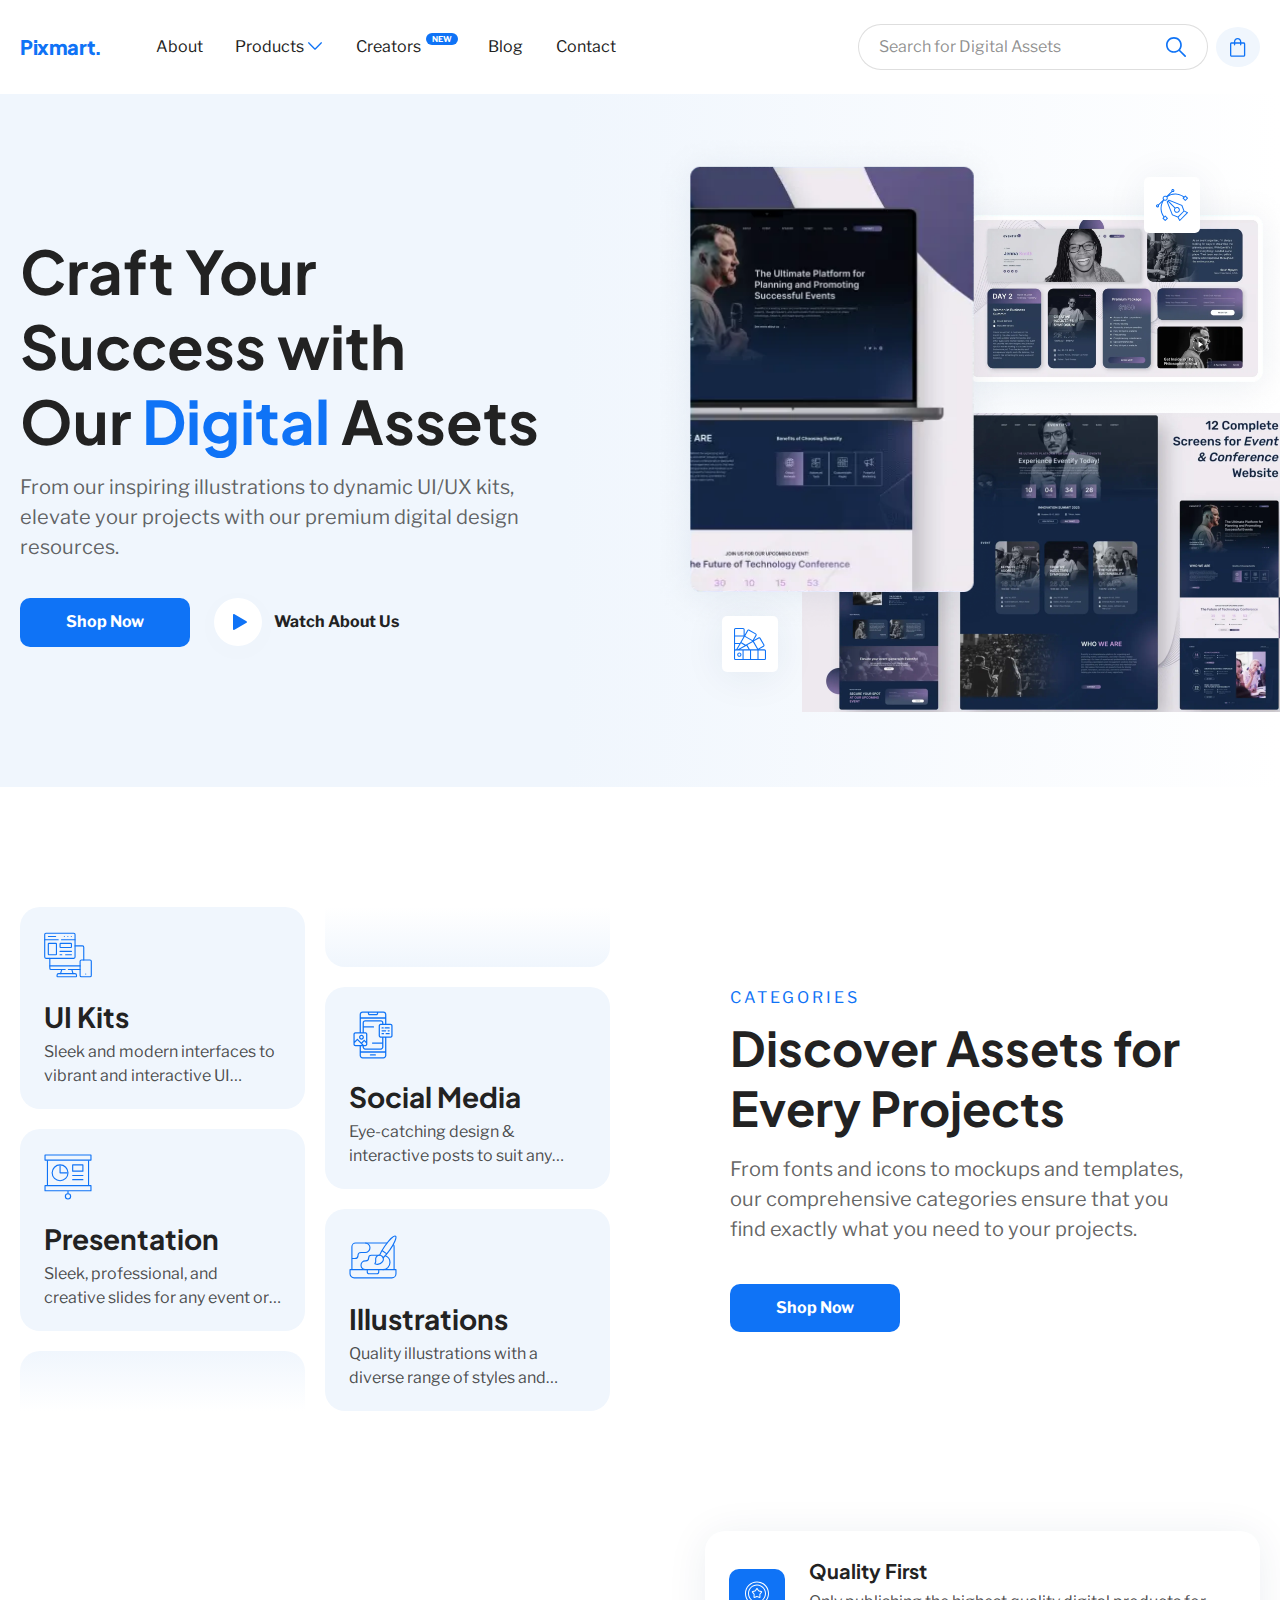
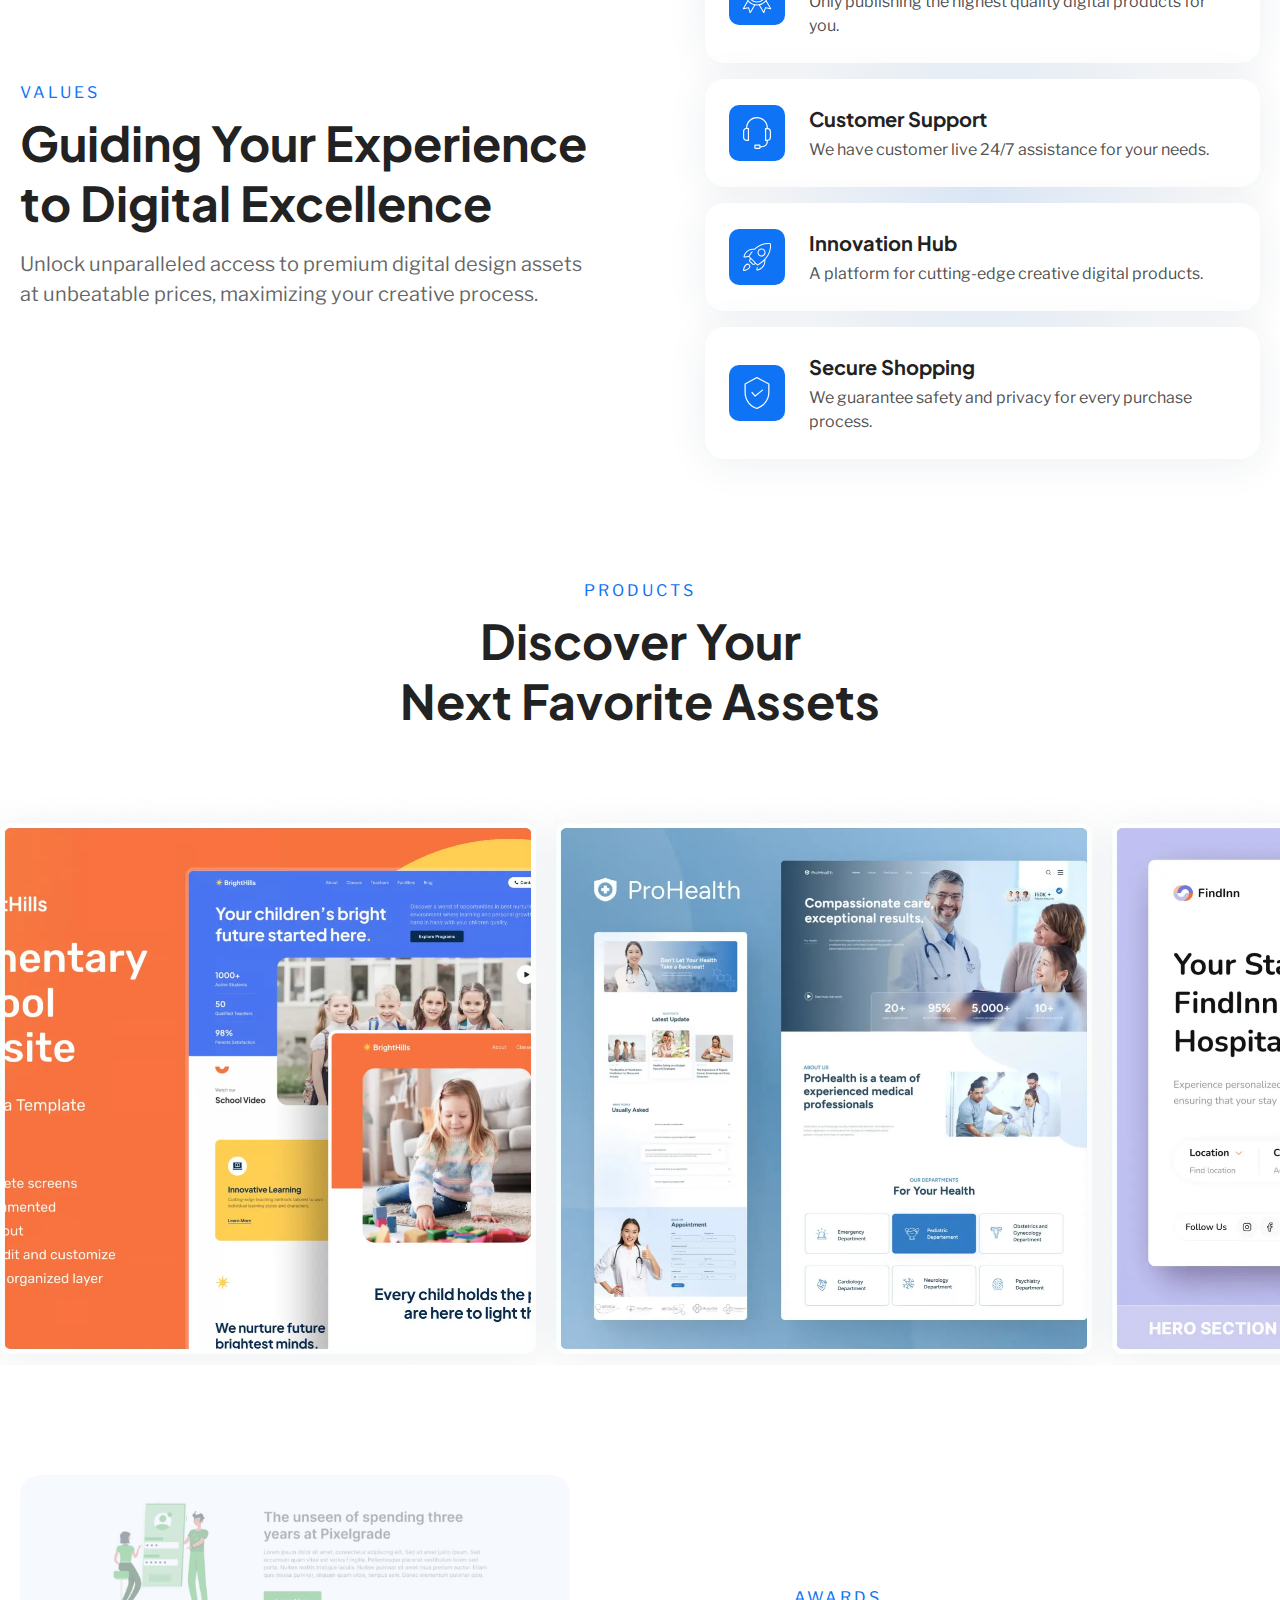
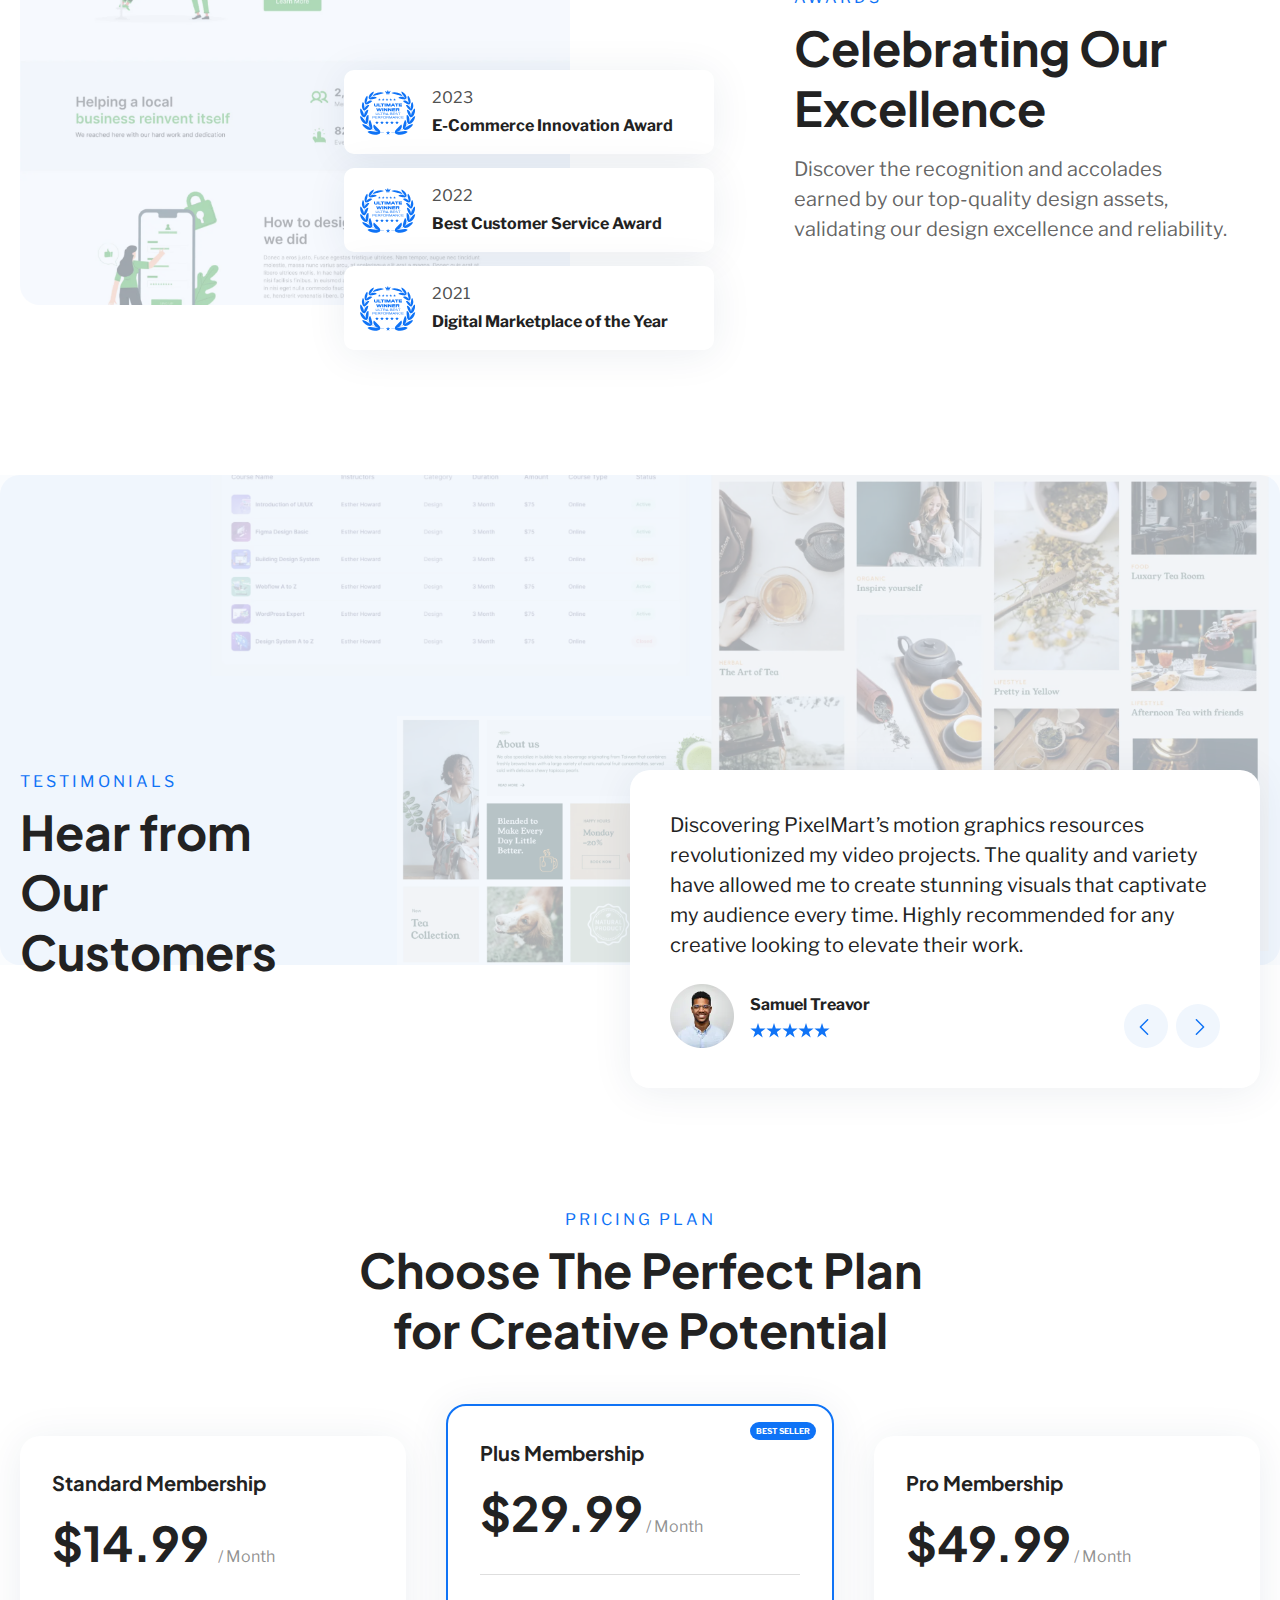
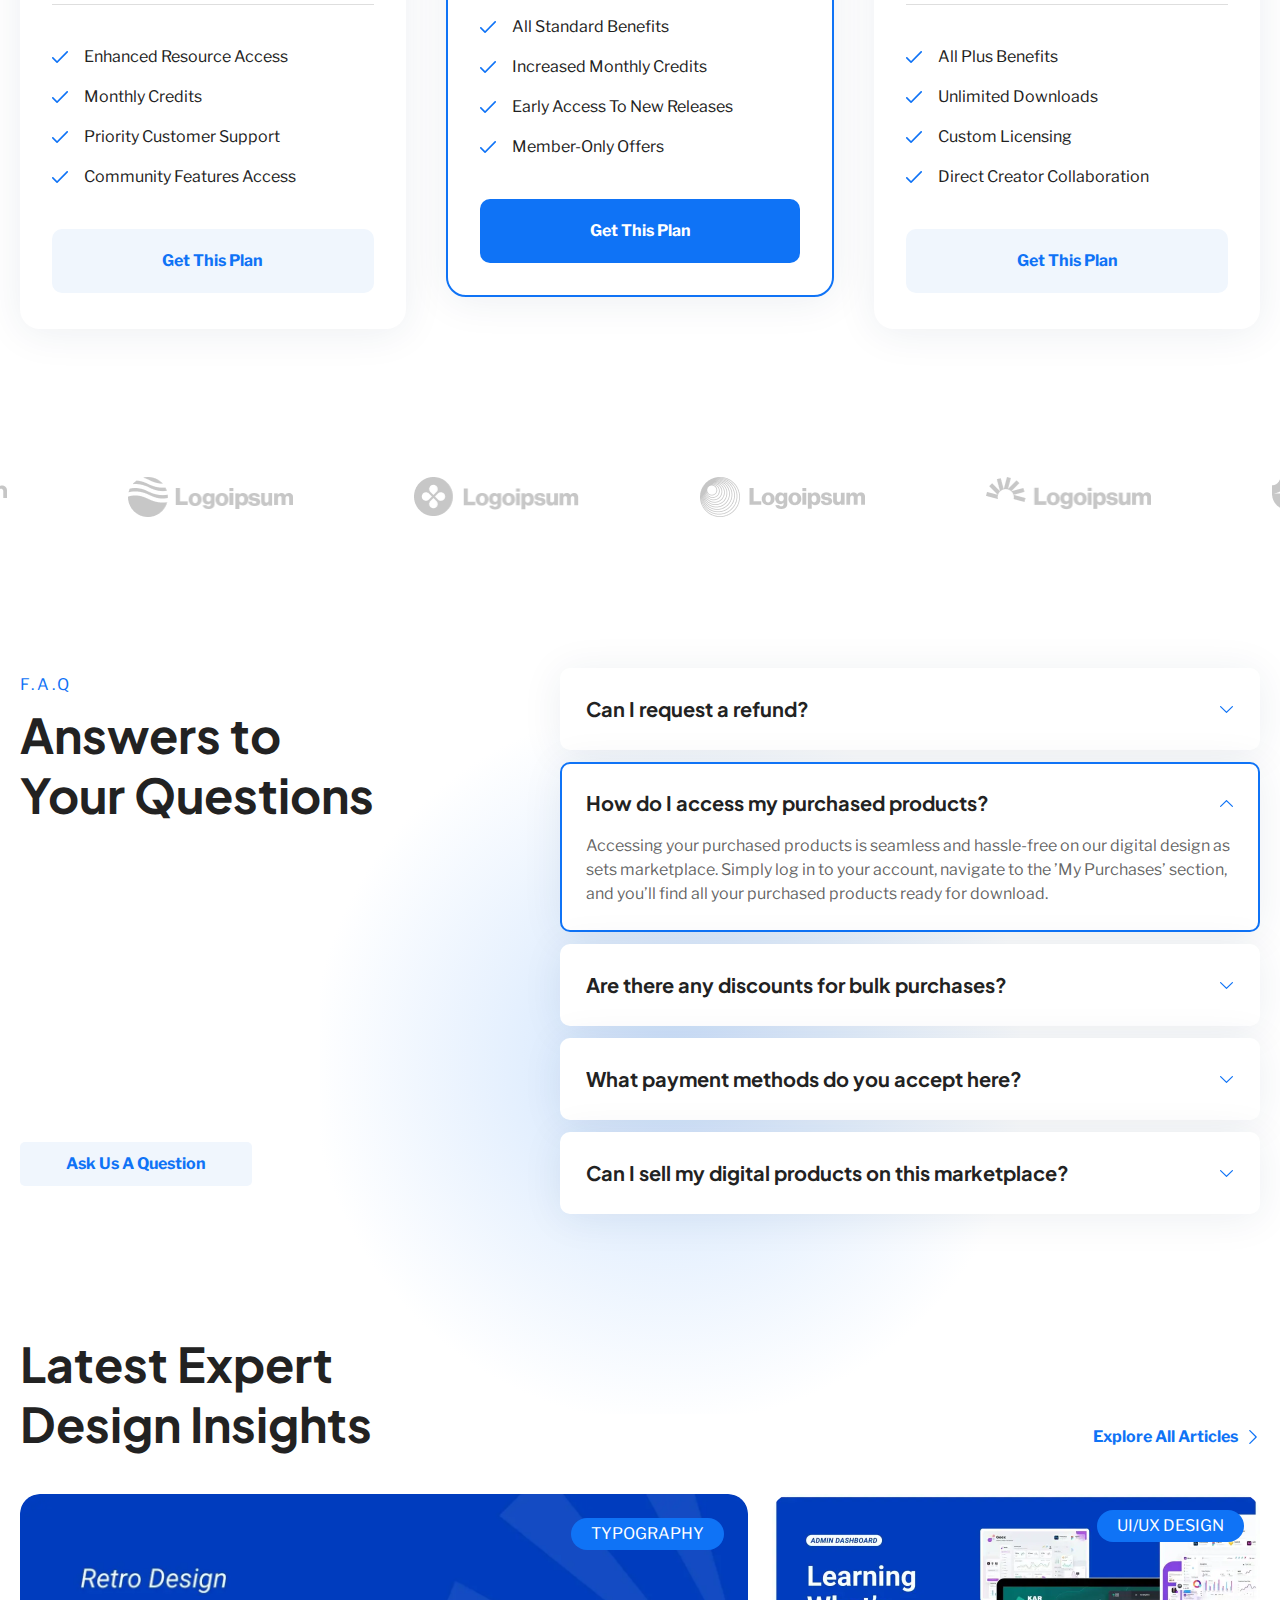
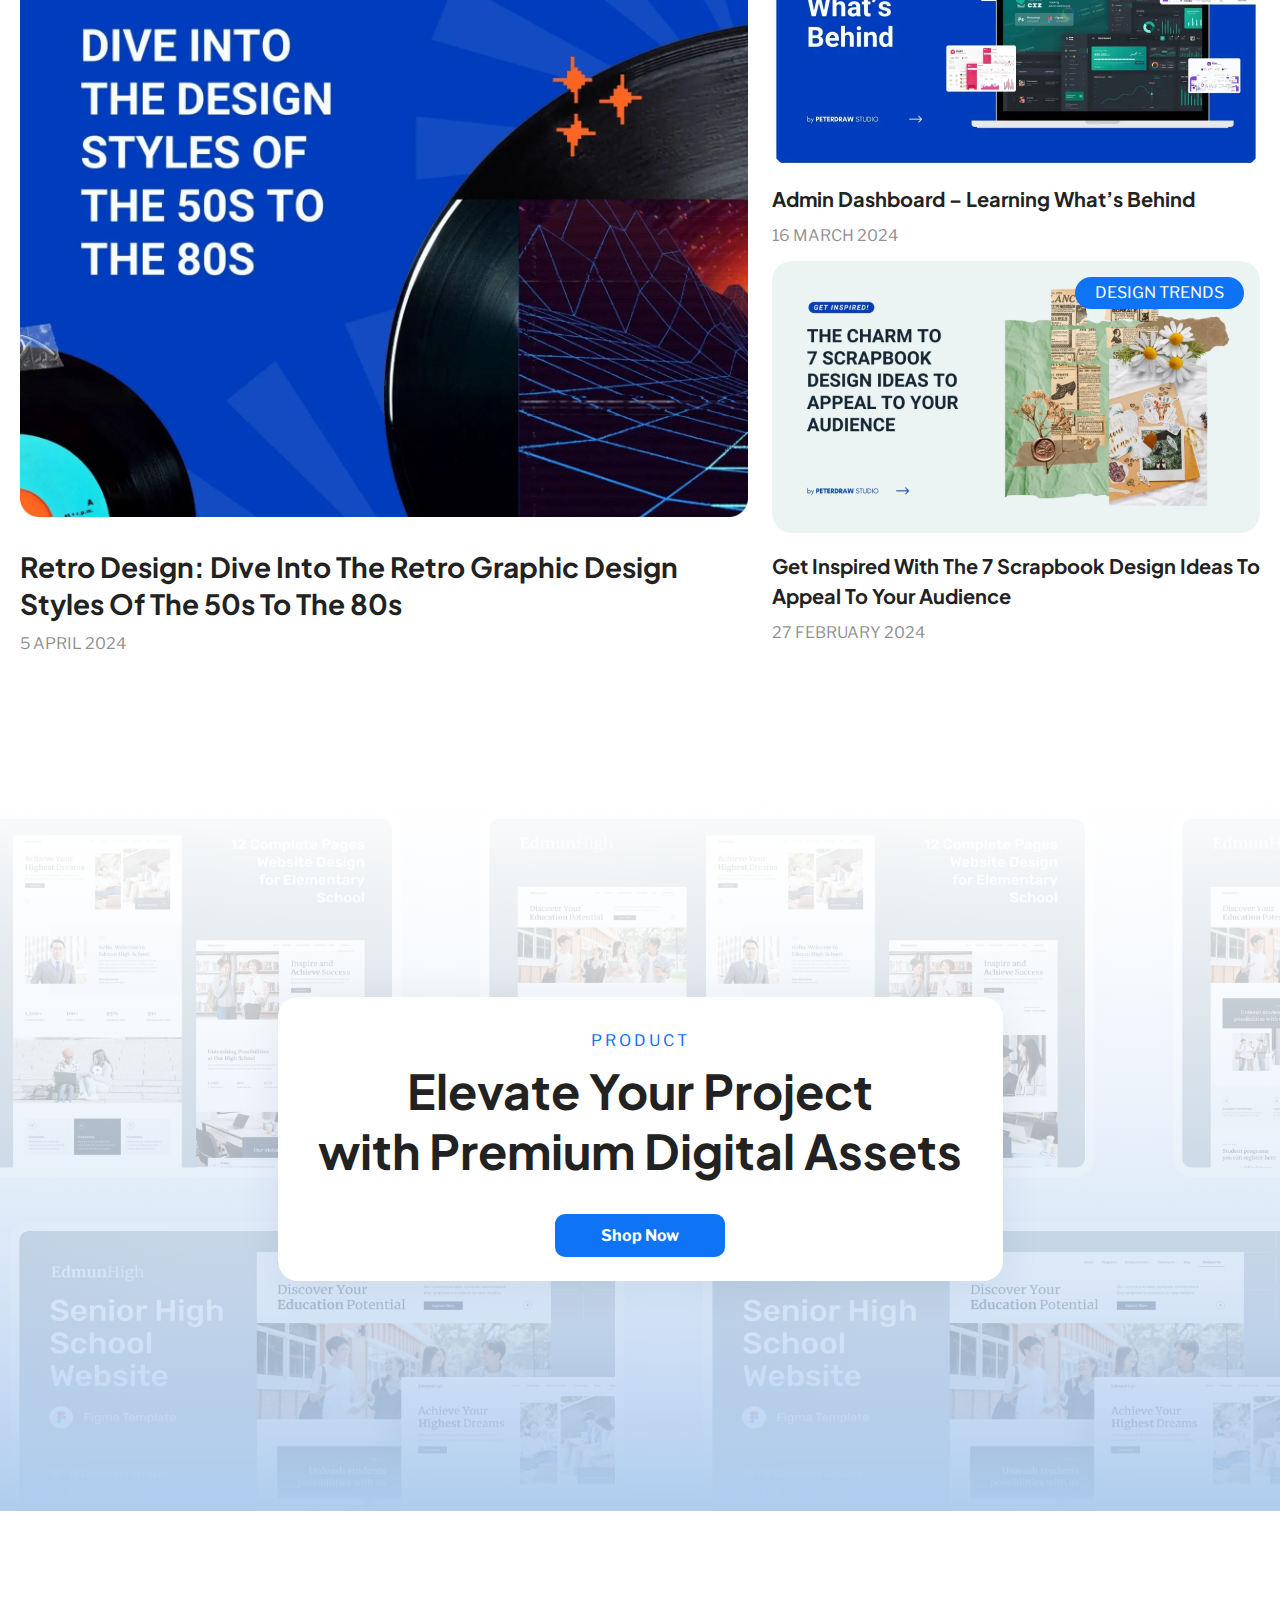
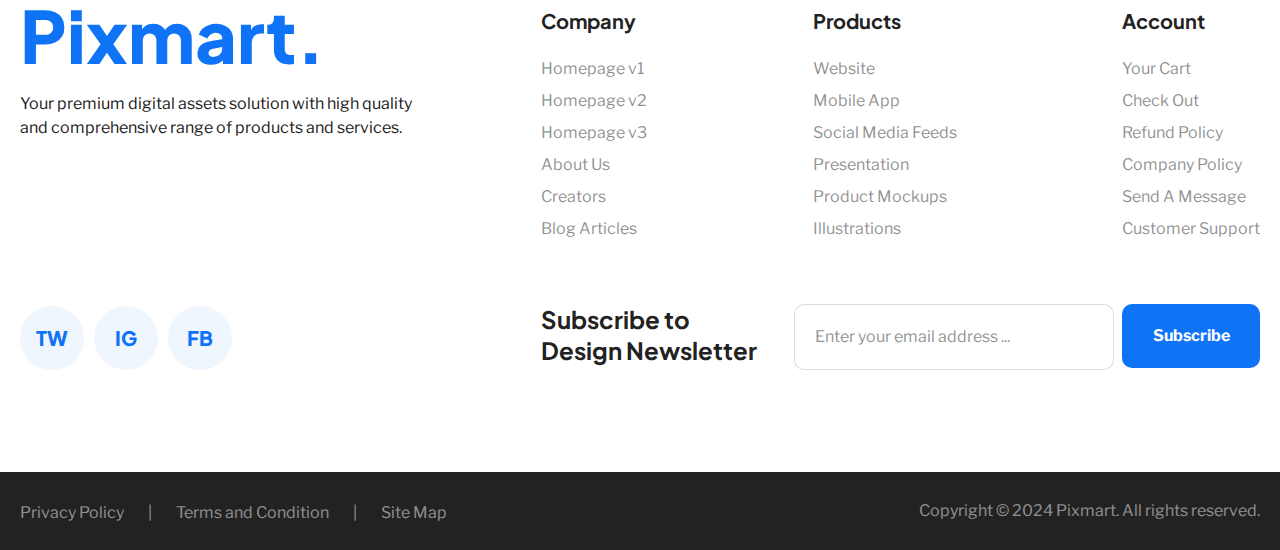
==== commit 81545c54: "fix console error" ====
--- a/index.html
+++ b/index.html
@@ -42,7 +42,7 @@
     <link
       rel="stylesheet"
       type="text/css"
-      href="https://necolas.github.io/normalize.css"
+      href="http://necolas.github.io/normalize.css"
     />
     <link rel="stylesheet" href="./css/style-minified.css" />
     <title>PixMart - Premium Digital Design Resources & E-Commerce</title>
@@ -253,7 +253,7 @@
         <div class="category-card-list">
           <article class="category-card card-uikits">
             <svg class="icon icon-cat-uikits" width="48" height="48">
-              <use xlink:href="../img/sprite.svg#icon-cat-uikits"></use>
+              <use xlink:href="./img/sprite.svg#icon-cat-uikits"></use>
             </svg>
             <h4 class="category-card-title">UI Kits</h4>
             <p class="category-card-text franklin-normal-16">
@@ -263,7 +263,7 @@
 
           <article class="category-card card-presentation">
             <svg class="icon icon-cat-presentation" width="48" height="48">
-              <use xlink:href="../img/sprite.svg#icon-cat-presentation"></use>
+              <use xlink:href="./img/sprite.svg#icon-cat-presentation"></use>
             </svg>
             <h4 class="category-card-title">Presentation</h4>
             <p class="category-card-text franklin-normal-16">
@@ -274,7 +274,7 @@
 
           <article class="category-card card-bottom">
             <svg class="icon icon-cat-presentation" width="48" height="48">
-              <use xlink:href="../img/sprite.svg#icon-cat-presentation"></use>
+              <use xlink:href="./img/sprite.svg#icon-cat-presentation"></use>
             </svg>
             <h4 class="category-card-title">Presentation</h4>
             <p class="category-card-text franklin-normal-16">
@@ -285,7 +285,7 @@
 
           <article class="category-card card-top">
             <svg class="icon icon-cat-presentation" width="48" height="48">
-              <use xlink:href="../img/sprite.svg#icon-cat-presentation"></use>
+              <use xlink:href="./img/sprite.svg#icon-cat-presentation"></use>
             </svg>
             <h4 class="category-card-title">Presentation</h4>
             <p class="category-card-text franklin-normal-16">
@@ -296,7 +296,7 @@
 
           <article class="category-card card-media">
             <svg class="icon icon-cat-media" width="48" height="48">
-              <use xlink:href="../img/sprite.svg#icon-cat-media"></use>
+              <use xlink:href="./img/sprite.svg#icon-cat-media"></use>
             </svg>
             <h4 class="category-card-title">Social Media</h4>
             <p class="category-card-text franklin-normal-16">
@@ -306,7 +306,7 @@
 
           <article class="category-card card-illustration">
             <svg class="icon icon-cat-illustration" width="48" height="48">
-              <use xlink:href="../img/sprite.svg#icon-cat-illustration"></use>
+              <use xlink:href="./img/sprite.svg#icon-cat-illustration"></use>
             </svg>
             <h4 class="category-card-title">Illustrations</h4>
             <p class="category-card-text franklin-normal-16">
@@ -334,7 +334,7 @@
             <article class="values-card">
               <div class="values-card-icon">
                 <svg class="icon icon-medal" width="32" height="32">
-                  <use xlink:href="../img/sprite.svg#icon-medal"></use>
+                  <use xlink:href="./img/sprite.svg#icon-medal"></use>
                 </svg>
               </div>
               <div class="values-card-content">
@@ -352,7 +352,7 @@
             <article class="values-card">
               <div class="values-card-icon">
                 <svg class="icon icon-headset" width="32" height="32">
-                  <use xlink:href="../img/sprite.svg#icon-headset"></use>
+                  <use xlink:href="./img/sprite.svg#icon-headset"></use>
                 </svg>
               </div>
               <div class="values-card-content">
@@ -370,7 +370,7 @@
             <article class="values-card">
               <div class="values-card-icon">
                 <svg class="icon icon-rocket" width="32" height="32">
-                  <use xlink:href="../img/sprite.svg#icon-rocket"></use>
+                  <use xlink:href="./img/sprite.svg#icon-rocket"></use>
                 </svg>
               </div>
               <div class="values-card-content">
@@ -388,7 +388,7 @@
             <article class="values-card">
               <div class="values-card-icon">
                 <svg class="icon icon-shield" width="32" height="32">
-                  <use xlink:href="../img/sprite.svg#icon-shield"></use>
+                  <use xlink:href="./img/sprite.svg#icon-shield"></use>
                 </svg>
               </div>
               <div class="values-card-content">
@@ -798,13 +798,12 @@
           <a href="#" class="blog-link franklin-bold-16">
             Explore All Articles
             <svg class="icon icon-blog-link" width="14" height="14">
-              <use xlink:href="../img/sprite.svg#icon-arrow-down"></use>
+              <use xlink:href="./img/sprite.svg#icon-arrow-down"></use>
             </svg>
           </a>
         </div>
 
         <!-- Blog articles -->
-        <!-- Add list of articles - grid layout -->
         <ul class="blog-list">
           <li class="blog-card-main">
             <a href="#" class="blog-card-link">
